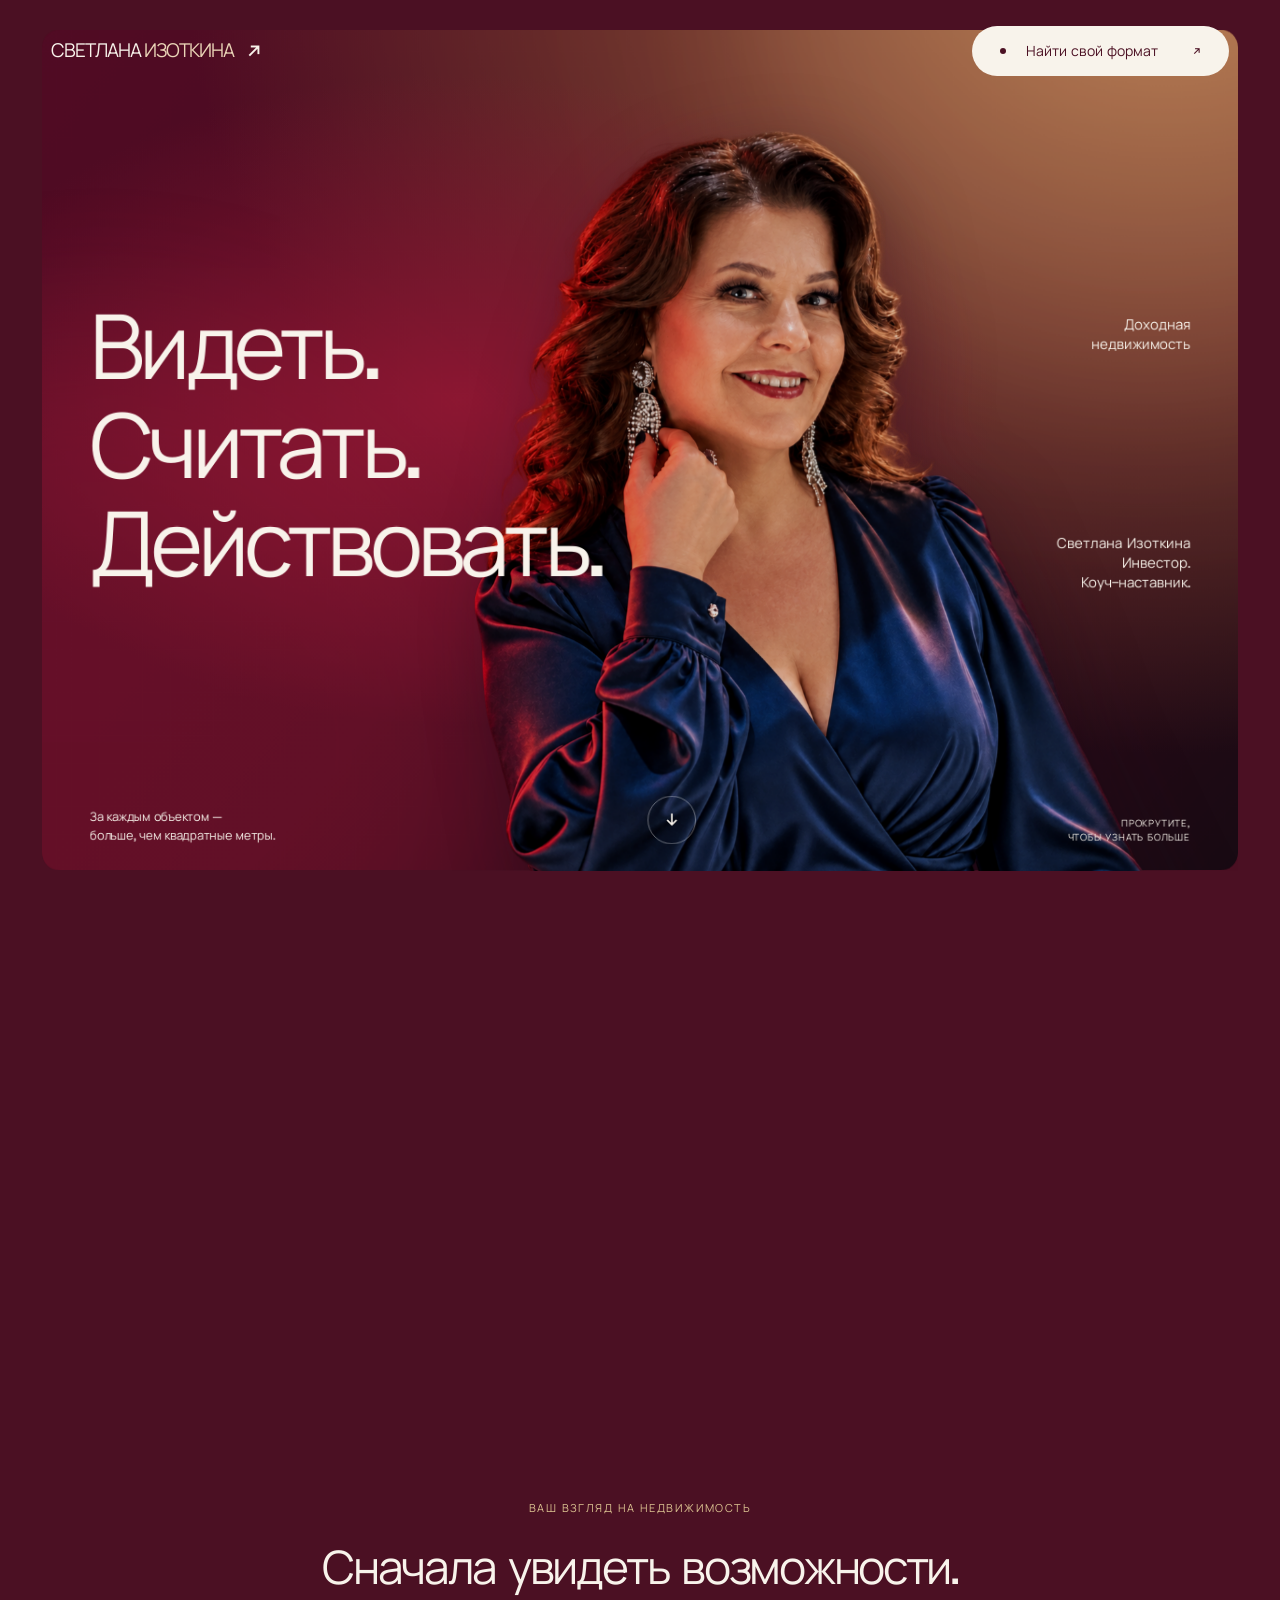
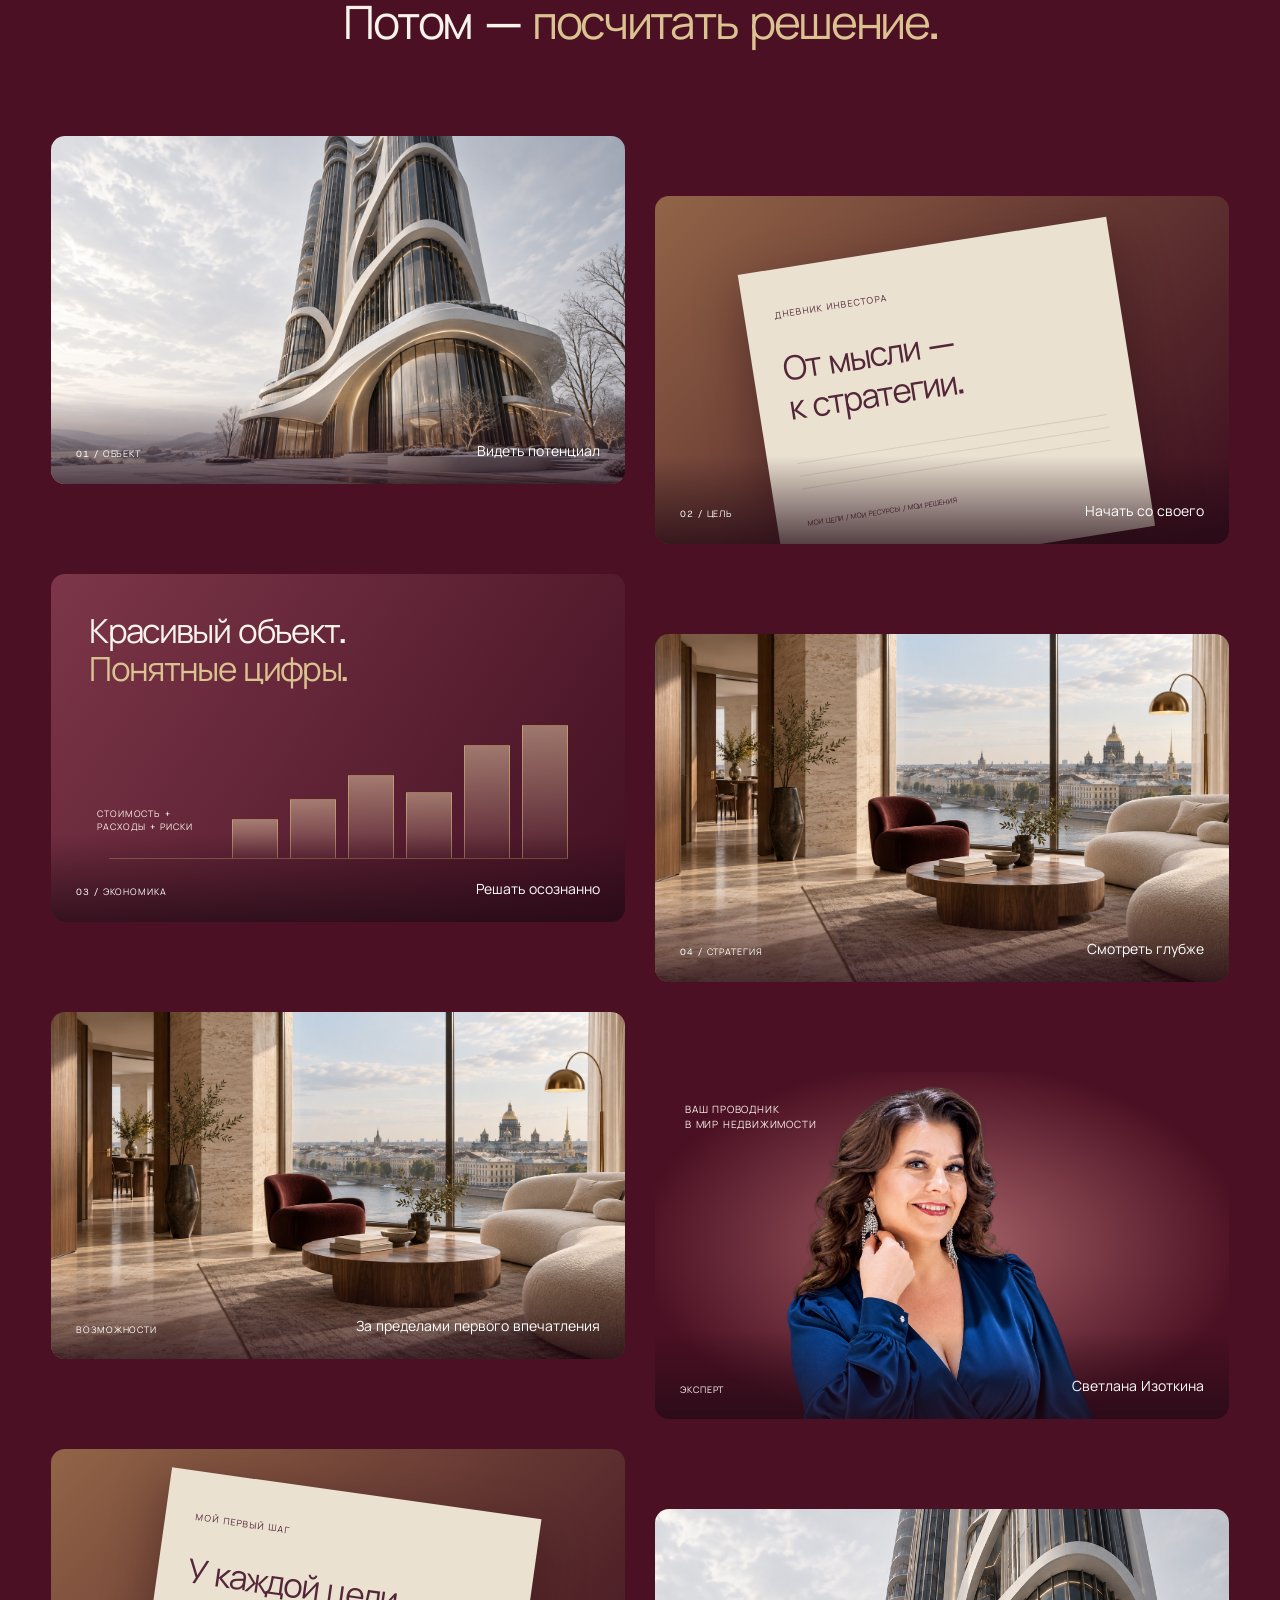
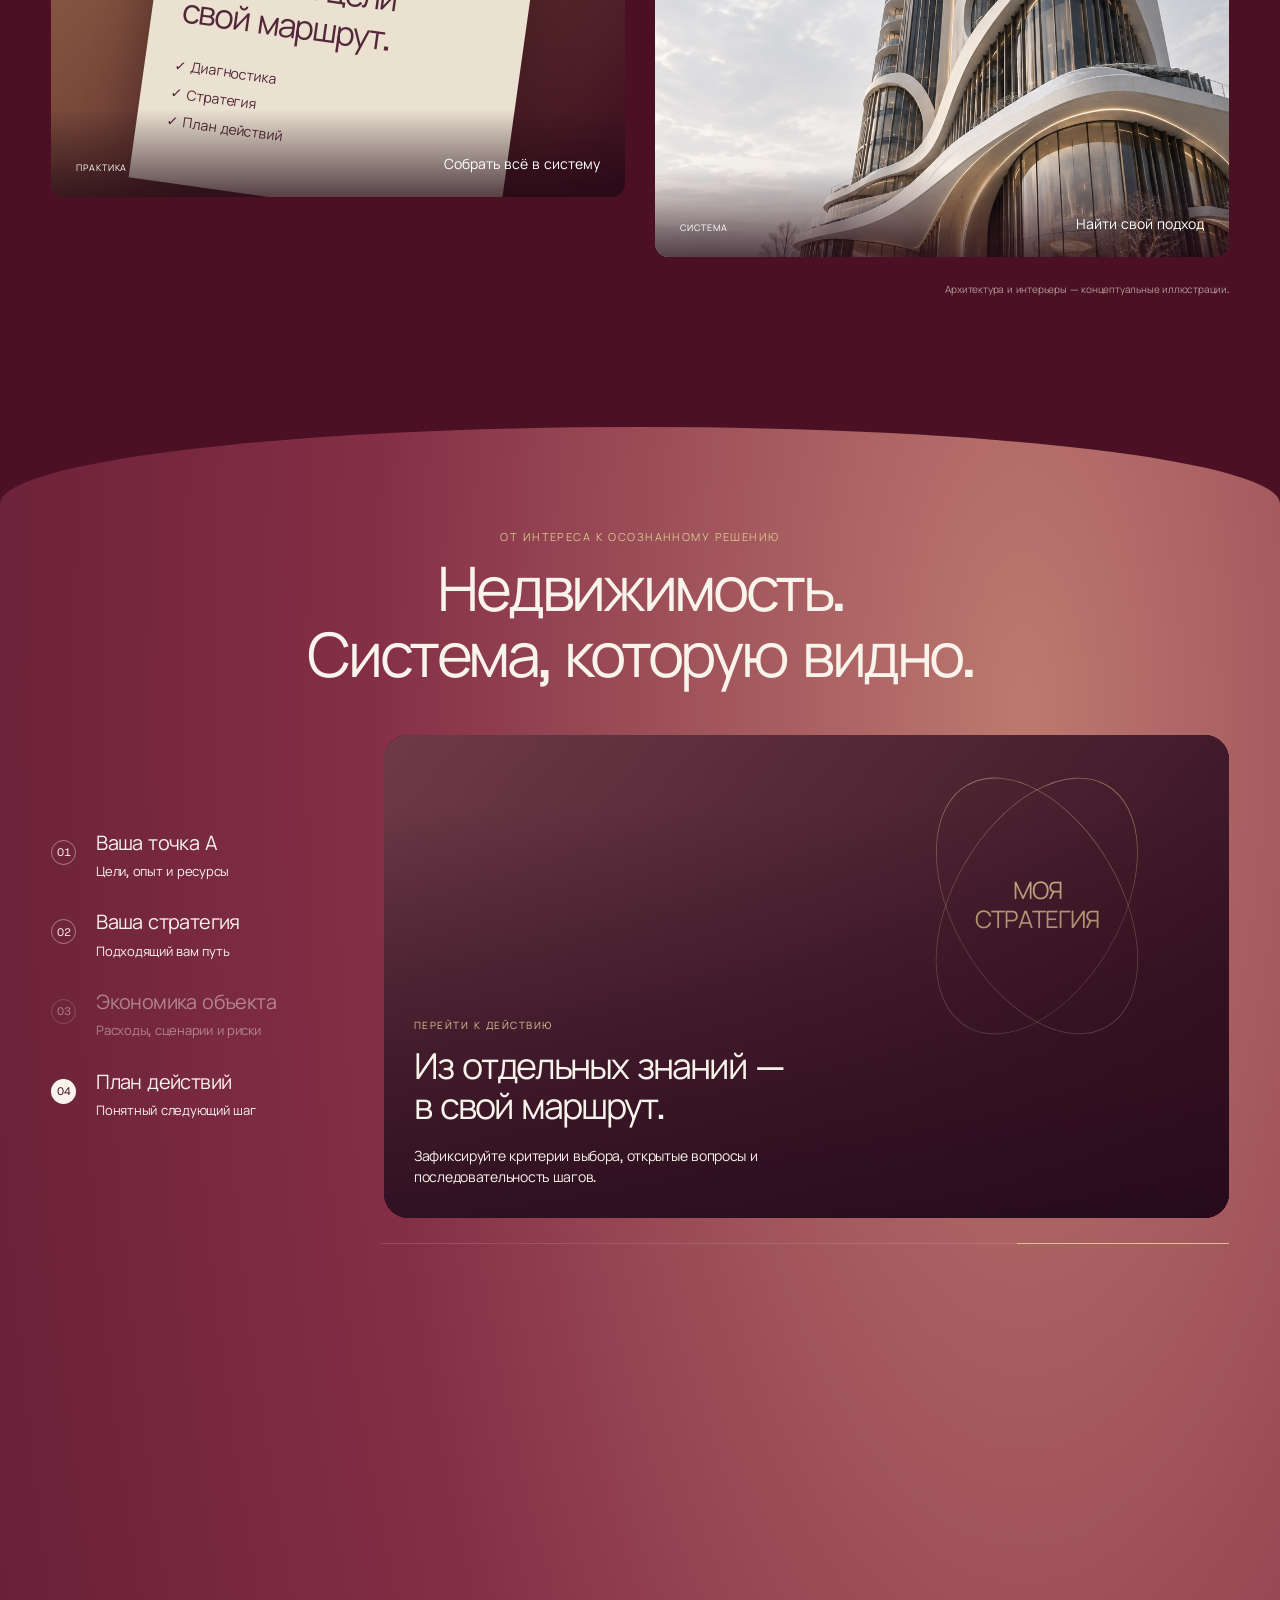
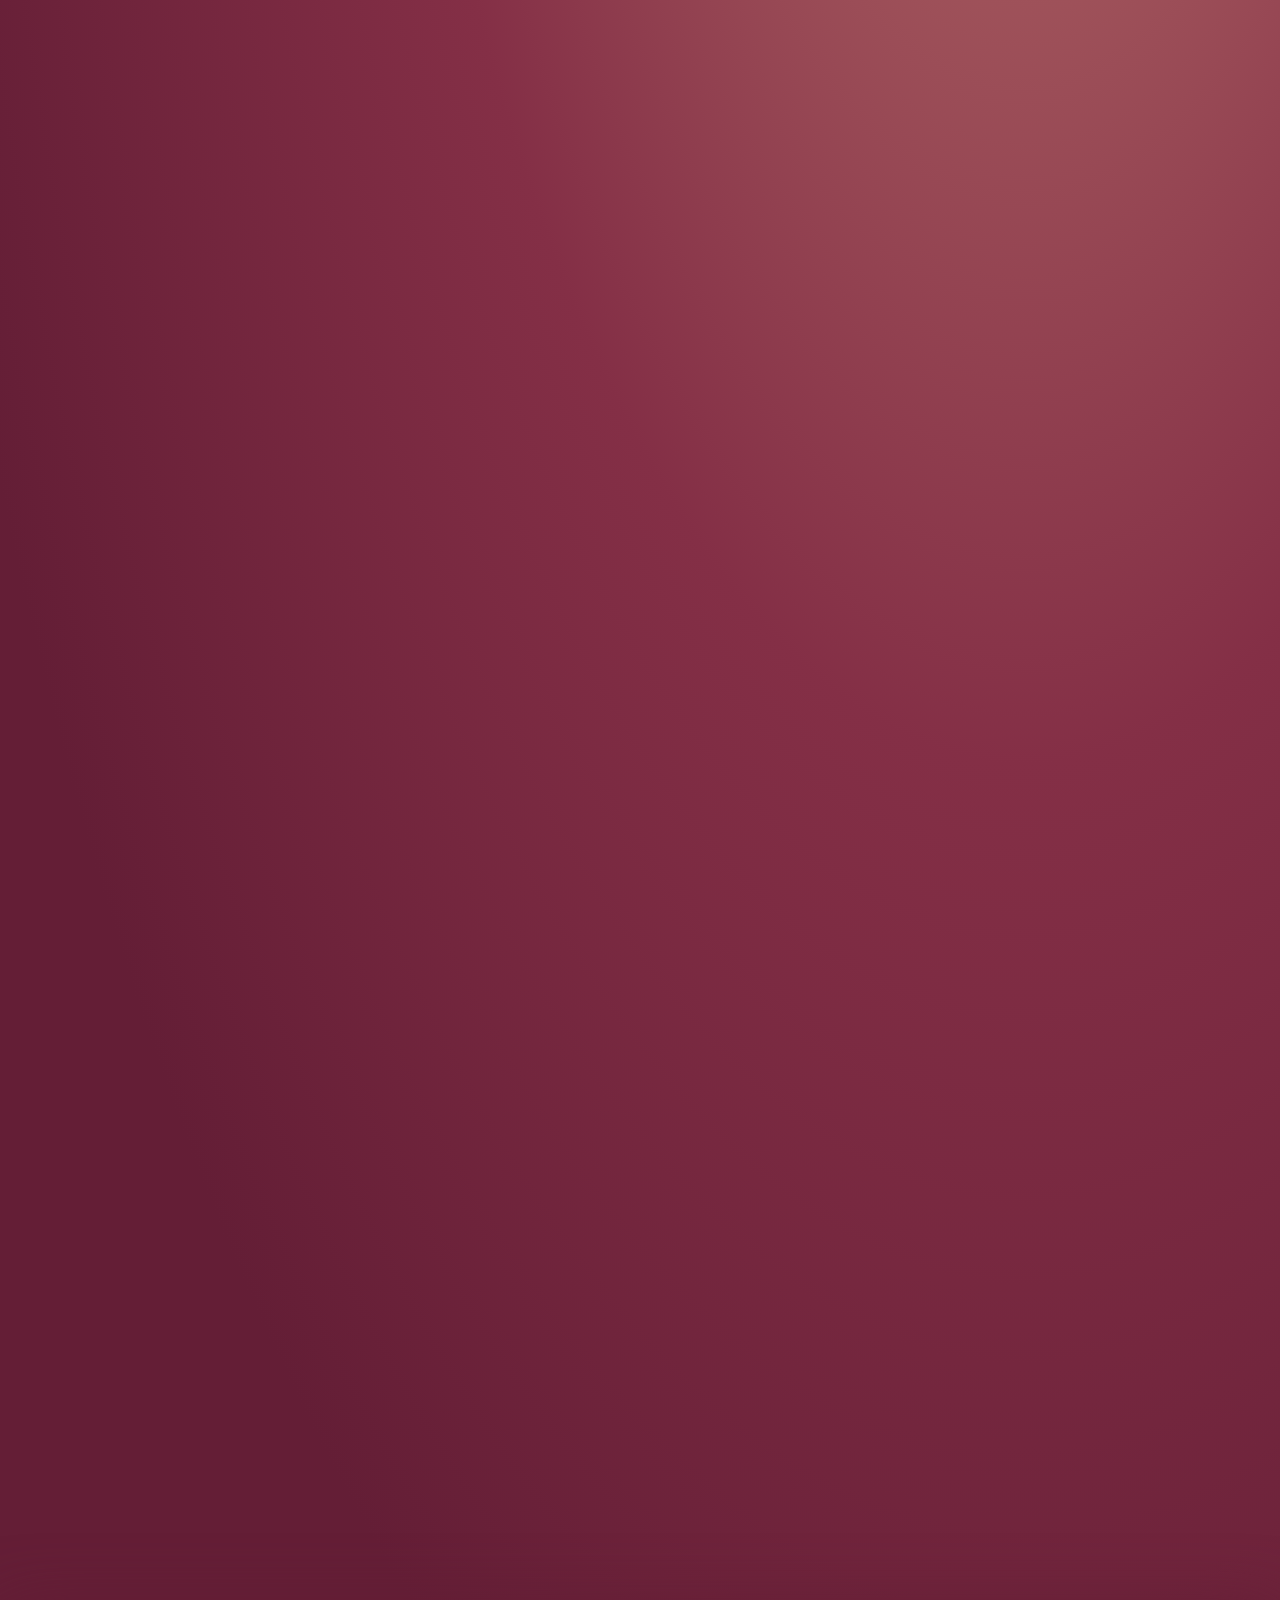
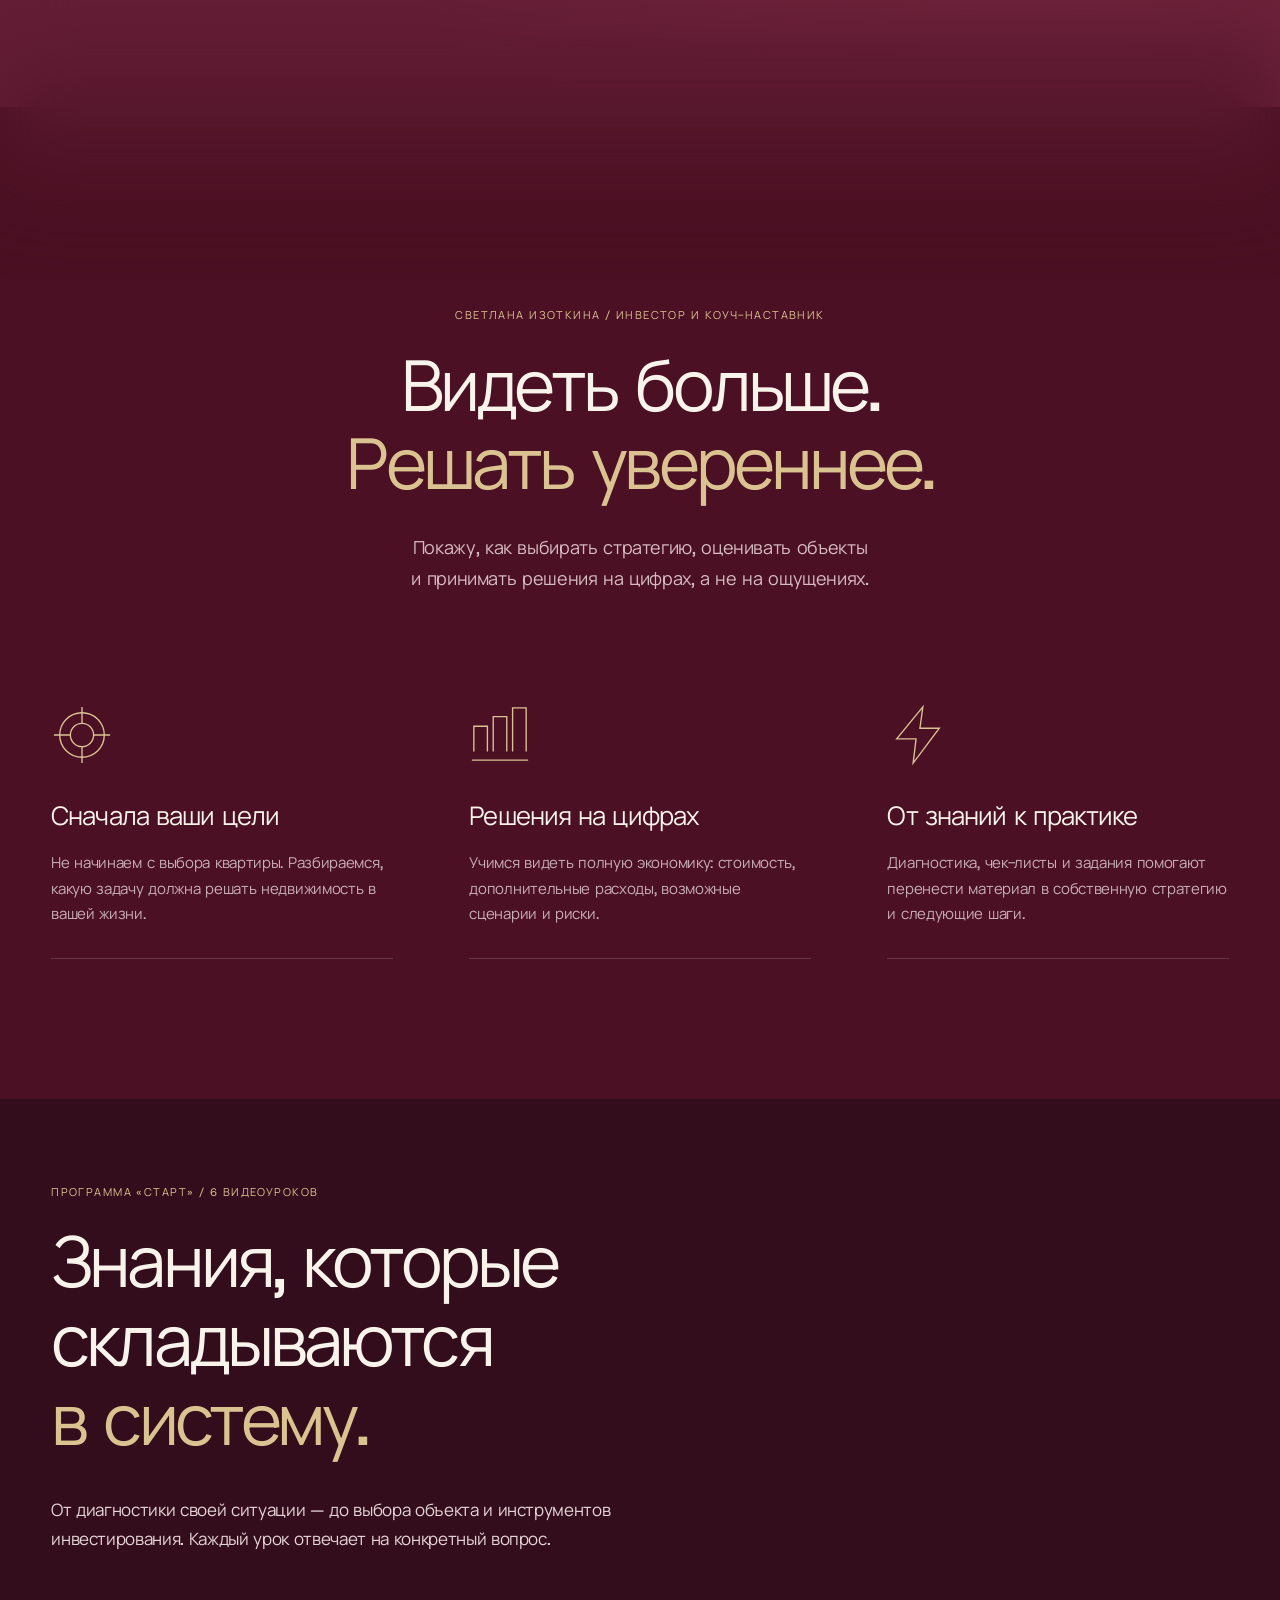
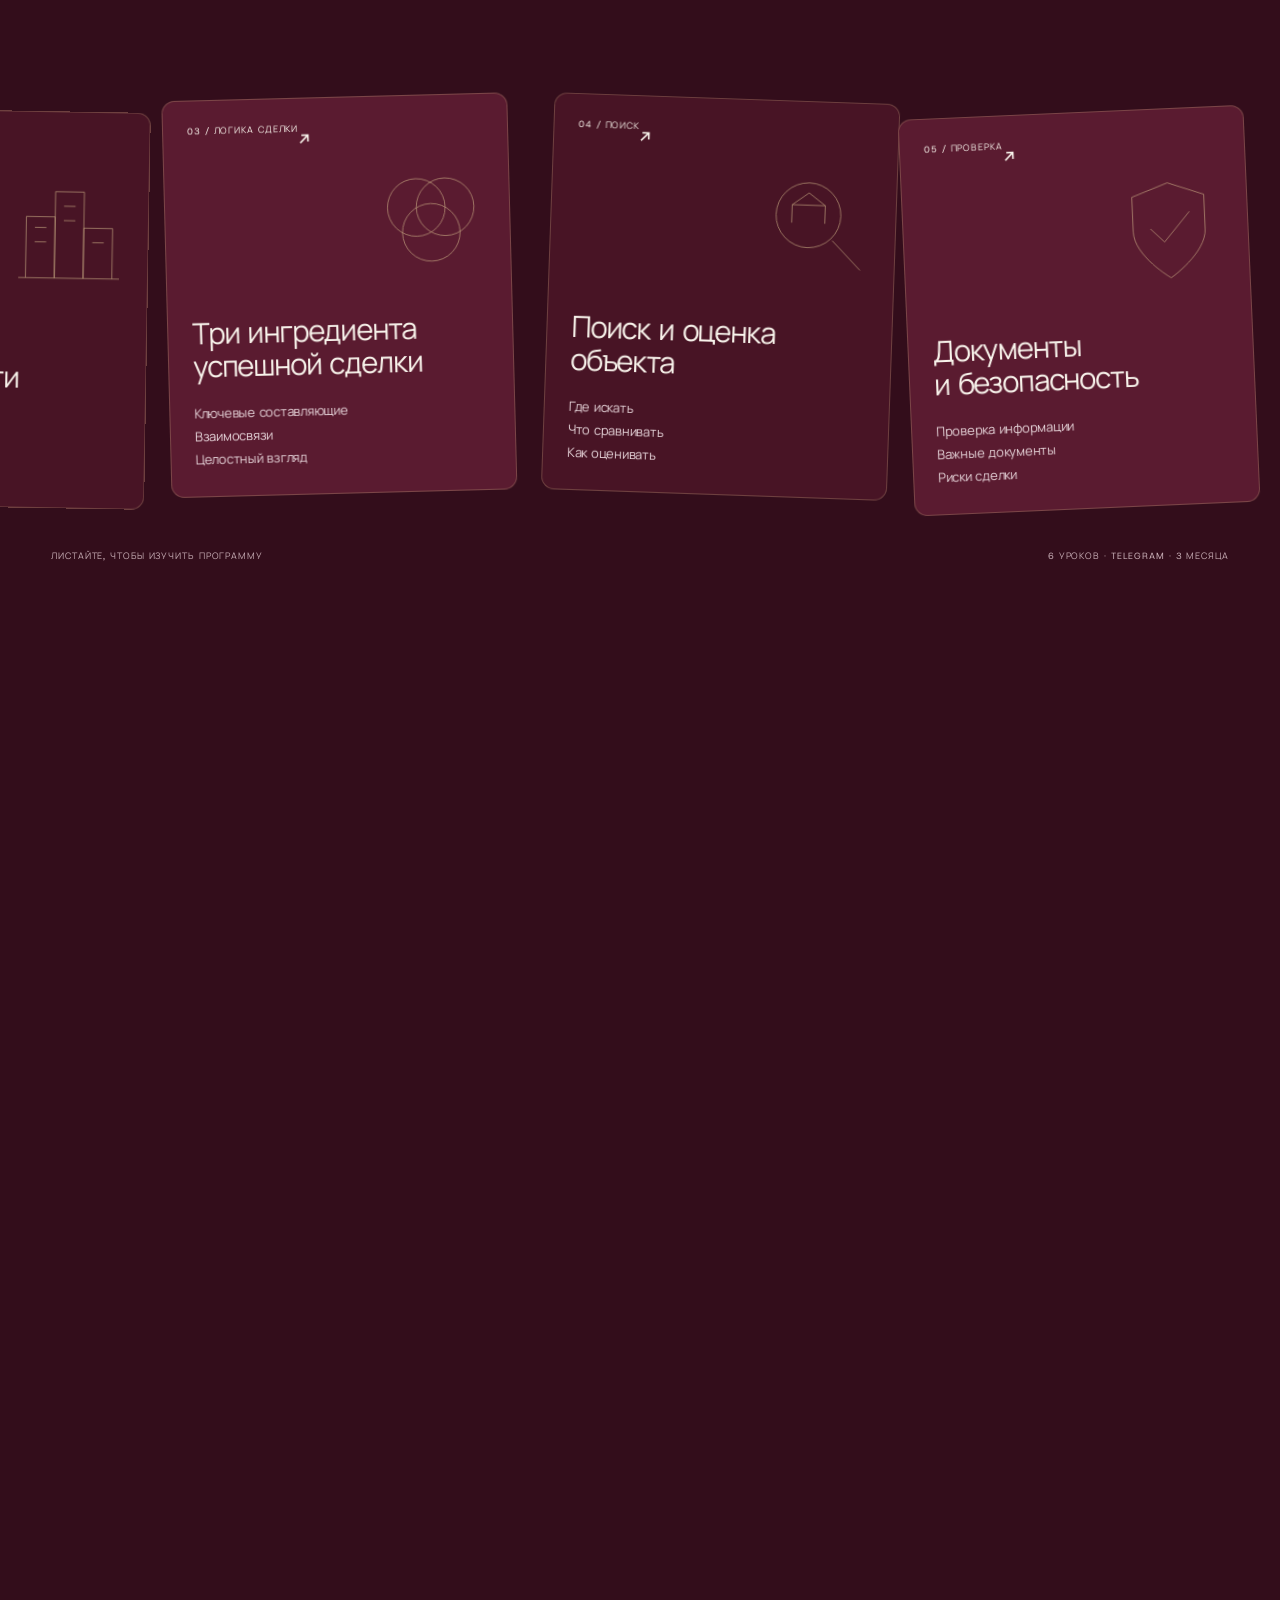
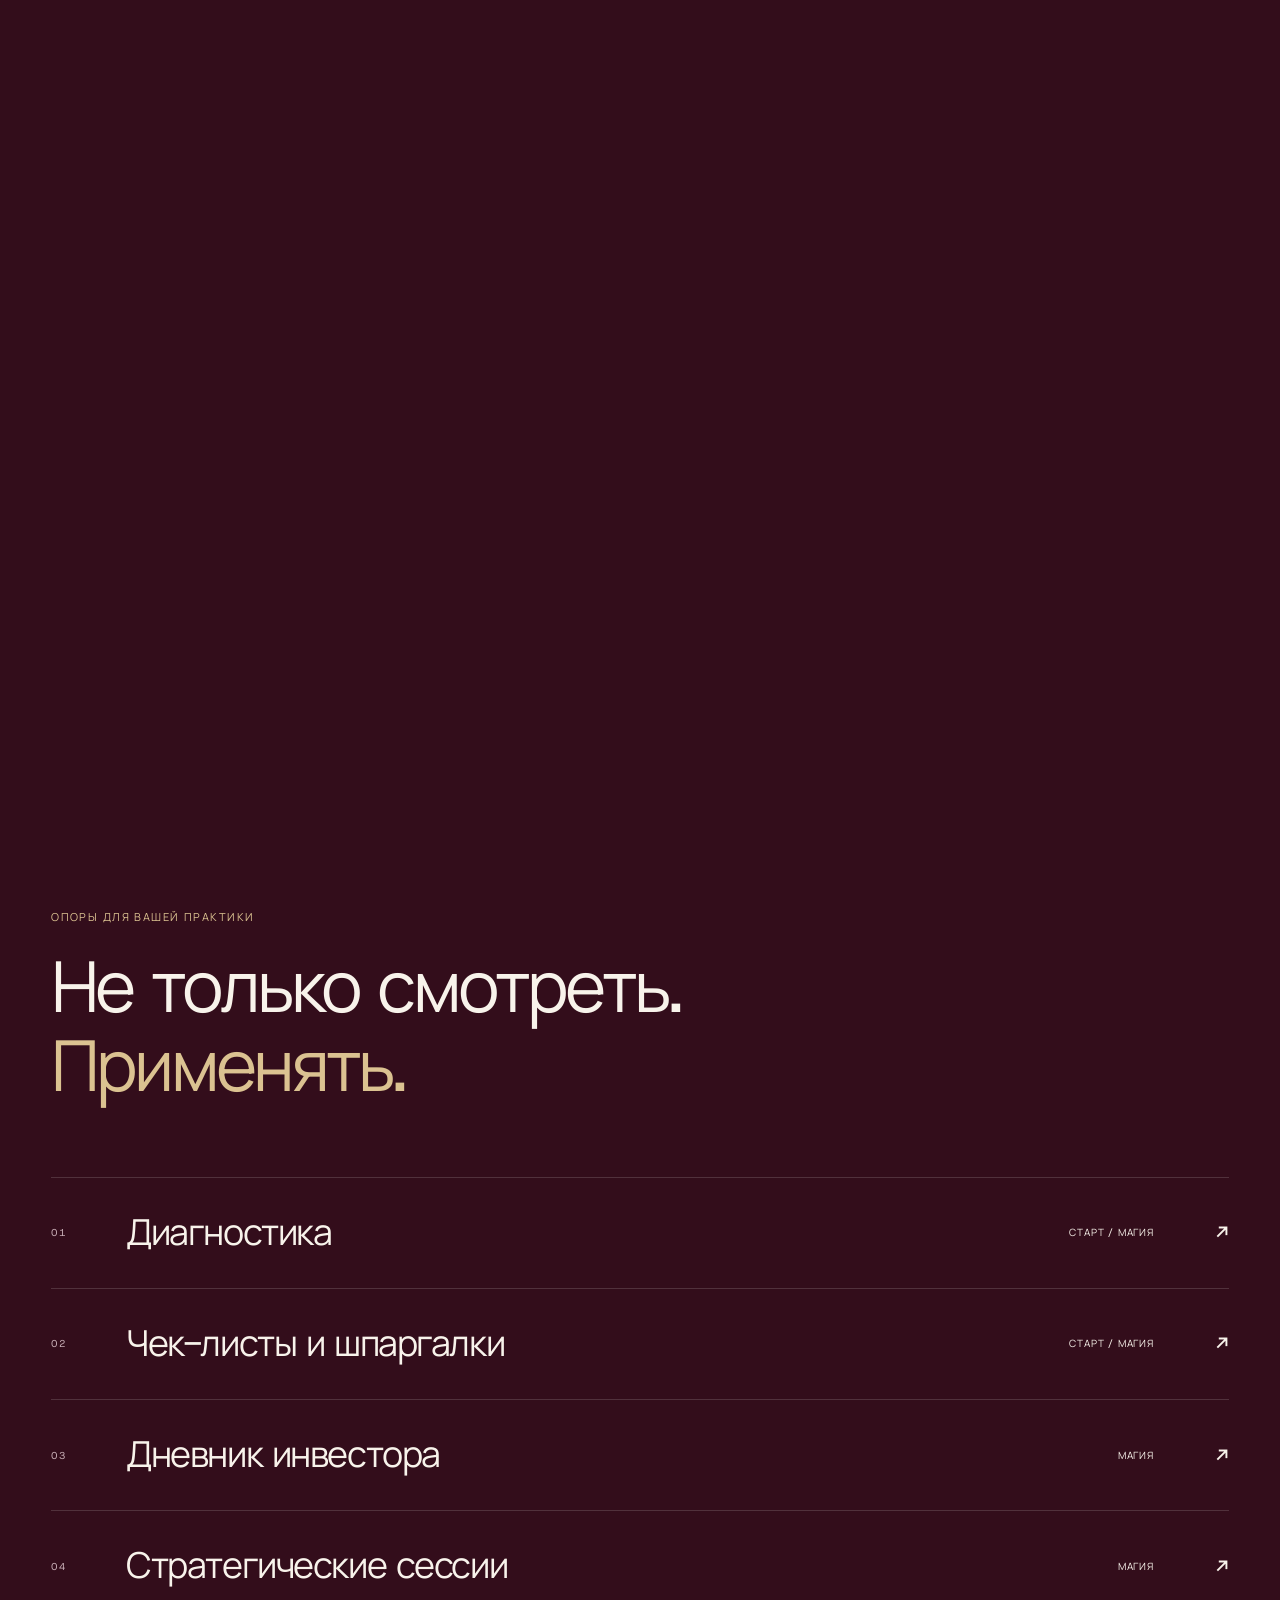
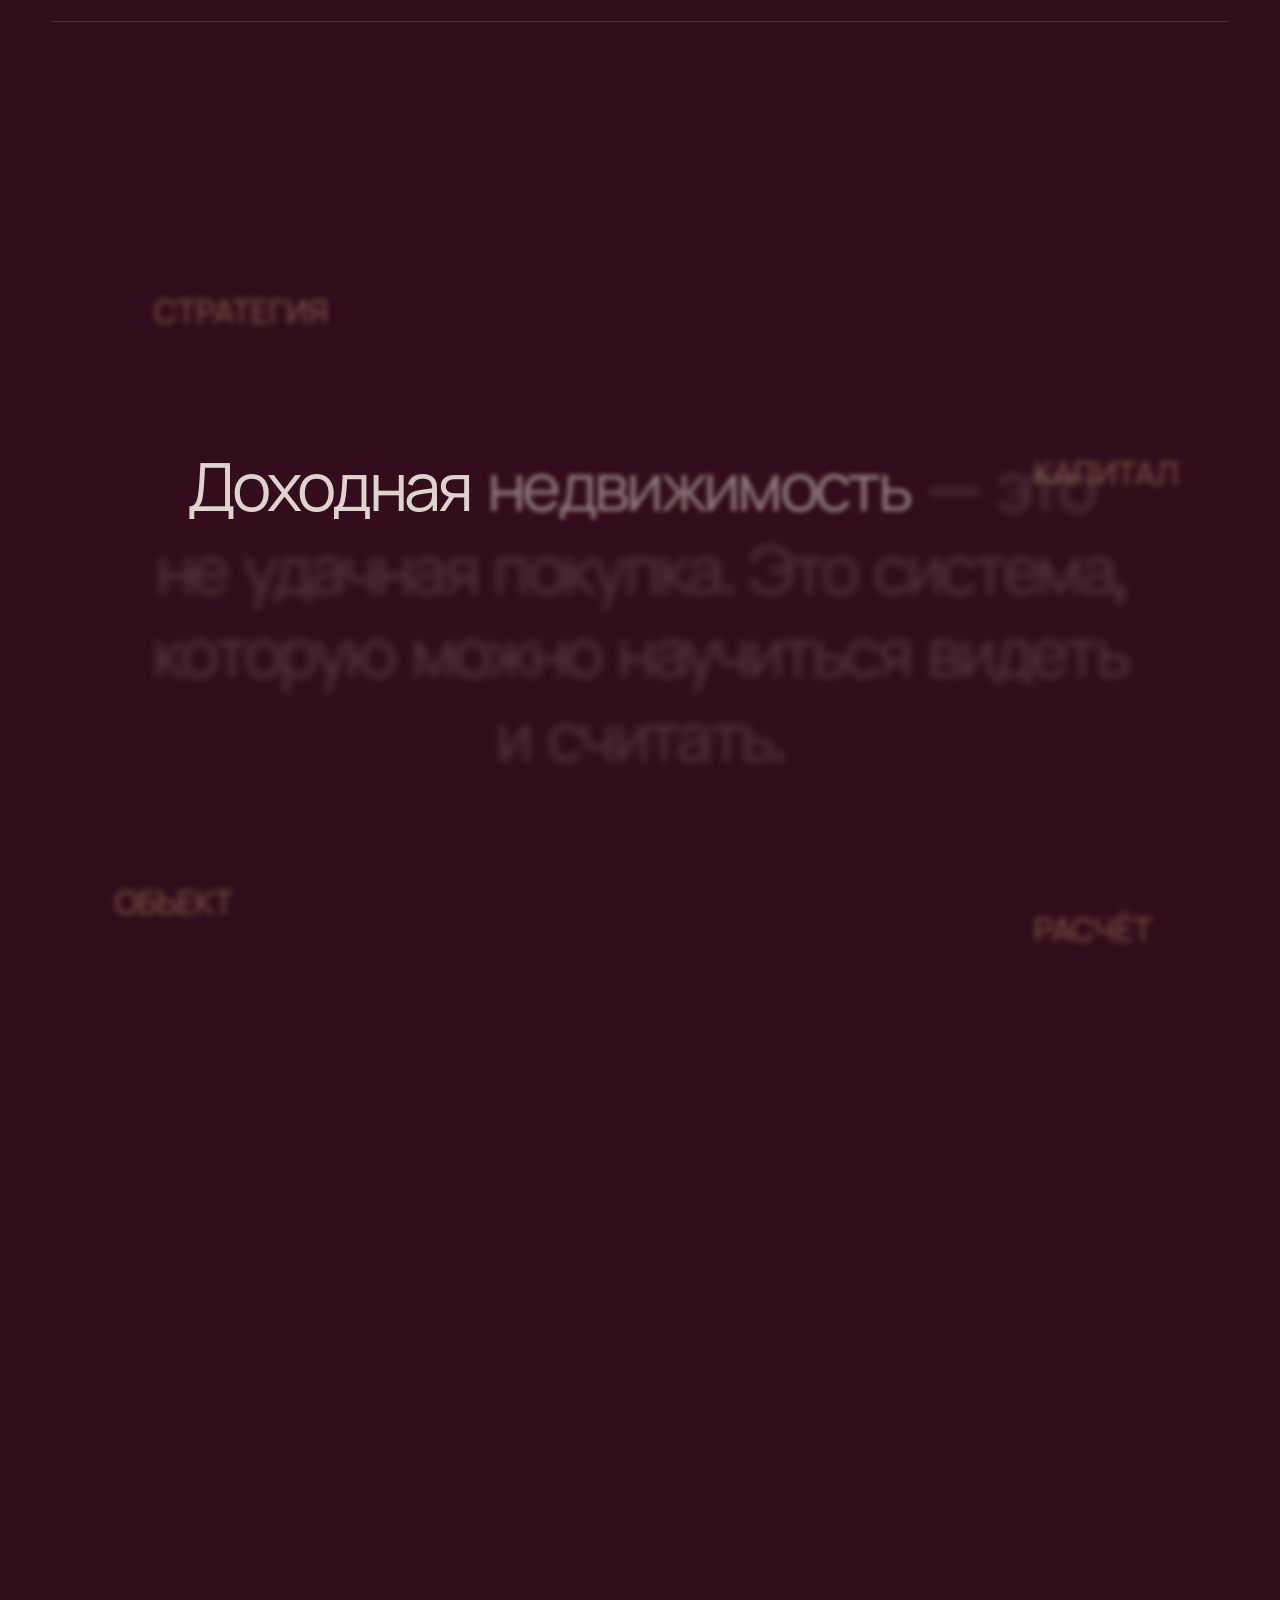
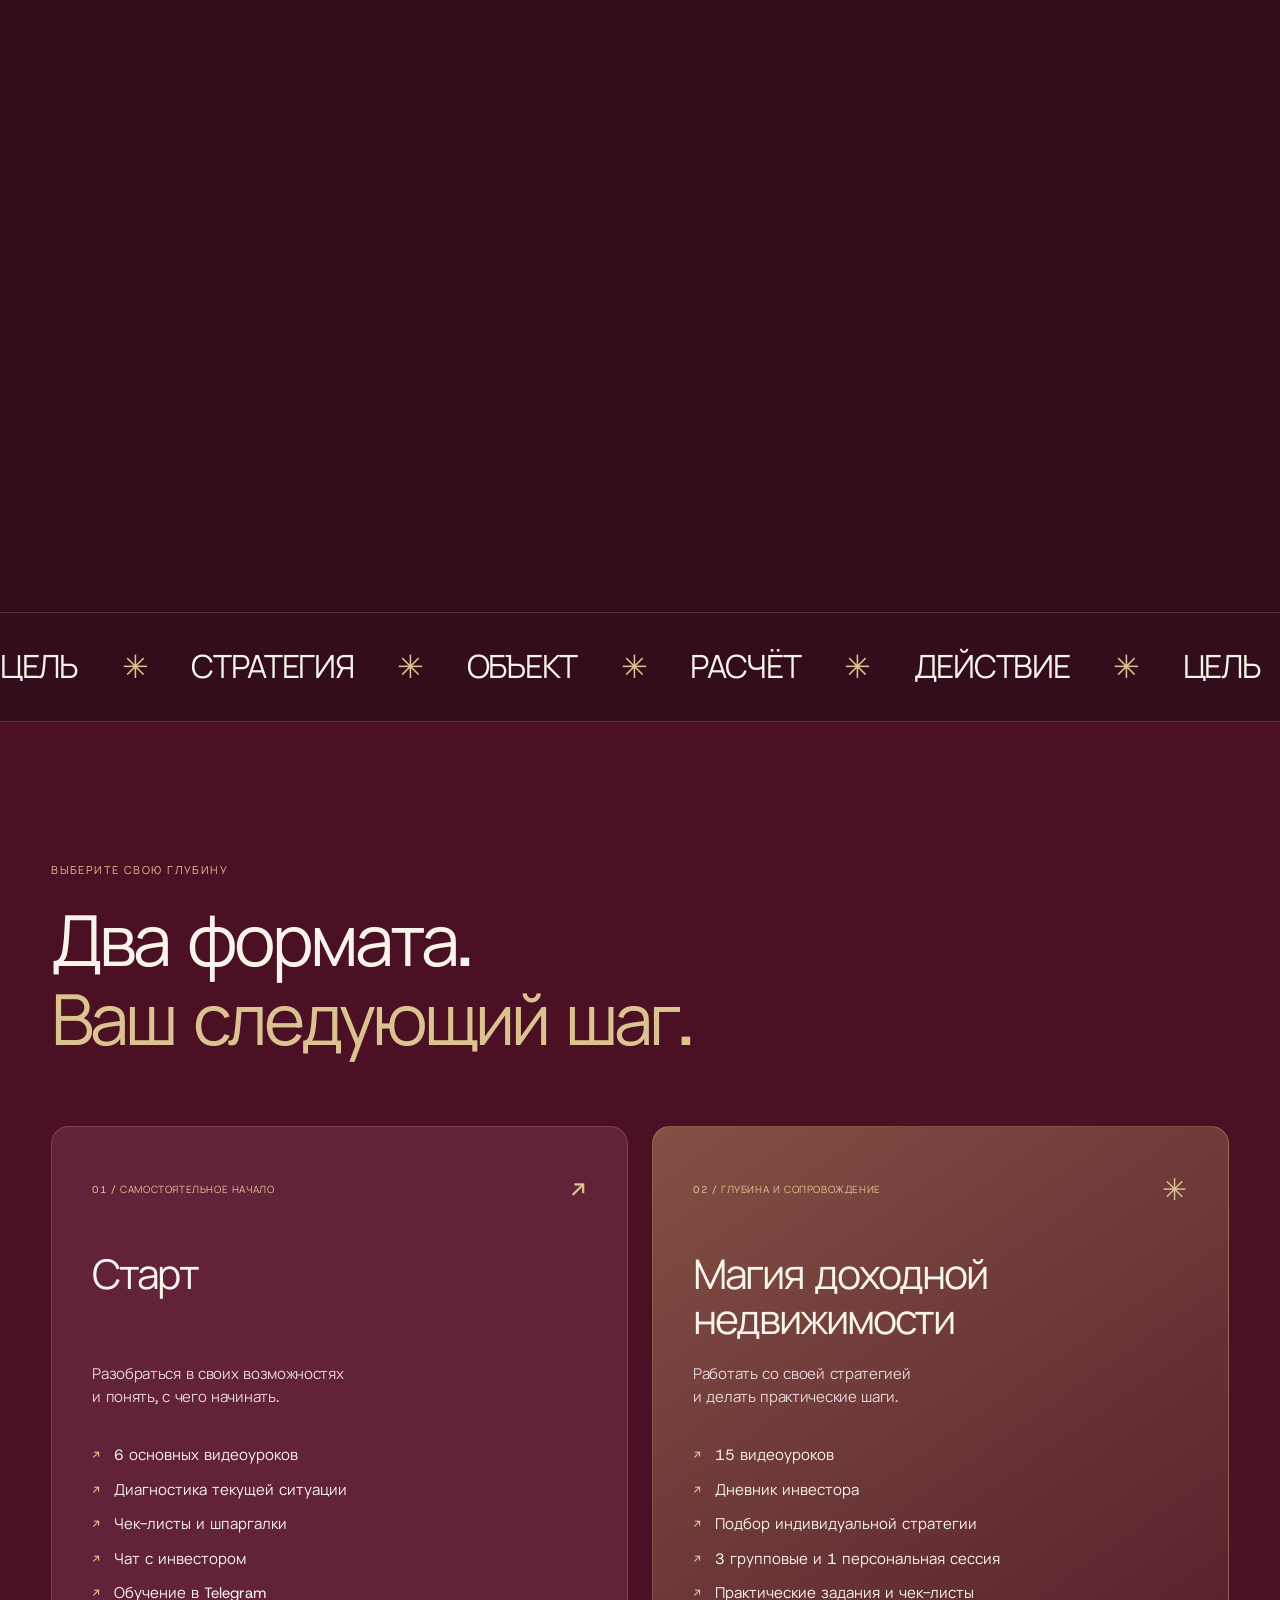
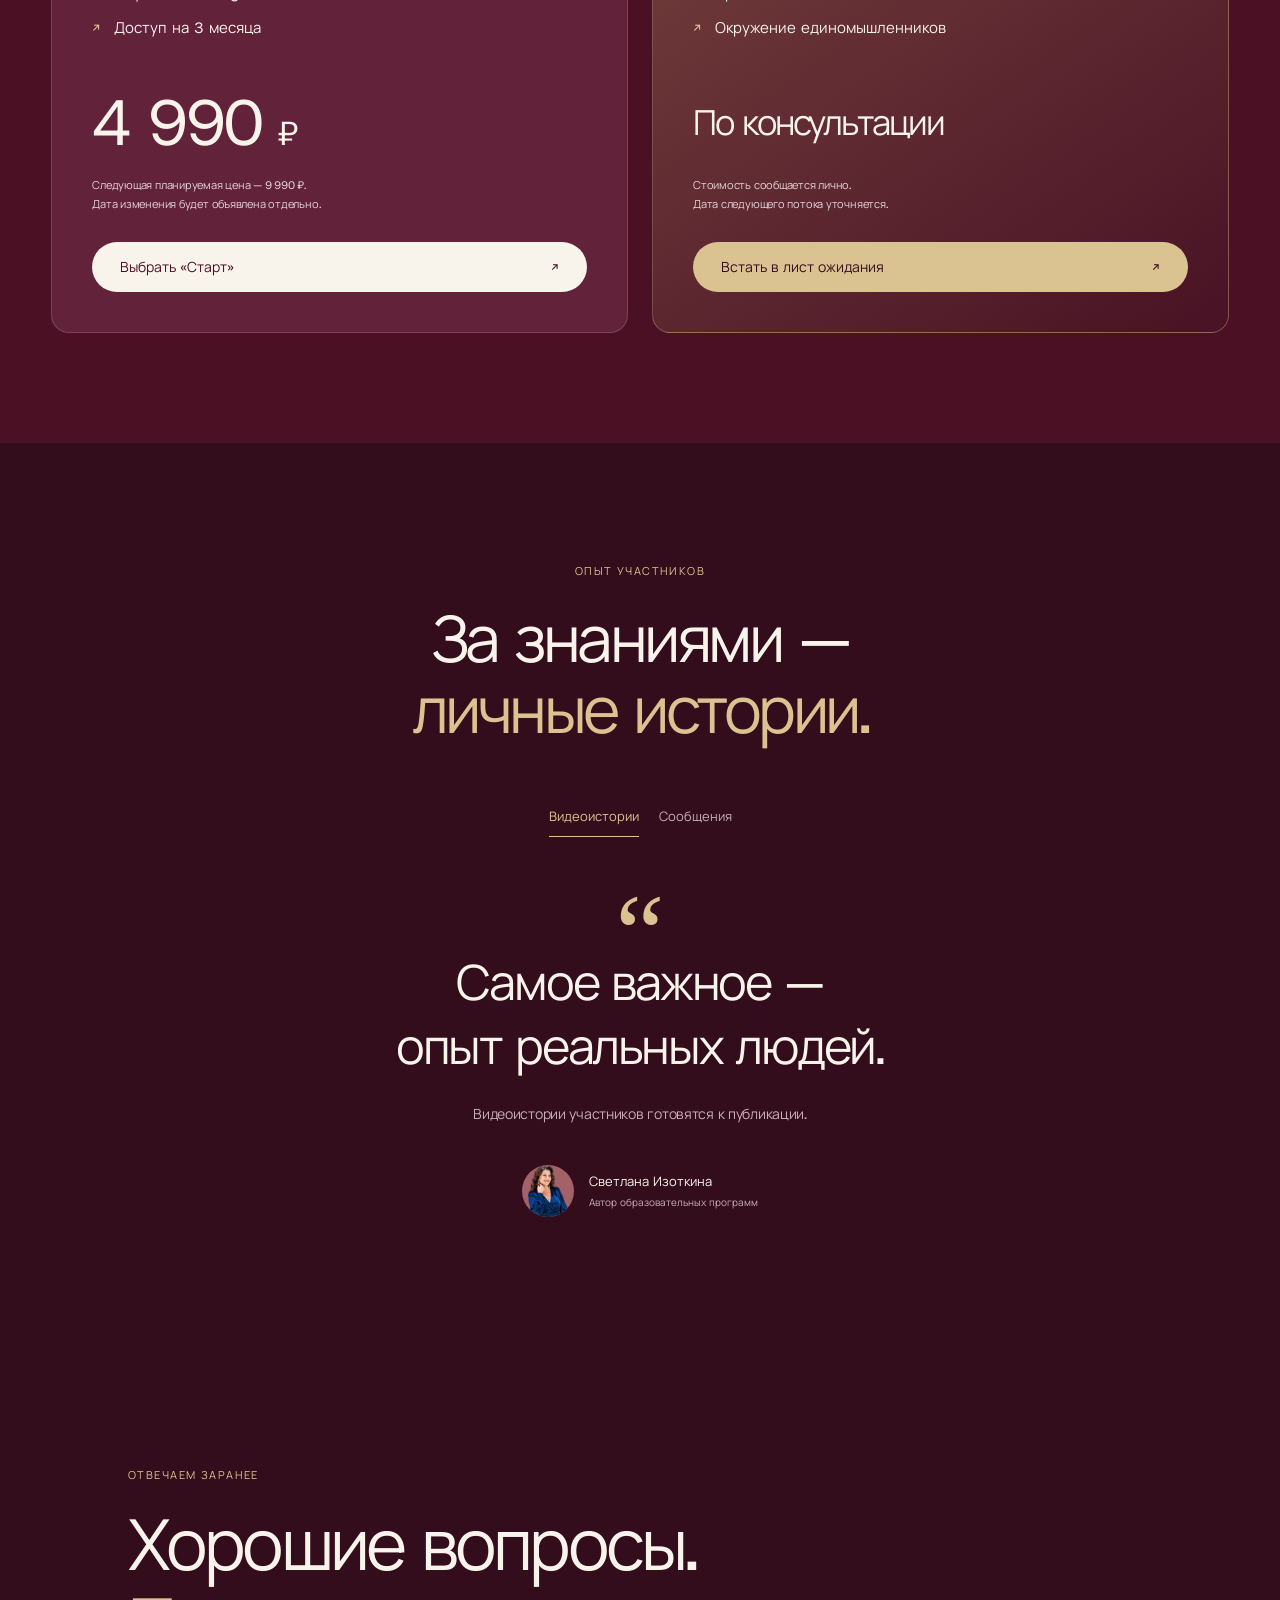
==== variant-2/index.html @ c14d1600 "Add cinematic ruby and champagne lighting to second website hero" ====
<!doctype html>
<html lang="ru"><head><meta charset="utf-8"><meta name="viewport" content="width=device-width,initial-scale=1"><meta name="theme-color" content="#4b1023"><title>Светлана Изоткина — Доходная недвижимость</title><meta name="description" content="Научитесь видеть, считать и выбирать недвижимость системно. Программы «Старт» и «Магия доходной недвижимости» со Светланой Изоткиной."><link rel="canonical" href="https://aleksei1999.github.io/svetlana-realty/variant-2/"><link rel="icon" href="data:image/svg+xml,%3Csvg xmlns='http://www.w3.org/2000/svg' viewBox='0 0 80 80'%3E%3Crect width='80' height='80' rx='40' fill='%234b1023'/%3E%3Cpath d='M23 56V30h17V18h17v38' stroke='%23dec391' stroke-width='4' fill='none'/%3E%3C/svg%3E"><link rel="preload" as="font" href="assets/manrope.ttf" type="font/ttf" crossorigin><link rel="stylesheet" href="style.css?v=studio-light-1"><script src="app.js" defer></script></head>
<body><a class="skip" href="#approach">К содержанию</a>
<header class="header"><a href="#top" class="brand" aria-label="Светлана Изоткина — на главную">СВЕТЛАНА<span>ИЗОТКИНА</span><i>↗</i></a><a class="pill light" href="#formats"><span class="dot"></span> Найти свой формат <span>↗</span></a></header>
<main id="top">
<section class="hero-track" id="hero" aria-label="Знакомство со Светланой"><div class="hero-stage"><div class="hero-art"><div class="glow glow-one"></div><div class="glow glow-two"></div><div class="hero-grid"></div><h1>Видеть.<br>Считать.<br>Действовать.</h1><img class="hero-person" src="assets/expert-studio-light.png" fetchpriority="high" alt="Светлана Изоткина, инвестор и коуч-наставник"><div class="hero-meta"><span>Доходная<br>недвижимость</span><span>Светлана Изоткина<br>Инвестор.<br>Коуч-наставник.</span></div><div class="hero-bottom"><p>За каждым объектом —<br>больше, чем квадратные метры.</p><a href="#approach" class="circle" aria-label="Перейти к подходу">↓</a><span>ПРОКРУТИТЕ,<br>ЧТОБЫ УЗНАТЬ БОЛЬШЕ</span></div></div></div></section>
<section class="gallery-section" aria-label="От пространства к стратегии"><div class="gallery-intro reveal"><p class="eyebrow">ВАШ ВЗГЛЯД НА НЕДВИЖИМОСТЬ</p><p>Сначала увидеть возможности.<br>Потом — <span>посчитать решение.</span></p></div><div class="gallery-grid">
<figure class="gallery-card image-card"><img src="assets/architecture.jpg" alt="Концепция современной архитектуры" loading="lazy"><figcaption><span>01 / ОБЪЕКТ</span><b>Видеть потенциал</b></figcaption></figure>
<figure class="gallery-card journal-card"><div class="paper"><span>ДНЕВНИК ИНВЕСТОРА</span><h3>От мысли —<br>к стратегии.</h3><div class="paper-lines"><i></i><i></i><i></i></div><span class="paper-bottom">МОИ ЦЕЛИ / МОИ РЕСУРСЫ / МОИ РЕШЕНИЯ</span></div><figcaption><span>02 / ЦЕЛЬ</span><b>Начать со своего</b></figcaption></figure>
<figure class="gallery-card math-card"><div class="math-title">Красивый объект.<br><span>Понятные цифры.</span></div><div class="math-bars"><i></i><i></i><i></i><i></i><i></i><i></i></div><span class="math-label">СТОИМОСТЬ + РАСХОДЫ + РИСКИ</span><figcaption><span>03 / ЭКОНОМИКА</span><b>Решать осознанно</b></figcaption></figure>
<figure class="gallery-card image-card"><img src="assets/interior.jpg" alt="Концепция квартиры с панорамным видом" loading="lazy"><figcaption><span>04 / СТРАТЕГИЯ</span><b>Смотреть глубже</b></figcaption></figure>
<figure class="gallery-card image-card second-row"><img src="assets/interior.jpg" alt="Свет и детали жилого пространства" loading="lazy"><figcaption><span>ВОЗМОЖНОСТИ</span><b>За пределами первого впечатления</b></figcaption></figure>
<figure class="gallery-card portrait-tile second-row"><span>ВАШ ПРОВОДНИК<br>В МИР НЕДВИЖИМОСТИ</span><img src="assets/expert-cutout.png" alt="Эксперт Светлана Изоткина" loading="lazy"><figcaption><span>ЭКСПЕРТ</span><b>Светлана Изоткина</b></figcaption></figure>
<figure class="gallery-card journal-card second-row"><div class="paper rotated"><span>МОЙ ПЕРВЫЙ ШАГ</span><h3>У каждой цели<br>свой маршрут.</h3><div class="paper-check">✓ Диагностика<br>✓ Стратегия<br>✓ План действий</div></div><figcaption><span>ПРАКТИКА</span><b>Собрать всё в систему</b></figcaption></figure>
<figure class="gallery-card image-card second-row"><img class="zoomed" src="assets/architecture.jpg" alt="Деталь концептуального фасада" loading="lazy"><figcaption><span>СИСТЕМА</span><b>Найти свой подход</b></figcaption></figure>
</div><p class="visual-note">Архитектура и интерьеры — концептуальные иллюстрации.</p></section>
<section class="approach-track" id="approach"><div class="approach-sticky"><p class="eyebrow center">ОТ ИНТЕРЕСА К ОСОЗНАННОМУ РЕШЕНИЮ</p><h2 class="center reveal">Недвижимость.<br><span>Система, которую видно.</span></h2><div class="approach-layout"><nav class="scene-nav" aria-label="Четыре основы подхода"><button class="active" data-scene="0" aria-pressed="true"><span>01</span><div><h3>Ваша точка А</h3><p>Цели, опыт и ресурсы</p></div></button><button data-scene="1" aria-pressed="false"><span>02</span><div><h3>Ваша стратегия</h3><p>Подходящий вам путь</p></div></button><button data-scene="2" aria-pressed="false"><span>03</span><div><h3>Экономика объекта</h3><p>Расходы, сценарии и риски</p></div></button><button data-scene="3" aria-pressed="false"><span>04</span><div><h3>План действий</h3><p>Понятный следующий шаг</p></div></button></nav><div class="scene-window">
<article class="scene active" data-panel="0"><img src="assets/interior.jpg" alt="Светлый интерьер современной квартиры" loading="lazy"><div class="scene-caption"><span>НАЧАТЬ С СЕБЯ</span><h3>Какая недвижимость<br>нужна именно вам?</h3><p>Разберитесь в своей цели, возможностях и опыте, прежде чем выбирать объект.</p></div></article>
<article class="scene" data-panel="1" inert><img src="assets/architecture.jpg" alt="Архитектура современного комплекса" loading="lazy"><div class="scene-caption"><span>УВИДЕТЬ ВАРИАНТЫ</span><h3>Объект — это форма.<br>Стратегия — содержание.</h3><p>Учитесь сопоставлять тип недвижимости со своей задачей.</p></div></article>
<article class="scene scene-math" data-panel="2" inert><div class="formula" aria-hidden="true"><span>СТОИМОСТЬ ОБЪЕКТА</span><b>+</b><span>РАСХОДЫ И РИСКИ</span><b>=</b><strong>Полная картина</strong></div><div class="scene-caption"><span>ПОСЧИТАТЬ ДО РЕШЕНИЯ</span><h3>Цифры, которые<br>меняют взгляд.</h3><p>Проверяйте предположения и рассматривайте несколько сценариев.</p></div></article>
<article class="scene scene-plan" data-panel="3" inert><div class="plan-orbit" aria-hidden="true"><i></i><i></i><span>МОЯ<br>СТРАТЕГИЯ</span></div><div class="scene-caption"><span>ПЕРЕЙТИ К ДЕЙСТВИЮ</span><h3>Из отдельных знаний —<br>в свой маршрут.</h3><p>Зафиксируйте критерии выбора, открытые вопросы и последовательность шагов.</p></div></article>
</div></div><div class="scene-progress"><i></i></div></div></section>
<section class="why-section section-pad" id="author"><div class="why-heading reveal"><p class="eyebrow">СВЕТЛАНА ИЗОТКИНА / ИНВЕСТОР И КОУЧ-НАСТАВНИК</p><h2>Видеть больше.<br><span>Решать увереннее.</span></h2><p>Покажу, как выбирать стратегию, оценивать объекты<br>и принимать решения на цифрах, а не на ощущениях.</p></div><div class="benefits"><article class="reveal"><svg viewBox="0 0 64 64" aria-hidden="true"><circle cx="32" cy="32" r="23"/><circle cx="32" cy="32" r="12"/><path d="M32 3v17M32 44v17M3 32h17M44 32h17"/></svg><h3>Сначала ваши цели</h3><p>Не начинаем с выбора квартиры. Разбираемся, какую задачу должна решать недвижимость в вашей жизни.</p></article><article class="reveal"><svg viewBox="0 0 64 64" aria-hidden="true"><path d="M5 49V23h14v26M25 49V13h14v36M45 49V4h14v45M3 58h58"/></svg><h3>Решения на цифрах</h3><p>Учимся видеть полную экономику: стоимость, дополнительные расходы, возможные сценарии и риски.</p></article><article class="reveal"><svg viewBox="0 0 64 64" aria-hidden="true"><path d="M37 3 10 36h20l-3 25 27-36H34Z"/></svg><h3>От знаний к практике</h3><p>Диагностика, чек-листы и задания помогают перенести материал в собственную стратегию и следующие шаги.</p></article></div></section>
<section class="services-track" id="program"><div class="services-heading section-pad"><p class="eyebrow">ПРОГРАММА «СТАРТ» / 6 ВИДЕОУРОКОВ</p><h2 class="reveal">Знания, которые<br>складываются<br><span>в систему.</span></h2><p class="lead">От диагностики своей ситуации — до выбора объекта и инструментов инвестирования. Каждый урок отвечает на конкретный вопрос.</p></div><div class="cards-sticky"><div class="cards-track">
<button class="lesson-card" data-lesson="0"><span class="card-top">01 / ОСНОВА <b>↗</b></span><svg viewBox="0 0 160 160" aria-hidden="true"><circle cx="80" cy="80" r="58"/><circle cx="80" cy="80" r="37"/><circle cx="80" cy="80" r="15"/><path d="M80 0v160M0 80h160"/></svg><div><h3>Диагностика</h3><p>Ваши цели<br>Текущие ресурсы<br>Точка старта</p></div></button>
<button class="lesson-card" data-lesson="1"><span class="card-top">02 / ВОЗМОЖНОСТИ <b>↗</b></span><svg viewBox="0 0 160 160" aria-hidden="true"><path d="M20 140V55h40v85M60 140V20h40v120M100 140V70h40v70M10 140h140M32 70h16M32 90h16M72 40h16M72 60h16M112 90h16"/></svg><div><h3>Виды<br>недвижимости</h3><p>Разные форматы<br>Разные задачи<br>Ваши критерии</p></div></button>
<button class="lesson-card" data-lesson="2"><span class="card-top">03 / ЛОГИКА СДЕЛКИ <b>↗</b></span><svg viewBox="0 0 160 160" aria-hidden="true"><circle cx="60" cy="65" r="40"/><circle cx="100" cy="65" r="40"/><circle cx="80" cy="100" r="40"/></svg><div><h3>Три ингредиента<br>успешной сделки</h3><p>Ключевые составляющие<br>Взаимосвязи<br>Целостный взгляд</p></div></button>
<button class="lesson-card" data-lesson="3"><span class="card-top">04 / ПОИСК <b>↗</b></span><svg viewBox="0 0 160 160" aria-hidden="true"><circle cx="68" cy="67" r="45"/><path d="m102 101 40 40M45 78V53h46v25M45 53l23-17 23 17"/></svg><div><h3>Поиск и оценка<br>объекта</h3><p>Где искать<br>Что сравнивать<br>Как оценивать</p></div></button>
<button class="lesson-card" data-lesson="4"><span class="card-top">05 / ПРОВЕРКА <b>↗</b></span><svg viewBox="0 0 160 160" aria-hidden="true"><path d="M80 12 130 30v48c0 34-50 66-50 66S30 112 30 78V30ZM54 75l19 19 36-41"/></svg><div><h3>Документы<br>и безопасность</h3><p>Проверка информации<br>Важные документы<br>Риски сделки</p></div></button>
<button class="lesson-card" data-lesson="5"><span class="card-top">06 / ИНСТРУМЕНТЫ <b>↗</b></span><svg viewBox="0 0 160 160" aria-hidden="true"><path d="M20 125h120M30 125V90h25v35M68 125V65h25v60M106 125V32h25v93M25 65l40-23 26 8 41-35M105 15h27v27"/></svg><div><h3>Капитал<br>и инструменты</h3><p>Заёмные средства<br>Варианты инвестирования<br>Осознанный выбор</p></div></button>
</div><div class="cards-foot"><span>ЛИСТАЙТЕ, ЧТОБЫ ИЗУЧИТЬ ПРОГРАММУ</span><span>6 УРОКОВ · TELEGRAM · 3 МЕСЯЦА</span></div></div></section>
<section class="materials section-pad" id="materials"><p class="eyebrow">ОПОРЫ ДЛЯ ВАШЕЙ ПРАКТИКИ</p><h2 class="reveal">Не только смотреть.<br><span>Применять.</span></h2><div class="material-list"><button data-material="0"><span class="material-no">01</span><h3>Диагностика</h3><span>СТАРТ / МАГИЯ</span><b>↗</b></button><button data-material="1"><span class="material-no">02</span><h3>Чек-листы и шпаргалки</h3><span>СТАРТ / МАГИЯ</span><b>↗</b></button><button data-material="2"><span class="material-no">03</span><h3>Дневник инвестора</h3><span>МАГИЯ</span><b>↗</b></button><button data-material="3"><span class="material-no">04</span><h3>Стратегические сессии</h3><span>МАГИЯ</span><b>↗</b></button></div><div class="hover-paper" aria-hidden="true"><span>МАТЕРИАЛЫ ОБУЧЕНИЯ</span><strong>Моя<br>стратегия.</strong><i>От знаний к действию ↗</i></div></section>
<section class="manifest-track"><div class="manifest-sticky"><div class="floating-words" aria-hidden="true"><span>СТРАТЕГИЯ</span><span>КАПИТАЛ</span><span>ОБЪЕКТ</span><span>РАСЧЁТ</span></div><h2 class="manifest-text">Доходная недвижимость — это не удачная покупка. Это система, которую можно научиться видеть и считать.</h2></div><div class="marquee" aria-hidden="true"><div>ЦЕЛЬ <i>✳</i> СТРАТЕГИЯ <i>✳</i> ОБЪЕКТ <i>✳</i> РАСЧЁТ <i>✳</i> ДЕЙСТВИЕ <i>✳</i> ЦЕЛЬ <i>✳</i> СТРАТЕГИЯ <i>✳</i> ОБЪЕКТ <i>✳</i> РАСЧЁТ <i>✳</i> ДЕЙСТВИЕ <i>✳</i></div></div></section>
<section class="formats section-pad" id="formats"><p class="eyebrow">ВЫБЕРИТЕ СВОЮ ГЛУБИНУ</p><h2 class="reveal">Два формата.<br><span>Ваш следующий шаг.</span></h2><div class="price-grid"><article class="price-card"><div class="price-top"><span>01 / САМОСТОЯТЕЛЬНОЕ НАЧАЛО</span><span>↗</span></div><h3>Старт</h3><p>Разобраться в своих возможностях<br>и понять, с чего начинать.</p><ul><li>6 основных видеоуроков</li><li>Диагностика текущей ситуации</li><li>Чек-листы и шпаргалки</li><li>Чат с инвестором</li><li>Обучение в Telegram</li><li>Доступ на 3 месяца</li></ul><div class="price-value">4 990 <small>₽</small></div><p class="price-note">Следующая планируемая цена — 9 990 ₽.<br>Дата изменения будет объявлена отдельно.</p><button class="pill light" data-form="start">Выбрать «Старт» <span>↗</span></button></article><article class="price-card magic"><div class="price-top"><span>02 / ГЛУБИНА И СОПРОВОЖДЕНИЕ</span><span>✳</span></div><h3>Магия доходной<br>недвижимости</h3><p>Работать со своей стратегией<br>и делать практические шаги.</p><ul><li>15 видеоуроков</li><li>Дневник инвестора</li><li>Подбор индивидуальной стратегии</li><li>3 групповые и 1 персональная сессия</li><li>Практические задания и чек-листы</li><li>Окружение единомышленников</li></ul><div class="price-value consultation">По консультации</div><p class="price-note">Стоимость сообщается лично.<br>Дата следующего потока уточняется.</p><button class="pill gold" data-form="magic">Встать в лист ожидания <span>↗</span></button></article></div></section>
<section class="reviews section-pad" id="reviews"><p class="eyebrow">ОПЫТ УЧАСТНИКОВ</p><h2 class="reveal">За знаниями —<br><span>личные истории.</span></h2><div class="review-tabs" role="tablist" aria-label="Форматы отзывов"><button role="tab" aria-selected="true" aria-controls="reviewPanel" id="videoTab" data-review="0">Видеоистории</button><button role="tab" aria-selected="false" aria-controls="reviewPanel" id="messageTab" tabindex="-1" data-review="1">Сообщения</button></div><div class="review-body" id="reviewPanel" role="tabpanel" aria-labelledby="videoTab"><div class="review-symbol" aria-hidden="true">“</div><p class="review-quote">Самое важное —<br>опыт реальных людей.</p><p id="reviewNote">Видеоистории участников готовятся к публикации.</p><div class="review-author"><img src="assets/expert-cutout.png" alt="" loading="lazy"><div>Светлана Изоткина<span>Автор образовательных программ</span></div></div></div></section>
<section class="faq section-pad" id="faq"><p class="eyebrow">ОТВЕЧАЕМ ЗАРАНЕЕ</p><h2 class="reveal">Хорошие вопросы.<br><span>Понятные ответы.</span></h2><div id="shortFaq"></div><div id="moreFaq" hidden></div><button class="pill outline" id="moreFaqButton" aria-expanded="false" aria-controls="moreFaq">Все 20 вопросов <span>+</span></button></section>
<footer id="footer"><img class="footer-bg" src="assets/interior.jpg" alt="" loading="lazy"><div class="footer-shade"></div><div class="footer-content"><a class="brand" href="#top">СВЕТЛАНА<span>ИЗОТКИНА</span><i>↗</i></a><p class="eyebrow">ВАША СТРАТЕГИЯ НАЧИНАЕТСЯ С ПЕРВОГО ШАГА</p><h2 class="reveal">Готовы увидеть<br>недвижимость<br><span>по-новому?</span></h2><a class="pill light" href="#formats"><span class="dot"></span> Выбрать свой формат <span>↗</span></a><div class="footer-links"><a href="#author">Об эксперте</a><a href="#program">Программа</a><a href="#faq">Вопросы и ответы</a><a href="#top">Наверх ↑</a></div><div class="footer-bottom"><span>© 2026 СВЕТЛАНА ИЗОТКИНА</span><span>ОБРАЗОВАТЕЛЬНЫЙ ПРОЕКТ</span><button class="text-button" data-info="legal">Информация перед оформлением ↗</button></div></div></footer>
</main><dialog id="infoDialog"><button class="close" aria-label="Закрыть окно">×</button><p class="eyebrow" id="infoLabel">ПРОГРАММА «СТАРТ»</p><h2 id="infoTitle"></h2><p id="infoText"></p><button class="pill gold" id="infoAction">Посмотреть форматы ↗</button></dialog>
<dialog id="formDialog"><button class="close" aria-label="Закрыть анкету">×</button><p class="eyebrow" id="formLabel">ВАШ СЛЕДУЮЩИЙ ШАГ</p><h2 id="formTitle">Начать со «Старта»</h2><p class="form-notice">Предпросмотр анкеты. Приём заявок и оплата пока не открыты. Введённые данные никуда не отправляются.</p><form id="leadForm"><label>Имя<input name="name" autocomplete="name" required placeholder="Как к вам обращаться"></label><label>Телефон<input name="phone" autocomplete="tel" type="tel" required pattern="[+0-9() \-]{7,25}" placeholder="+7 …"></label><label>Telegram<input name="telegram" required pattern="@?[A-Za-z0-9_]{5,32}" placeholder="@username"></label><div id="extraFields"></div><button class="pill gold" type="submit">Проверить заполнение <span>↗</span></button><p id="formResult" role="status"></p></form></dialog>
</body></html>
---- variant-2/style.css ----
@font-face{font-family:Host;src:url('assets/host-grotesk.ttf') format('truetype');font-weight:400;font-display:swap}@font-face{font-family:Manrope;src:url('assets/manrope.ttf') format('truetype');font-weight:400;font-display:swap}
:root{--wine:#4b1023;--deep:#330d1b;--card:#5a1b30;--gold:#dbc291;--cream:#f8f3eb;--muted:#c8aeb6;--line:#ffffff26;--pad:4vw;--font:Host,Manrope,Arial,sans-serif}*{box-sizing:border-box}html{scroll-behavior:smooth;scroll-padding-top:100px}body{margin:0;background:var(--wine);color:var(--cream);font-family:var(--font);font-size:18px;line-height:1.5;overflow-x:clip}button,input,select,textarea{font:inherit}button,a{-webkit-tap-highlight-color:transparent}button{cursor:pointer}a{color:inherit;text-decoration:none}button{color:inherit}img{max-width:100%;display:block}h1,h2,h3,p{margin:0}h1,h2,h3{font-weight:400;line-height:1.12;letter-spacing:-.055em}h2{font-size:5.5vw}h2 span{color:var(--gold)}p{letter-spacing:-.02em}button:focus-visible,a:focus-visible,summary:focus-visible{outline:2px solid var(--gold);outline-offset:6px}::selection{background:var(--gold);color:var(--wine)}.skip{position:fixed;top:-100px;z-index:100;background:white;color:var(--wine);padding:12px}.skip:focus{top:10px}.header{position:absolute;top:0;left:0;width:100%;z-index:10;display:flex;align-items:center;justify-content:space-between;padding:26px var(--pad)}.brand{display:flex;align-items:center;font-size:19px;letter-spacing:-.055em;white-space:nowrap}.brand span{color:#ead5b7; margin-left:3px}.brand i{font-style:normal;font-size:26px;margin-left:14px}.pill{display:inline-flex;justify-content:center;align-items:center;gap:20px;min-height:50px;padding:15px 28px;border-radius:100px;border:0;font-size:14px;line-height:1.2;transition:background .3s,transform .4s;white-space:nowrap}.pill:hover{transform:translateY(-3px)}.pill span:last-child{margin-left:15px}.pill .dot{margin:0!important;width:6px;height:6px;border-radius:50%;background:currentColor}.light{background:var(--cream);color:var(--wine)}.gold{background:var(--gold);color:var(--deep)}.outline{border:1px solid var(--line);background:transparent}.eyebrow{font-size:11px;letter-spacing:.13em;line-height:1.5;color:var(--gold);margin-bottom:24px}.center{text-align:center}.section-pad{padding:110px var(--pad)}.lead{max-width:600px;margin-top:35px;line-height:1.7;color:#e5d4d7}.hero-track{height:160svh;position:relative}.hero-stage{height:100svh;position:sticky;top:0;padding:0;overflow:hidden}.hero-art{position:relative;width:100%;height:100%;overflow:hidden;transform-origin:center;background:radial-gradient(ellipse at 35% 44%,#8b1732 0%,transparent 49%),radial-gradient(ellipse at 94% -12%,#b8794d 0%,#73392d 29%,transparent 62%),linear-gradient(130deg,#510b24 0%,#470c20 48%,#180a13 100%);will-change:transform,border-radius}.glow{position:absolute;width:70vw;height:70vw;border-radius:50%;filter:blur(80px);opacity:.3;pointer-events:none;animation:glowDrift 13s ease-in-out infinite alternate}.glow-one{background:#d29b62;left:57%;top:-56%;mix-blend-mode:screen;opacity:.17}.glow-two{background:#c42042;left:-30%;bottom:-35%;opacity:.22;animation-delay:-6s}.hero-grid{position:absolute;inset:0;background:linear-gradient(90deg,transparent 49.9%,#ffffff05 50%,transparent 50.1%);background-size:16.66% 100%}.hero-art h1{position:absolute;left:var(--pad);top:32%;z-index:3;font-size:7.5vw;line-height:1.1;letter-spacing:-.06em}.hero-person{position:absolute;z-index:2;height:108%;max-width:none;width:68%;object-fit:contain;object-position:center bottom;bottom:-8%;left:29%;filter:brightness(.88) saturate(.94) drop-shadow(18px 18px 38px #18061255);will-change:transform}.hero-meta{position:absolute;z-index:3;right:var(--pad);top:34%;bottom:33%;display:flex;flex-direction:column;justify-content:space-between;text-align:right;font-size:15px;line-height:1.4}.hero-bottom{position:absolute;bottom:28px;left:var(--pad);right:var(--pad);display:flex;align-items:flex-end;justify-content:space-between;z-index:4;font-size:13px}.hero-bottom>span{font-size:10px;letter-spacing:.08em;text-align:right}.circle{display:grid;place-items:center;width:52px;height:52px;border:1px solid #ffffff66;border-radius:50%;font-size:24px;transition:background .3s}.circle:hover{background:#ffffff22}.gallery-section{padding:60px var(--pad) 130px;position:relative;z-index:3;background:var(--wine)}.gallery-intro{text-align:center;margin-bottom:85px}.gallery-intro>p:last-child{font-size:3.6vw;line-height:1.2;letter-spacing:-.05em}.gallery-intro>p:last-child span{color:var(--gold)}.gallery-grid{display:grid;grid-template-columns:1fr 1fr;gap:30px;align-items:start}.gallery-card{margin:0;aspect-ratio:1.65;position:relative;border-radius:14px;overflow:hidden;background:var(--deep);isolation:isolate;transform:translateY(0);transition:transform .8s cubic-bezier(.2,.7,.1,1)}.gallery-card:nth-child(even){margin-top:60px}.gallery-card img{width:100%;height:100%;object-fit:cover;transition:transform 1.2s cubic-bezier(.2,.7,.1,1)}.gallery-card:hover img{transform:scale(1.035)}.gallery-card .zoomed{object-position:center 60%;transform:scale(1.5)}.gallery-card:hover .zoomed{transform:scale(1.6)}.gallery-card figcaption{position:absolute;bottom:0;left:0;width:100%;padding:45px 25px 22px;background:linear-gradient(transparent,#220914bd);color:white;z-index:3;display:flex;justify-content:space-between;align-items:end;gap:15px}.gallery-card figcaption span{font-size:9px;letter-spacing:.1em}.gallery-card figcaption b{font-size:14px;font-weight:400}.journal-card{display:grid;place-items:center;background:linear-gradient(135deg,#926447,#3b0d1f)}.paper{height:90%;width:65%;background:#eae1d1;box-shadow:0 18px 50px #21071066;transform:rotate(-9deg) translateY(10%);color:#542639;padding:30px 30px;position:relative}.paper>span:first-child{font-size:9px;letter-spacing:.12em}.paper h3{font-size:2.6vw;margin-top:24px;line-height:1.2}.paper-lines{margin-top:22px}.paper-lines i{display:block;height:13px;border-bottom:1px solid #a6938344}.paper-bottom{font-size:7px;position:absolute;bottom:16%;left:30px}.paper-check{font-size:14px;line-height:2;margin-top:20px}.rotated{transform:rotate(8deg) translateY(8%)}.math-card{padding:38px;background:linear-gradient(125deg,#7d3649,#421022)}.math-title{font-size:2.6vw;letter-spacing:-.05em;line-height:1.15}.math-title span{color:var(--gold)}.math-bars{height:40%;display:flex;align-items:end;justify-content:flex-end;gap:12px;position:absolute;left:10%;right:10%;bottom:18%;border-bottom:1px solid #ddbc7d66}.math-bars i{width:10%;height:28%;background:linear-gradient(#e1c8a488,#e1c8a410);border:1px solid #ddbc7d88;border-bottom:0}.math-bars i:nth-child(2){height:43%}.math-bars i:nth-child(3){height:60%}.math-bars i:nth-child(4){height:48%}.math-bars i:nth-child(5){height:82%}.math-bars i:nth-child(6){height:96%}.math-label{font-size:9px;position:absolute;bottom:25%;left:8%;max-width:100px;letter-spacing:.1em}.portrait-tile{background:radial-gradient(ellipse at 50% 50%,#a96569,#4b1023 75%)}.portrait-tile>span{position:absolute;top:30px;left:30px;font-size:10px;letter-spacing:.08em;z-index:2}.portrait-tile img{object-fit:contain;object-position:bottom;height:120%;position:absolute;bottom:-20%;left:15%;width:70%}.visual-note{font-size:10px;opacity:.6;margin-top:25px;text-align:right}.approach-track{height:320svh;position:relative;background:radial-gradient(ellipse at 80% 10%,#bd7970,#842f46 45%,#641e36 80%);border-radius:50% 50% 0 0 / 6vw 6vw 0 0}.approach-sticky{position:sticky;top:0;min-height:100svh;padding:8vh var(--pad) 6vh;display:flex;flex-direction:column;justify-content:center}.approach-sticky>.eyebrow{margin-bottom:12px}.approach-sticky h2{font-size:4.8vw;line-height:1.08;margin-bottom:5vh}.approach-sticky h2 span{color:var(--cream)}.approach-layout{display:grid;grid-template-columns:25% 1fr;gap:3vw;align-items:center}.scene-nav{display:flex;flex-direction:column;gap:30px}.scene-nav button{border:0;display:flex;align-items:start;gap:20px;background:transparent;text-align:left;opacity:.45;transition:opacity .4s;padding:0}.scene-nav button.active,.scene-nav button:hover{opacity:1}.scene-nav button>span{font-size:11px;margin-top:8px;border:1px solid #ffffff66;width:25px;height:25px;display:grid;place-items:center;border-radius:50%;transition:background .4s}.scene-nav button.active>span{background:var(--cream);color:var(--wine)}.scene-nav h3{font-size:1.55vw;letter-spacing:-.03em;margin-bottom:8px}.scene-nav p{font-size:13px}.scene-window{aspect-ratio:1.75;position:relative;border-radius:24px;overflow:hidden;background:var(--wine)}.scene{position:absolute;inset:0;opacity:0;transform:scale(1.07);transition:opacity .7s,transform 1.2s cubic-bezier(.2,.7,.1,1);pointer-events:none}.scene.active{opacity:1;transform:scale(1);pointer-events:auto;z-index:1}.scene>img{width:100%;height:100%;object-fit:cover}.scene-caption{position:absolute;inset:0;display:flex;flex-direction:column;justify-content:flex-end;padding:30px;background:linear-gradient(transparent 15%,#2d0d1e9c 70%,#260b1bcc)}.scene-caption>span{font-size:10px;letter-spacing:.15em;margin-bottom:14px;color:var(--gold)}.scene-caption h3{font-size:2.8vw;line-height:1.13}.scene-caption p{font-size:14px;max-width:460px;margin-top:18px}.scene-math{background:linear-gradient(130deg,#291b23,#834758)}.formula{position:absolute;top:10%;right:7%;display:grid;grid-template-columns:1fr;justify-items:center;font-size:10px;letter-spacing:.13em;gap:4px}.formula>b{font-size:25px;color:var(--gold)}.formula>strong{font-weight:400;font-size:28px;letter-spacing:-.04em}.scene-plan{background:linear-gradient(130deg,#6e3a49,#2d0c1b)}.plan-orbit{width:26vw;height:26vw;position:absolute;right:3%;top:1%;display:grid;place-items:center}.plan-orbit i{position:absolute;inset:8%;border:1px solid #d6be9277;border-radius:50%;transform:rotate(-30deg) scaleX(.6)}.plan-orbit i:nth-child(2){transform:rotate(30deg) scaleX(.6)}.plan-orbit>span{text-align:center;font-size:24px;line-height:1.2;letter-spacing:-.04em;color:var(--gold)}.scene-progress{height:1px;background:#ffffff20;margin-top:25px;margin-left:28%;overflow:hidden}.scene-progress i{display:block;background:var(--gold);width:25%;height:100%;transition:transform .7s}.why-section{position:relative;padding-top:200px;padding-bottom:140px;background:var(--wine)}.why-section:before{content:'';position:absolute;top:-90px;left:0;right:0;height:180px;background:linear-gradient(#641e36,var(--wine));filter:blur(35px);pointer-events:none}.why-heading{text-align:center;position:relative}.why-heading h2{margin-bottom:28px}.why-heading>p:last-child{color:#d6bbc3;line-height:1.7}.benefits{display:grid;grid-template-columns:repeat(3,1fr);gap:6vw;margin-top:110px}.benefits svg{width:62px;height:62px;stroke:var(--gold);stroke-width:1.4;fill:none;margin-bottom:28px}.benefits h3{font-size:2vw;margin-bottom:20px;letter-spacing:-.035em}.benefits p{font-size:15px;line-height:1.7;color:var(--muted);padding-bottom:30px;border-bottom:1px solid var(--line)}.services-track{position:relative;height:320svh;background:var(--deep)}.services-heading{padding-top:85px;padding-bottom:0}.services-heading h2{font-size:5.5vw}.services-heading .lead{font-size:17px;max-width:590px}.cards-sticky{position:sticky;top:5vh;height:85svh;overflow:hidden;display:flex;flex-direction:column;justify-content:center;perspective:1400px}.cards-track{display:flex;gap:2vw;padding-left:var(--pad);width:max-content;align-items:center;will-change:transform}.lesson-card{width:27vw;height:31vw;flex:none;background:var(--card);border:1px solid #d7b78844;border-radius:13px;padding:24px;text-align:left;display:flex;flex-direction:column;justify-content:space-between;position:relative;overflow:hidden;transition:background .5s,border-color .5s;transform-origin:50% 90%;will-change:transform}.lesson-card:first-child{background:#a66665;color:var(--cream)}.lesson-card:nth-child(even){background:#481425}.lesson-card:hover{background:#956052;border-color:var(--gold)}.card-top{display:flex;justify-content:space-between;font-size:9px;letter-spacing:.1em}.card-top b{font-size:22px;font-weight:400}.lesson-card svg{width:9vw;height:9vw;fill:none;stroke:var(--gold);stroke-width:1;position:absolute;right:20px;top:65px;opacity:.75;transition:transform .7s}.lesson-card:hover svg{transform:rotate(12deg)}.lesson-card h3{font-size:2.3vw;margin-bottom:18px;letter-spacing:-.04em}.lesson-card p{font-size:13px;line-height:1.8;color:#e6d4d9}.cards-foot{display:flex;justify-content:space-between;font-size:9px;letter-spacing:.1em;padding:45px var(--pad) 0;color:var(--muted)}.materials{position:relative;overflow:hidden;padding-top:130px;padding-bottom:140px;background:var(--deep)}.materials h2{margin-bottom:70px}.material-list button{position:relative;z-index:2;display:grid;grid-template-columns:60px 1fr auto 60px;gap:15px;align-items:center;border:0;border-top:1px solid var(--line);width:100%;padding:35px 0;background:transparent;text-align:left;transition:color .3s}.material-list button:last-child{border-bottom:1px solid var(--line)}.material-list h3{font-size:2.8vw;letter-spacing:-.04em}.material-list button>span{font-size:10px;letter-spacing:.08em}.material-no{color:var(--muted)}.material-list button>b{text-align:right;font-size:26px;font-weight:400}.material-list button:hover{color:var(--gold)}.hover-paper{position:absolute;z-index:1;top:40%;right:15%;width:240px;height:300px;background:var(--gold);color:var(--wine);display:flex;flex-direction:column;justify-content:space-between;padding:30px;transform:translateY(20px) rotate(8deg);opacity:0;transition:opacity .3s,transform .6s;pointer-events:none;box-shadow:0 30px 80px #1b041e88}.hover-paper>span,.hover-paper>i{font-size:8px;letter-spacing:.1em;font-style:normal}.hover-paper strong{font-size:40px;line-height:1.1;font-weight:400}.material-list:has(button:hover)+.hover-paper{opacity:1;transform:translateY(0) rotate(-8deg)}.manifest-track{height:240svh;position:relative;background:var(--deep)}.manifest-sticky{position:sticky;top:0;height:100svh;display:grid;place-items:center;overflow:hidden}.manifest-text{position:relative;z-index:2;text-align:center;max-width:1050px;font-size:5.2vw;line-height:1.25;padding:0 30px}.manifest-text>span{color:var(--cream);opacity:.2;filter:blur(5px);transition:opacity .2s,filter .2s}.floating-words{position:absolute;inset:0;font-size:2.5vw;color:#d0a87688;filter:blur(3px)}.floating-words span{position:absolute;animation:floatWord 10s ease-in-out infinite alternate}.floating-words span:nth-child(1){left:12%;top:14%}.floating-words span:nth-child(2){right:8%;top:32%;animation-delay:-2s}.floating-words span:nth-child(3){left:9%;bottom:15%;animation-delay:-6s}.floating-words span:nth-child(4){right:10%;bottom:12%;animation-delay:-4s}.marquee{height:110px;overflow:hidden;border-top:1px solid var(--line);border-bottom:1px solid var(--line);position:absolute;bottom:0;width:100%;display:flex;align-items:center;background:var(--deep);z-index:3}.marquee>div{white-space:nowrap;animation:marquee 36s linear infinite;font-size:32px;letter-spacing:-.04em}.marquee i{font-style:normal;color:var(--gold);margin:0 35px}.formats{padding-top:140px}.formats h2{margin-bottom:65px}.price-grid{display:grid;grid-template-columns:1fr 1fr;gap:24px}.price-card{border:1px solid var(--line);border-radius:18px;padding:40px;background:#622239;display:flex;flex-direction:column;align-items:start}.price-card.magic{background:linear-gradient(145deg,#835044,#491225);border-color:#c1a47766}.price-top{display:flex;justify-content:space-between;width:100%;font-size:10px;letter-spacing:.06em;align-items:center;margin-bottom:40px;color:var(--gold)}.price-top>span:last-child{font-size:30px}.price-card h3{font-size:3.2vw;margin-bottom:20px;min-height:2.24em}.price-card>p{font-size:15px;color:#e5d4d9}.price-card ul{padding:0;margin:30px 0 40px;list-style:none;font-size:15px;line-height:2.3}.price-card li:before{content:'↗';margin-right:14px;color:var(--gold)}.price-value{font-size:5vw;letter-spacing:-.06em;line-height:1.2;margin-top:auto}.price-value small{font-size:2.6vw}.price-value.consultation{font-size:2.7vw;min-height:6vw;display:flex;align-items:center}.price-note{font-size:11px!important;line-height:1.7;margin-top:14px;margin-bottom:28px;min-height:38px}.price-card>.pill{width:100%;justify-content:space-between}.reviews{padding-top:120px;text-align:center;background:var(--deep)}.reviews h2{font-size:5vw}.review-tabs{display:flex;justify-content:center;gap:20px;margin-top:50px}.review-tabs button{padding:10px 0;background:transparent;border:0;border-bottom:1px solid transparent;color:var(--muted);font-size:13px}.review-tabs button[aria-selected=true]{color:var(--gold);border-color:var(--gold)}.review-body{max-width:900px;margin:0 auto;padding:30px 0}.review-symbol{font-size:110px;color:var(--gold);height:85px;line-height:1.2;font-family:Georgia,serif}.review-quote{font-size:3.8vw;line-height:1.3;letter-spacing:-.045em}.review-body>p:nth-of-type(2){color:var(--muted);font-size:14px;margin-top:25px}.review-author{display:flex;align-items:center;justify-content:center;gap:15px;margin-top:40px;font-size:13px;text-align:left}.review-author img{width:52px;height:52px;border-radius:50%;background:#a36168;object-fit:cover;object-position:center 23%}.review-author span{display:block;color:var(--muted);font-size:10px;margin-top:4px}.faq{padding-left:10vw;padding-right:10vw;padding-bottom:130px;background:var(--deep)}.faq h2{margin-bottom:70px}.faq-item{border-bottom:1px solid var(--line)}.faq-item summary{cursor:pointer;list-style:none;padding:27px 55px 27px 0;font-size:21px;letter-spacing:-.03em;position:relative}.faq-item summary::-webkit-details-marker{display:none}.faq-item summary:after{content:'+';position:absolute;right:0;top:26px;font-size:26px;font-weight:400}.faq-item[open] summary:after{content:'−'}.faq-item p{max-width:750px;font-size:15px;line-height:1.8;color:var(--muted);padding-bottom:30px;animation:answerIn .3s}.faq>.pill{margin-top:35px}footer{position:relative;min-height:100svh;isolation:isolate;overflow:hidden}.footer-bg{position:absolute;inset:0;width:100%;height:100%;object-fit:cover;z-index:-2}.footer-shade{position:absolute;inset:0;background:linear-gradient(100deg,#410c20ee,#55152bbe 60%,#410c20aa);z-index:-1}.footer-content{padding:55px var(--pad) 20px;position:relative;min-height:100svh;display:flex;flex-direction:column;align-items:flex-start}.footer-content>.eyebrow{margin-top:75px}.footer-content h2{font-size:6.6vw;margin-bottom:35px;line-height:1.1}.footer-links{display:flex;gap:35px;flex-wrap:wrap;margin-top:80px;margin-bottom:40px;font-size:13px;width:100%}.footer-links>a:last-child{margin-left:auto}.footer-links a:hover{color:var(--gold)}.footer-bottom{width:100%;display:flex;justify-content:space-between;gap:20px;border-top:1px solid var(--line);padding-top:25px;font-size:9px;letter-spacing:.07em;margin-top:auto;color:#d6c0c6}.text-button{background:none;border:0;font-size:inherit;color:inherit;padding:0}.text-button:hover{text-decoration:underline}dialog{border:1px solid #d6bd9166;background:var(--cream);color:var(--wine);border-radius:22px;max-width:590px;width:calc(100% - 32px);padding:50px;max-height:90svh;box-shadow:0 25px 100px #19030d77}dialog::backdrop{background:#210611b8;backdrop-filter:blur(10px)}dialog h2{font-size:40px;margin-bottom:24px}dialog>.eyebrow{color:#7b3446;padding-right:25px}dialog>p:not(.eyebrow){font-size:16px;line-height:1.7}dialog>.pill{margin-top:30px}.close{position:absolute;right:20px;top:15px;width:35px;height:35px;background:none;border:0;font-size:30px;color:var(--wine)}.form-notice{background:#e8dccf;padding:14px;border-radius:8px;font-size:12px!important}form{margin-top:25px}label{display:block;font-size:12px;margin:15px 0}input,select,textarea{display:block;width:100%;background:transparent;border:0;border-bottom:1px solid #5b1c3455;padding:12px 0;color:var(--wine);font-size:16px;border-radius:0}input:focus,select:focus,textarea:focus{outline:none;border-bottom:2px solid var(--wine)}textarea{min-height:80px;resize:vertical}form .pill{width:100%;margin-top:15px}#formResult{font-size:12px;margin-top:15px}.reveal{opacity:1}.motion-ready .reveal{opacity:0;transform:translateY(30px);transition:opacity 1s,transform 1s cubic-bezier(.2,.7,.1,1)}.motion-ready .reveal.visible{opacity:1;transform:translateY(0)}
@keyframes glowDrift{from{transform:translate(-5%,0) scale(.9)}to{transform:translate(10%,15%) scale(1.1)}}@keyframes floatWord{to{transform:translate(25px,-30px)}}@keyframes marquee{to{transform:translateX(-50%)}}@keyframes answerIn{from{opacity:0;transform:translateY(-8px)}to{opacity:1;transform:translateY(0)}}
@media(min-width:1600px){.hero-art h1{font-size:115px}.hero-person{left:37%;width:54%}.scene-window{max-height:62vh;aspect-ratio:auto}.approach-layout{min-height:55vh}.scene-window{height:55vh}}
@media(max-width:1000px){h2{font-size:7vw}.header{padding:20px 5vw}.brand{font-size:14px}.header .pill{font-size:12px;padding:14px 20px;gap:5px}.hero-art h1{font-size:9vw;top:27%}.hero-person{height:82%;width:75%;left:27%;bottom:-5%}.hero-meta{top:18%;bottom:auto;right:5%;font-size:12px;gap:18px}.hero-bottom{bottom:30px}.section-pad{padding:90px 5vw}.gallery-card figcaption{padding:45px 16px 18px}.gallery-card figcaption b{font-size:11px}.gallery-card figcaption span{font-size:8px}.gallery-grid{gap:20px}.gallery-card:nth-child(even){margin-top:35px}.paper{padding:20px}.paper h3{font-size:3vw}.paper-lines{margin-top:15px}.math-card{padding:25px}.math-title{font-size:3vw}.approach-sticky h2{font-size:6vw}.approach-layout{grid-template-columns:26% 1fr;gap:20px}.scene-nav{gap:24px}.scene-nav button{gap:10px}.scene-nav h3{font-size:17px}.scene-nav p{font-size:11px}.scene-caption{padding:22px}.scene-caption h3{font-size:3.2vw}.scene-caption p{font-size:12px}.benefits{gap:30px;margin-top:70px}.benefits h3{font-size:23px}.benefits p{font-size:13px}.services-heading h2{font-size:7vw}.lesson-card{width:42vw;height:48vw}.lesson-card h3{font-size:3vw}.lesson-card svg{width:15vw;height:15vw}.material-list h3{font-size:3.5vw}.manifest-text{font-size:6.8vw}.price-card{padding:28px}.price-card h3{font-size:3.8vw}.price-card ul{font-size:13px}.reviews h2{font-size:6vw}.footer-content h2{font-size:8vw}.footer-content{padding:40px 5vw 20px}}
@media(max-width:700px){:root{--pad:6vw}body{font-size:16px}html{scroll-padding-top:30px}.header{padding:20px 6vw}.brand{font-size:11px}.brand i{font-size:20px;margin-left:7px}.header .pill{min-height:40px;padding:12px 14px;font-size:10px;gap:8px}.header .pill>span:last-child{display:none}.hero-track{height:120svh}.hero-stage{height:100svh;max-height:950px;min-height:650px}.hero-art h1{top:16%;font-size:13vw;z-index:3;line-height:1.07;text-shadow:0 1px 15px #4b102322}.hero-person{height:85%;width:140%;left:-5%;bottom:-4%;object-position:center bottom}.hero-meta{top:auto;bottom:29%;left:6%;right:auto;text-align:left;font-size:10px;max-width:100px;z-index:3;gap:28px}.hero-meta>span:first-child{display:none}.hero-bottom{bottom:22px;font-size:10px;align-items:center}.hero-bottom>span{display:none}.hero-bottom>p{max-width:160px}.circle{width:40px;height:40px;font-size:21px}.gallery-section{padding:50px 6vw 70px}.gallery-intro{margin-bottom:40px}.eyebrow{font-size:9px;letter-spacing:.1em;margin-bottom:18px}.gallery-intro>p:last-child{font-size:7vw}.gallery-grid{gap:12px}.gallery-card{aspect-ratio:.85;border-radius:8px}.gallery-card:nth-child(even){margin-top:30px}.gallery-card.second-row{display:none}.gallery-card figcaption{padding:35px 12px 14px;display:block}.gallery-card figcaption span{font-size:7px;display:block;margin-bottom:3px}.gallery-card figcaption b{font-size:10px;line-height:1.2;display:block}.paper{width:90%;height:85%;padding:14px}.paper>span:first-child{font-size:6px}.paper h3{font-size:4.5vw;margin-top:20px}.paper-bottom{font-size:4px;left:14px;bottom:25%}.paper-lines i{height:15px}.math-card{padding:18px 12px}.math-title{font-size:4.5vw}.math-label{font-size:6px;bottom:35%;max-width:55px}.math-bars{gap:5px;bottom:25%;height:30%}.visual-note{font-size:8px;text-align:left}.approach-track{height:auto;border-radius:10vw 10vw 0 0}.approach-sticky{position:relative;padding:70px 6vw;min-height:0;display:block}.approach-sticky h2{font-size:8.5vw;margin-bottom:35px}.approach-layout{display:flex;flex-direction:column-reverse;gap:25px}.scene-window{width:100%;aspect-ratio:.95;border-radius:15px}.scene-caption{padding:24px}.scene-caption h3{font-size:7vw}.scene-caption p{font-size:13px}.scene-caption>span{font-size:8px}.scene-nav{display:grid;grid-template-columns:1fr 1fr;width:100%;gap:23px 14px}.scene-nav button{gap:10px}.scene-nav h3{font-size:14px;line-height:1.3;margin:0 0 5px}.scene-nav p{font-size:9px}.scene-nav button>span{width:21px;height:21px;font-size:8px;margin-top:0;flex-shrink:0}.scene-progress{margin:25px 0 0}.formula{top:12%;right:10%;font-size:8px}.formula>strong{font-size:22px}.plan-orbit{width:65vw;height:65vw;right:-3%;top:-6%}.plan-orbit>span{font-size:21px}.section-pad{padding:75px 6vw}h2{font-size:9vw;line-height:1.16}.why-section:before{display:none}.why-heading>.eyebrow{max-width:230px;margin-left:auto;margin-right:auto}.why-heading>p:last-child{font-size:14px;line-height:1.6}.why-heading br{display:none}.why-heading h2 br{display:block}.benefits{grid-template-columns:1fr;gap:40px;margin-top:55px}.benefits article{position:relative;padding-left:70px}.benefits svg{width:43px;height:43px;position:absolute;left:0;top:0}.benefits h3{font-size:23px;margin-bottom:15px}.benefits p{font-size:13px;padding-bottom:25px}.services-track{height:auto;overflow:hidden}.services-heading{padding-bottom:35px}.services-heading h2{font-size:9vw}.services-heading .lead{font-size:14px;margin-top:24px}.cards-sticky{position:relative;top:0;height:auto;display:block;overflow:visible;padding-bottom:25px}.cards-track{width:100%;overflow-x:auto;scroll-snap-type:x mandatory;gap:15px;padding:15px 6vw 25px;transform:none!important;scrollbar-width:thin;scrollbar-color:var(--gold) var(--deep)}.lesson-card{scroll-snap-align:center;width:78vw;height:95vw;max-height:450px;min-height:340px;padding:24px;transform:none!important}.lesson-card svg{width:33vw;height:33vw;max-height:150px;top:55px;right:20px}.lesson-card h3{font-size:7vw;margin-bottom:17px}.lesson-card p{font-size:12px;line-height:1.8}.cards-foot{padding:22px 6vw 0;font-size:8px;line-height:1.5;gap:25px}.cards-foot>span:last-child{text-align:right}.materials h2{margin-bottom:40px}.material-list button{grid-template-columns:25px 1fr 25px;gap:10px;padding:26px 0}.material-list h3{font-size:5vw;line-height:1.25}.material-list button>span:not(.material-no){grid-column:2;grid-row:2;font-size:8px}.material-list button>b{grid-column:3;grid-row:1/3;font-size:23px}.material-list .material-no{font-size:8px}.hover-paper{display:none}.manifest-track{height:170svh}.manifest-text{font-size:9vw;padding:0 7vw;line-height:1.4}.floating-words{font-size:6vw}.floating-words span:nth-child(2){top:26%}.marquee{height:75px}.marquee>div{font-size:23px}.marquee i{margin:0 20px}.formats h2{margin-bottom:40px}.price-grid{grid-template-columns:1fr;gap:20px}.price-card{padding:27px}.price-top{margin-bottom:20px;font-size:8px}.price-card h3{font-size:9vw;min-height:0;margin-bottom:20px}.price-card>p{font-size:13px}.price-card ul{font-size:13px;margin:25px 0}.price-value{font-size:14vw}.price-value small{font-size:8vw}.price-value.consultation{font-size:7vw;min-height:16vw}.price-note{font-size:9px!important}.price-card>.pill{font-size:12px;padding:17px 20px}.reviews h2{font-size:9vw}.review-tabs{margin-top:30px}.review-quote{font-size:7vw}.review-body>p:nth-of-type(2){font-size:12px;max-width:260px;margin:20px auto 0}.faq h2{margin-bottom:35px}.faq-item summary{font-size:17px;padding:23px 30px 23px 0;line-height:1.5}.faq-item summary:after{top:20px;font-size:22px}.faq-item p{font-size:13px}.footer-content{padding:35px 6vw 20px;min-height:90svh}.footer-content>.eyebrow{margin-top:70px;max-width:240px}.footer-content h2{font-size:11vw}.footer-content>.pill{font-size:12px;gap:10px}.footer-links{margin-top:65px;margin-bottom:30px;gap:20px;font-size:11px}.footer-links>a:last-child{margin-left:0}.footer-bottom{flex-direction:column;gap:12px;font-size:8px;align-items:flex-start}.footer-bg{object-position:65% center}dialog{padding:38px 25px}dialog h2{font-size:30px}dialog>p:not(.eyebrow){font-size:14px}.form-notice{font-size:11px!important}.close{right:12px;top:12px}}
@media(prefers-reduced-motion:reduce){html{scroll-behavior:auto}*,*:before,*:after{animation:none!important;transition:none!important}.motion-ready .reveal{opacity:1;transform:none}.hero-track,.approach-track,.services-track,.manifest-track{height:auto}.hero-stage{position:relative}.hero-art,.hero-person{transform:none!important;border-radius:0!important}.approach-sticky,.cards-sticky,.manifest-sticky{position:relative}.cards-sticky{height:auto;padding:60px 0}.cards-track{transform:none!important;width:100%;overflow-x:auto;padding-right:4vw}.lesson-card{transform:none!important}.manifest-text>span{opacity:1!important;filter:none!important}.manifest-sticky{min-height:80svh;height:auto;padding:100px 0 160px}.marquee>div{animation:none}}
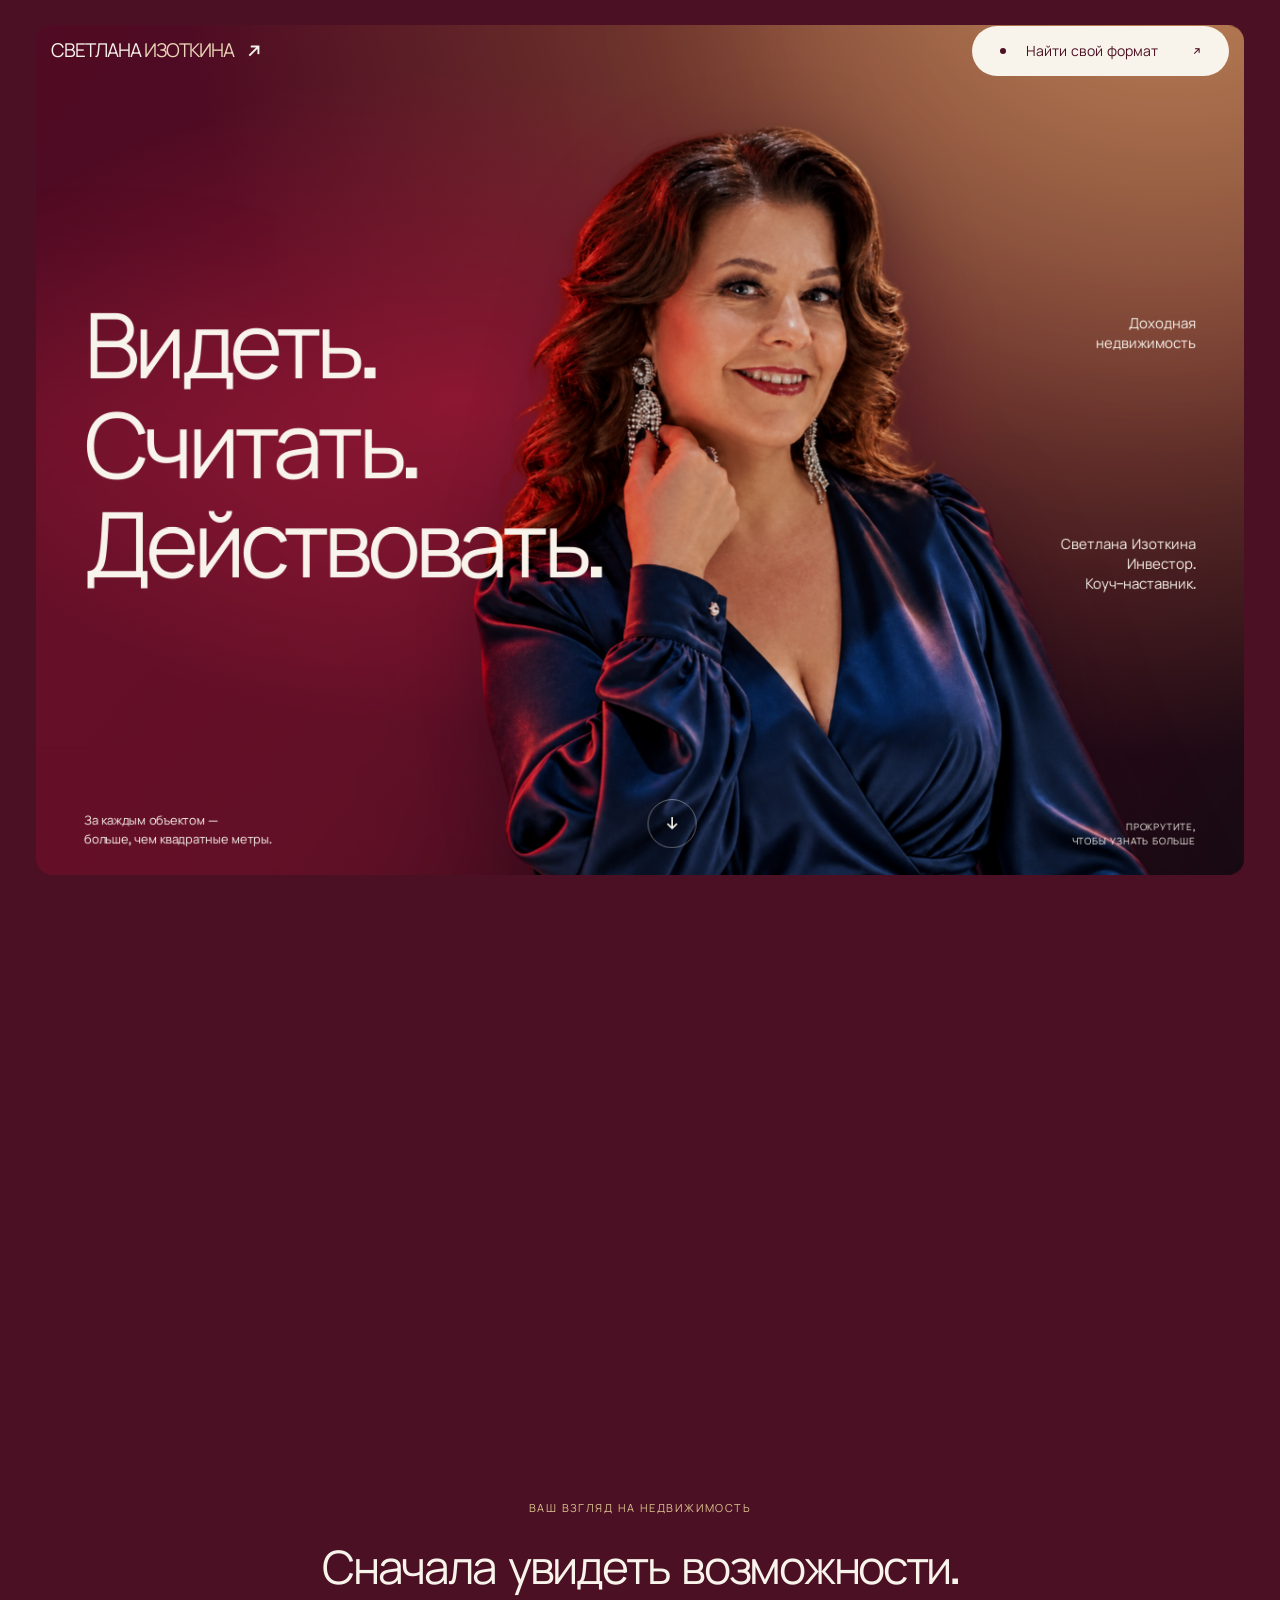
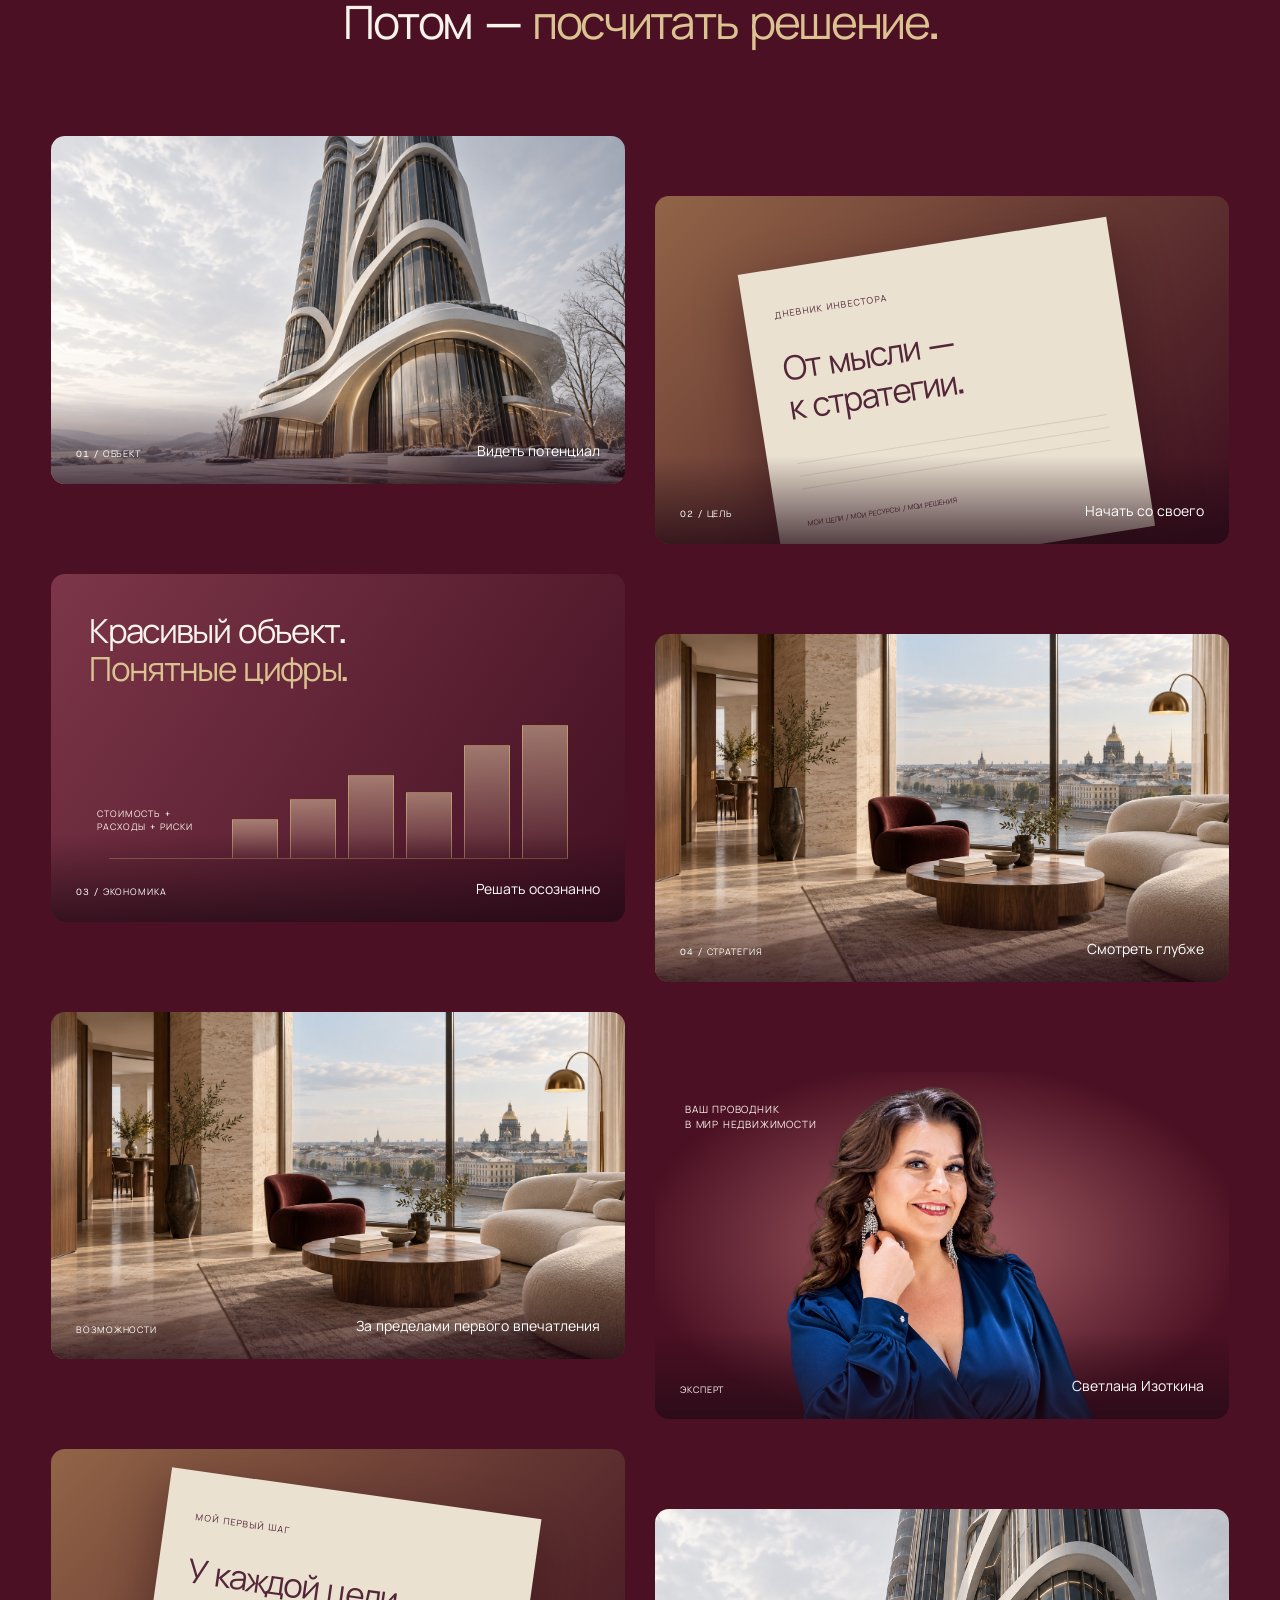
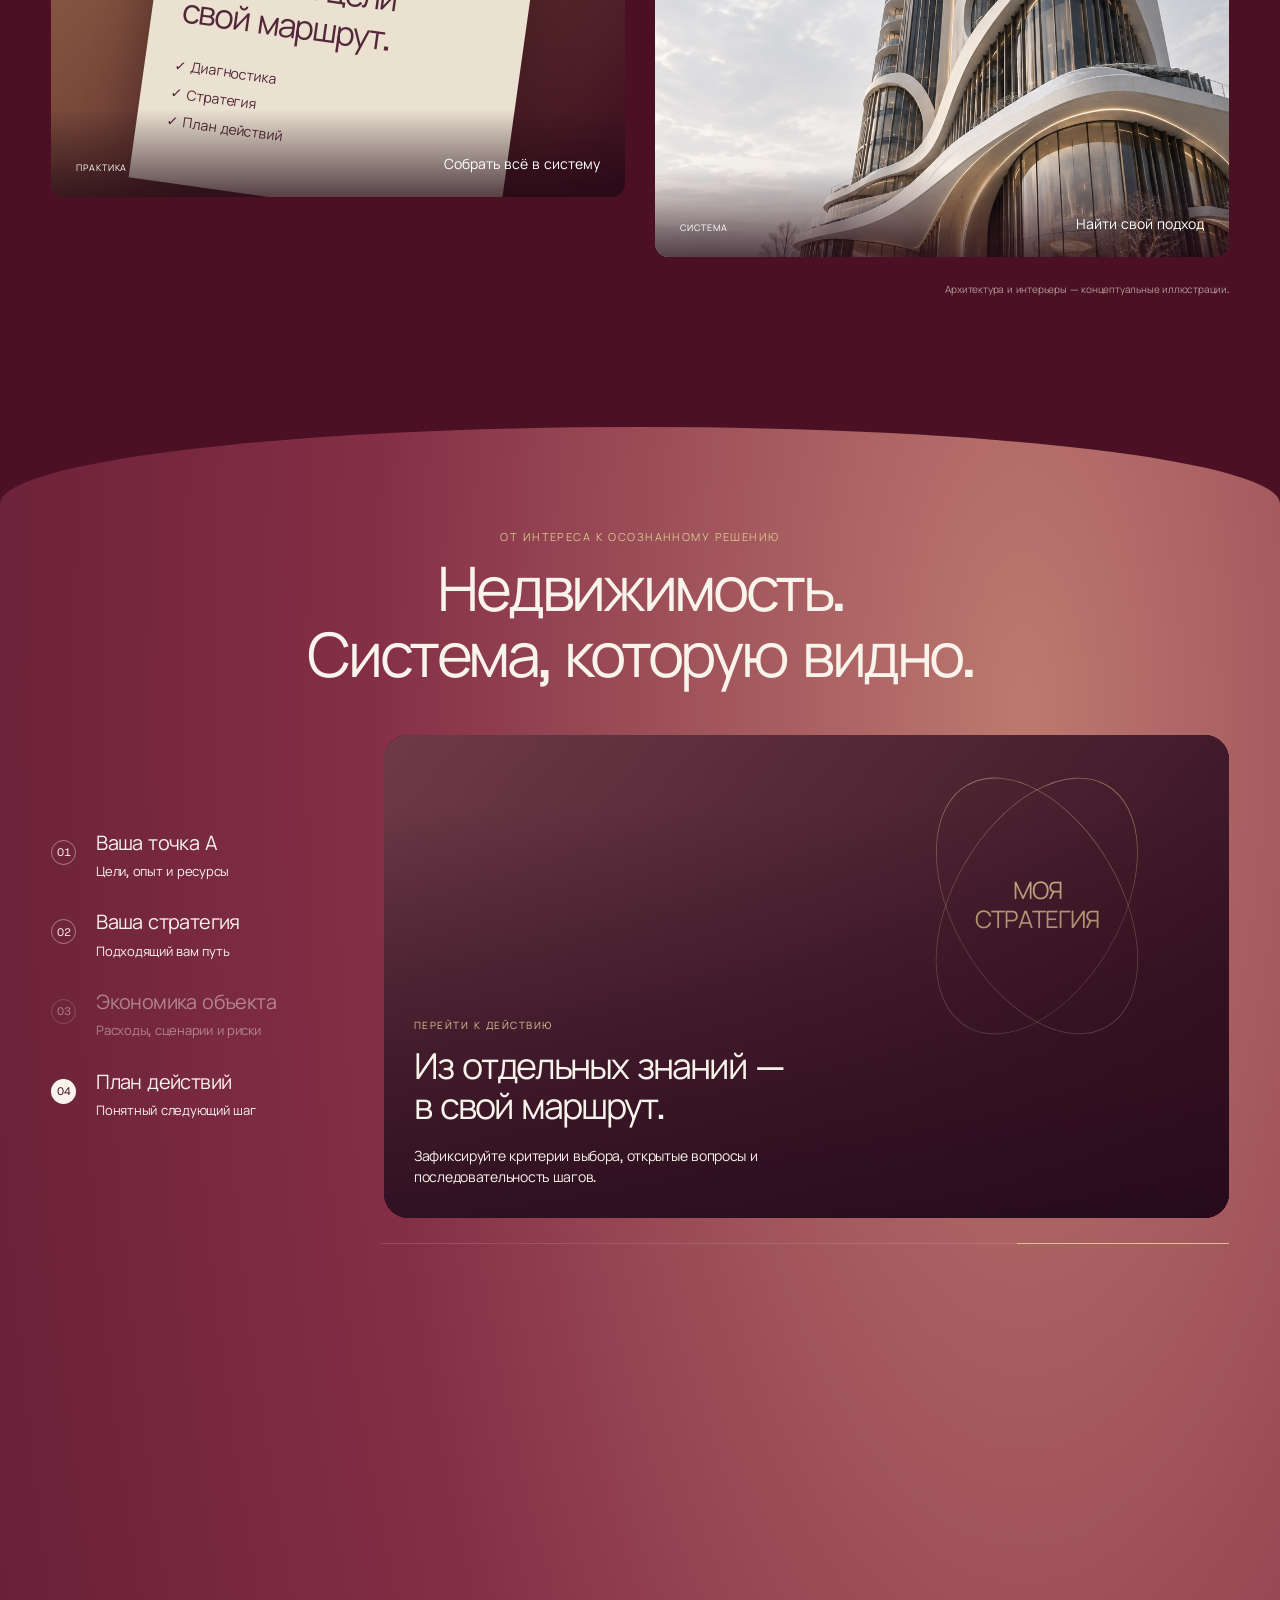
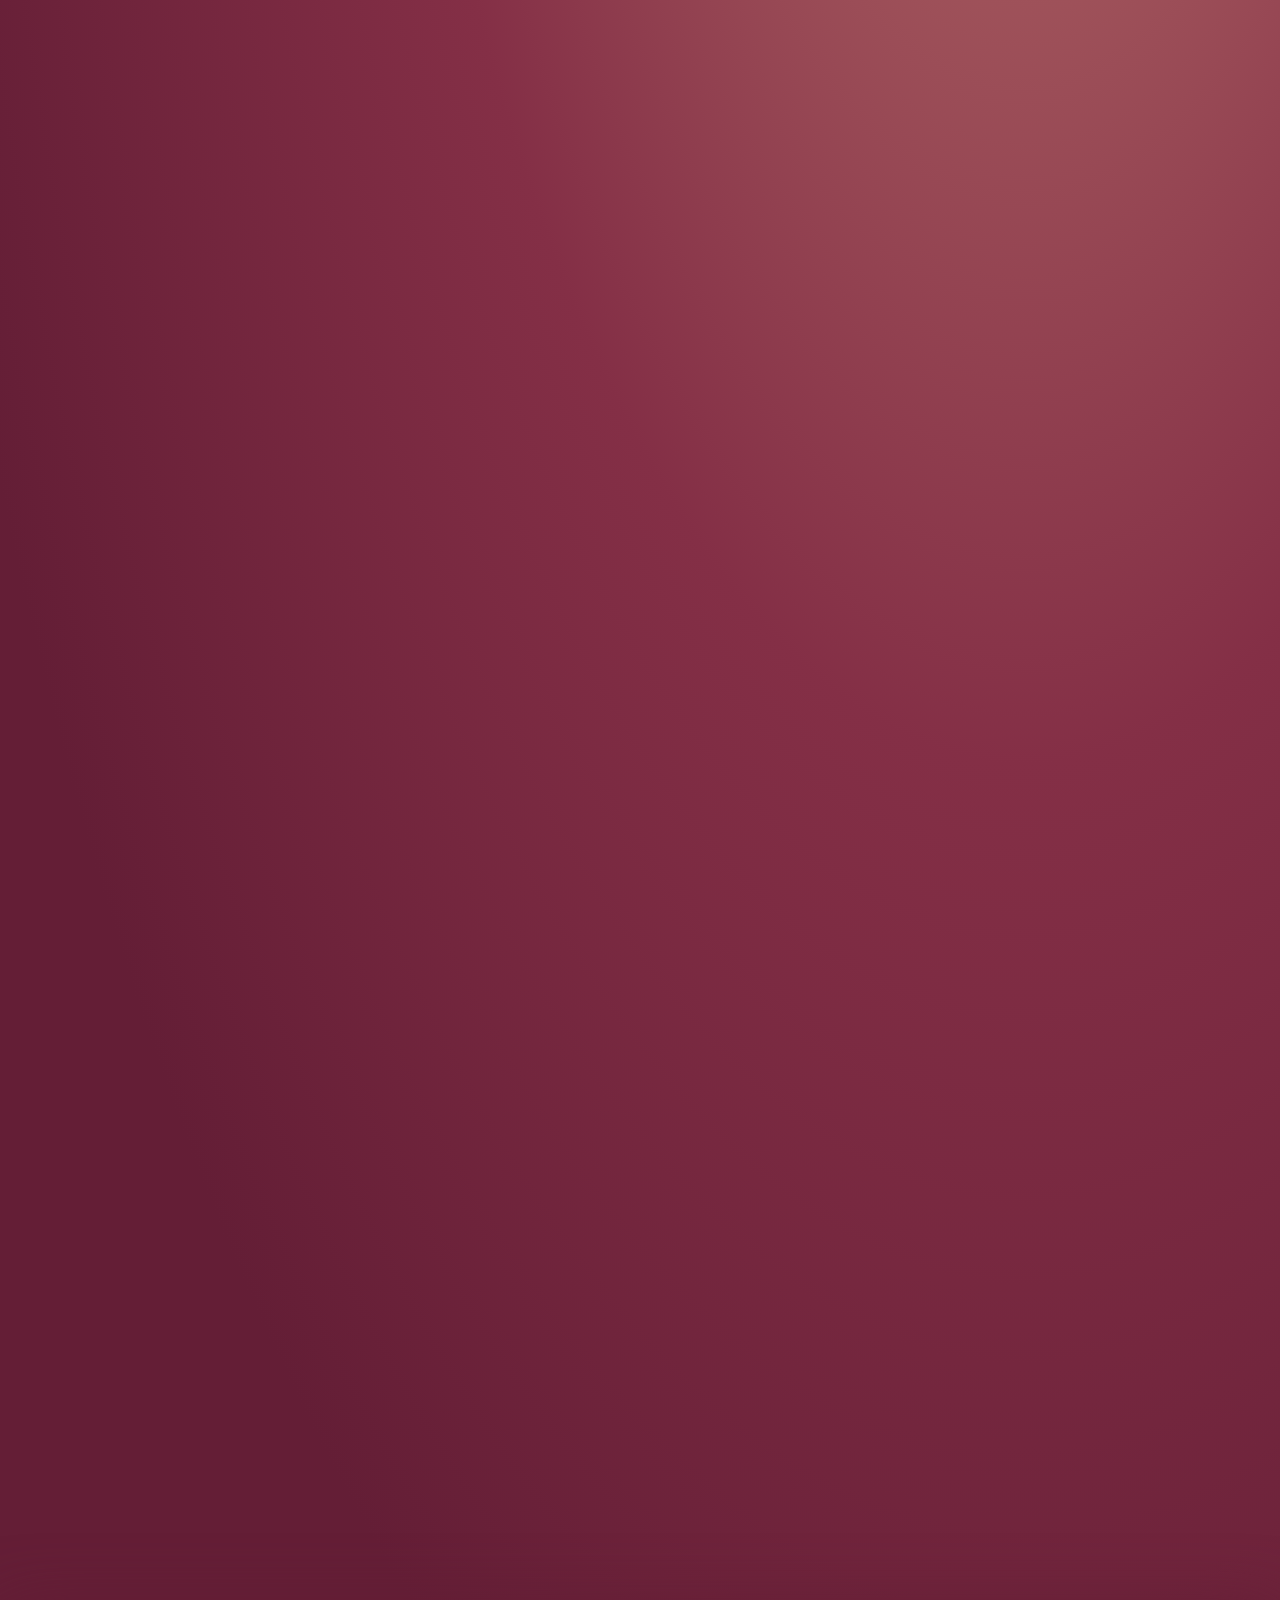
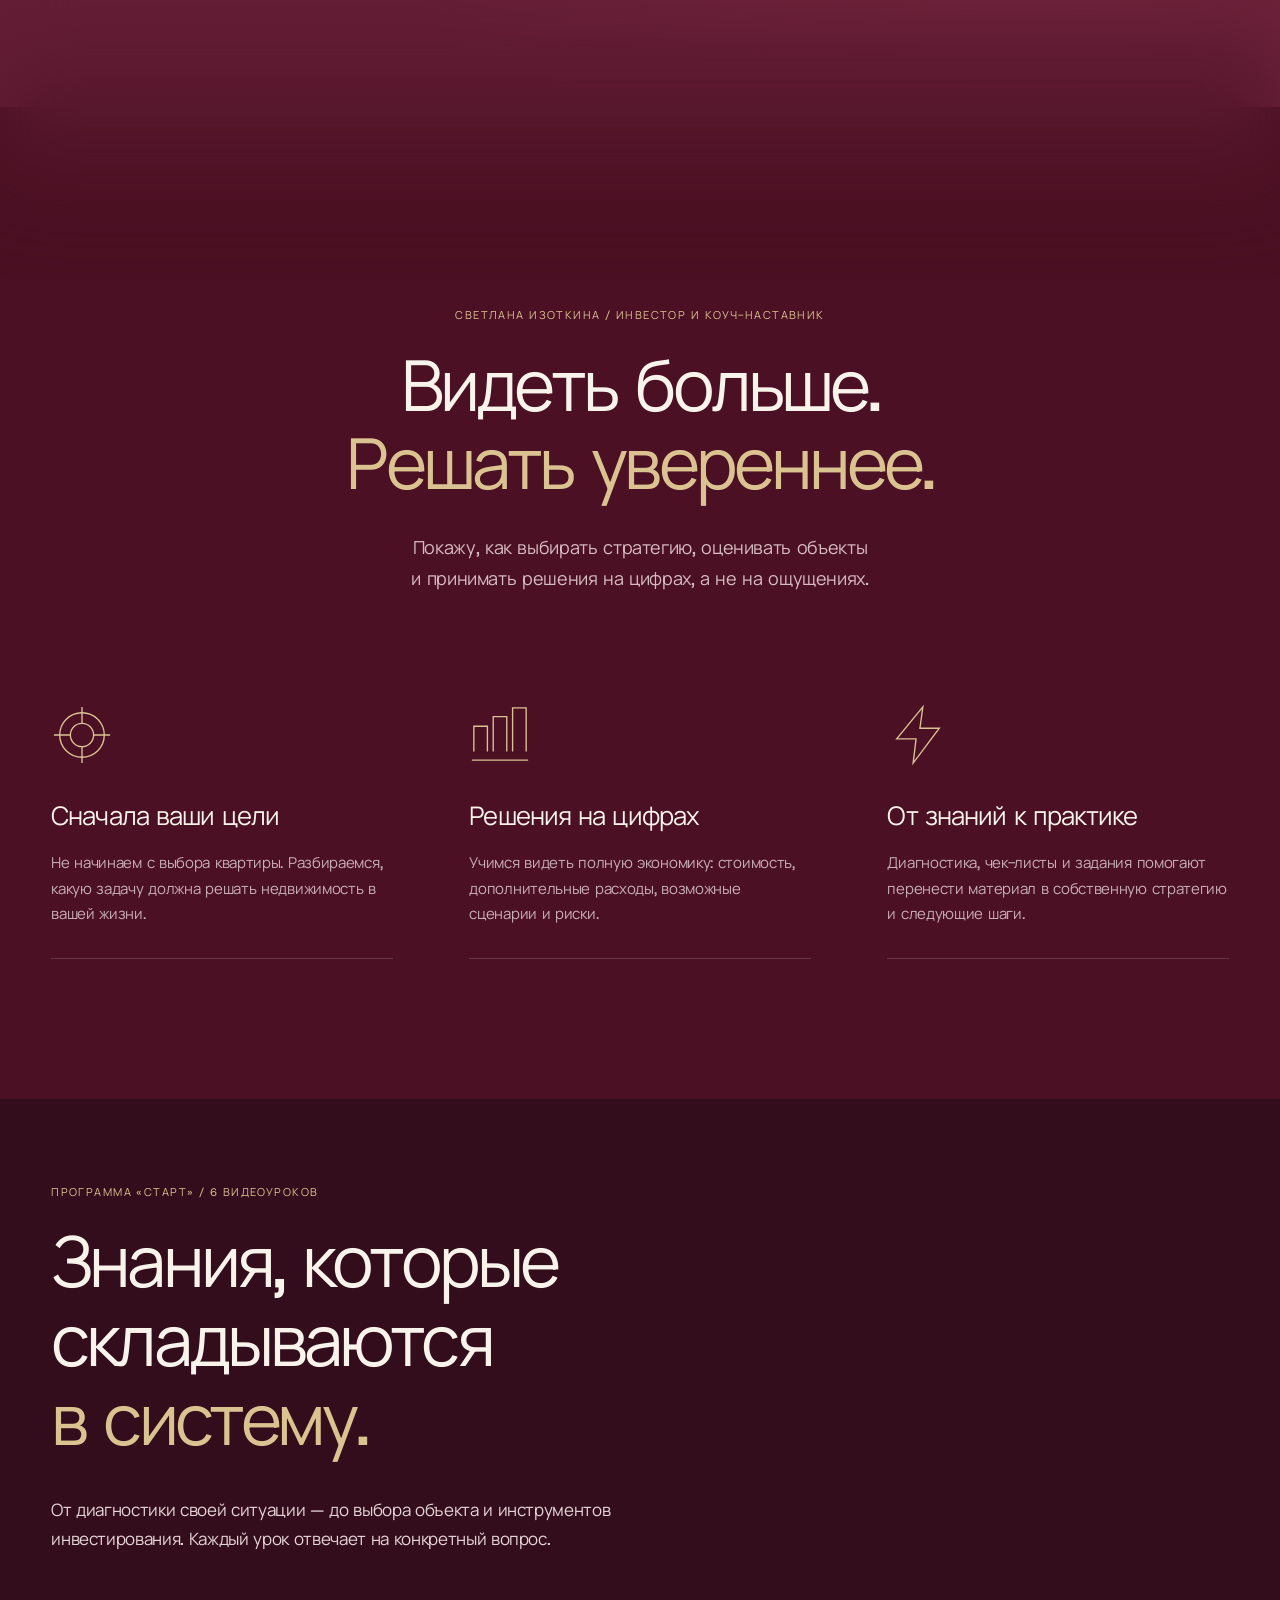
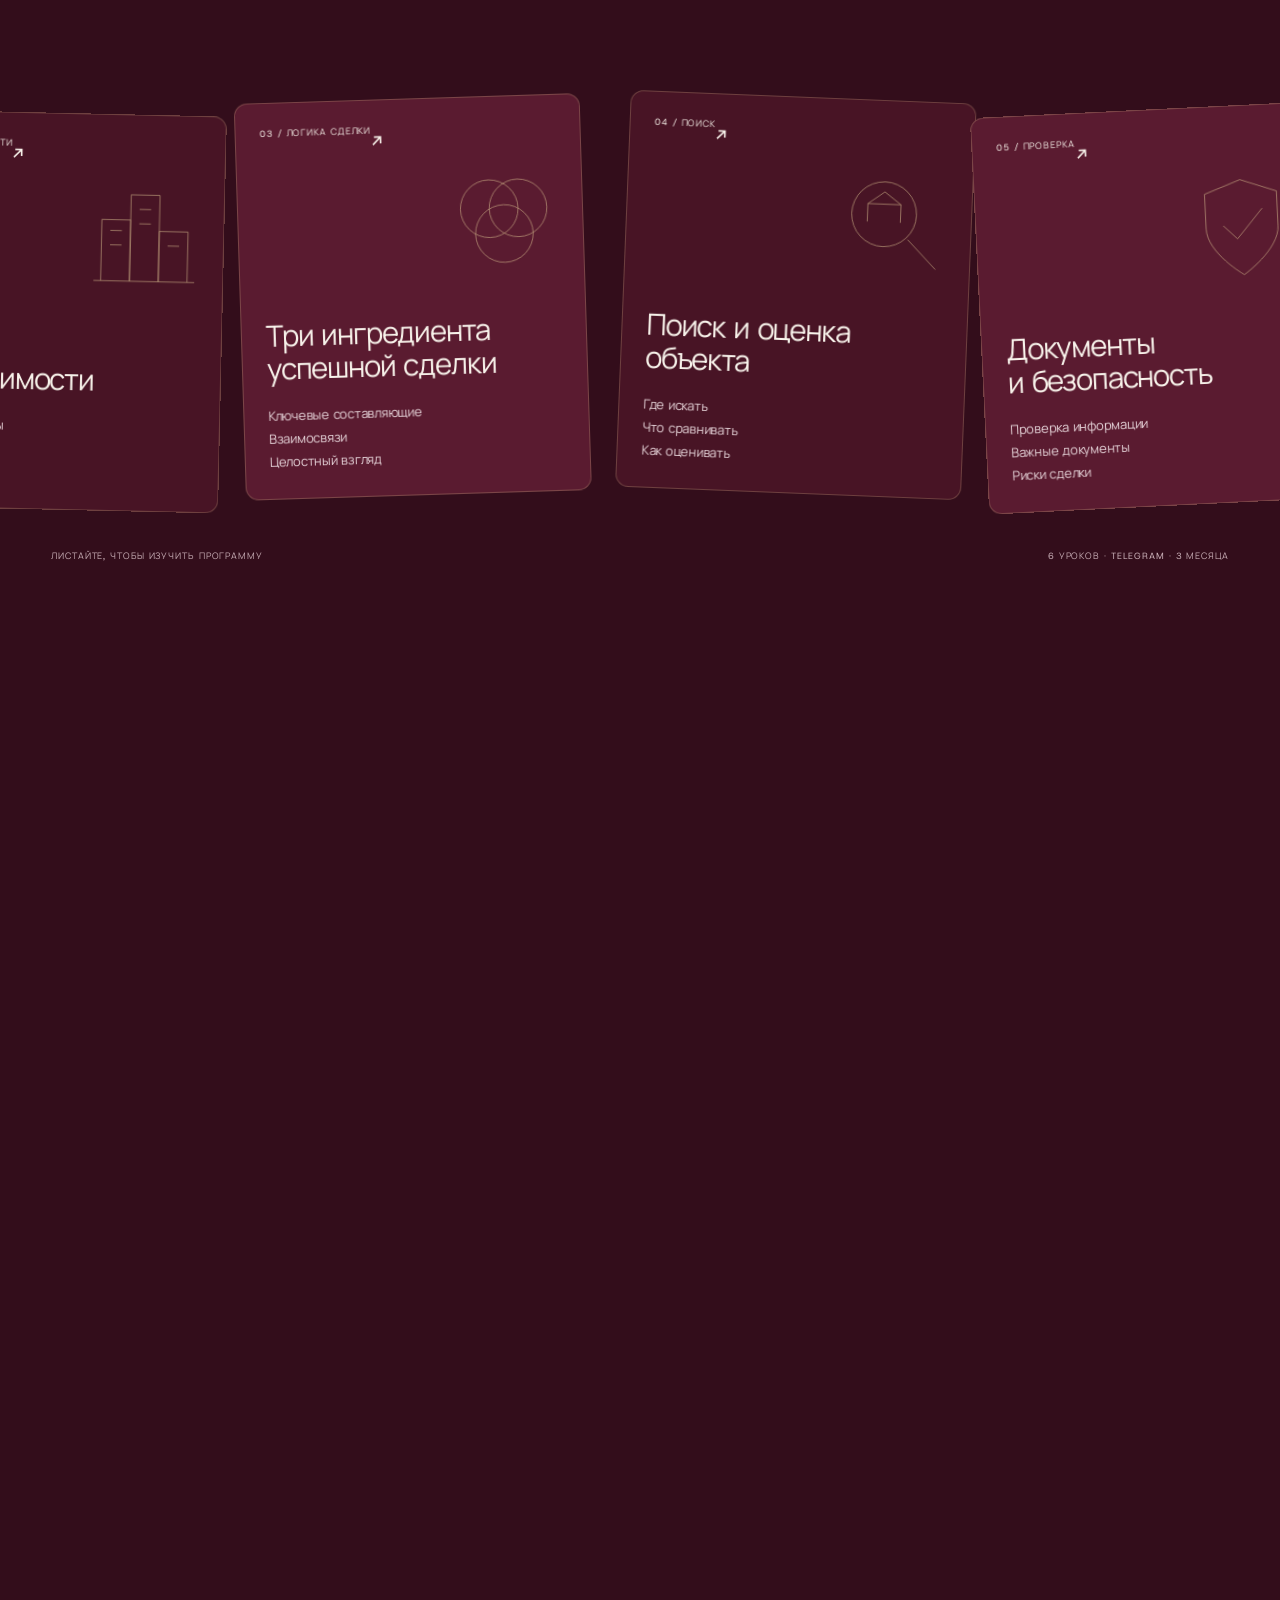
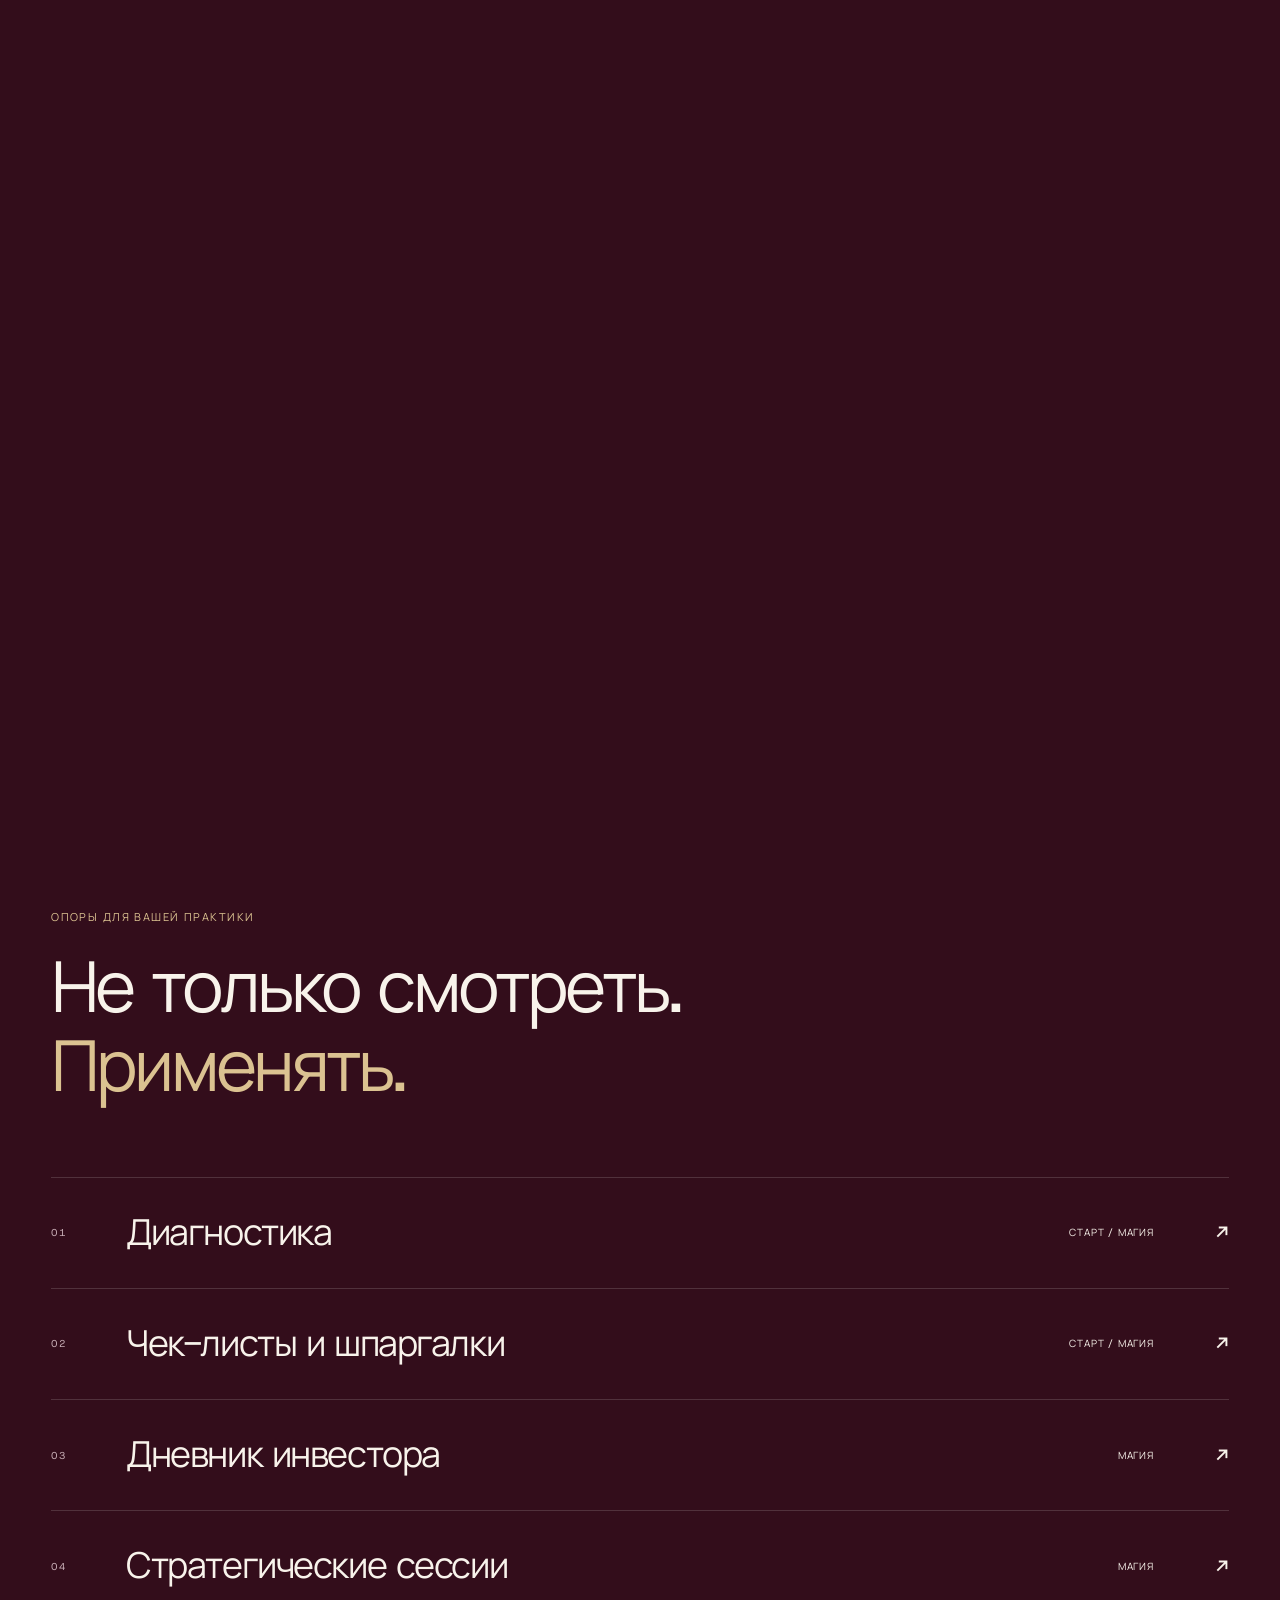
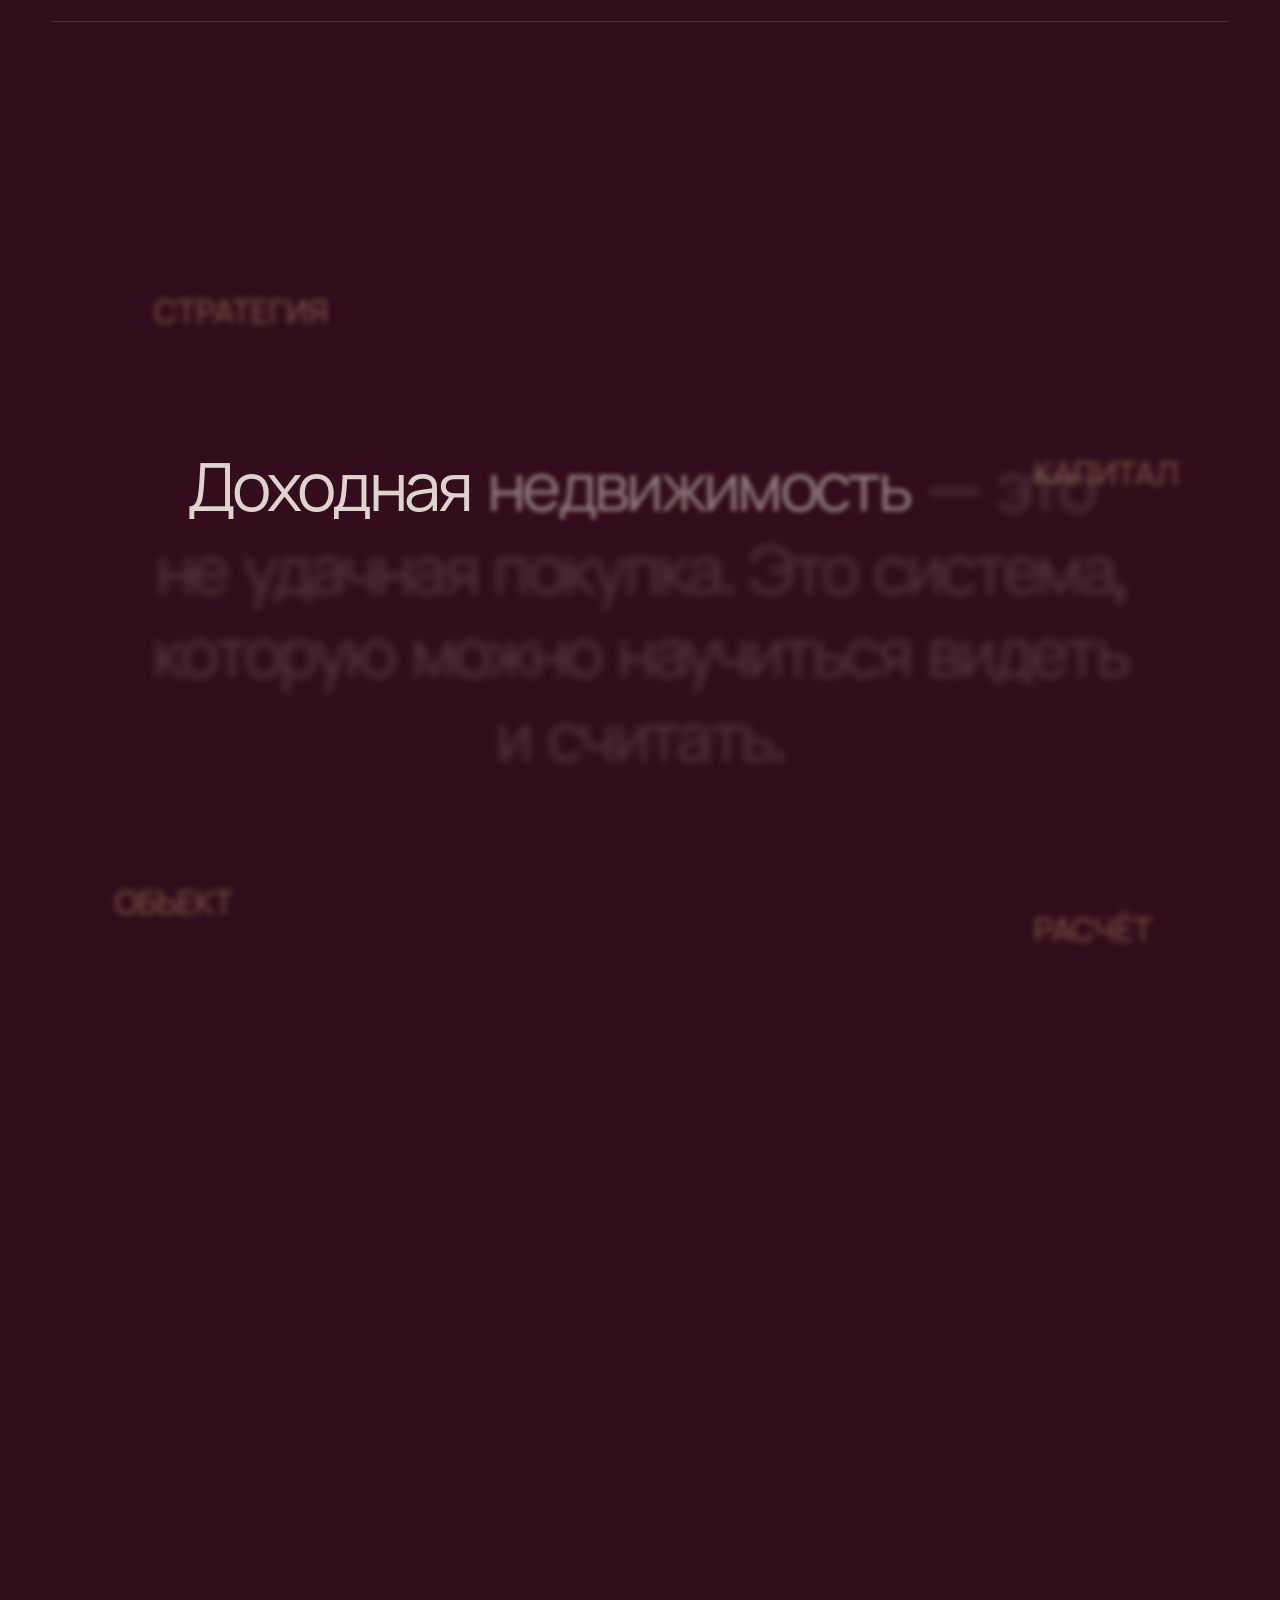
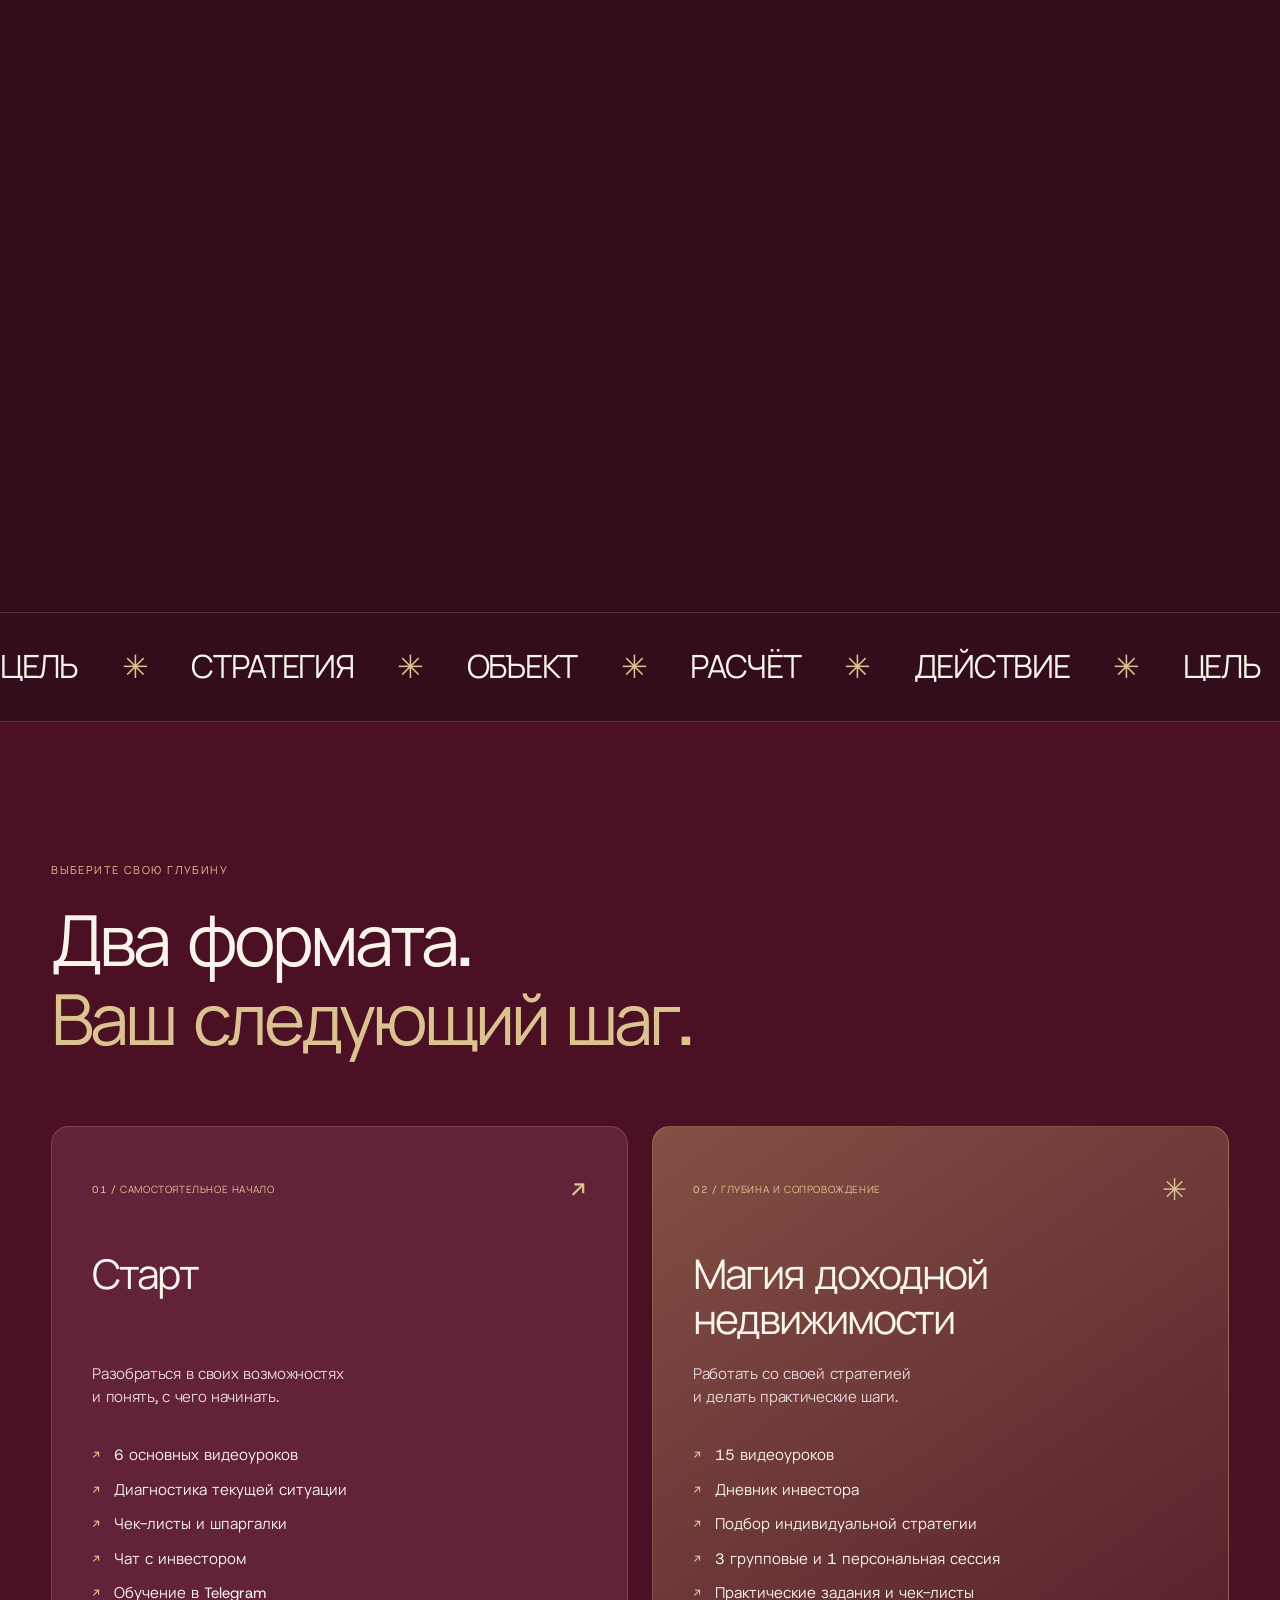
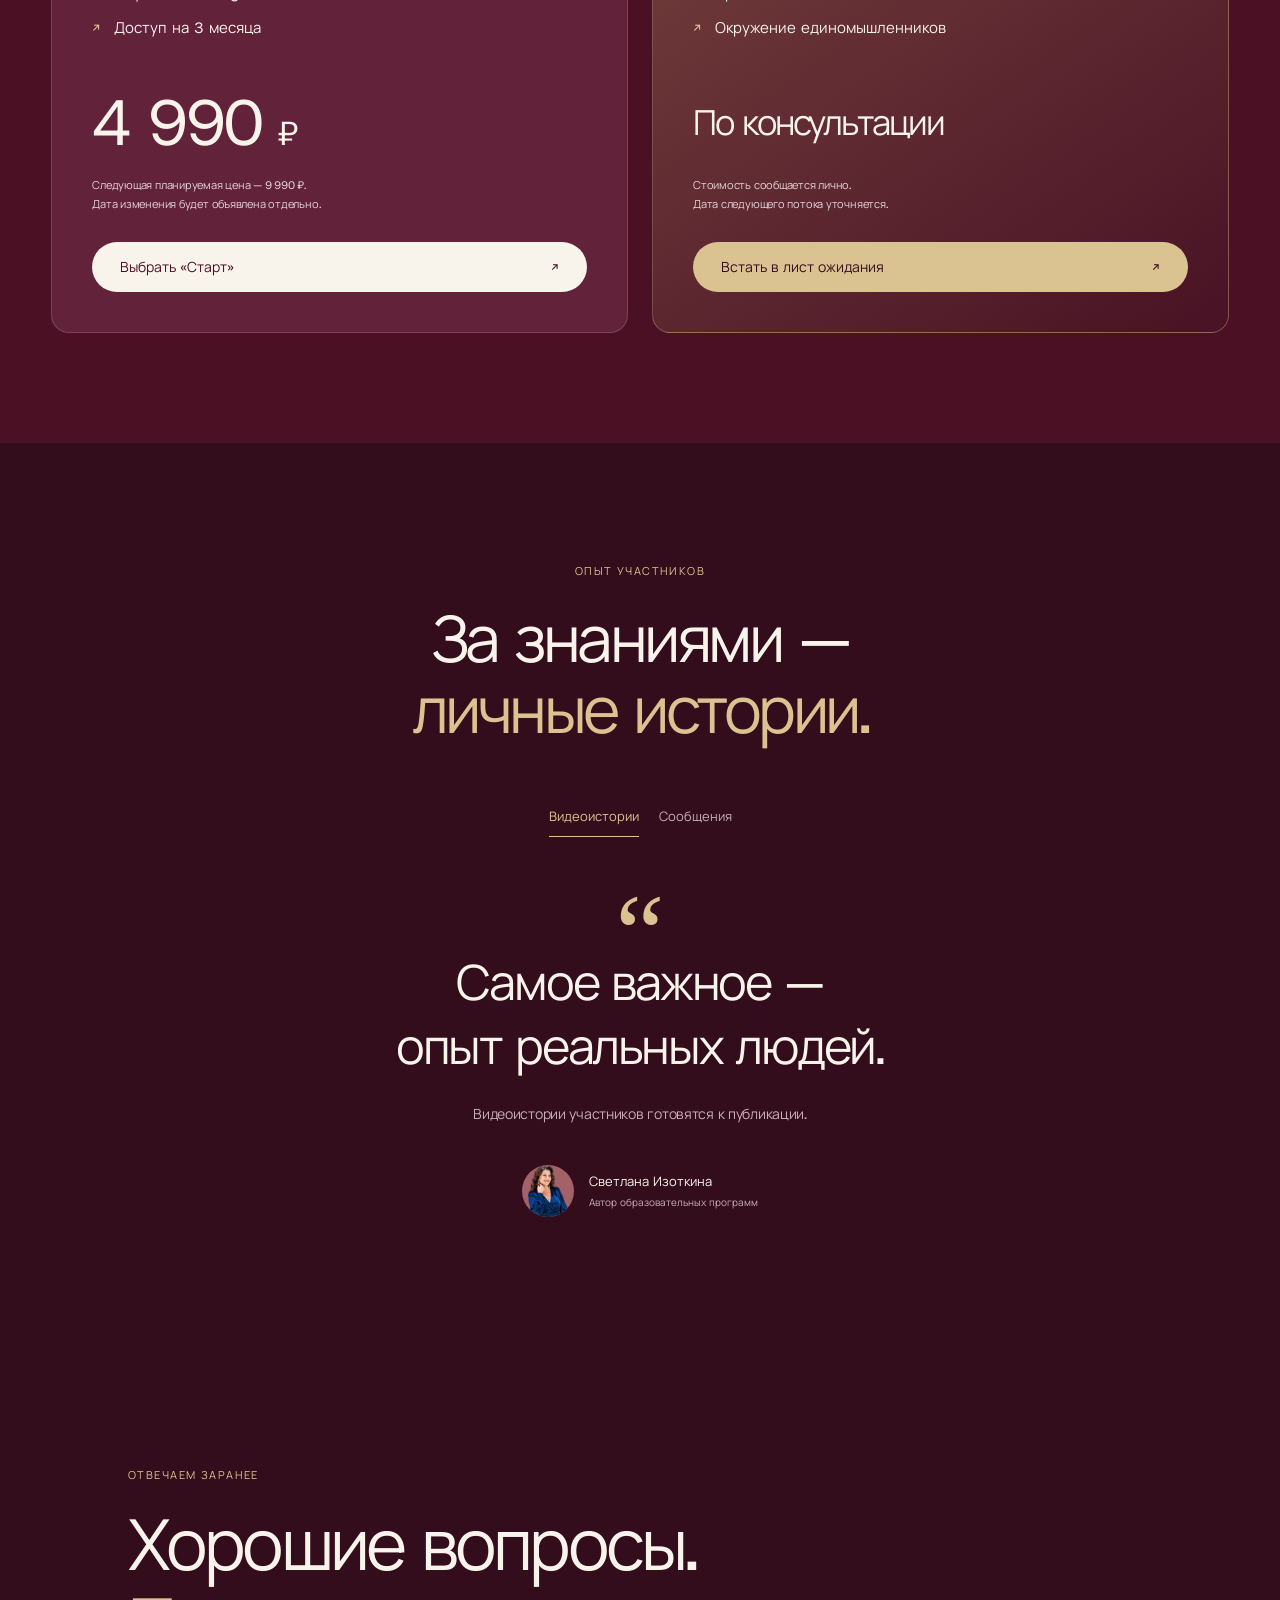
==== commit cec22588: "Add smooth pointer parallax to hero portrait, typography and light" ====
--- a/variant-2/index.html
+++ b/variant-2/index.html
@@ -1,9 +1,9 @@
 <!doctype html>
-<html lang="ru"><head><meta charset="utf-8"><meta name="viewport" content="width=device-width,initial-scale=1"><meta name="theme-color" content="#4b1023"><title>Светлана Изоткина — Доходная недвижимость</title><meta name="description" content="Научитесь видеть, считать и выбирать недвижимость системно. Программы «Старт» и «Магия доходной недвижимости» со Светланой Изоткиной."><link rel="canonical" href="https://aleksei1999.github.io/svetlana-realty/variant-2/"><link rel="icon" href="data:image/svg+xml,%3Csvg xmlns='http://www.w3.org/2000/svg' viewBox='0 0 80 80'%3E%3Crect width='80' height='80' rx='40' fill='%234b1023'/%3E%3Cpath d='M23 56V30h17V18h17v38' stroke='%23dec391' stroke-width='4' fill='none'/%3E%3C/svg%3E"><link rel="preload" as="font" href="assets/manrope.ttf" type="font/ttf" crossorigin><link rel="stylesheet" href="style.css?v=studio-light-1"><script src="app.js" defer></script></head>
+<html lang="ru"><head><meta charset="utf-8"><meta name="viewport" content="width=device-width,initial-scale=1"><meta name="theme-color" content="#4b1023"><title>Светлана Изоткина — Доходная недвижимость</title><meta name="description" content="Научитесь видеть, считать и выбирать недвижимость системно. Программы «Старт» и «Магия доходной недвижимости» со Светланой Изоткиной."><link rel="canonical" href="https://aleksei1999.github.io/svetlana-realty/variant-2/"><link rel="icon" href="data:image/svg+xml,%3Csvg xmlns='http://www.w3.org/2000/svg' viewBox='0 0 80 80'%3E%3Crect width='80' height='80' rx='40' fill='%234b1023'/%3E%3Cpath d='M23 56V30h17V18h17v38' stroke='%23dec391' stroke-width='4' fill='none'/%3E%3C/svg%3E"><link rel="preload" as="font" href="assets/manrope.ttf" type="font/ttf" crossorigin><link rel="stylesheet" href="style.css?v=pointer-depth-1"><script src="app.js?v=pointer-depth-1" defer></script></head>
 <body><a class="skip" href="#approach">К содержанию</a>
 <header class="header"><a href="#top" class="brand" aria-label="Светлана Изоткина — на главную">СВЕТЛАНА<span>ИЗОТКИНА</span><i>↗</i></a><a class="pill light" href="#formats"><span class="dot"></span> Найти свой формат <span>↗</span></a></header>
 <main id="top">
-<section class="hero-track" id="hero" aria-label="Знакомство со Светланой"><div class="hero-stage"><div class="hero-art"><div class="glow glow-one"></div><div class="glow glow-two"></div><div class="hero-grid"></div><h1>Видеть.<br>Считать.<br>Действовать.</h1><img class="hero-person" src="assets/expert-studio-light.png" fetchpriority="high" alt="Светлана Изоткина, инвестор и коуч-наставник"><div class="hero-meta"><span>Доходная<br>недвижимость</span><span>Светлана Изоткина<br>Инвестор.<br>Коуч-наставник.</span></div><div class="hero-bottom"><p>За каждым объектом —<br>больше, чем квадратные метры.</p><a href="#approach" class="circle" aria-label="Перейти к подходу">↓</a><span>ПРОКРУТИТЕ,<br>ЧТОБЫ УЗНАТЬ БОЛЬШЕ</span></div></div></div></section>
+<section class="hero-track" id="hero" aria-label="Знакомство со Светланой"><div class="hero-stage"><div class="hero-art"><div class="glow glow-one"></div><div class="glow glow-two"></div><div class="hero-grid"></div><h1>Видеть.<br>Считать.<br>Действовать.</h1><img class="hero-person" draggable="false" src="assets/expert-studio-light.png" fetchpriority="high" alt="Светлана Изоткина, инвестор и коуч-наставник"><div class="hero-meta"><span>Доходная<br>недвижимость</span><span>Светлана Изоткина<br>Инвестор.<br>Коуч-наставник.</span></div><div class="hero-bottom"><p>За каждым объектом —<br>больше, чем квадратные метры.</p><a href="#approach" class="circle" aria-label="Перейти к подходу">↓</a><span>ПРОКРУТИТЕ,<br>ЧТОБЫ УЗНАТЬ БОЛЬШЕ</span></div></div></div></section>
 <section class="gallery-section" aria-label="От пространства к стратегии"><div class="gallery-intro reveal"><p class="eyebrow">ВАШ ВЗГЛЯД НА НЕДВИЖИМОСТЬ</p><p>Сначала увидеть возможности.<br>Потом — <span>посчитать решение.</span></p></div><div class="gallery-grid">
 <figure class="gallery-card image-card"><img src="assets/architecture.jpg" alt="Концепция современной архитектуры" loading="lazy"><figcaption><span>01 / ОБЪЕКТ</span><b>Видеть потенциал</b></figcaption></figure>
 <figure class="gallery-card journal-card"><div class="paper"><span>ДНЕВНИК ИНВЕСТОРА</span><h3>От мысли —<br>к стратегии.</h3><div class="paper-lines"><i></i><i></i><i></i></div><span class="paper-bottom">МОИ ЦЕЛИ / МОИ РЕСУРСЫ / МОИ РЕШЕНИЯ</span></div><figcaption><span>02 / ЦЕЛЬ</span><b>Начать со своего</b></figcaption></figure>
--- a/variant-2/style.css
+++ b/variant-2/style.css
@@ -5,3 +5,7 @@
 @media(max-width:1000px){h2{font-size:7vw}.header{padding:20px 5vw}.brand{font-size:14px}.header .pill{font-size:12px;padding:14px 20px;gap:5px}.hero-art h1{font-size:9vw;top:27%}.hero-person{height:82%;width:75%;left:27%;bottom:-5%}.hero-meta{top:18%;bottom:auto;right:5%;font-size:12px;gap:18px}.hero-bottom{bottom:30px}.section-pad{padding:90px 5vw}.gallery-card figcaption{padding:45px 16px 18px}.gallery-card figcaption b{font-size:11px}.gallery-card figcaption span{font-size:8px}.gallery-grid{gap:20px}.gallery-card:nth-child(even){margin-top:35px}.paper{padding:20px}.paper h3{font-size:3vw}.paper-lines{margin-top:15px}.math-card{padding:25px}.math-title{font-size:3vw}.approach-sticky h2{font-size:6vw}.approach-layout{grid-template-columns:26% 1fr;gap:20px}.scene-nav{gap:24px}.scene-nav button{gap:10px}.scene-nav h3{font-size:17px}.scene-nav p{font-size:11px}.scene-caption{padding:22px}.scene-caption h3{font-size:3.2vw}.scene-caption p{font-size:12px}.benefits{gap:30px;margin-top:70px}.benefits h3{font-size:23px}.benefits p{font-size:13px}.services-heading h2{font-size:7vw}.lesson-card{width:42vw;height:48vw}.lesson-card h3{font-size:3vw}.lesson-card svg{width:15vw;height:15vw}.material-list h3{font-size:3.5vw}.manifest-text{font-size:6.8vw}.price-card{padding:28px}.price-card h3{font-size:3.8vw}.price-card ul{font-size:13px}.reviews h2{font-size:6vw}.footer-content h2{font-size:8vw}.footer-content{padding:40px 5vw 20px}}
 @media(max-width:700px){:root{--pad:6vw}body{font-size:16px}html{scroll-padding-top:30px}.header{padding:20px 6vw}.brand{font-size:11px}.brand i{font-size:20px;margin-left:7px}.header .pill{min-height:40px;padding:12px 14px;font-size:10px;gap:8px}.header .pill>span:last-child{display:none}.hero-track{height:120svh}.hero-stage{height:100svh;max-height:950px;min-height:650px}.hero-art h1{top:16%;font-size:13vw;z-index:3;line-height:1.07;text-shadow:0 1px 15px #4b102322}.hero-person{height:85%;width:140%;left:-5%;bottom:-4%;object-position:center bottom}.hero-meta{top:auto;bottom:29%;left:6%;right:auto;text-align:left;font-size:10px;max-width:100px;z-index:3;gap:28px}.hero-meta>span:first-child{display:none}.hero-bottom{bottom:22px;font-size:10px;align-items:center}.hero-bottom>span{display:none}.hero-bottom>p{max-width:160px}.circle{width:40px;height:40px;font-size:21px}.gallery-section{padding:50px 6vw 70px}.gallery-intro{margin-bottom:40px}.eyebrow{font-size:9px;letter-spacing:.1em;margin-bottom:18px}.gallery-intro>p:last-child{font-size:7vw}.gallery-grid{gap:12px}.gallery-card{aspect-ratio:.85;border-radius:8px}.gallery-card:nth-child(even){margin-top:30px}.gallery-card.second-row{display:none}.gallery-card figcaption{padding:35px 12px 14px;display:block}.gallery-card figcaption span{font-size:7px;display:block;margin-bottom:3px}.gallery-card figcaption b{font-size:10px;line-height:1.2;display:block}.paper{width:90%;height:85%;padding:14px}.paper>span:first-child{font-size:6px}.paper h3{font-size:4.5vw;margin-top:20px}.paper-bottom{font-size:4px;left:14px;bottom:25%}.paper-lines i{height:15px}.math-card{padding:18px 12px}.math-title{font-size:4.5vw}.math-label{font-size:6px;bottom:35%;max-width:55px}.math-bars{gap:5px;bottom:25%;height:30%}.visual-note{font-size:8px;text-align:left}.approach-track{height:auto;border-radius:10vw 10vw 0 0}.approach-sticky{position:relative;padding:70px 6vw;min-height:0;display:block}.approach-sticky h2{font-size:8.5vw;margin-bottom:35px}.approach-layout{display:flex;flex-direction:column-reverse;gap:25px}.scene-window{width:100%;aspect-ratio:.95;border-radius:15px}.scene-caption{padding:24px}.scene-caption h3{font-size:7vw}.scene-caption p{font-size:13px}.scene-caption>span{font-size:8px}.scene-nav{display:grid;grid-template-columns:1fr 1fr;width:100%;gap:23px 14px}.scene-nav button{gap:10px}.scene-nav h3{font-size:14px;line-height:1.3;margin:0 0 5px}.scene-nav p{font-size:9px}.scene-nav button>span{width:21px;height:21px;font-size:8px;margin-top:0;flex-shrink:0}.scene-progress{margin:25px 0 0}.formula{top:12%;right:10%;font-size:8px}.formula>strong{font-size:22px}.plan-orbit{width:65vw;height:65vw;right:-3%;top:-6%}.plan-orbit>span{font-size:21px}.section-pad{padding:75px 6vw}h2{font-size:9vw;line-height:1.16}.why-section:before{display:none}.why-heading>.eyebrow{max-width:230px;margin-left:auto;margin-right:auto}.why-heading>p:last-child{font-size:14px;line-height:1.6}.why-heading br{display:none}.why-heading h2 br{display:block}.benefits{grid-template-columns:1fr;gap:40px;margin-top:55px}.benefits article{position:relative;padding-left:70px}.benefits svg{width:43px;height:43px;position:absolute;left:0;top:0}.benefits h3{font-size:23px;margin-bottom:15px}.benefits p{font-size:13px;padding-bottom:25px}.services-track{height:auto;overflow:hidden}.services-heading{padding-bottom:35px}.services-heading h2{font-size:9vw}.services-heading .lead{font-size:14px;margin-top:24px}.cards-sticky{position:relative;top:0;height:auto;display:block;overflow:visible;padding-bottom:25px}.cards-track{width:100%;overflow-x:auto;scroll-snap-type:x mandatory;gap:15px;padding:15px 6vw 25px;transform:none!important;scrollbar-width:thin;scrollbar-color:var(--gold) var(--deep)}.lesson-card{scroll-snap-align:center;width:78vw;height:95vw;max-height:450px;min-height:340px;padding:24px;transform:none!important}.lesson-card svg{width:33vw;height:33vw;max-height:150px;top:55px;right:20px}.lesson-card h3{font-size:7vw;margin-bottom:17px}.lesson-card p{font-size:12px;line-height:1.8}.cards-foot{padding:22px 6vw 0;font-size:8px;line-height:1.5;gap:25px}.cards-foot>span:last-child{text-align:right}.materials h2{margin-bottom:40px}.material-list button{grid-template-columns:25px 1fr 25px;gap:10px;padding:26px 0}.material-list h3{font-size:5vw;line-height:1.25}.material-list button>span:not(.material-no){grid-column:2;grid-row:2;font-size:8px}.material-list button>b{grid-column:3;grid-row:1/3;font-size:23px}.material-list .material-no{font-size:8px}.hover-paper{display:none}.manifest-track{height:170svh}.manifest-text{font-size:9vw;padding:0 7vw;line-height:1.4}.floating-words{font-size:6vw}.floating-words span:nth-child(2){top:26%}.marquee{height:75px}.marquee>div{font-size:23px}.marquee i{margin:0 20px}.formats h2{margin-bottom:40px}.price-grid{grid-template-columns:1fr;gap:20px}.price-card{padding:27px}.price-top{margin-bottom:20px;font-size:8px}.price-card h3{font-size:9vw;min-height:0;margin-bottom:20px}.price-card>p{font-size:13px}.price-card ul{font-size:13px;margin:25px 0}.price-value{font-size:14vw}.price-value small{font-size:8vw}.price-value.consultation{font-size:7vw;min-height:16vw}.price-note{font-size:9px!important}.price-card>.pill{font-size:12px;padding:17px 20px}.reviews h2{font-size:9vw}.review-tabs{margin-top:30px}.review-quote{font-size:7vw}.review-body>p:nth-of-type(2){font-size:12px;max-width:260px;margin:20px auto 0}.faq h2{margin-bottom:35px}.faq-item summary{font-size:17px;padding:23px 30px 23px 0;line-height:1.5}.faq-item summary:after{top:20px;font-size:22px}.faq-item p{font-size:13px}.footer-content{padding:35px 6vw 20px;min-height:90svh}.footer-content>.eyebrow{margin-top:70px;max-width:240px}.footer-content h2{font-size:11vw}.footer-content>.pill{font-size:12px;gap:10px}.footer-links{margin-top:65px;margin-bottom:30px;gap:20px;font-size:11px}.footer-links>a:last-child{margin-left:0}.footer-bottom{flex-direction:column;gap:12px;font-size:8px;align-items:flex-start}.footer-bg{object-position:65% center}dialog{padding:38px 25px}dialog h2{font-size:30px}dialog>p:not(.eyebrow){font-size:14px}.form-notice{font-size:11px!important}.close{right:12px;top:12px}}
 @media(prefers-reduced-motion:reduce){html{scroll-behavior:auto}*,*:before,*:after{animation:none!important;transition:none!important}.motion-ready .reveal{opacity:1;transform:none}.hero-track,.approach-track,.services-track,.manifest-track{height:auto}.hero-stage{position:relative}.hero-art,.hero-person{transform:none!important;border-radius:0!important}.approach-sticky,.cards-sticky,.manifest-sticky{position:relative}.cards-sticky{height:auto;padding:60px 0}.cards-track{transform:none!important;width:100%;overflow-x:auto;padding-right:4vw}.lesson-card{transform:none!important}.manifest-text>span{opacity:1!important;filter:none!important}.manifest-sticky{min-height:80svh;height:auto;padding:100px 0 160px}.marquee>div{animation:none}}
+
+/* Cursor depth is independent from scroll motion and disabled on touch devices. */
+@media (hover:hover) and (pointer:fine) and (min-width:701px) and (prefers-reduced-motion:no-preference){.hero-art h1,.hero-meta{will-change:translate}.hero-person{will-change:transform,translate}}
+@media (prefers-reduced-motion:reduce),(hover:none),(pointer:coarse),(max-width:700px){.hero-person,.hero-art h1,.hero-meta,.glow{translate:0 0!important}}
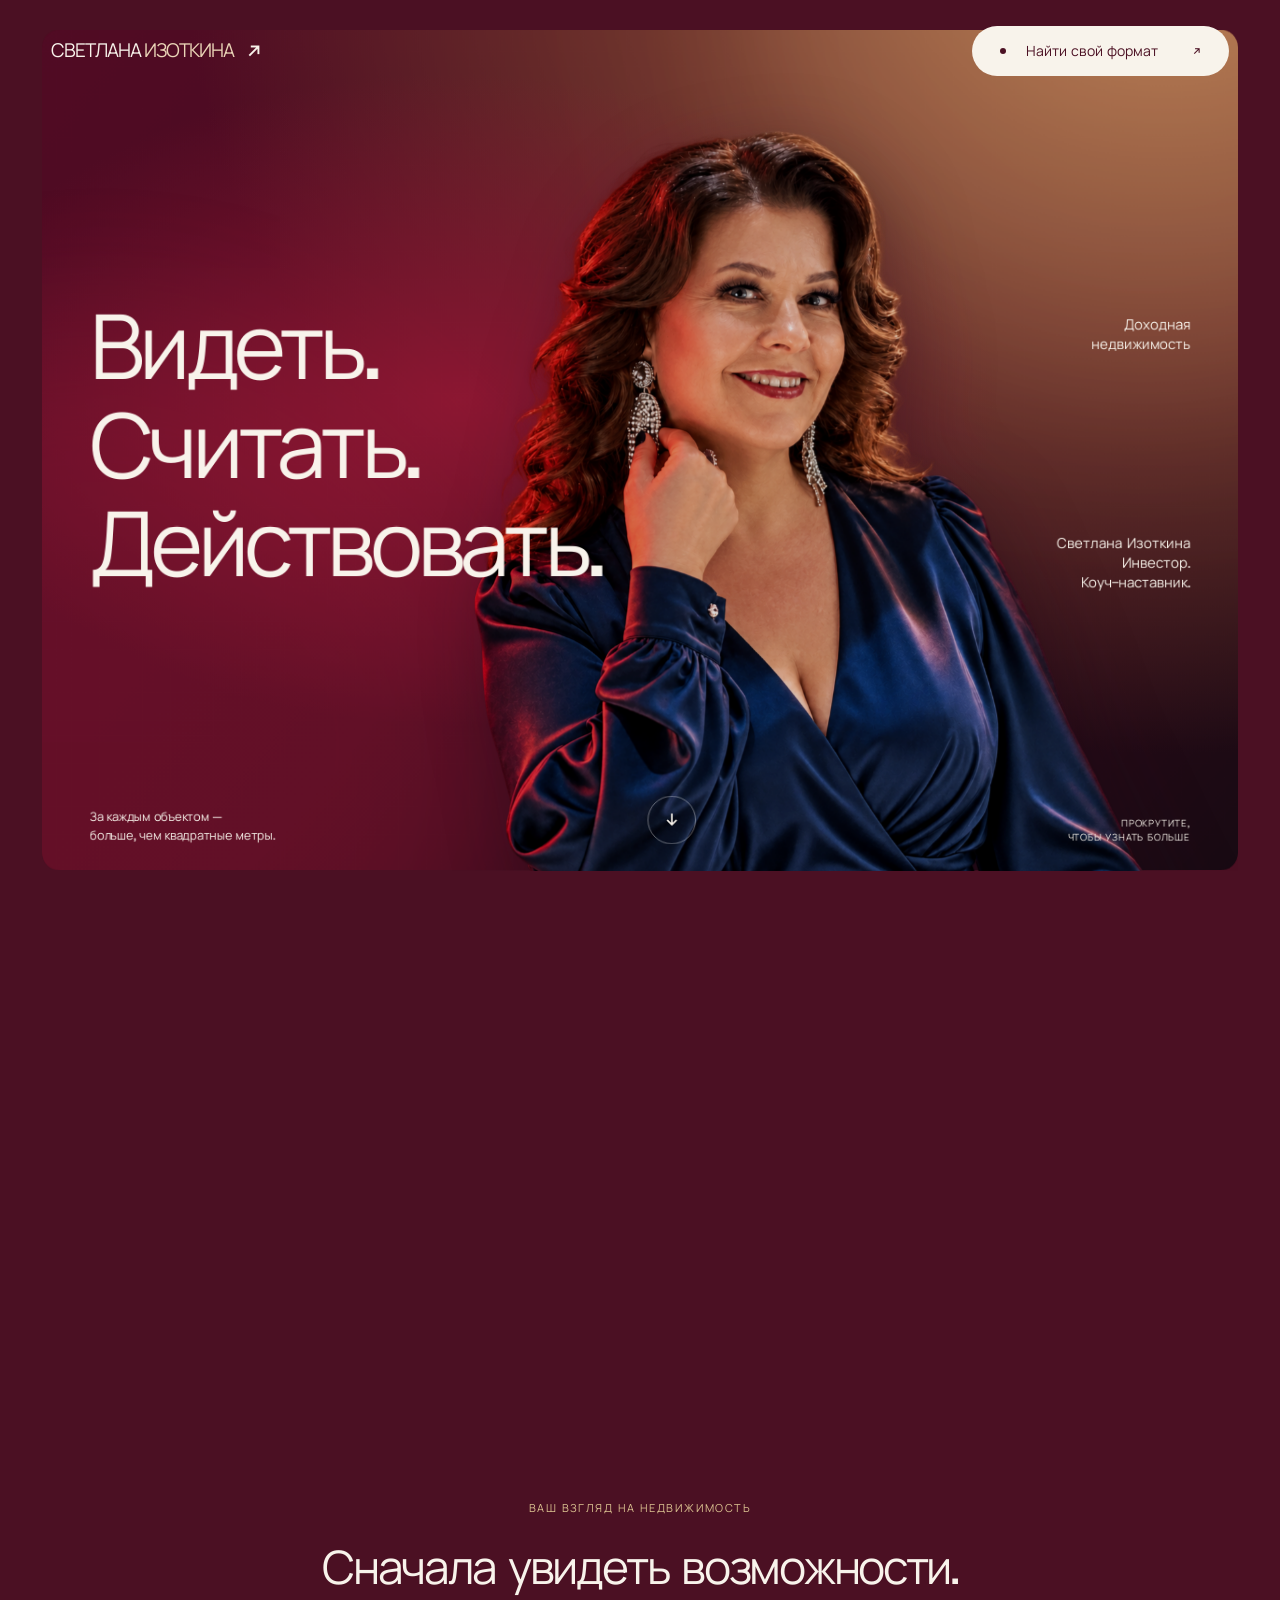
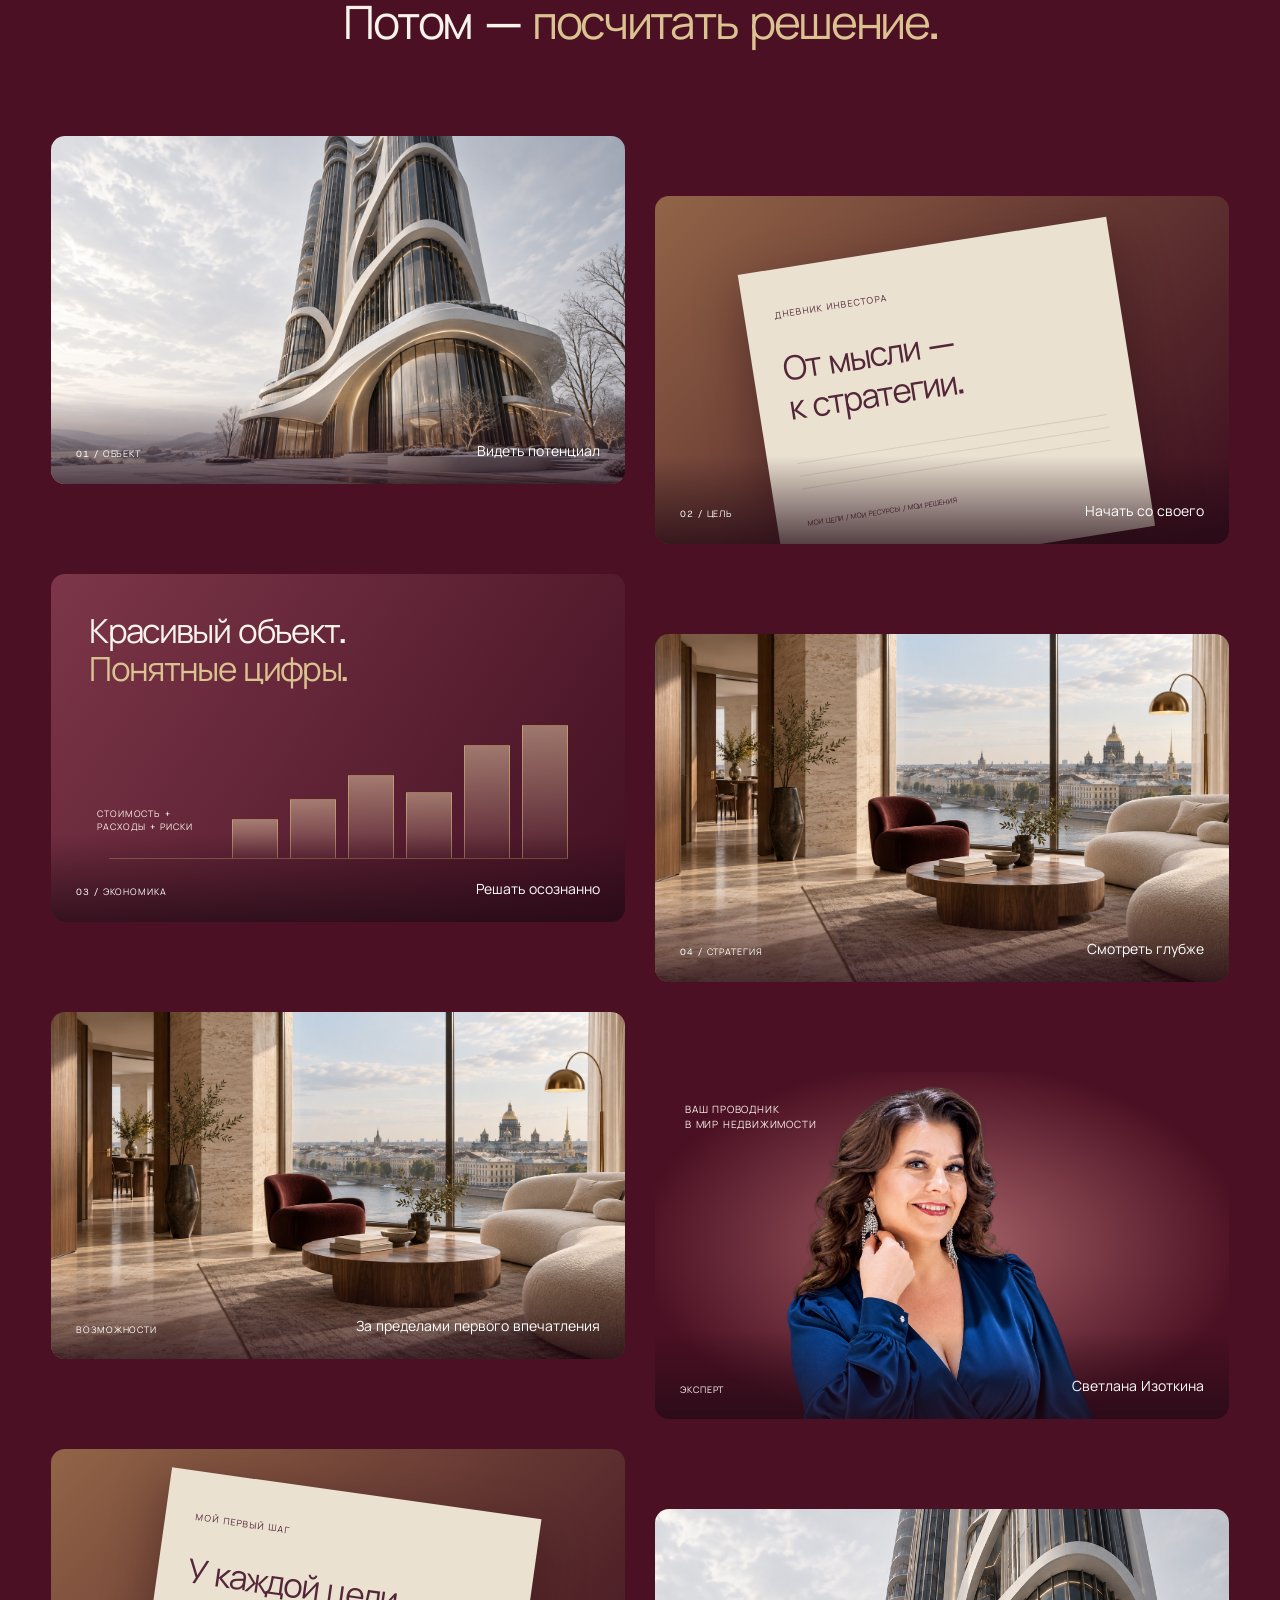
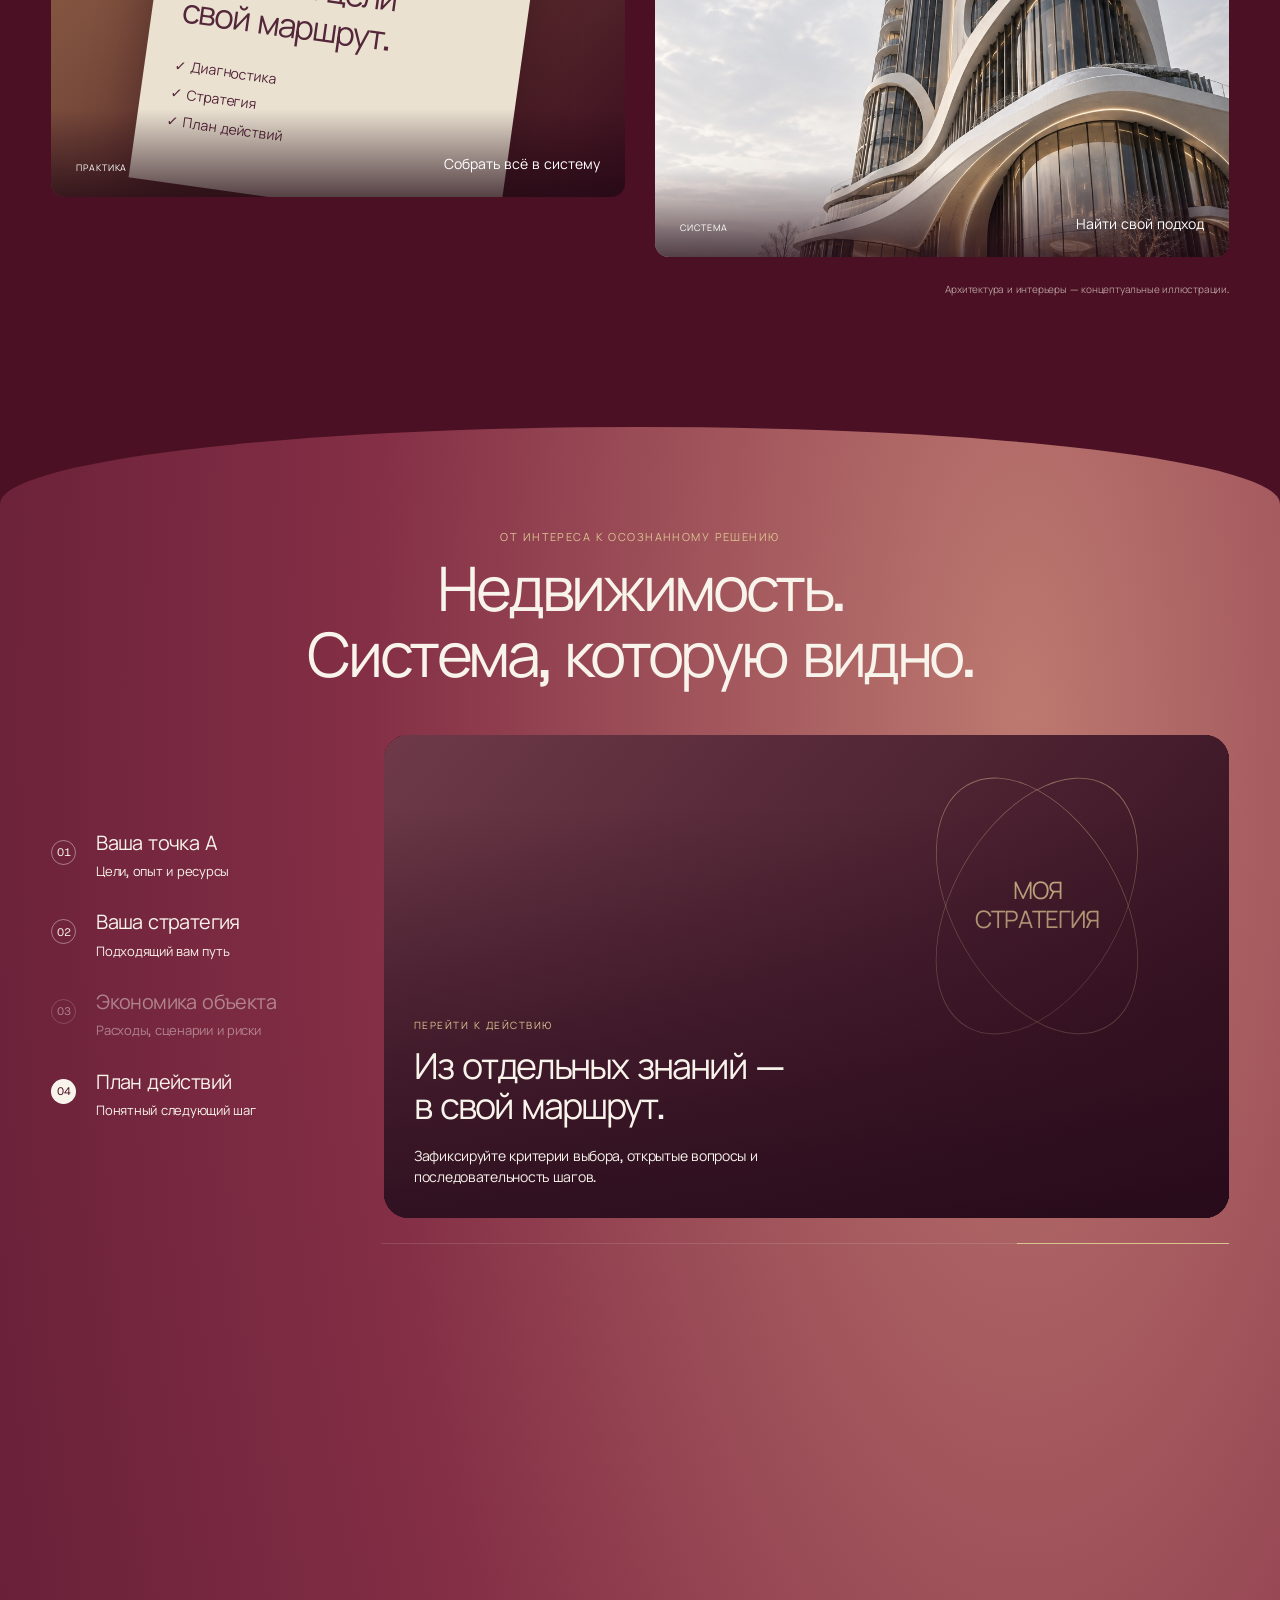
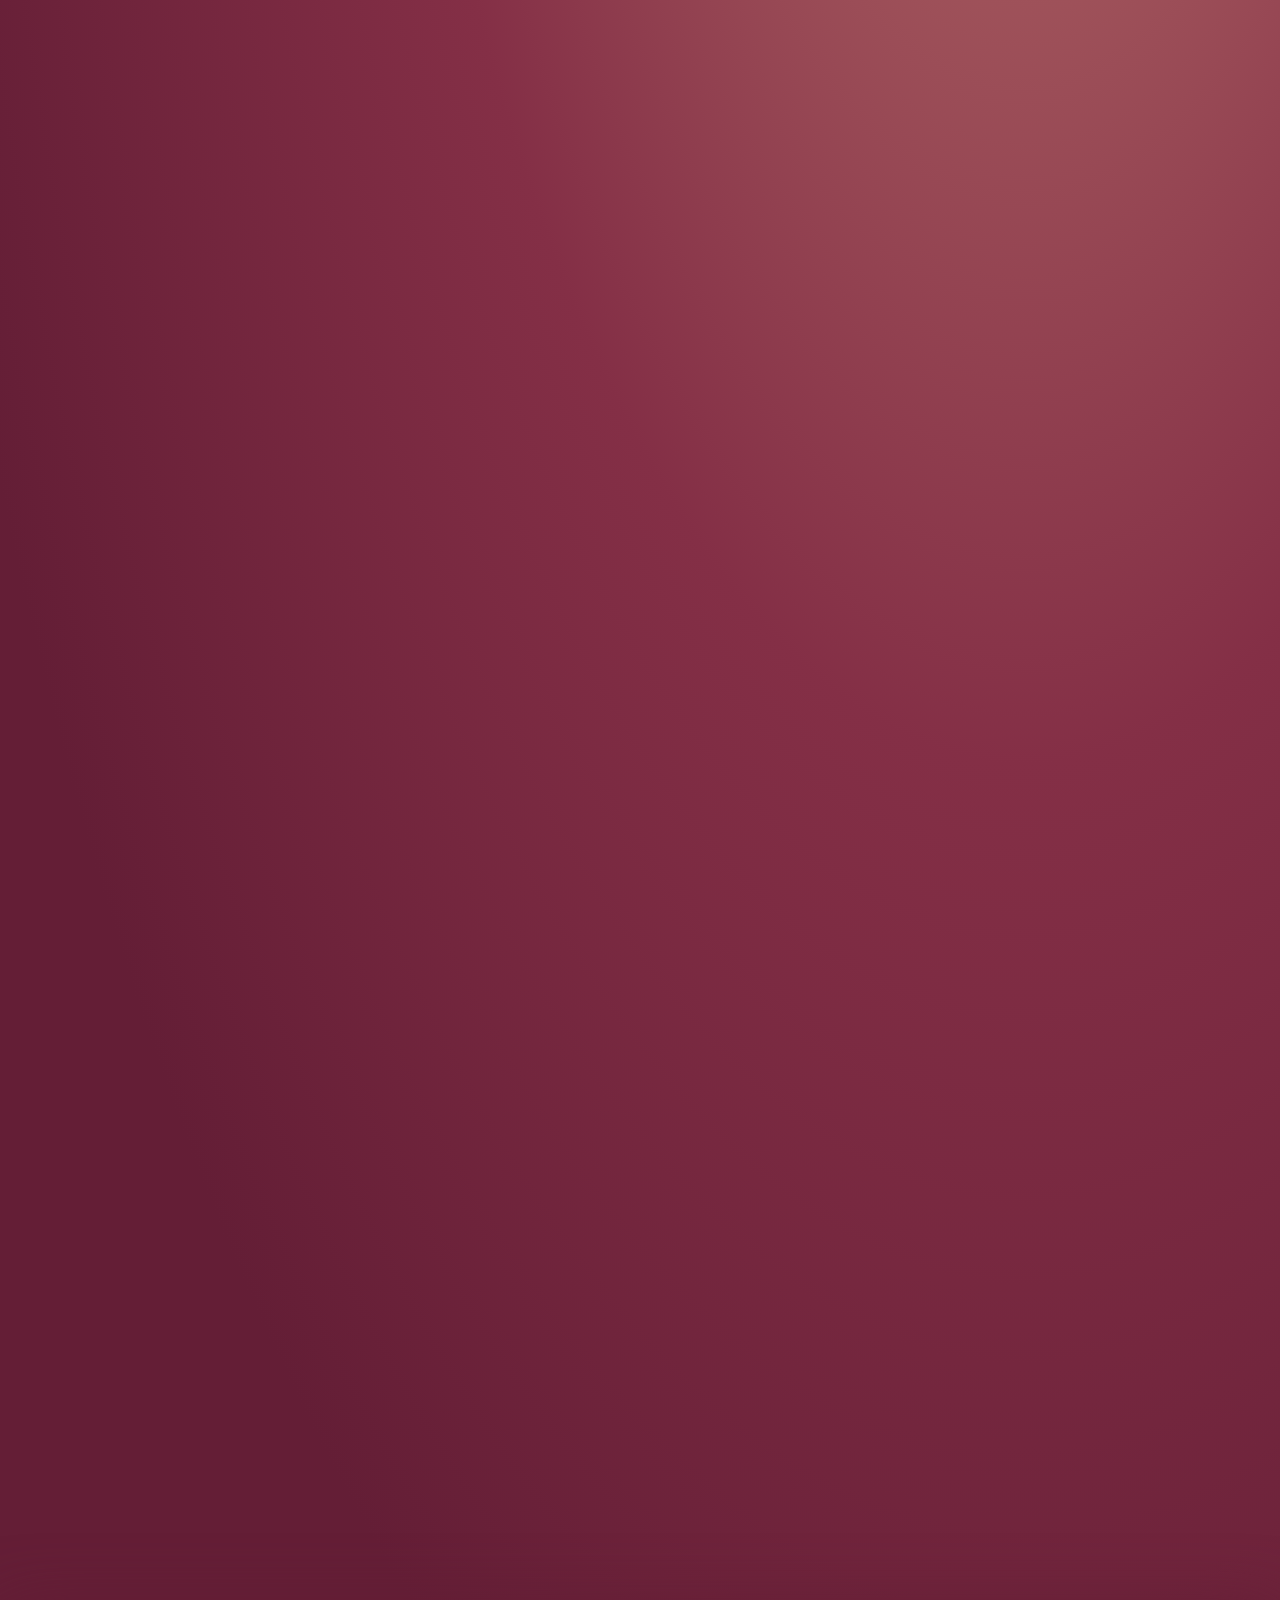
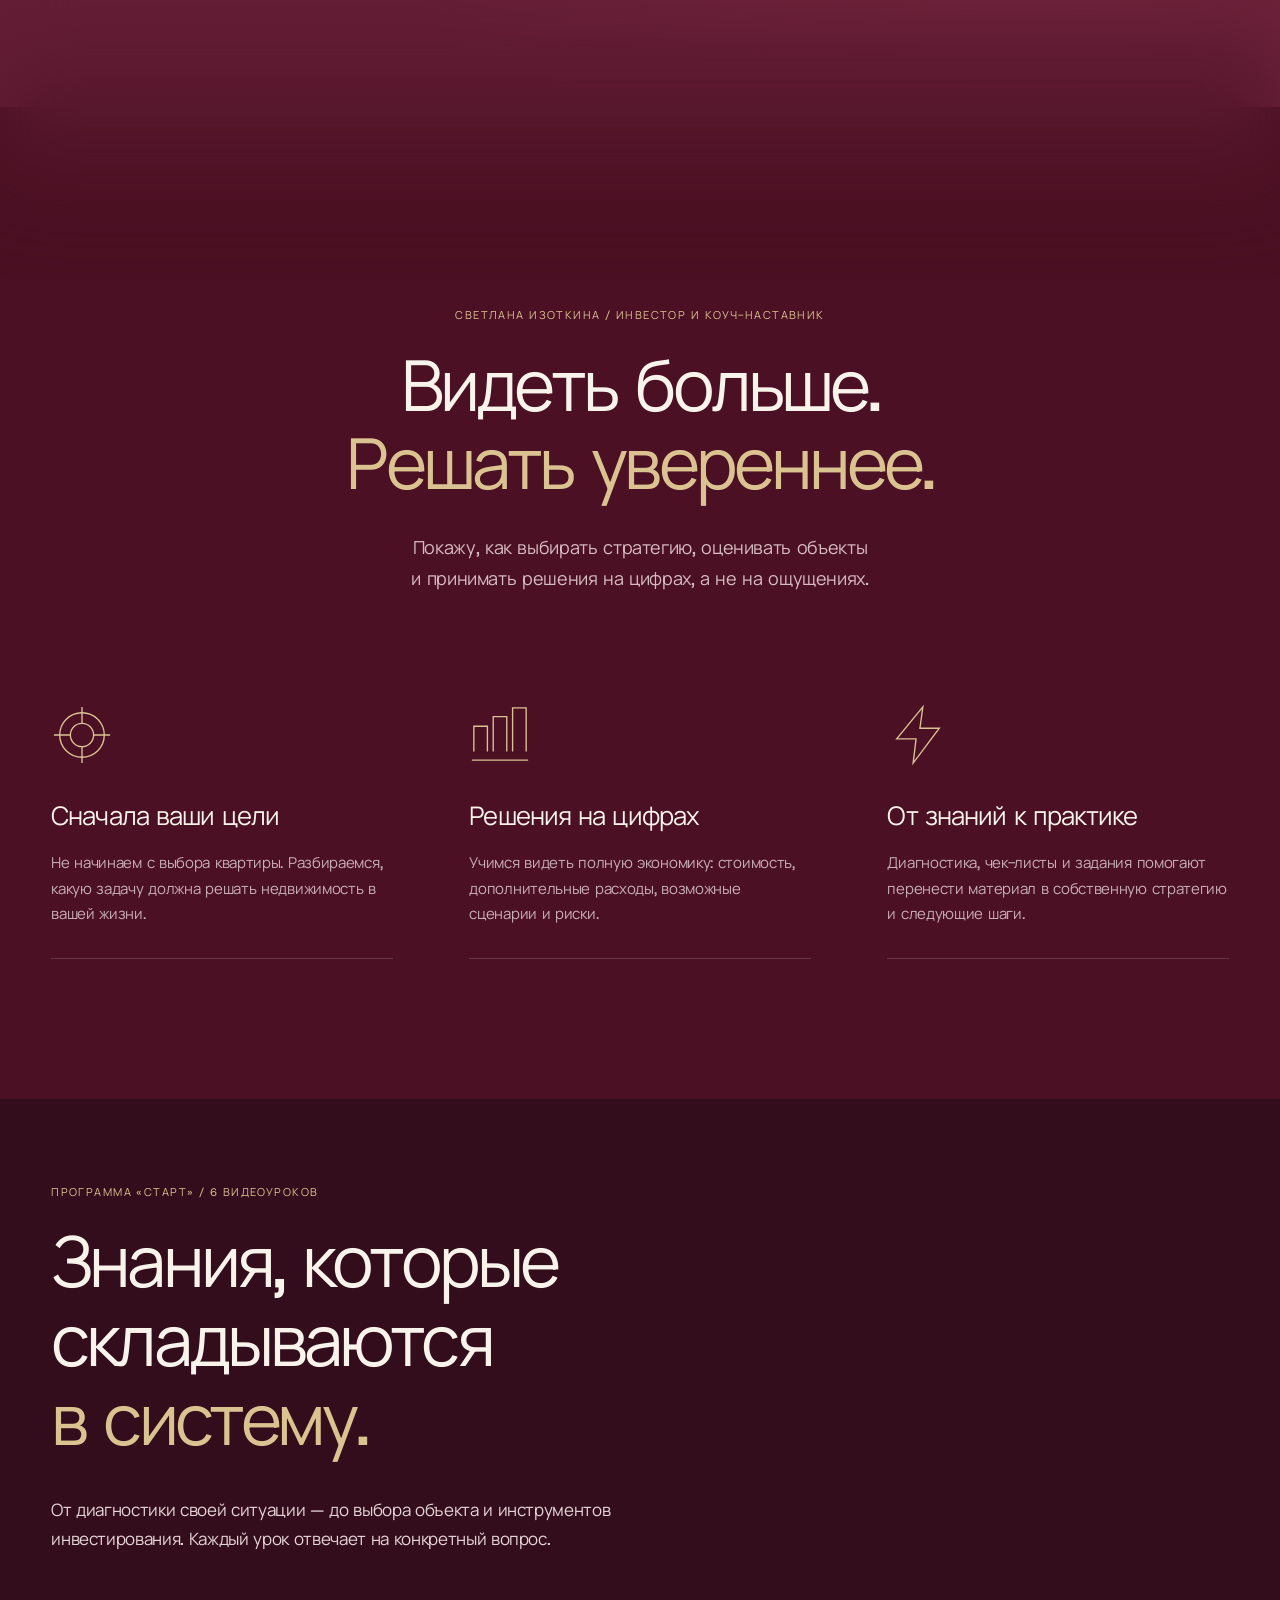
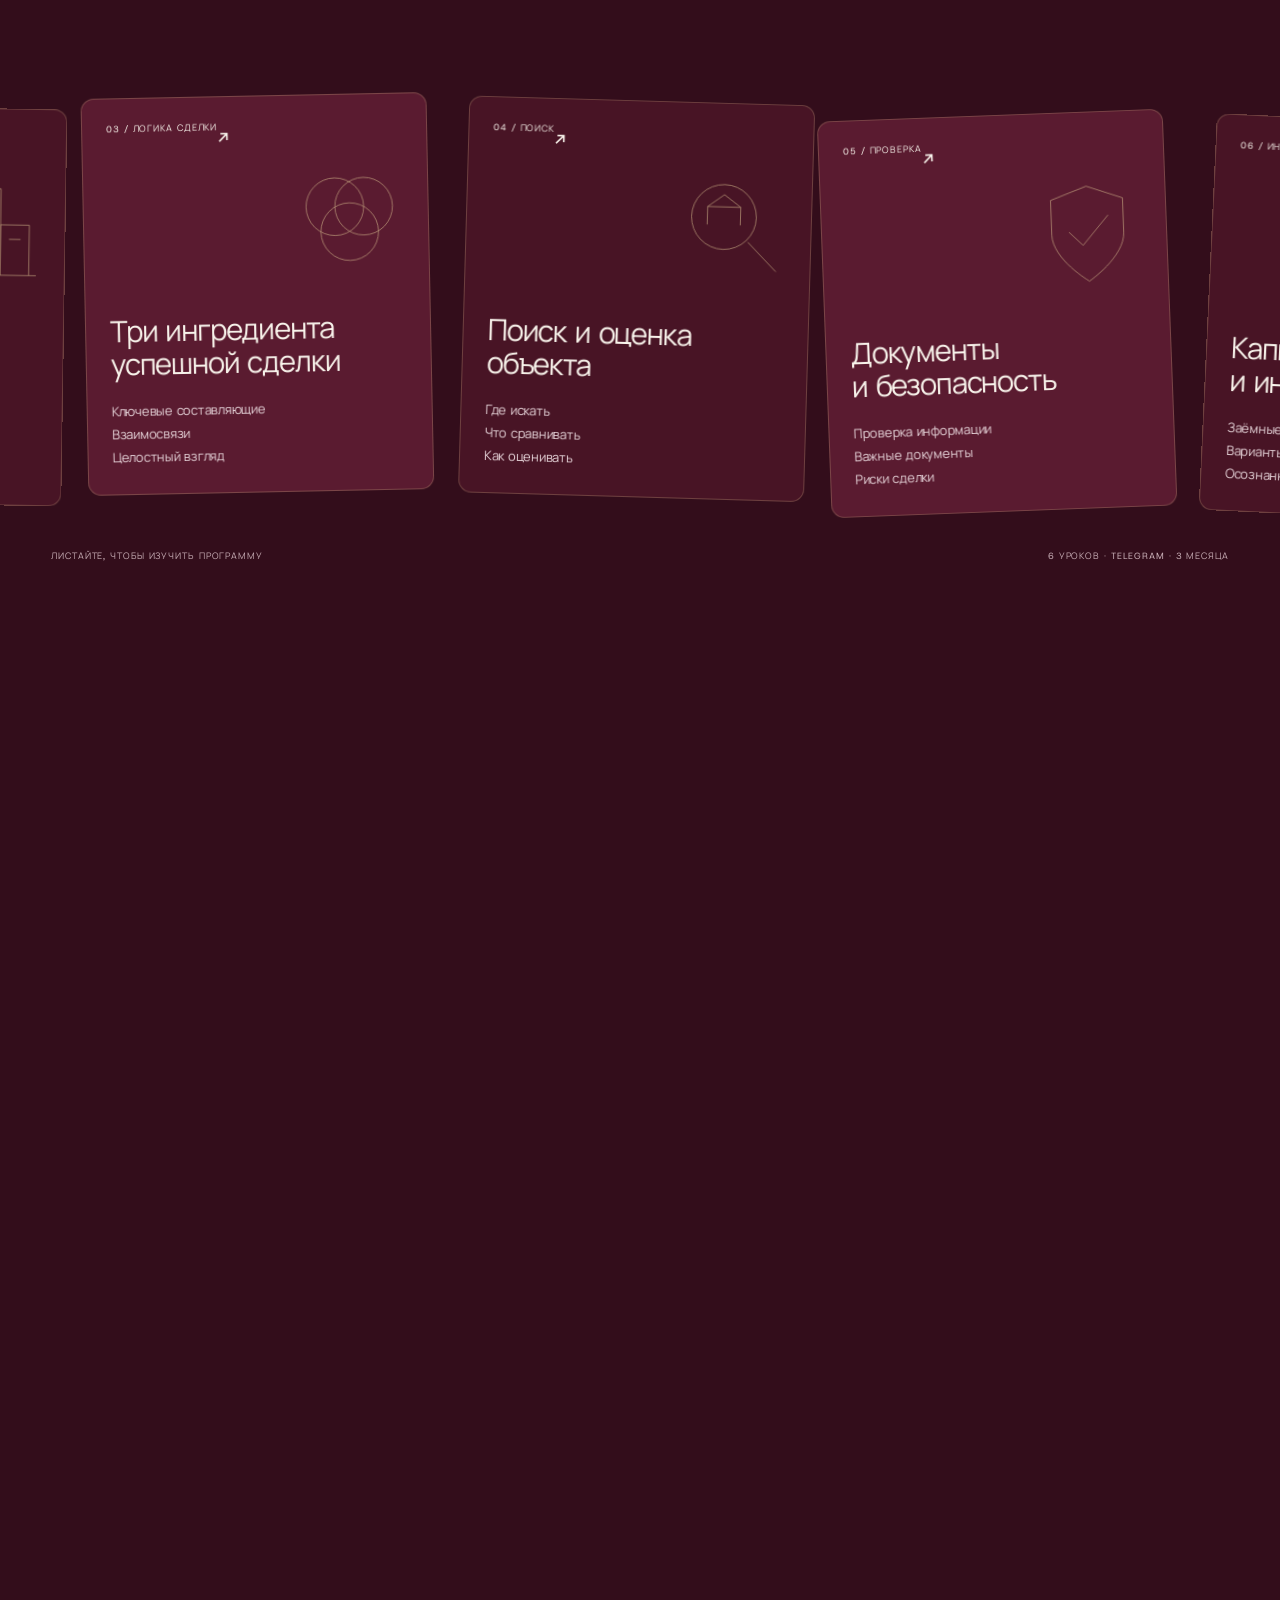
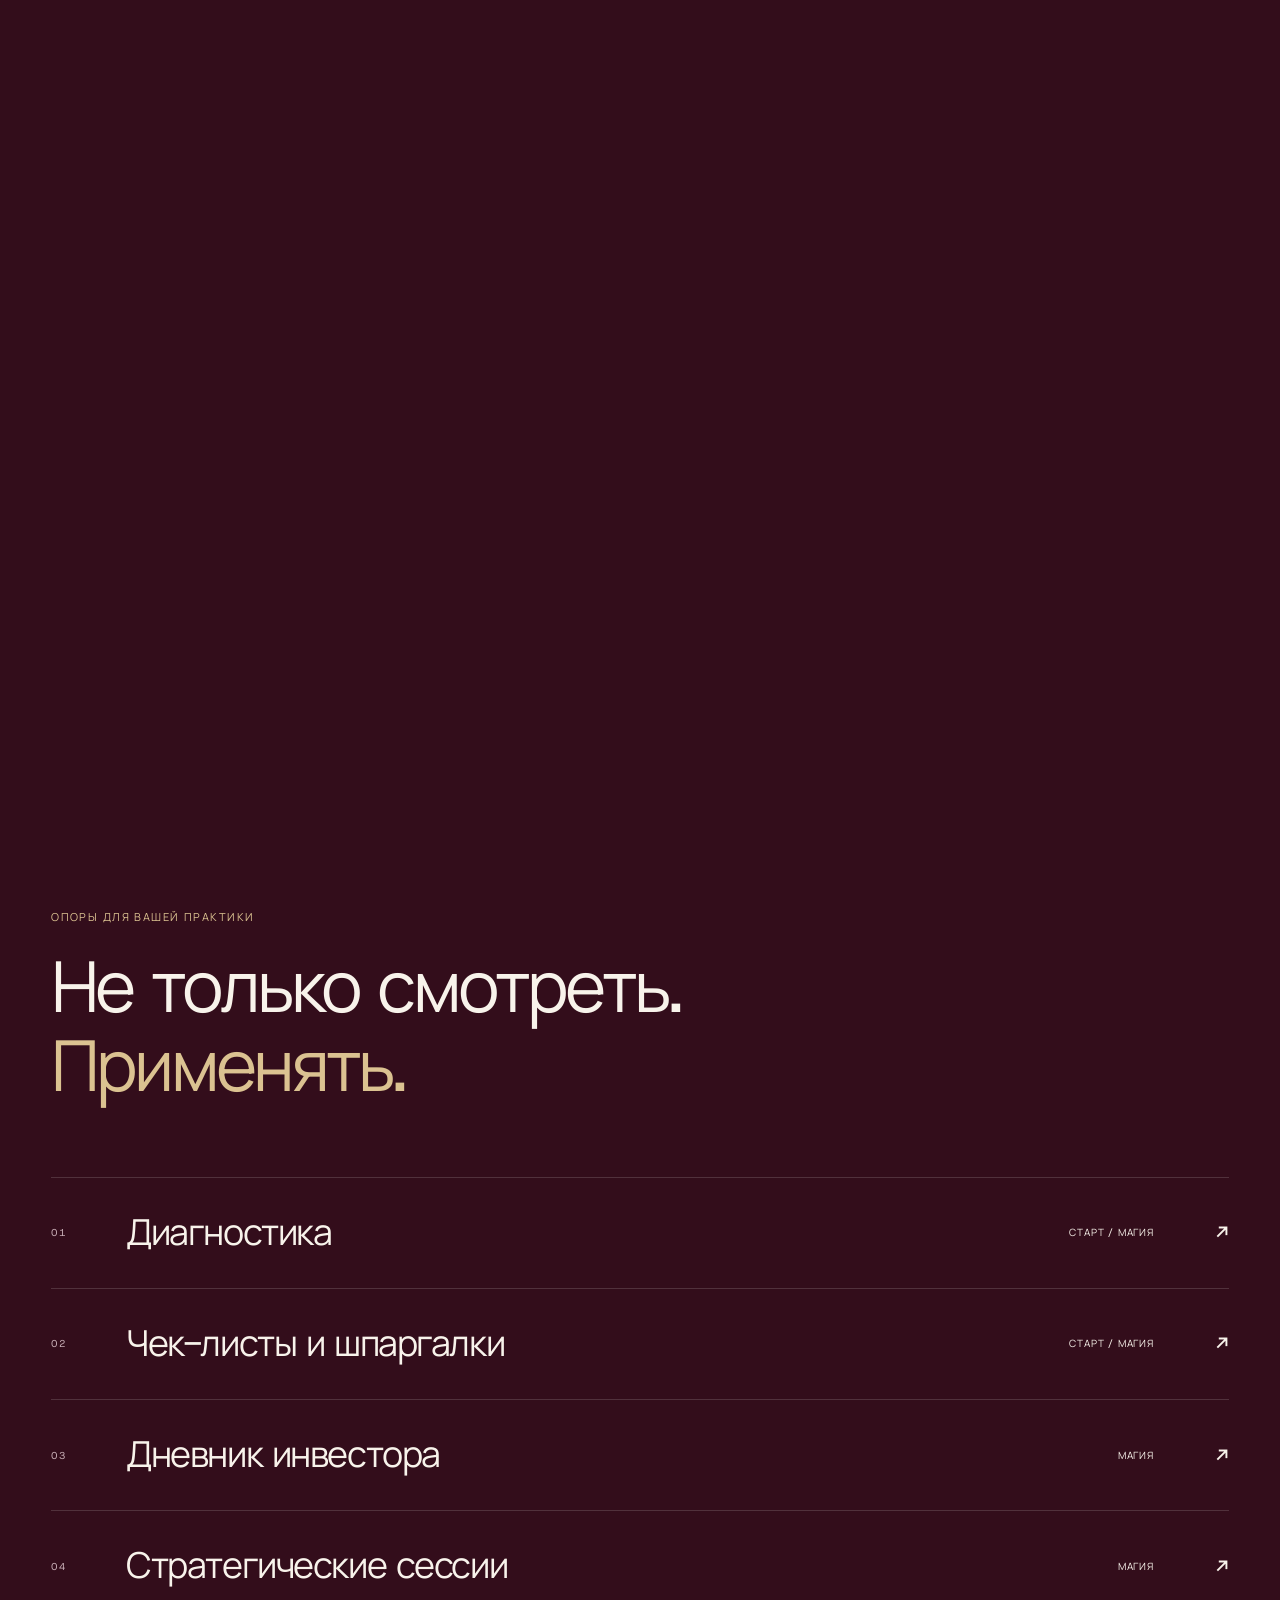
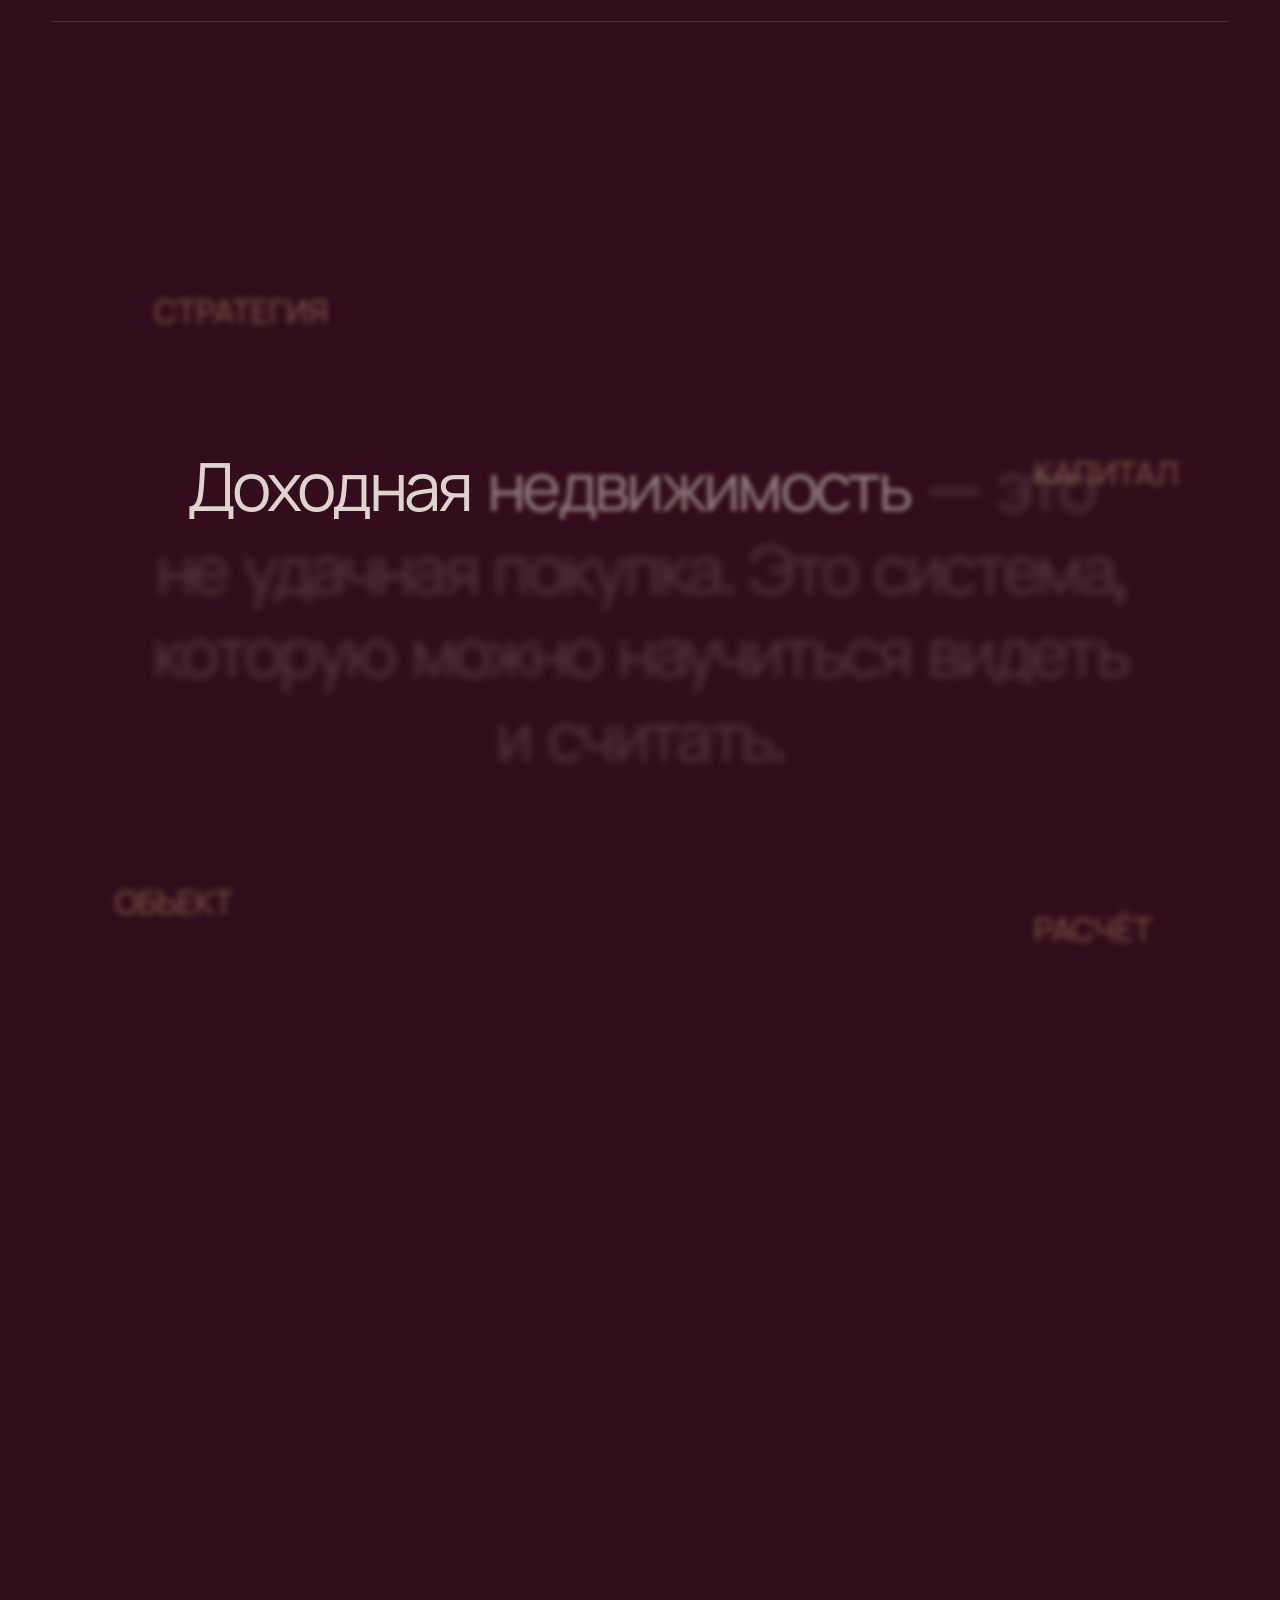
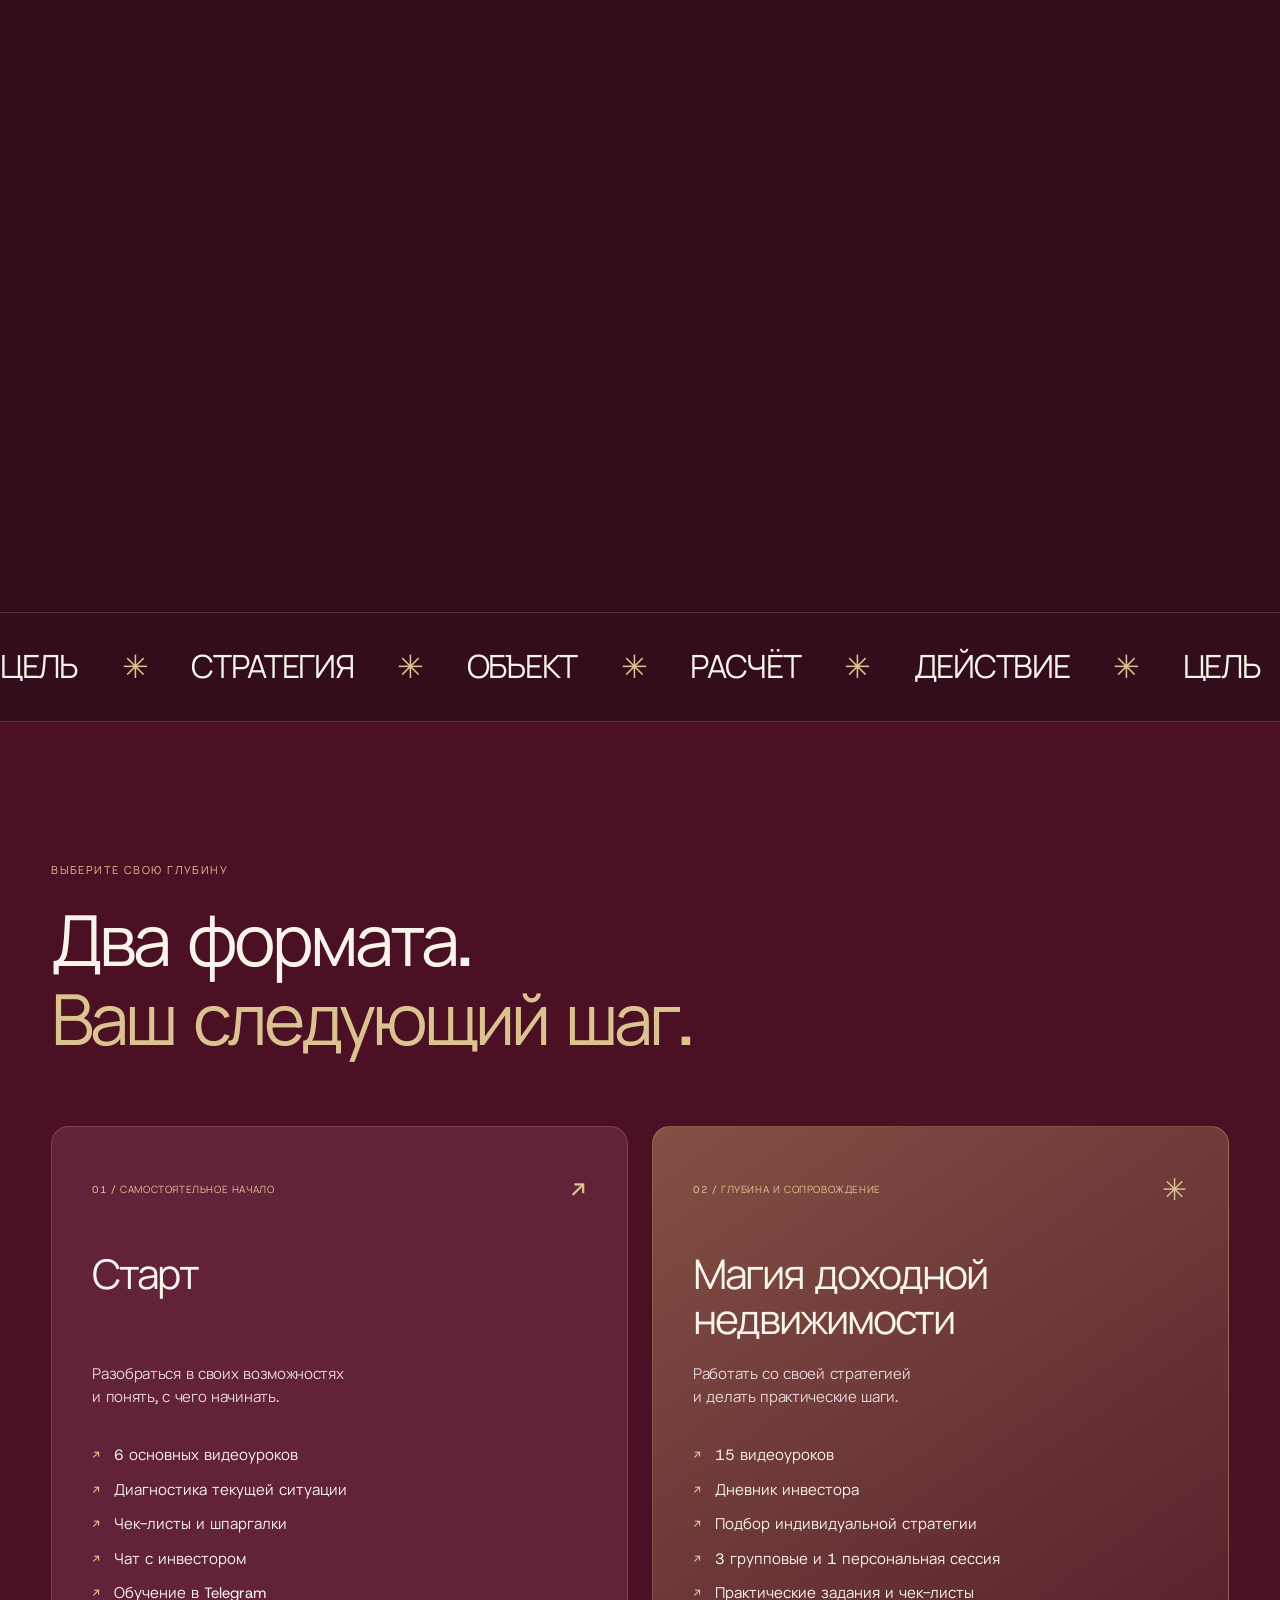
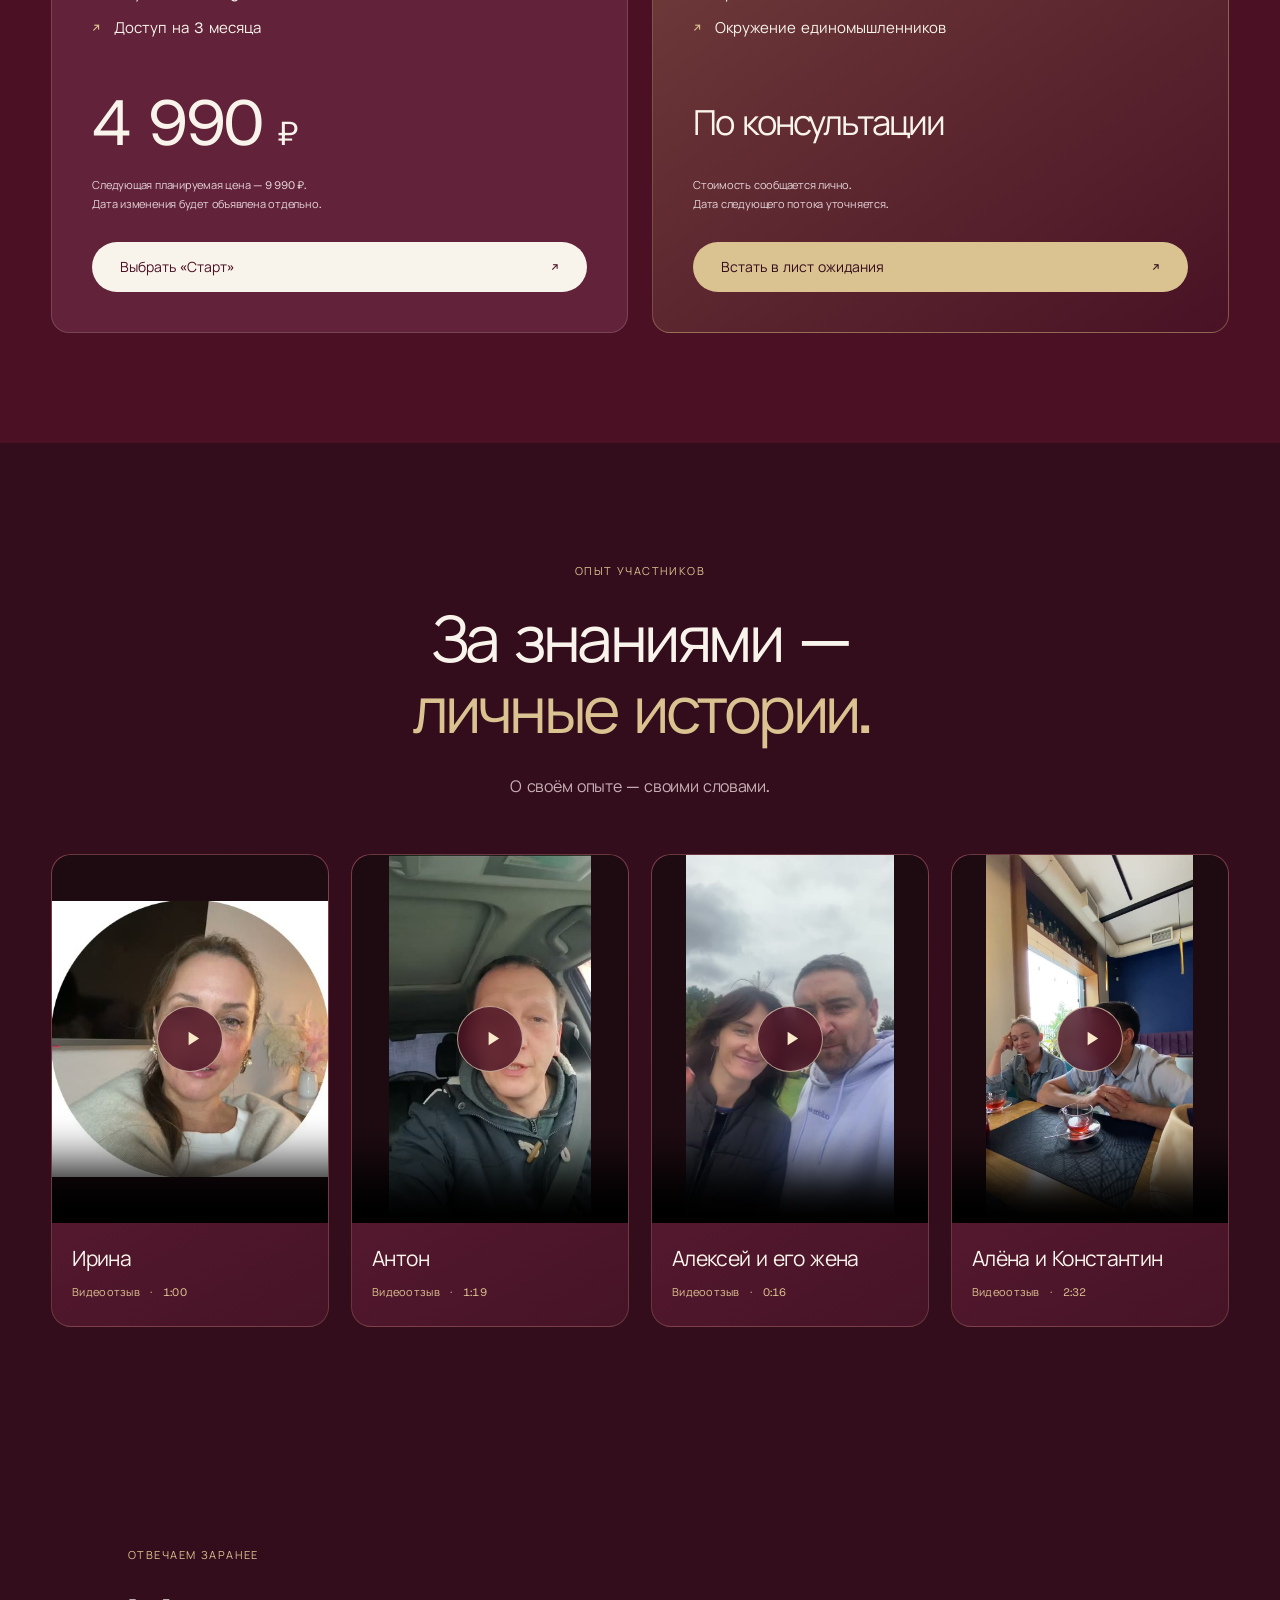
==== commit f165042d: "Add four playable video testimonials" ====
--- a/variant-2/index.html
+++ b/variant-2/index.html
@@ -1,5 +1,5 @@
 <!doctype html>
-<html lang="ru"><head><meta charset="utf-8"><meta name="viewport" content="width=device-width,initial-scale=1"><meta name="theme-color" content="#4b1023"><title>Светлана Изоткина — Доходная недвижимость</title><meta name="description" content="Научитесь видеть, считать и выбирать недвижимость системно. Программы «Старт» и «Магия доходной недвижимости» со Светланой Изоткиной."><link rel="canonical" href="https://aleksei1999.github.io/svetlana-realty/variant-2/"><link rel="icon" href="data:image/svg+xml,%3Csvg xmlns='http://www.w3.org/2000/svg' viewBox='0 0 80 80'%3E%3Crect width='80' height='80' rx='40' fill='%234b1023'/%3E%3Cpath d='M23 56V30h17V18h17v38' stroke='%23dec391' stroke-width='4' fill='none'/%3E%3C/svg%3E"><link rel="preload" as="font" href="assets/manrope.ttf" type="font/ttf" crossorigin><link rel="stylesheet" href="style.css?v=pointer-depth-1"><script src="app.js?v=pointer-depth-1" defer></script></head>
+<html lang="ru"><head><meta charset="utf-8"><meta name="viewport" content="width=device-width,initial-scale=1"><meta name="theme-color" content="#4b1023"><title>Светлана Изоткина — Доходная недвижимость</title><meta name="description" content="Научитесь видеть, считать и выбирать недвижимость системно. Программы «Старт» и «Магия доходной недвижимости» со Светланой Изоткиной."><link rel="canonical" href="https://aleksei1999.github.io/svetlana-realty/variant-2/"><link rel="icon" href="data:image/svg+xml,%3Csvg xmlns='http://www.w3.org/2000/svg' viewBox='0 0 80 80'%3E%3Crect width='80' height='80' rx='40' fill='%234b1023'/%3E%3Cpath d='M23 56V30h17V18h17v38' stroke='%23dec391' stroke-width='4' fill='none'/%3E%3C/svg%3E"><link rel="preload" as="font" href="assets/manrope.ttf" type="font/ttf" crossorigin><link rel="stylesheet" href="style.css?v=video-reviews-1"><script src="app.js?v=video-reviews-1" defer></script></head>
 <body><a class="skip" href="#approach">К содержанию</a>
 <header class="header"><a href="#top" class="brand" aria-label="Светлана Изоткина — на главную">СВЕТЛАНА<span>ИЗОТКИНА</span><i>↗</i></a><a class="pill light" href="#formats"><span class="dot"></span> Найти свой формат <span>↗</span></a></header>
 <main id="top">
@@ -32,7 +32,7 @@
 <section class="materials section-pad" id="materials"><p class="eyebrow">ОПОРЫ ДЛЯ ВАШЕЙ ПРАКТИКИ</p><h2 class="reveal">Не только смотреть.<br><span>Применять.</span></h2><div class="material-list"><button data-material="0"><span class="material-no">01</span><h3>Диагностика</h3><span>СТАРТ / МАГИЯ</span><b>↗</b></button><button data-material="1"><span class="material-no">02</span><h3>Чек-листы и шпаргалки</h3><span>СТАРТ / МАГИЯ</span><b>↗</b></button><button data-material="2"><span class="material-no">03</span><h3>Дневник инвестора</h3><span>МАГИЯ</span><b>↗</b></button><button data-material="3"><span class="material-no">04</span><h3>Стратегические сессии</h3><span>МАГИЯ</span><b>↗</b></button></div><div class="hover-paper" aria-hidden="true"><span>МАТЕРИАЛЫ ОБУЧЕНИЯ</span><strong>Моя<br>стратегия.</strong><i>От знаний к действию ↗</i></div></section>
 <section class="manifest-track"><div class="manifest-sticky"><div class="floating-words" aria-hidden="true"><span>СТРАТЕГИЯ</span><span>КАПИТАЛ</span><span>ОБЪЕКТ</span><span>РАСЧЁТ</span></div><h2 class="manifest-text">Доходная недвижимость — это не удачная покупка. Это система, которую можно научиться видеть и считать.</h2></div><div class="marquee" aria-hidden="true"><div>ЦЕЛЬ <i>✳</i> СТРАТЕГИЯ <i>✳</i> ОБЪЕКТ <i>✳</i> РАСЧЁТ <i>✳</i> ДЕЙСТВИЕ <i>✳</i> ЦЕЛЬ <i>✳</i> СТРАТЕГИЯ <i>✳</i> ОБЪЕКТ <i>✳</i> РАСЧЁТ <i>✳</i> ДЕЙСТВИЕ <i>✳</i></div></div></section>
 <section class="formats section-pad" id="formats"><p class="eyebrow">ВЫБЕРИТЕ СВОЮ ГЛУБИНУ</p><h2 class="reveal">Два формата.<br><span>Ваш следующий шаг.</span></h2><div class="price-grid"><article class="price-card"><div class="price-top"><span>01 / САМОСТОЯТЕЛЬНОЕ НАЧАЛО</span><span>↗</span></div><h3>Старт</h3><p>Разобраться в своих возможностях<br>и понять, с чего начинать.</p><ul><li>6 основных видеоуроков</li><li>Диагностика текущей ситуации</li><li>Чек-листы и шпаргалки</li><li>Чат с инвестором</li><li>Обучение в Telegram</li><li>Доступ на 3 месяца</li></ul><div class="price-value">4 990 <small>₽</small></div><p class="price-note">Следующая планируемая цена — 9 990 ₽.<br>Дата изменения будет объявлена отдельно.</p><button class="pill light" data-form="start">Выбрать «Старт» <span>↗</span></button></article><article class="price-card magic"><div class="price-top"><span>02 / ГЛУБИНА И СОПРОВОЖДЕНИЕ</span><span>✳</span></div><h3>Магия доходной<br>недвижимости</h3><p>Работать со своей стратегией<br>и делать практические шаги.</p><ul><li>15 видеоуроков</li><li>Дневник инвестора</li><li>Подбор индивидуальной стратегии</li><li>3 групповые и 1 персональная сессия</li><li>Практические задания и чек-листы</li><li>Окружение единомышленников</li></ul><div class="price-value consultation">По консультации</div><p class="price-note">Стоимость сообщается лично.<br>Дата следующего потока уточняется.</p><button class="pill gold" data-form="magic">Встать в лист ожидания <span>↗</span></button></article></div></section>
-<section class="reviews section-pad" id="reviews"><p class="eyebrow">ОПЫТ УЧАСТНИКОВ</p><h2 class="reveal">За знаниями —<br><span>личные истории.</span></h2><div class="review-tabs" role="tablist" aria-label="Форматы отзывов"><button role="tab" aria-selected="true" aria-controls="reviewPanel" id="videoTab" data-review="0">Видеоистории</button><button role="tab" aria-selected="false" aria-controls="reviewPanel" id="messageTab" tabindex="-1" data-review="1">Сообщения</button></div><div class="review-body" id="reviewPanel" role="tabpanel" aria-labelledby="videoTab"><div class="review-symbol" aria-hidden="true">“</div><p class="review-quote">Самое важное —<br>опыт реальных людей.</p><p id="reviewNote">Видеоистории участников готовятся к публикации.</p><div class="review-author"><img src="assets/expert-cutout.png" alt="" loading="lazy"><div>Светлана Изоткина<span>Автор образовательных программ</span></div></div></div></section>
+<section class="reviews section-pad" id="reviews"><p class="eyebrow">ОПЫТ УЧАСТНИКОВ</p><h2 class="reveal">За знаниями —<br><span>личные истории.</span></h2><p class="reviews-intro">О своём опыте — своими словами.</p><div class="video-reviews"><article class="video-review" data-review-video><div class="review-media"><video controls playsinline preload="none" poster="assets/reviews/review-circle.jpg" aria-label="Видеоотзыв: Ирина"><source src="assets/reviews/review-circle.mp4" type="video/mp4">Ваш браузер не поддерживает видео. <a href="assets/reviews/review-circle.mp4">Открыть ролик</a></video><button class="review-play" aria-label="Смотреть отзыв: Ирина"><svg viewBox="0 0 24 24" aria-hidden="true"><path d="m9 5 11 7-11 7Z"/></svg></button></div><div class="review-info"><h3>Ирина</h3><p>Видеоотзыв <span aria-hidden="true">·</span> <time datetime="PT1M">1:00</time></p><p class="video-status" role="status" hidden></p></div></article><article class="video-review" data-review-video><div class="review-media"><video controls playsinline preload="none" poster="assets/reviews/review-car.jpg" aria-label="Видеоотзыв: Антон"><source src="assets/reviews/review-car.mp4" type="video/mp4">Ваш браузер не поддерживает видео. <a href="assets/reviews/review-car.mp4">Открыть ролик</a></video><button class="review-play" aria-label="Смотреть отзыв: Антон"><svg viewBox="0 0 24 24" aria-hidden="true"><path d="m9 5 11 7-11 7Z"/></svg></button></div><div class="review-info"><h3>Антон</h3><p>Видеоотзыв <span aria-hidden="true">·</span> <time datetime="PT1M19S">1:19</time></p><p class="video-status" role="status" hidden></p></div></article><article class="video-review" data-review-video><div class="review-media"><video controls playsinline preload="none" poster="assets/reviews/aleksey-family.jpg" aria-label="Видеоотзыв: Алексей и его жена"><source src="assets/reviews/aleksey-family.mp4" type="video/mp4">Ваш браузер не поддерживает видео. <a href="assets/reviews/aleksey-family.mp4">Открыть ролик</a></video><button class="review-play" aria-label="Смотреть отзыв: Алексей и его жена"><svg viewBox="0 0 24 24" aria-hidden="true"><path d="m9 5 11 7-11 7Z"/></svg></button></div><div class="review-info"><h3>Алексей и его жена</h3><p>Видеоотзыв <span aria-hidden="true">·</span> <time datetime="PT16S">0:16</time></p><p class="video-status" role="status" hidden></p></div></article><article class="video-review" data-review-video><div class="review-media"><video controls playsinline preload="none" poster="assets/reviews/alyona-konstantin.jpg" aria-label="Видеоотзыв: Алёна и Константин"><source src="assets/reviews/alyona-konstantin.mp4" type="video/mp4">Ваш браузер не поддерживает видео. <a href="assets/reviews/alyona-konstantin.mp4">Открыть ролик</a></video><button class="review-play" aria-label="Смотреть отзыв: Алёна и Константин"><svg viewBox="0 0 24 24" aria-hidden="true"><path d="m9 5 11 7-11 7Z"/></svg></button></div><div class="review-info"><h3>Алёна и Константин</h3><p>Видеоотзыв <span aria-hidden="true">·</span> <time datetime="PT2M32S">2:32</time></p><p class="video-status" role="status" hidden></p></div></article></div></section>
 <section class="faq section-pad" id="faq"><p class="eyebrow">ОТВЕЧАЕМ ЗАРАНЕЕ</p><h2 class="reveal">Хорошие вопросы.<br><span>Понятные ответы.</span></h2><div id="shortFaq"></div><div id="moreFaq" hidden></div><button class="pill outline" id="moreFaqButton" aria-expanded="false" aria-controls="moreFaq">Все 20 вопросов <span>+</span></button></section>
 <footer id="footer"><img class="footer-bg" src="assets/interior.jpg" alt="" loading="lazy"><div class="footer-shade"></div><div class="footer-content"><a class="brand" href="#top">СВЕТЛАНА<span>ИЗОТКИНА</span><i>↗</i></a><p class="eyebrow">ВАША СТРАТЕГИЯ НАЧИНАЕТСЯ С ПЕРВОГО ШАГА</p><h2 class="reveal">Готовы увидеть<br>недвижимость<br><span>по-новому?</span></h2><a class="pill light" href="#formats"><span class="dot"></span> Выбрать свой формат <span>↗</span></a><div class="footer-links"><a href="#author">Об эксперте</a><a href="#program">Программа</a><a href="#faq">Вопросы и ответы</a><a href="#top">Наверх ↑</a></div><div class="footer-bottom"><span>© 2026 СВЕТЛАНА ИЗОТКИНА</span><span>ОБРАЗОВАТЕЛЬНЫЙ ПРОЕКТ</span><button class="text-button" data-info="legal">Информация перед оформлением ↗</button></div></div></footer>
 </main><dialog id="infoDialog"><button class="close" aria-label="Закрыть окно">×</button><p class="eyebrow" id="infoLabel">ПРОГРАММА «СТАРТ»</p><h2 id="infoTitle"></h2><p id="infoText"></p><button class="pill gold" id="infoAction">Посмотреть форматы ↗</button></dialog>
--- a/variant-2/style.css
+++ b/variant-2/style.css
@@ -7,5 +7,6 @@
 @media(prefers-reduced-motion:reduce){html{scroll-behavior:auto}*,*:before,*:after{animation:none!important;transition:none!important}.motion-ready .reveal{opacity:1;transform:none}.hero-track,.approach-track,.services-track,.manifest-track{height:auto}.hero-stage{position:relative}.hero-art,.hero-person{transform:none!important;border-radius:0!important}.approach-sticky,.cards-sticky,.manifest-sticky{position:relative}.cards-sticky{height:auto;padding:60px 0}.cards-track{transform:none!important;width:100%;overflow-x:auto;padding-right:4vw}.lesson-card{transform:none!important}.manifest-text>span{opacity:1!important;filter:none!important}.manifest-sticky{min-height:80svh;height:auto;padding:100px 0 160px}.marquee>div{animation:none}}
 
 /* Cursor depth is independent from scroll motion and disabled on touch devices. */
+.reviews-intro{color:var(--muted);font-size:16px;margin:28px 0 0}.video-reviews{display:grid;grid-template-columns:repeat(4,minmax(0,1fr));gap:22px;margin-top:55px;text-align:left}.video-review{min-width:0;background:linear-gradient(150deg,#682039,#461326);border:1px solid #dbc29133;border-radius:20px;overflow:hidden}.review-media{position:relative;aspect-ratio:3/4;background:#1e0b12}.review-media video{display:block;width:100%;height:100%;object-fit:contain}.review-play{position:absolute;left:50%;top:50%;transform:translate(-50%,-50%);width:66px;height:66px;border-radius:50%;border:1px solid #f5e5c5a6;background:#4b1023c7;backdrop-filter:blur(8px);color:#f7e9ca;display:grid;place-items:center;transition:background .3s,scale .3s}.review-play:hover{background:#8c374dd9;scale:1.08}.review-play svg{width:23px;height:23px;fill:currentColor;margin-left:2px}.video-review.is-playing .review-play{display:none}.review-info{padding:23px 20px 25px}.review-info h3{font-size:21px;line-height:1.25;letter-spacing:-.03em}.review-info>p:not(.video-status){margin-top:12px;font-size:11px;color:var(--gold);letter-spacing:.025em}.review-info p span{margin:0 7px}.video-status{font-size:11px;line-height:1.5;margin-top:12px;color:#f2cbd4}.video-status[hidden]{display:none}@media(max-width:1100px){.video-reviews{grid-template-columns:repeat(2,minmax(0,1fr));gap:24px}.review-media{aspect-ratio:4/5}.review-info h3{font-size:24px}}@media(max-width:540px){.video-reviews{grid-template-columns:1fr;gap:25px;margin-top:35px}.reviews-intro{font-size:13px;margin-top:20px}.review-media{aspect-ratio:4/5;max-height:470px}.review-info{padding:21px}.review-info h3{font-size:23px}}
 @media (hover:hover) and (pointer:fine) and (min-width:701px) and (prefers-reduced-motion:no-preference){.hero-art h1,.hero-meta{will-change:translate}.hero-person{will-change:transform,translate}}
 @media (prefers-reduced-motion:reduce),(hover:none),(pointer:coarse),(max-width:700px){.hero-person,.hero-art h1,.hero-meta,.glow{translate:0 0!important}}
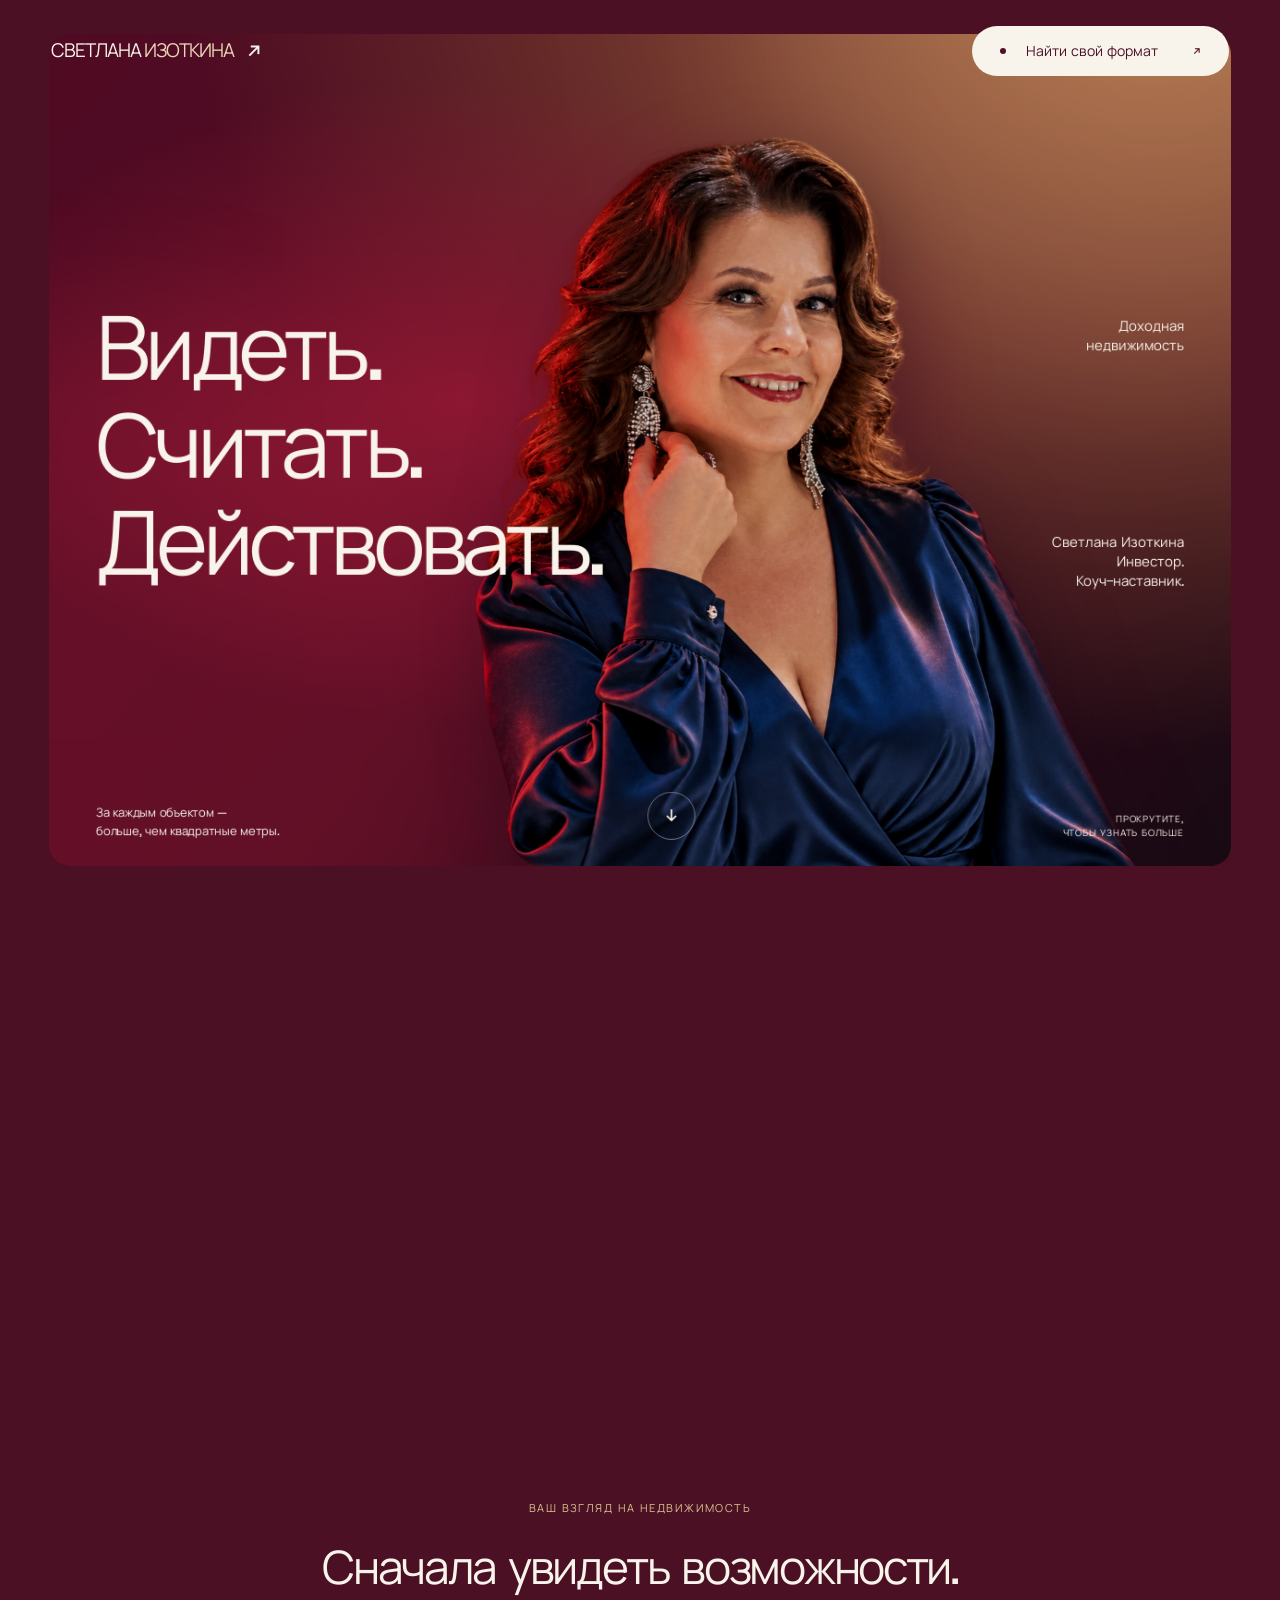
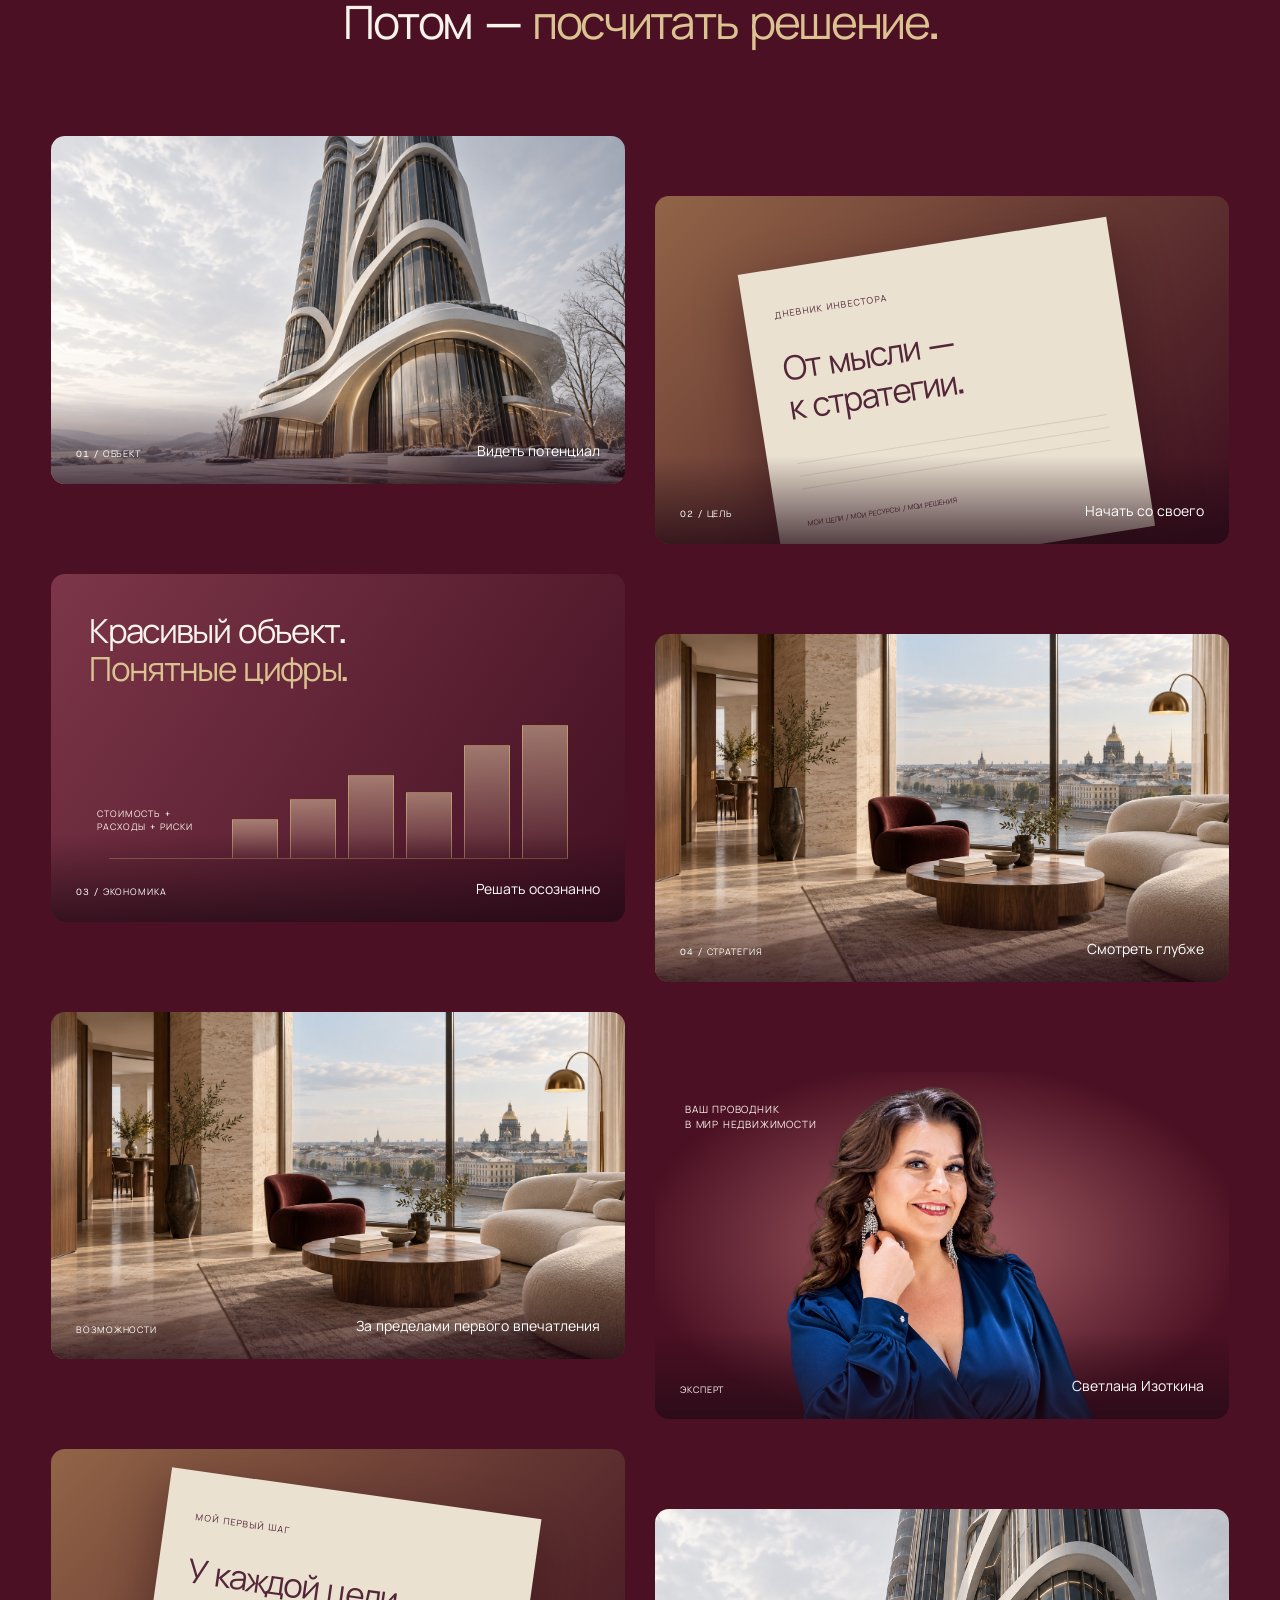
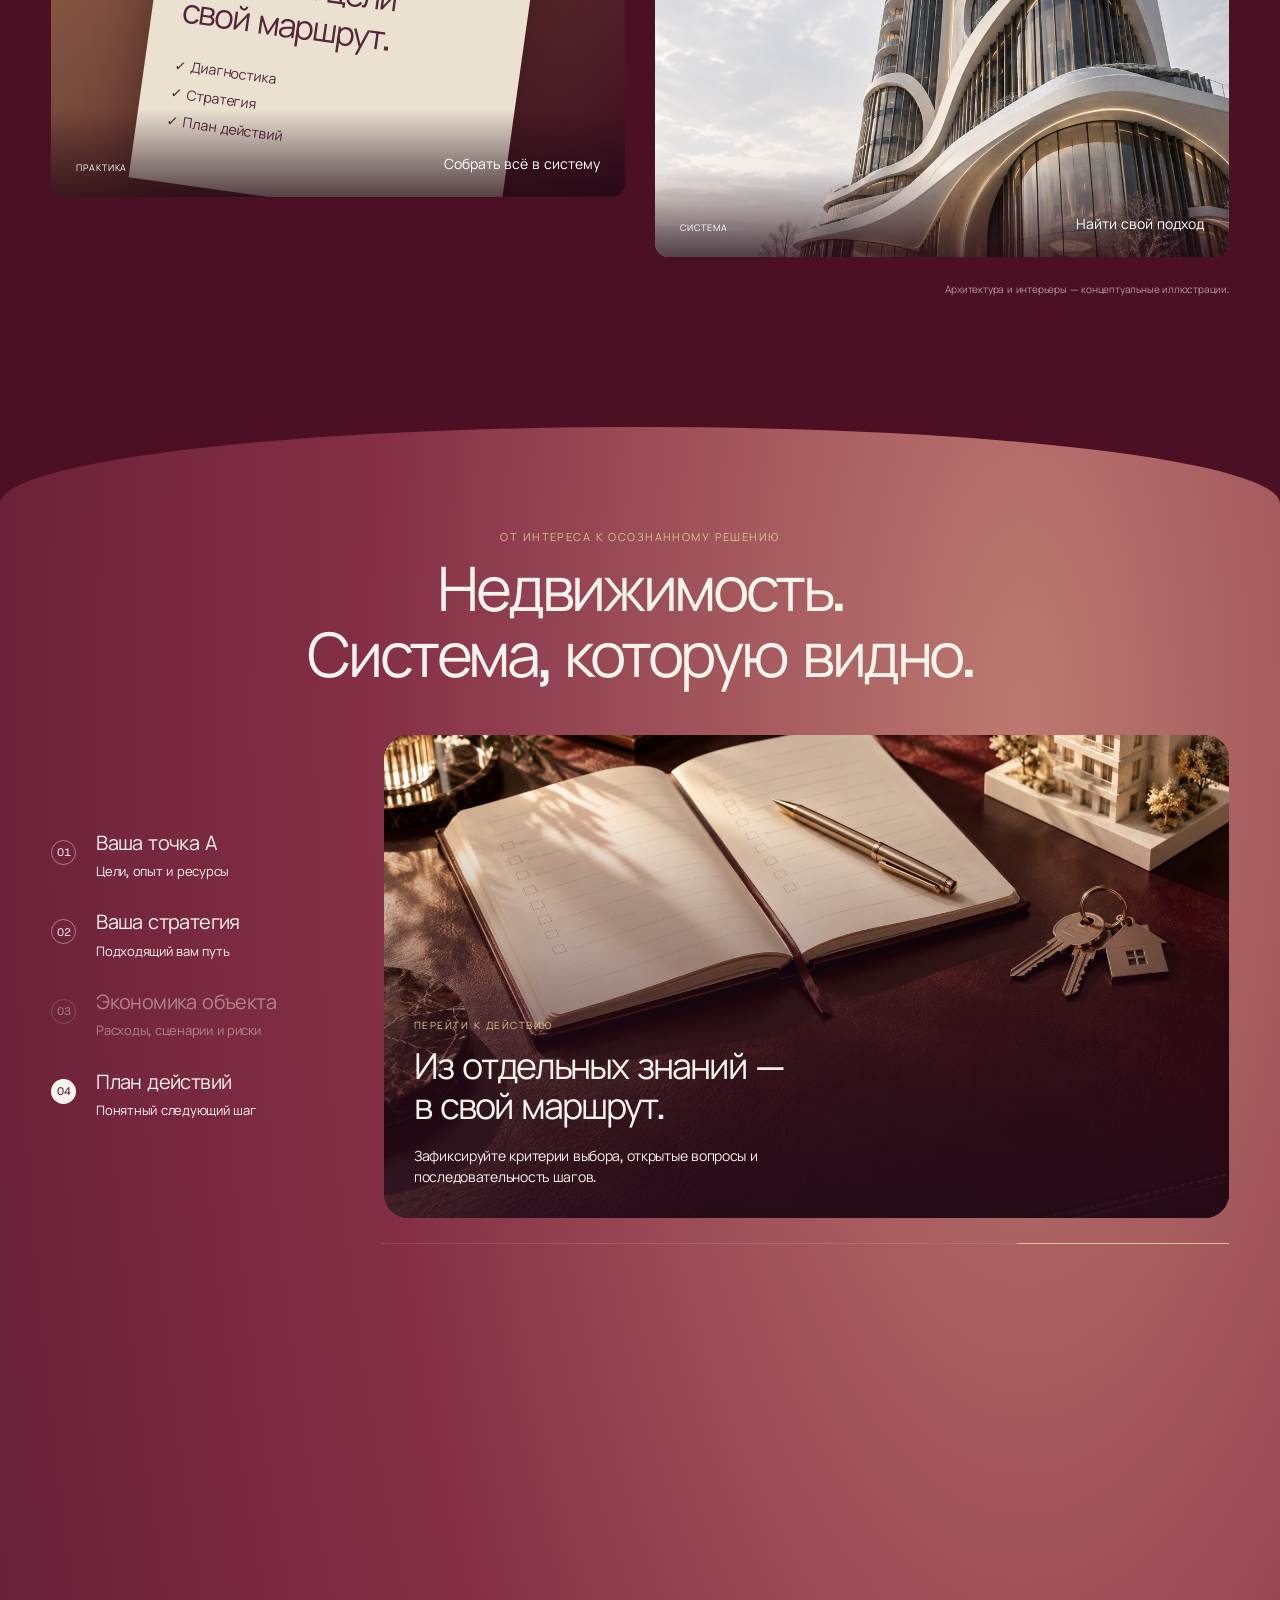
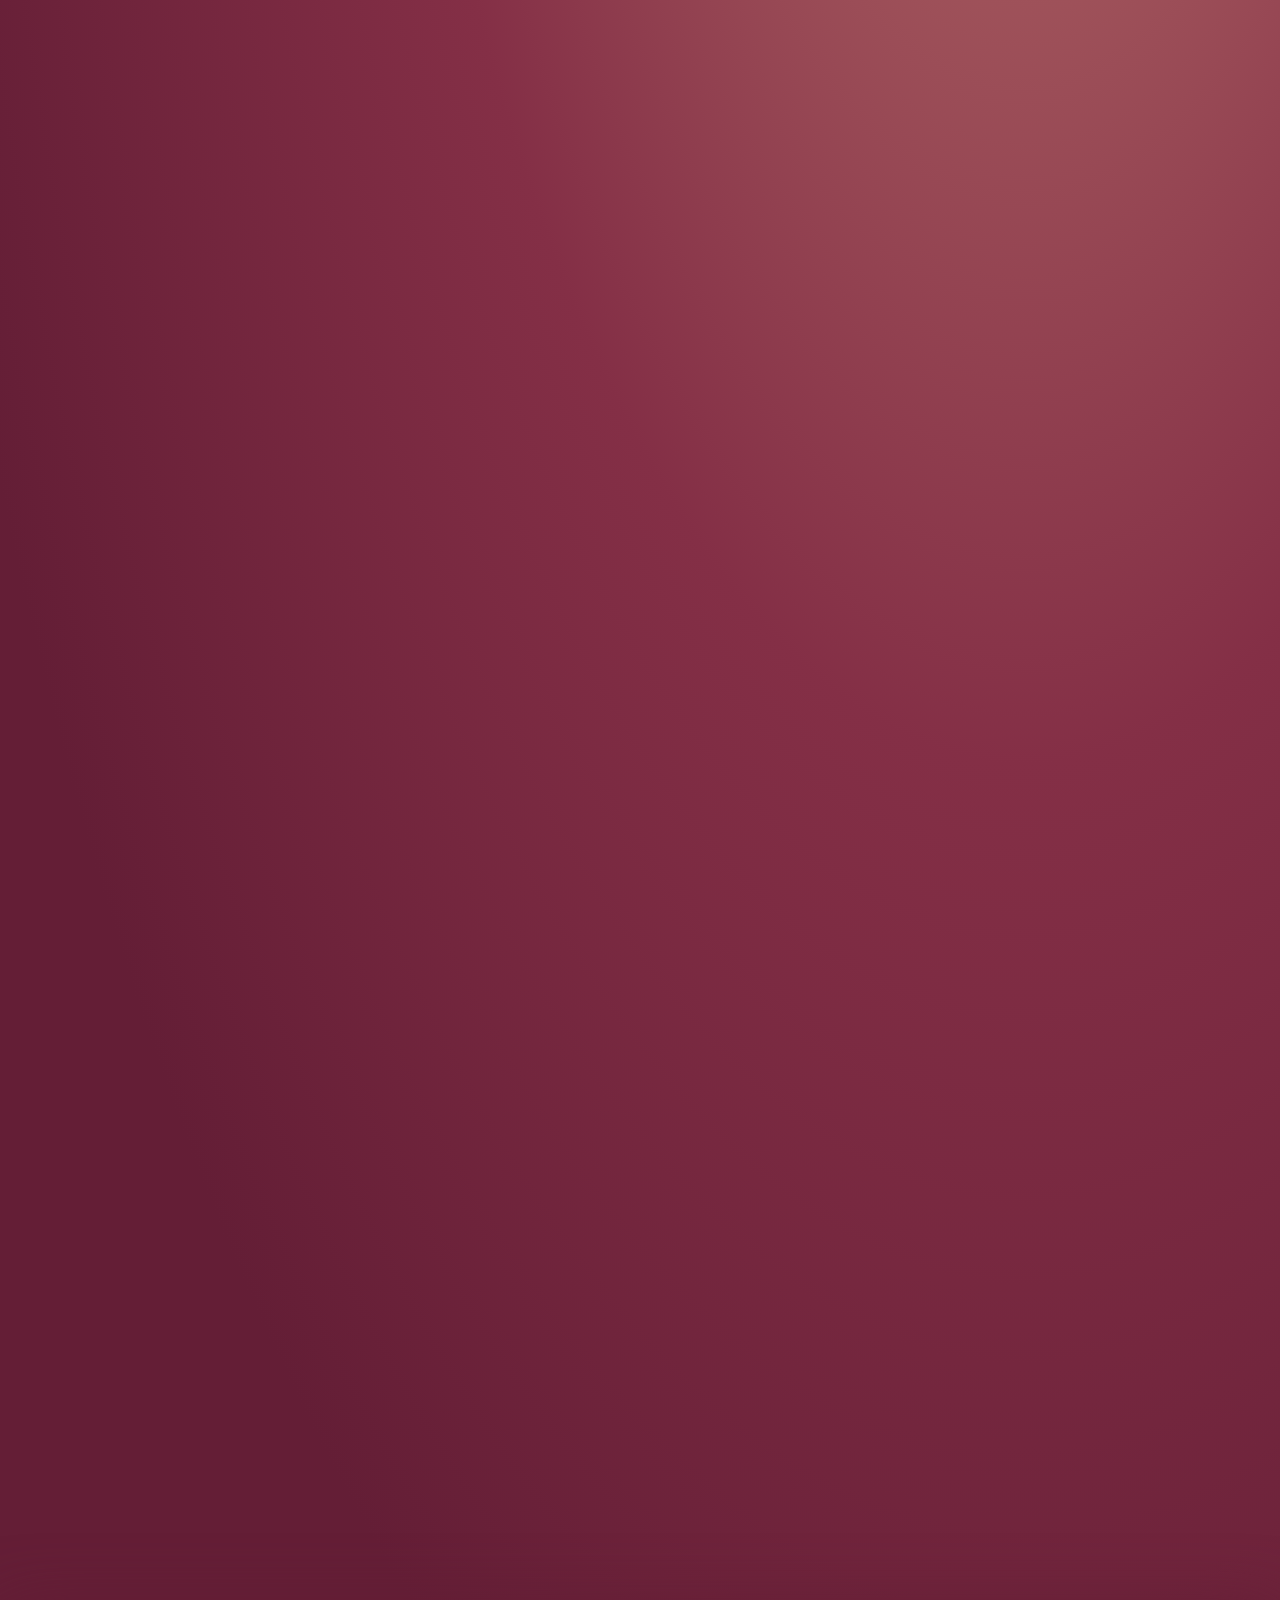
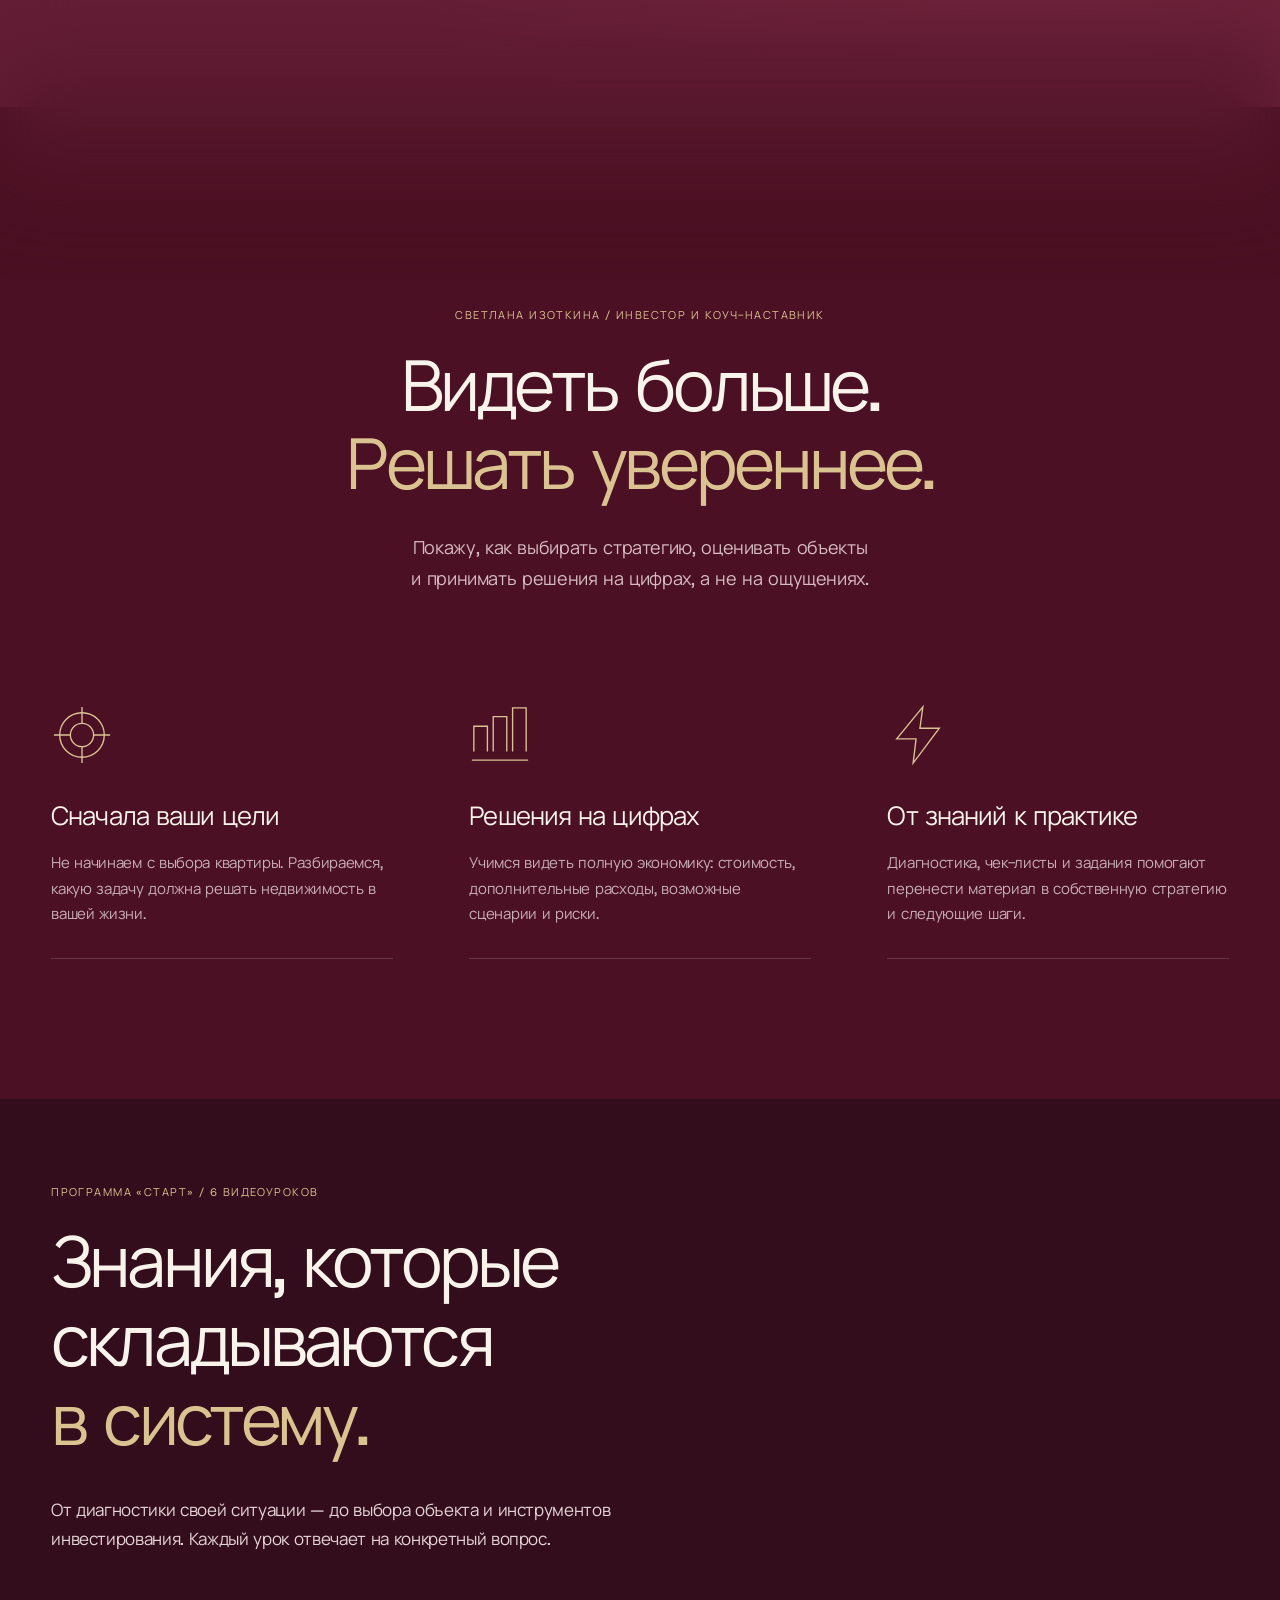
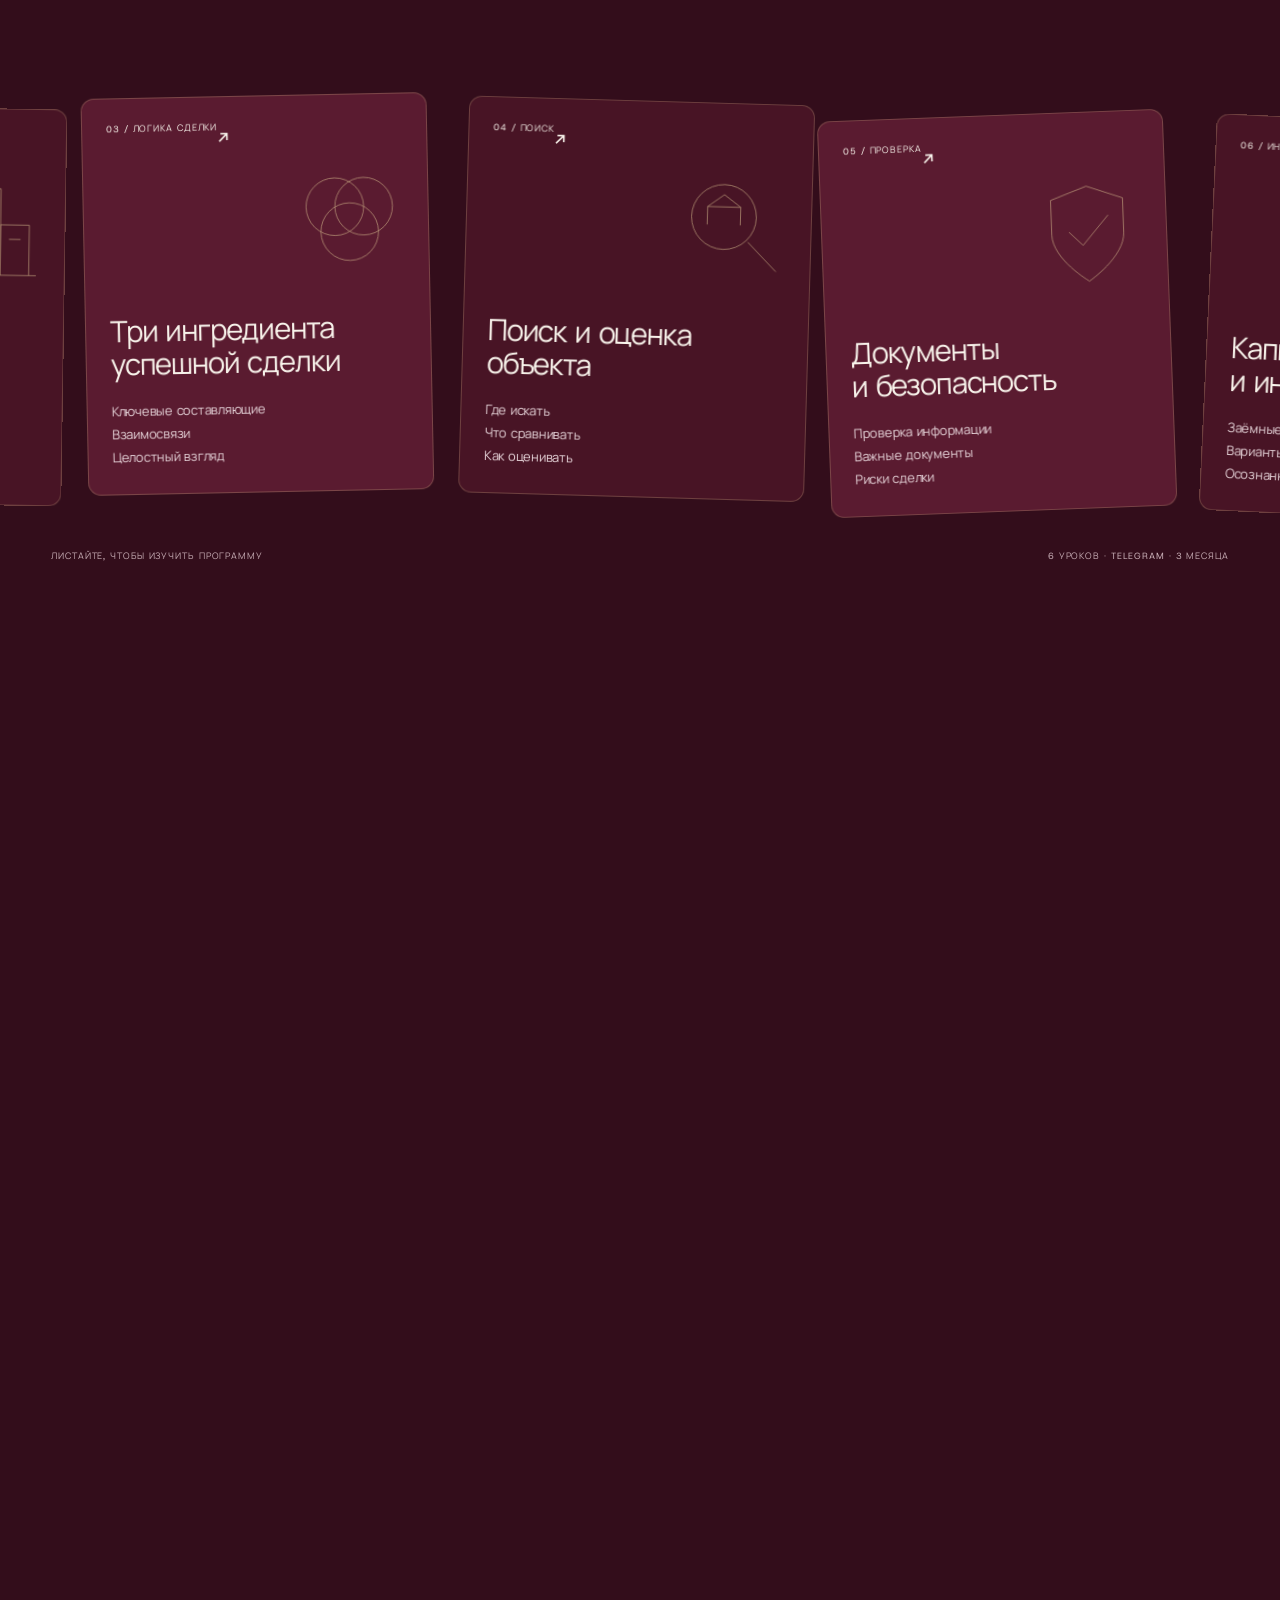
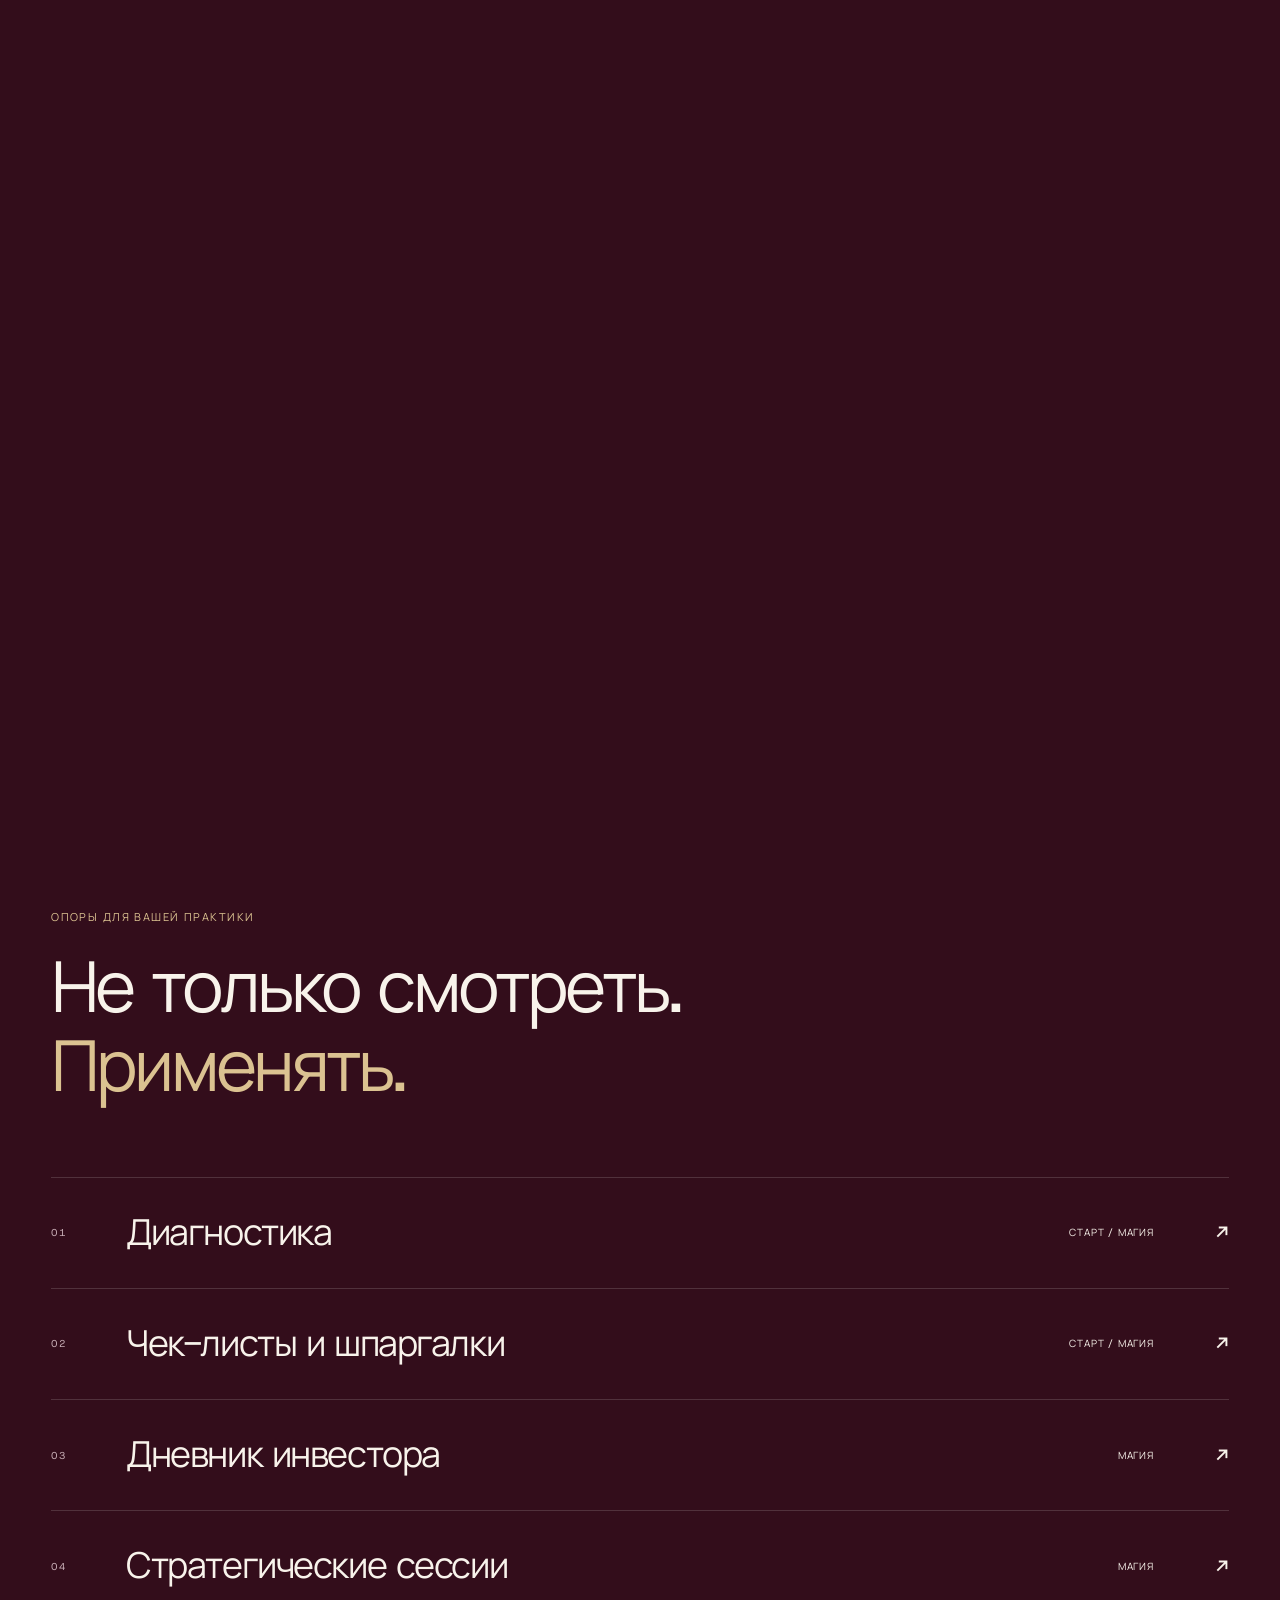
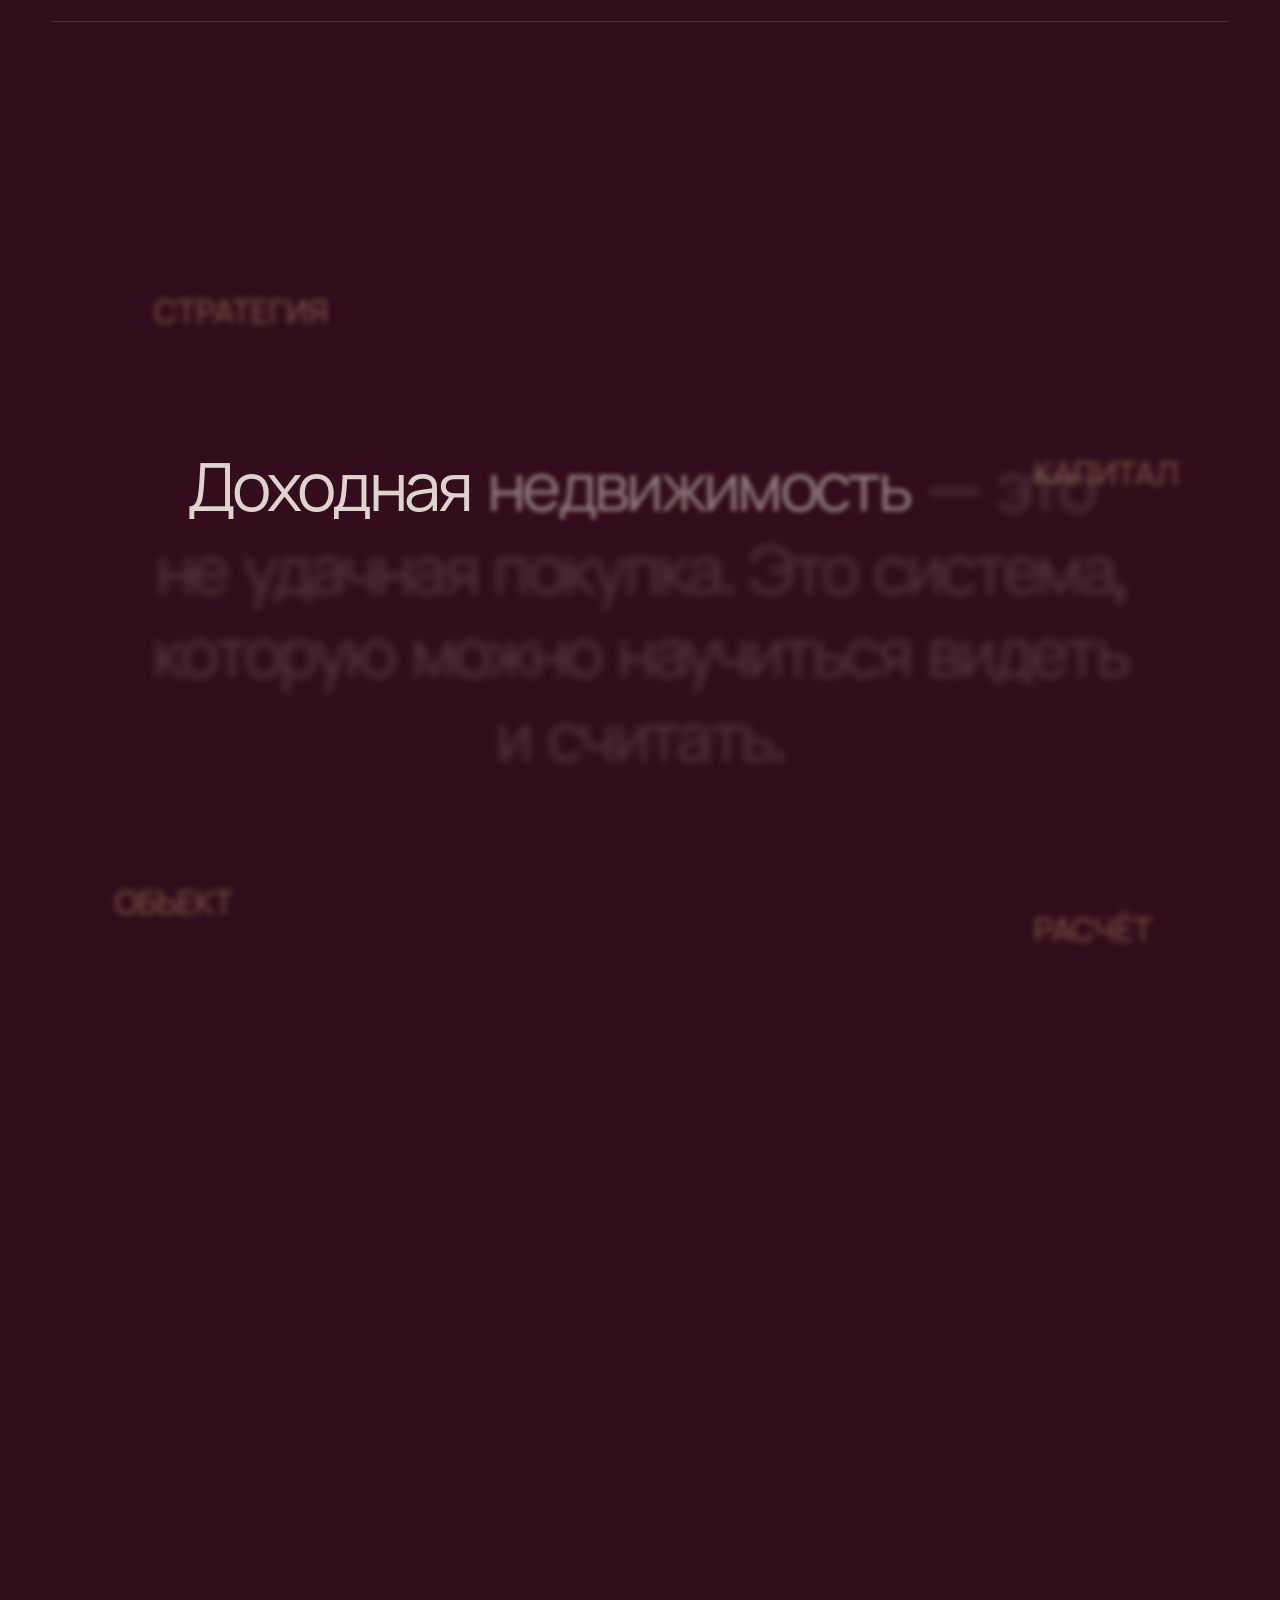
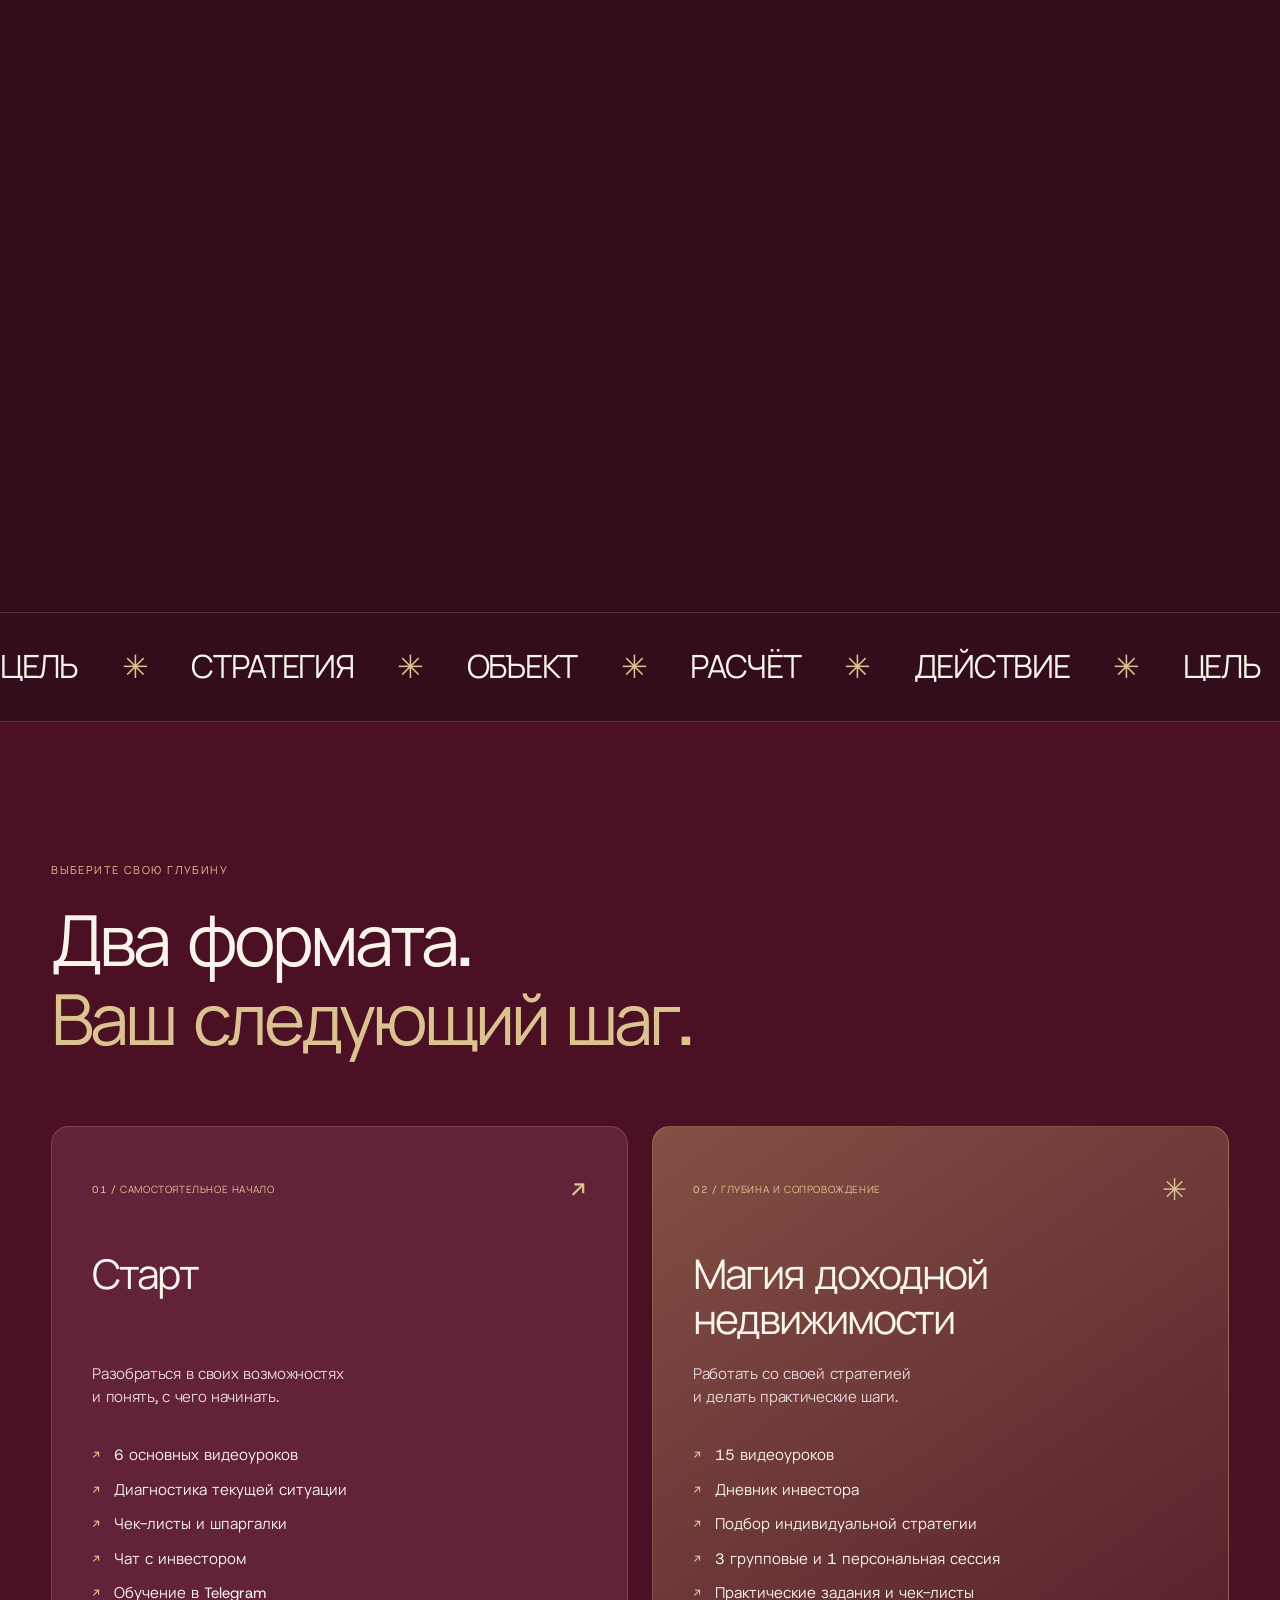
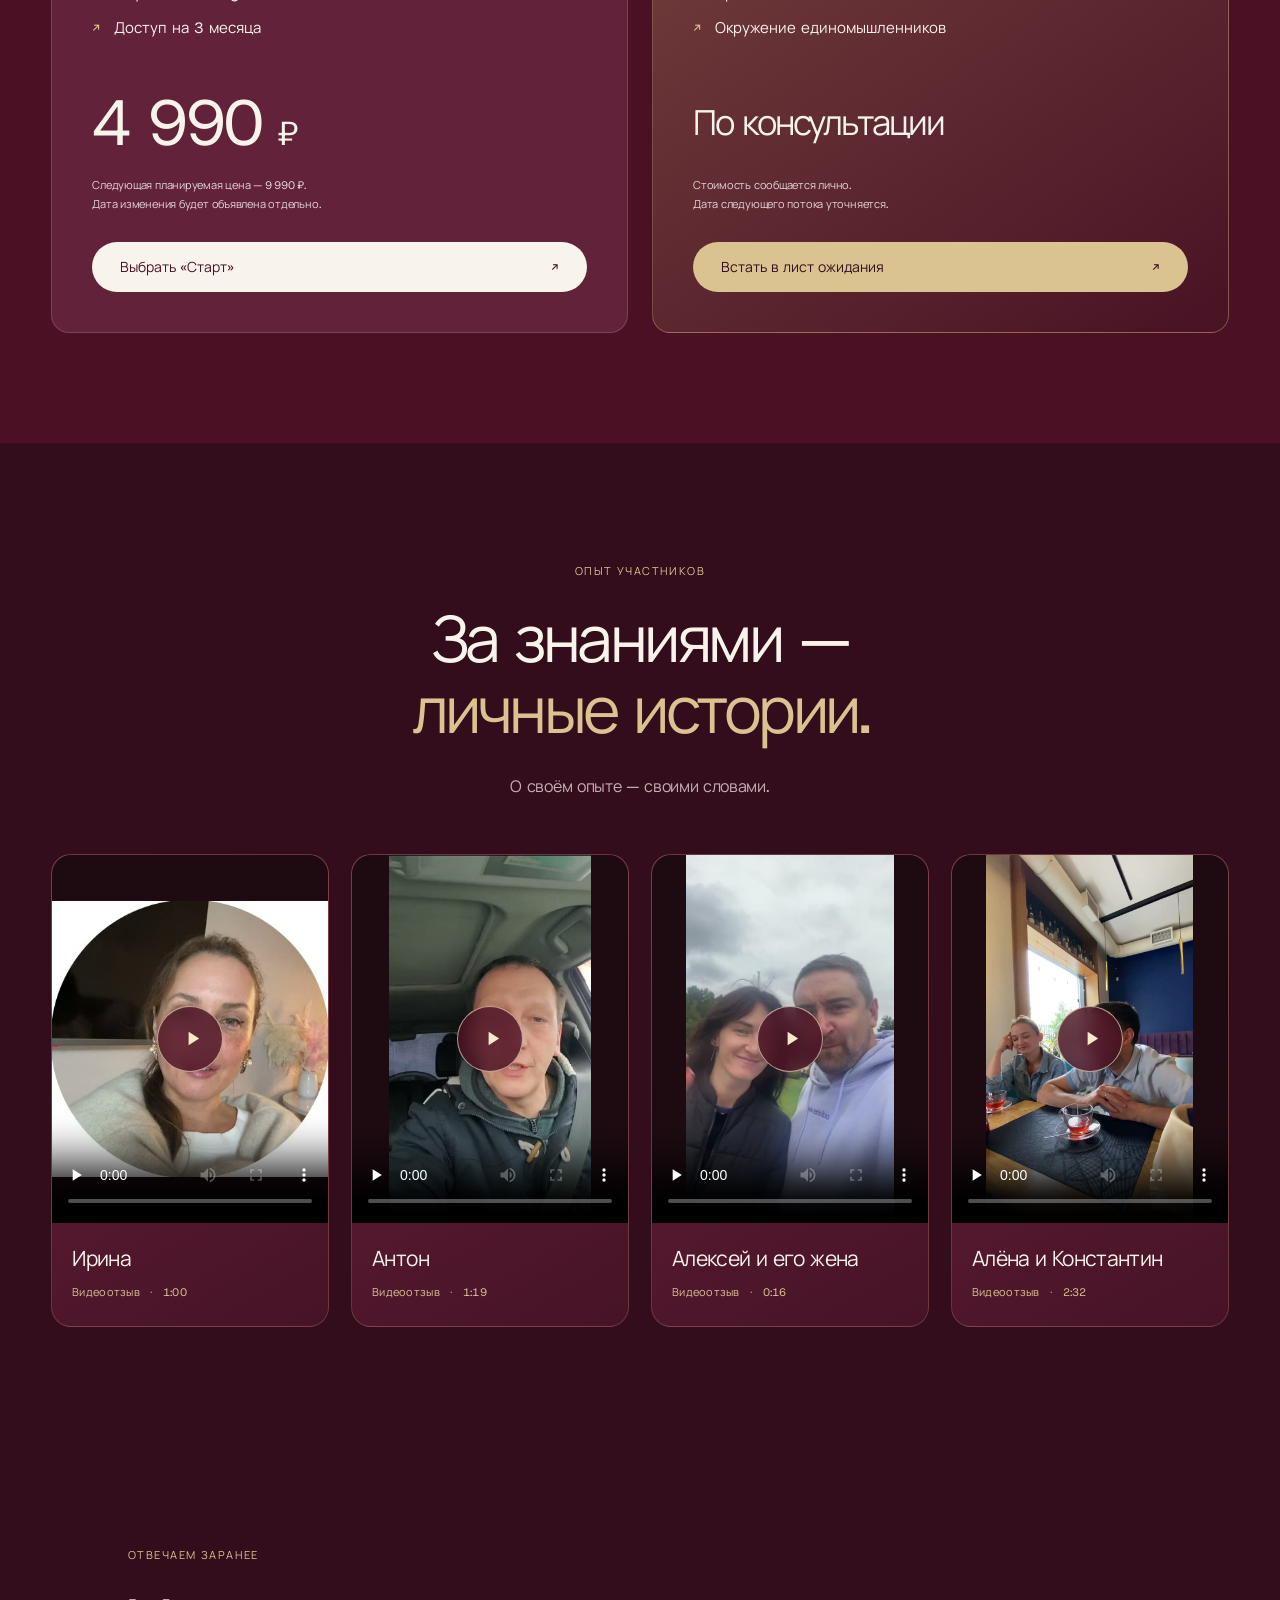
==== commit d3553b3a: "Add imagery to property economics and action plan scenes" ====
--- a/variant-2/index.html
+++ b/variant-2/index.html
@@ -1,5 +1,5 @@
 <!doctype html>
-<html lang="ru"><head><meta charset="utf-8"><meta name="viewport" content="width=device-width,initial-scale=1"><meta name="theme-color" content="#4b1023"><title>Светлана Изоткина — Доходная недвижимость</title><meta name="description" content="Научитесь видеть, считать и выбирать недвижимость системно. Программы «Старт» и «Магия доходной недвижимости» со Светланой Изоткиной."><link rel="canonical" href="https://aleksei1999.github.io/svetlana-realty/variant-2/"><link rel="icon" href="data:image/svg+xml,%3Csvg xmlns='http://www.w3.org/2000/svg' viewBox='0 0 80 80'%3E%3Crect width='80' height='80' rx='40' fill='%234b1023'/%3E%3Cpath d='M23 56V30h17V18h17v38' stroke='%23dec391' stroke-width='4' fill='none'/%3E%3C/svg%3E"><link rel="preload" as="font" href="assets/manrope.ttf" type="font/ttf" crossorigin><link rel="stylesheet" href="style.css?v=video-reviews-1"><script src="app.js?v=video-reviews-1" defer></script></head>
+<html lang="ru"><head><meta charset="utf-8"><meta name="viewport" content="width=device-width,initial-scale=1"><meta name="theme-color" content="#4b1023"><title>Светлана Изоткина — Доходная недвижимость</title><meta name="description" content="Научитесь видеть, считать и выбирать недвижимость системно. Программы «Старт» и «Магия доходной недвижимости» со Светланой Изоткиной."><link rel="canonical" href="https://aleksei1999.github.io/svetlana-realty/variant-2/"><link rel="icon" href="data:image/svg+xml,%3Csvg xmlns='http://www.w3.org/2000/svg' viewBox='0 0 80 80'%3E%3Crect width='80' height='80' rx='40' fill='%234b1023'/%3E%3Cpath d='M23 56V30h17V18h17v38' stroke='%23dec391' stroke-width='4' fill='none'/%3E%3C/svg%3E"><link rel="preload" as="font" href="assets/manrope.ttf" type="font/ttf" crossorigin><link rel="stylesheet" href="style.css?v=approach-images-1"><script src="app.js?v=approach-images-1" defer></script></head>
 <body><a class="skip" href="#approach">К содержанию</a>
 <header class="header"><a href="#top" class="brand" aria-label="Светлана Изоткина — на главную">СВЕТЛАНА<span>ИЗОТКИНА</span><i>↗</i></a><a class="pill light" href="#formats"><span class="dot"></span> Найти свой формат <span>↗</span></a></header>
 <main id="top">
@@ -17,8 +17,8 @@
 <section class="approach-track" id="approach"><div class="approach-sticky"><p class="eyebrow center">ОТ ИНТЕРЕСА К ОСОЗНАННОМУ РЕШЕНИЮ</p><h2 class="center reveal">Недвижимость.<br><span>Система, которую видно.</span></h2><div class="approach-layout"><nav class="scene-nav" aria-label="Четыре основы подхода"><button class="active" data-scene="0" aria-pressed="true"><span>01</span><div><h3>Ваша точка А</h3><p>Цели, опыт и ресурсы</p></div></button><button data-scene="1" aria-pressed="false"><span>02</span><div><h3>Ваша стратегия</h3><p>Подходящий вам путь</p></div></button><button data-scene="2" aria-pressed="false"><span>03</span><div><h3>Экономика объекта</h3><p>Расходы, сценарии и риски</p></div></button><button data-scene="3" aria-pressed="false"><span>04</span><div><h3>План действий</h3><p>Понятный следующий шаг</p></div></button></nav><div class="scene-window">
 <article class="scene active" data-panel="0"><img src="assets/interior.jpg" alt="Светлый интерьер современной квартиры" loading="lazy"><div class="scene-caption"><span>НАЧАТЬ С СЕБЯ</span><h3>Какая недвижимость<br>нужна именно вам?</h3><p>Разберитесь в своей цели, возможностях и опыте, прежде чем выбирать объект.</p></div></article>
 <article class="scene" data-panel="1" inert><img src="assets/architecture.jpg" alt="Архитектура современного комплекса" loading="lazy"><div class="scene-caption"><span>УВИДЕТЬ ВАРИАНТЫ</span><h3>Объект — это форма.<br>Стратегия — содержание.</h3><p>Учитесь сопоставлять тип недвижимости со своей задачей.</p></div></article>
-<article class="scene scene-math" data-panel="2" inert><div class="formula" aria-hidden="true"><span>СТОИМОСТЬ ОБЪЕКТА</span><b>+</b><span>РАСХОДЫ И РИСКИ</span><b>=</b><strong>Полная картина</strong></div><div class="scene-caption"><span>ПОСЧИТАТЬ ДО РЕШЕНИЯ</span><h3>Цифры, которые<br>меняют взгляд.</h3><p>Проверяйте предположения и рассматривайте несколько сценариев.</p></div></article>
-<article class="scene scene-plan" data-panel="3" inert><div class="plan-orbit" aria-hidden="true"><i></i><i></i><span>МОЯ<br>СТРАТЕГИЯ</span></div><div class="scene-caption"><span>ПЕРЕЙТИ К ДЕЙСТВИЮ</span><h3>Из отдельных знаний —<br>в свой маршрут.</h3><p>Зафиксируйте критерии выбора, открытые вопросы и последовательность шагов.</p></div></article>
+<article class="scene scene-math" data-panel="2" inert><img src="assets/property-economics.jpg" alt="Макет жилого дома, планировка и калькулятор для расчёта экономики объекта" loading="lazy" width="1536" height="1024"><div class="scene-caption"><span>ПОСЧИТАТЬ ДО РЕШЕНИЯ</span><h3>Цифры, которые<br>меняют взгляд.</h3><p>Проверяйте предположения и рассматривайте несколько сценариев.</p></div></article>
+<article class="scene scene-plan" data-panel="3" inert><img src="assets/action-plan.jpg" alt="План действий в ежедневнике, ручка и ключи от недвижимости" loading="lazy" width="1536" height="1024"><div class="scene-caption"><span>ПЕРЕЙТИ К ДЕЙСТВИЮ</span><h3>Из отдельных знаний —<br>в свой маршрут.</h3><p>Зафиксируйте критерии выбора, открытые вопросы и последовательность шагов.</p></div></article>
 </div></div><div class="scene-progress"><i></i></div></div></section>
 <section class="why-section section-pad" id="author"><div class="why-heading reveal"><p class="eyebrow">СВЕТЛАНА ИЗОТКИНА / ИНВЕСТОР И КОУЧ-НАСТАВНИК</p><h2>Видеть больше.<br><span>Решать увереннее.</span></h2><p>Покажу, как выбирать стратегию, оценивать объекты<br>и принимать решения на цифрах, а не на ощущениях.</p></div><div class="benefits"><article class="reveal"><svg viewBox="0 0 64 64" aria-hidden="true"><circle cx="32" cy="32" r="23"/><circle cx="32" cy="32" r="12"/><path d="M32 3v17M32 44v17M3 32h17M44 32h17"/></svg><h3>Сначала ваши цели</h3><p>Не начинаем с выбора квартиры. Разбираемся, какую задачу должна решать недвижимость в вашей жизни.</p></article><article class="reveal"><svg viewBox="0 0 64 64" aria-hidden="true"><path d="M5 49V23h14v26M25 49V13h14v36M45 49V4h14v45M3 58h58"/></svg><h3>Решения на цифрах</h3><p>Учимся видеть полную экономику: стоимость, дополнительные расходы, возможные сценарии и риски.</p></article><article class="reveal"><svg viewBox="0 0 64 64" aria-hidden="true"><path d="M37 3 10 36h20l-3 25 27-36H34Z"/></svg><h3>От знаний к практике</h3><p>Диагностика, чек-листы и задания помогают перенести материал в собственную стратегию и следующие шаги.</p></article></div></section>
 <section class="services-track" id="program"><div class="services-heading section-pad"><p class="eyebrow">ПРОГРАММА «СТАРТ» / 6 ВИДЕОУРОКОВ</p><h2 class="reveal">Знания, которые<br>складываются<br><span>в систему.</span></h2><p class="lead">От диагностики своей ситуации — до выбора объекта и инструментов инвестирования. Каждый урок отвечает на конкретный вопрос.</p></div><div class="cards-sticky"><div class="cards-track">
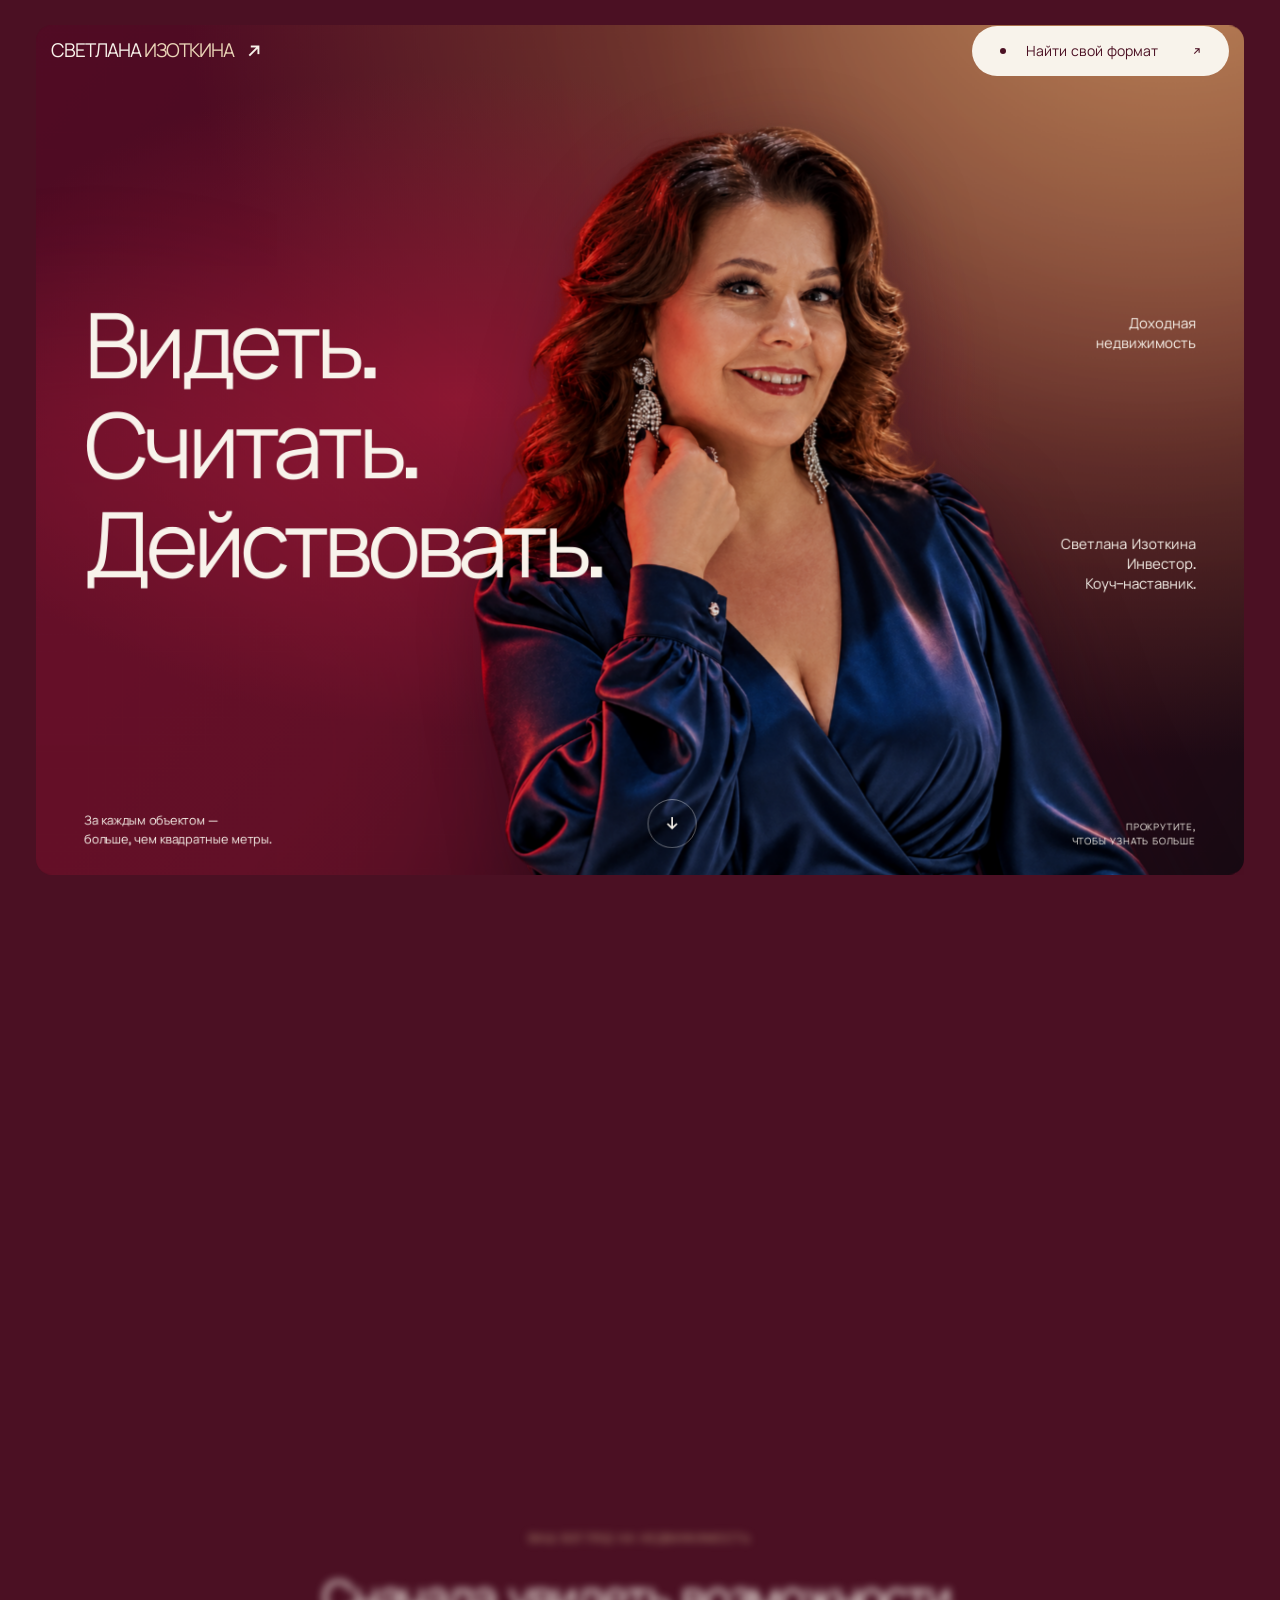
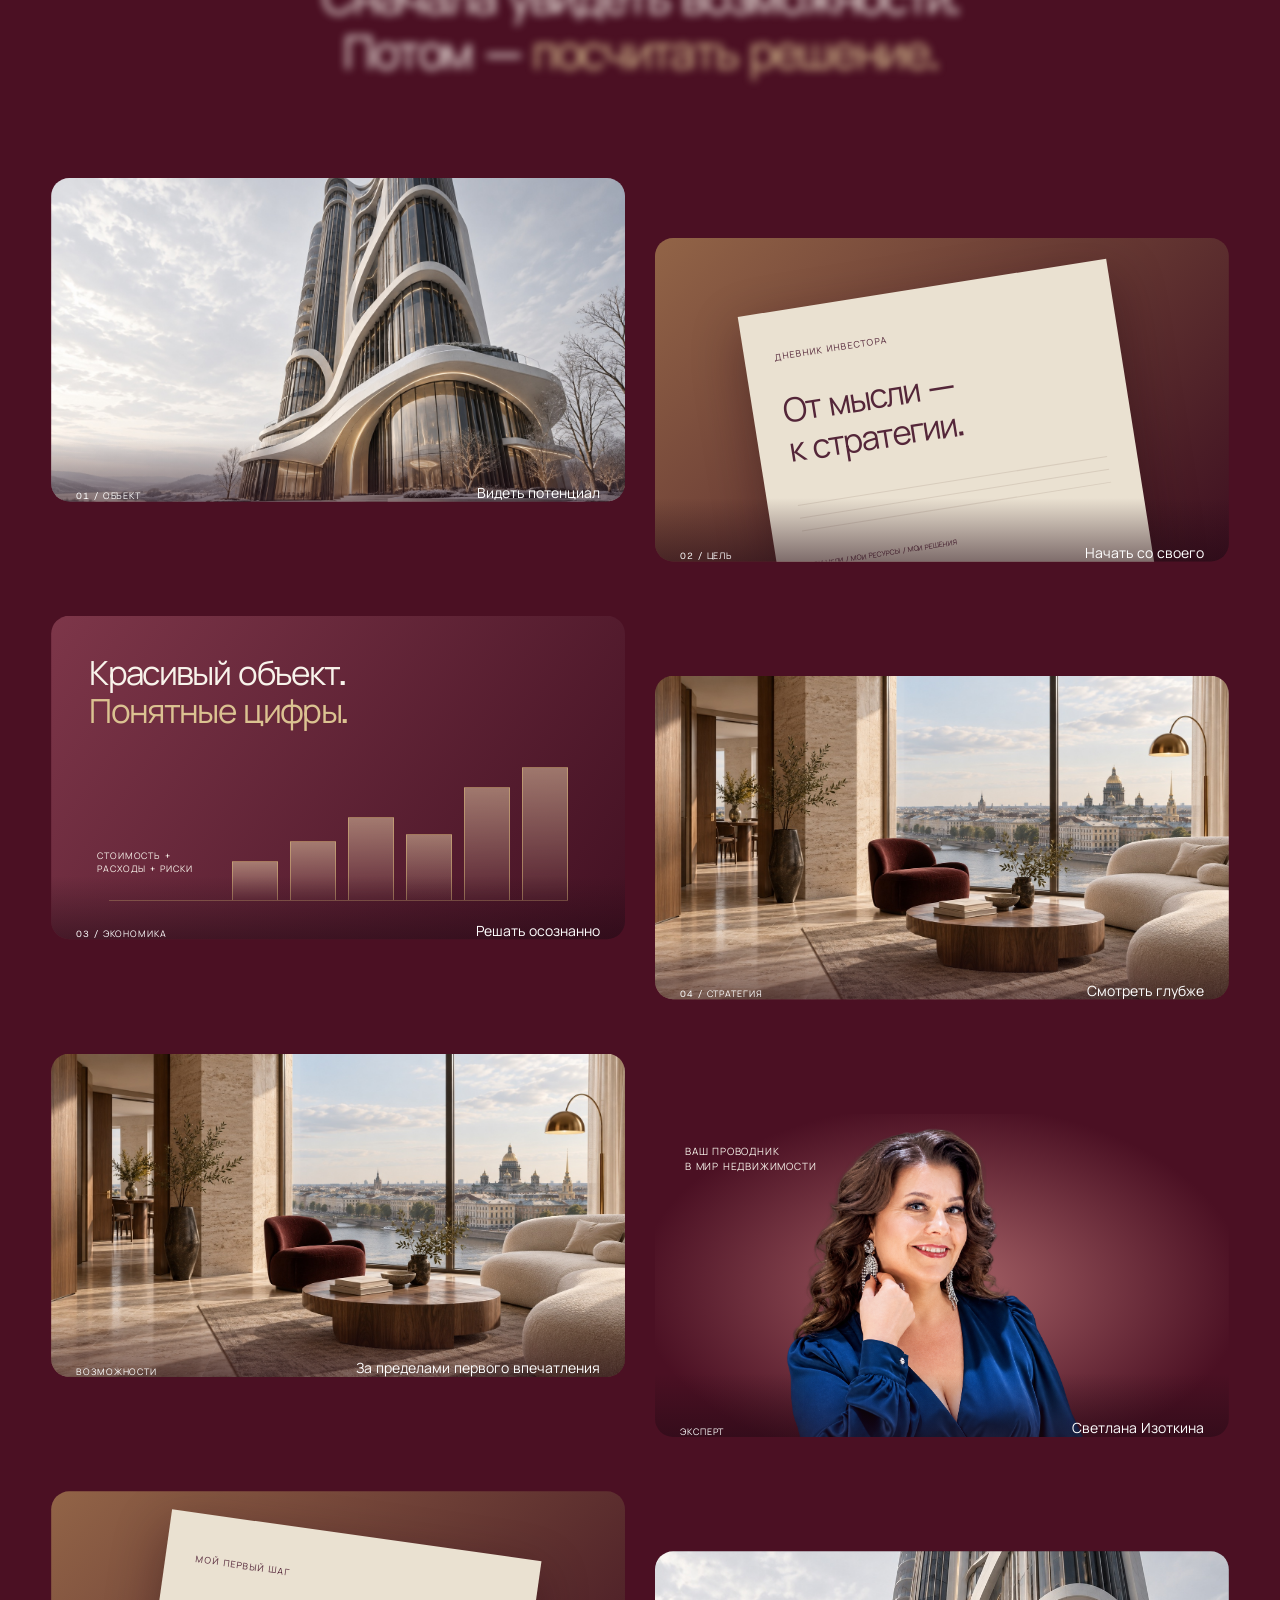
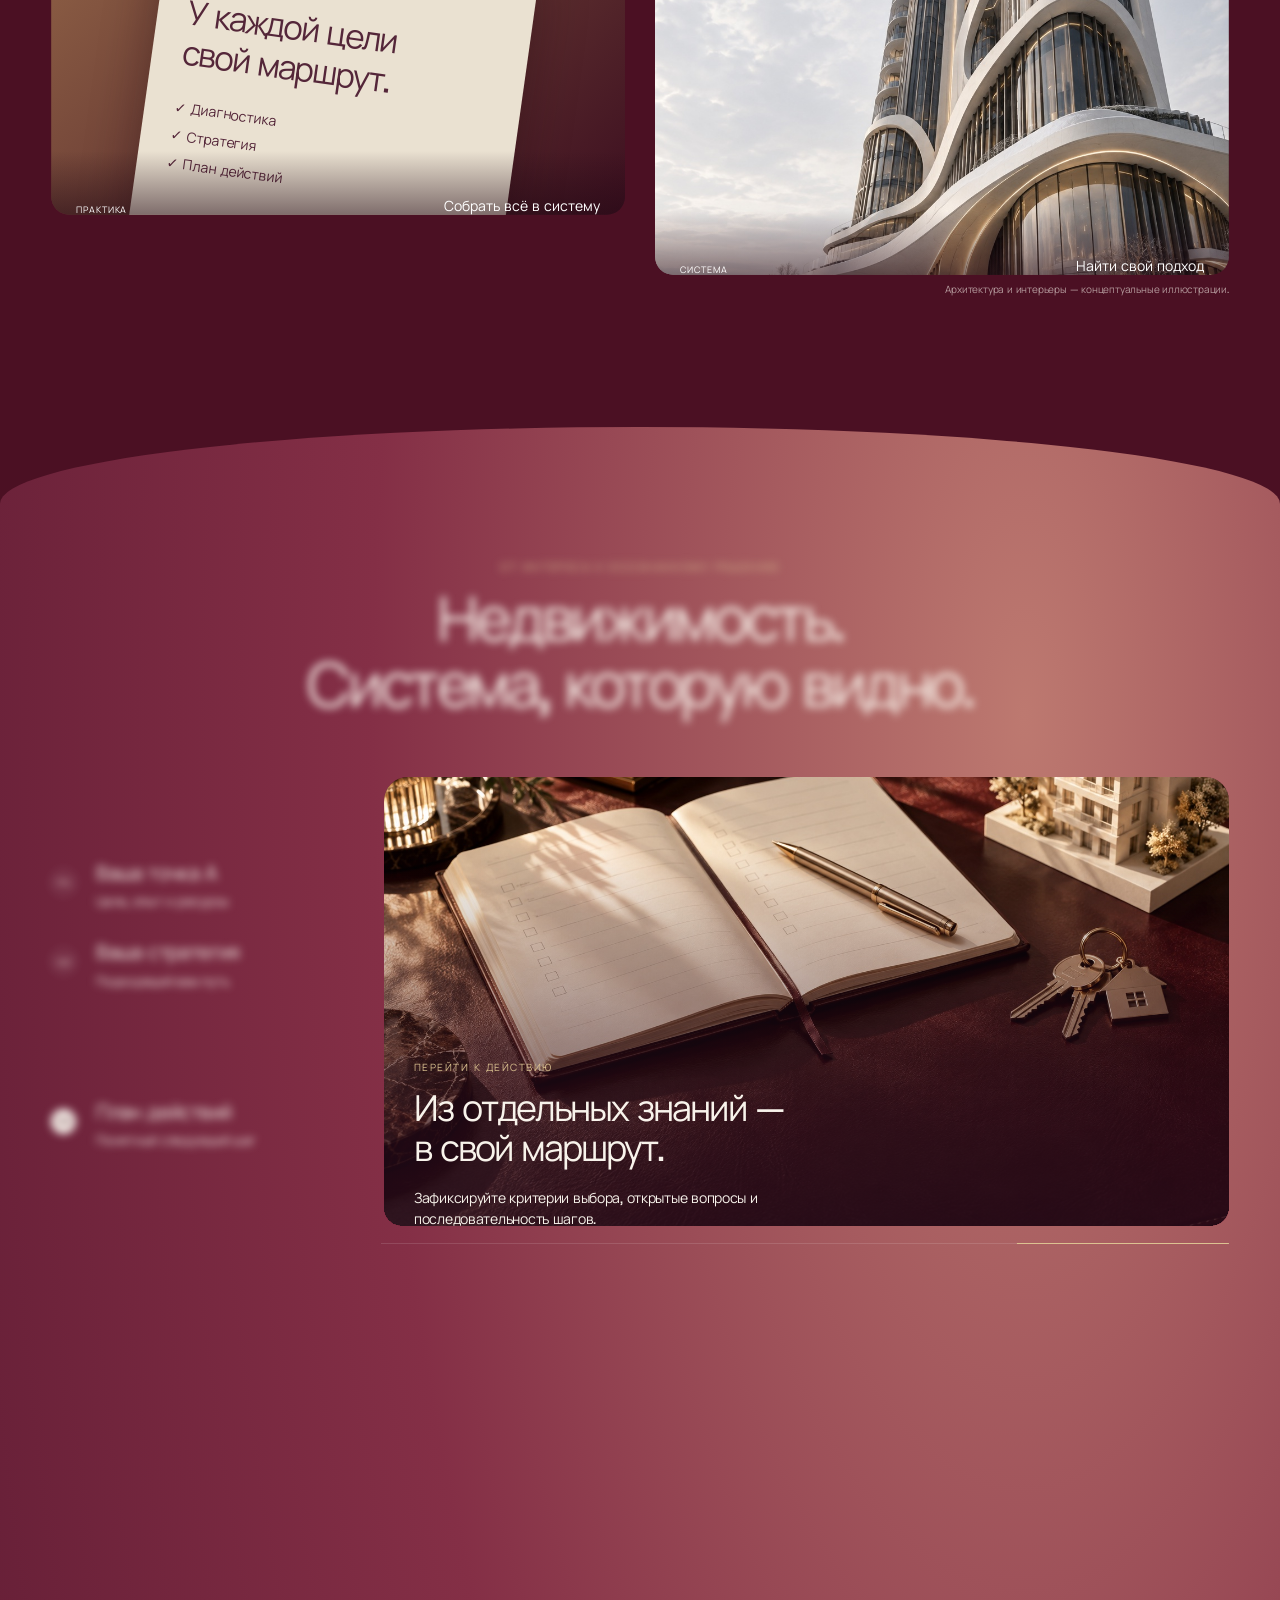
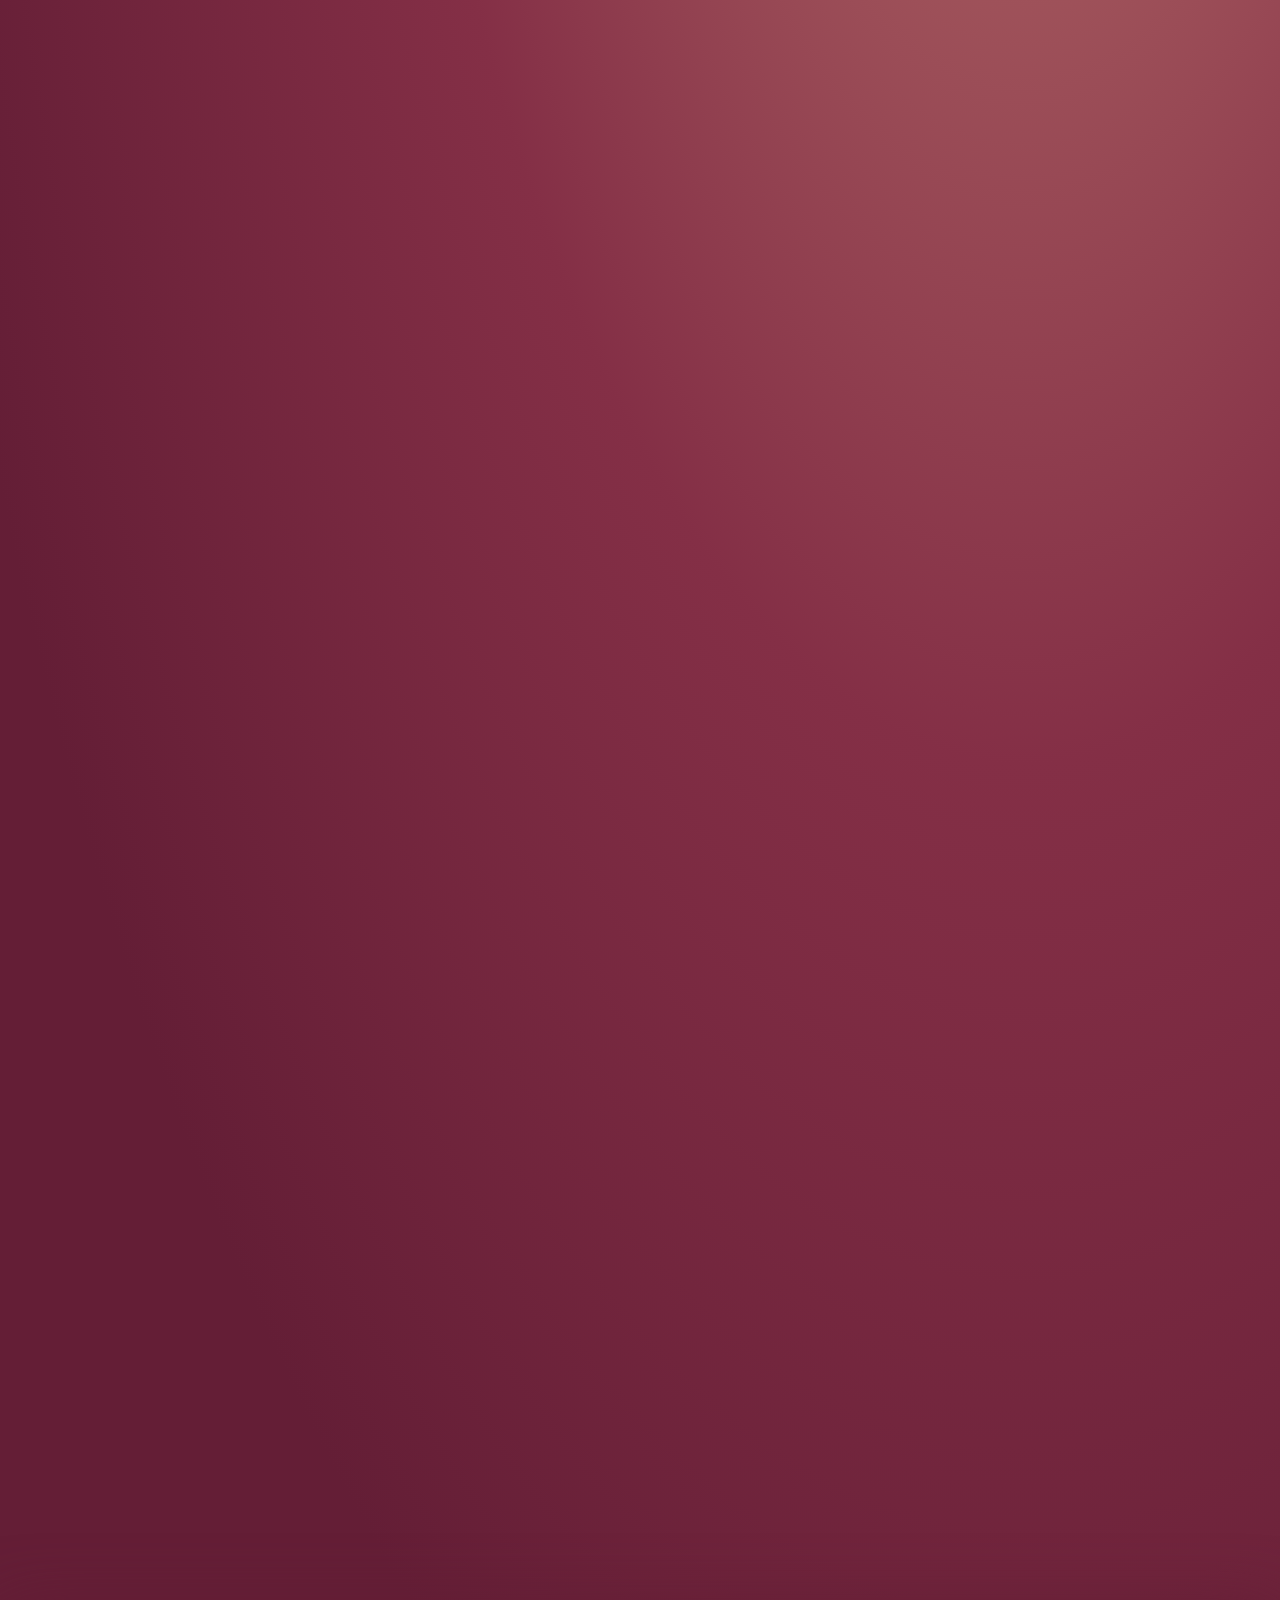
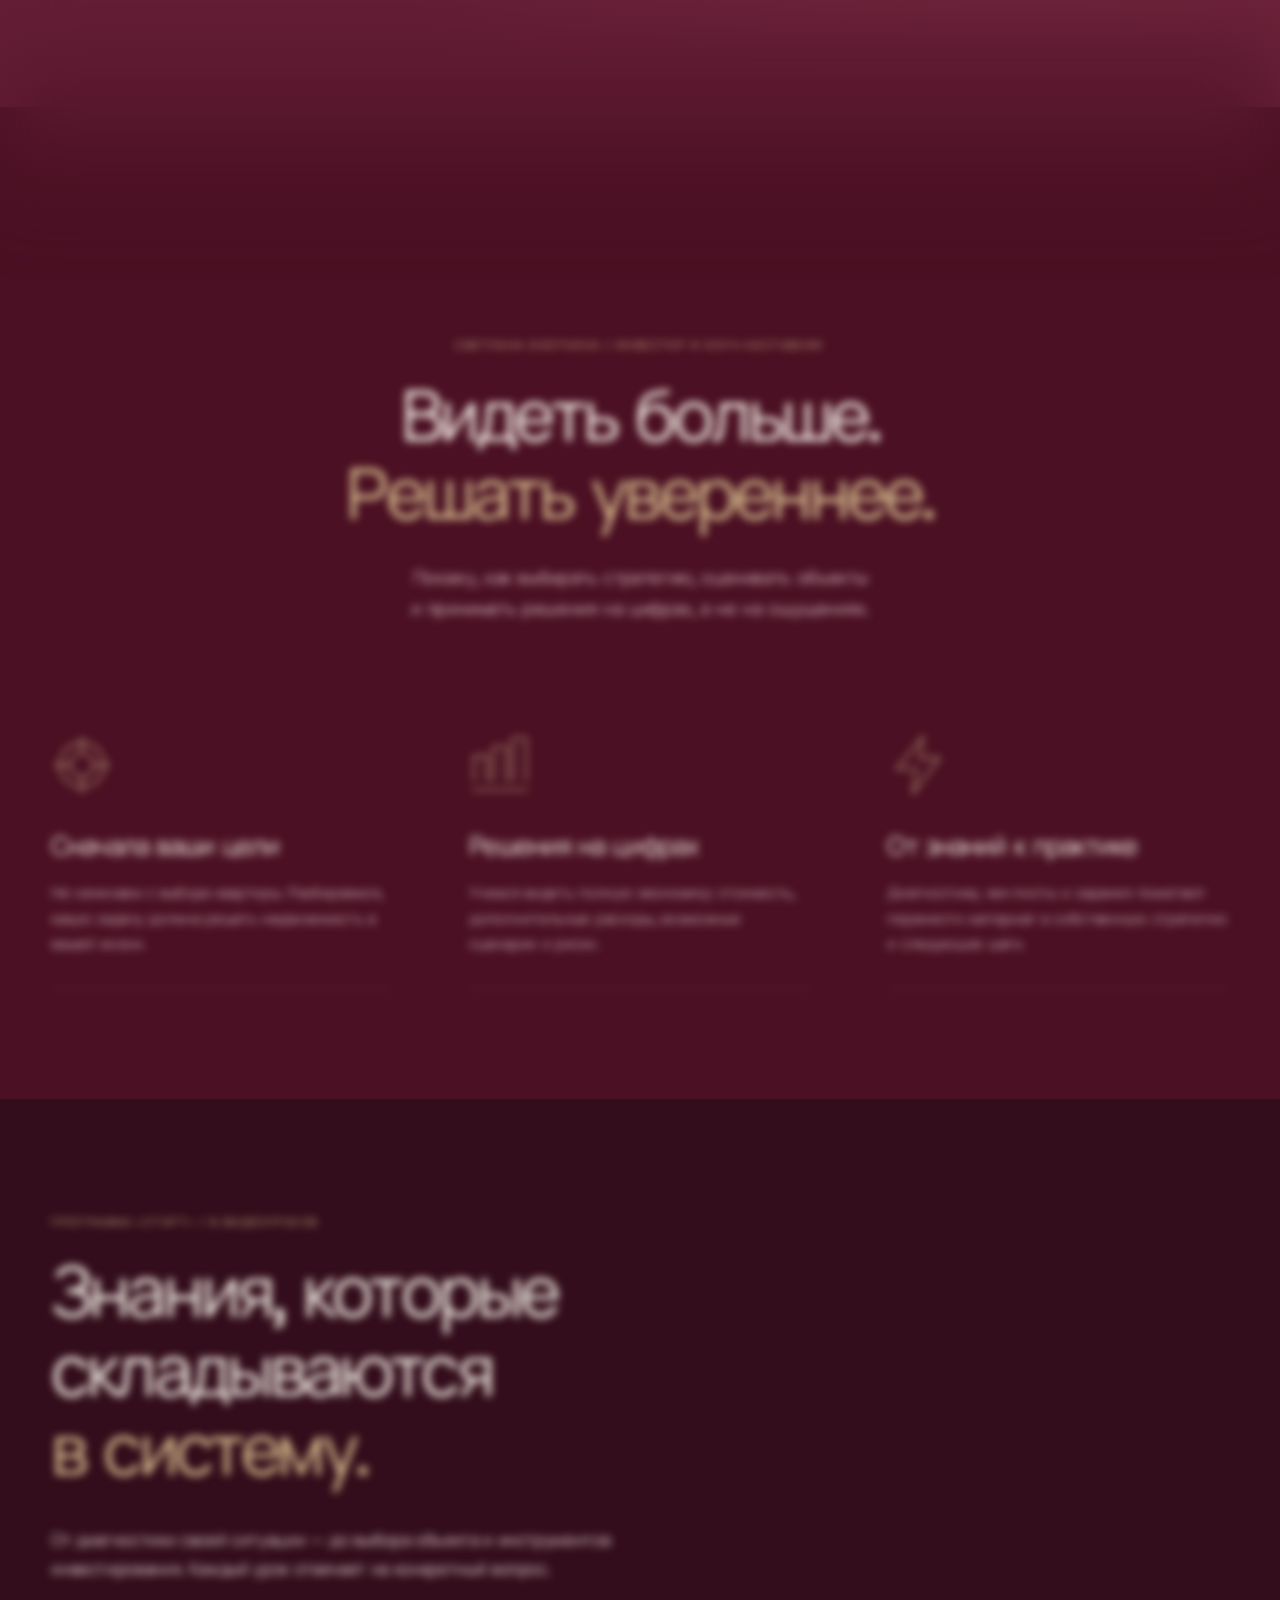
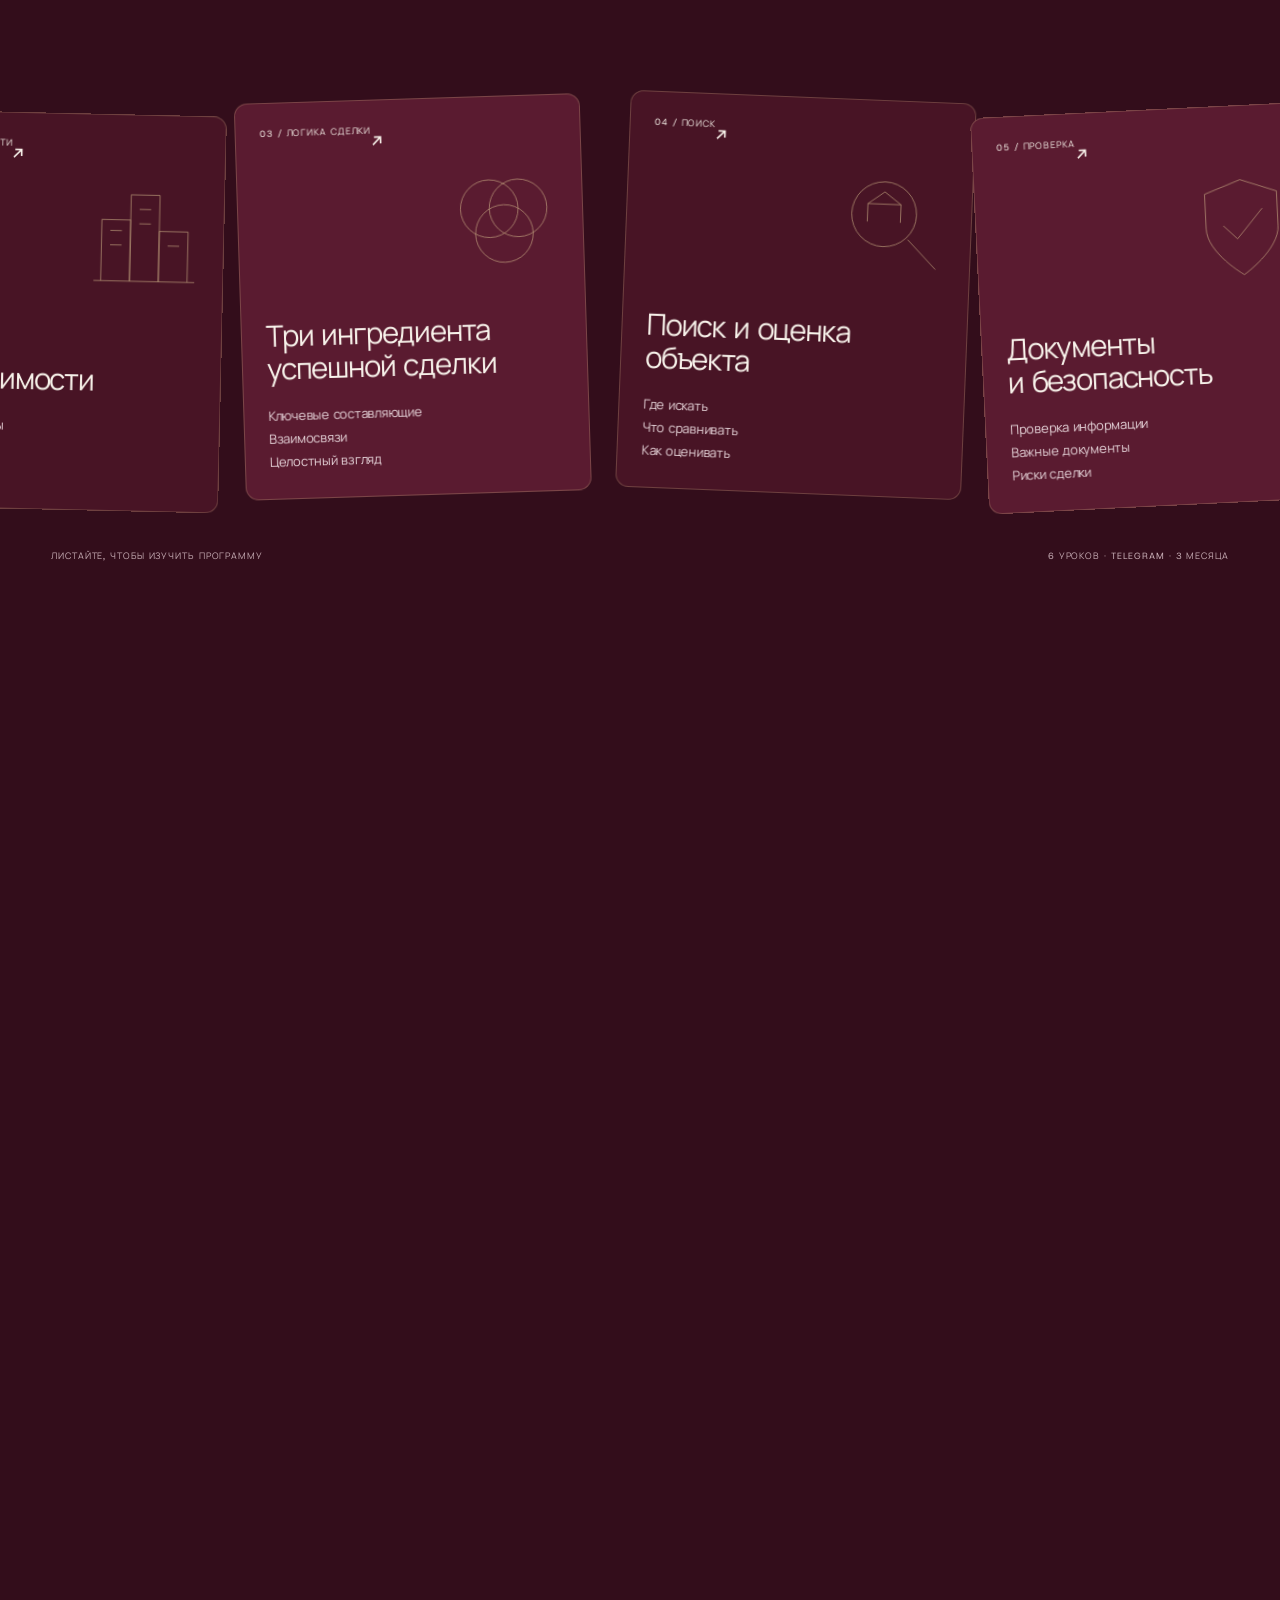
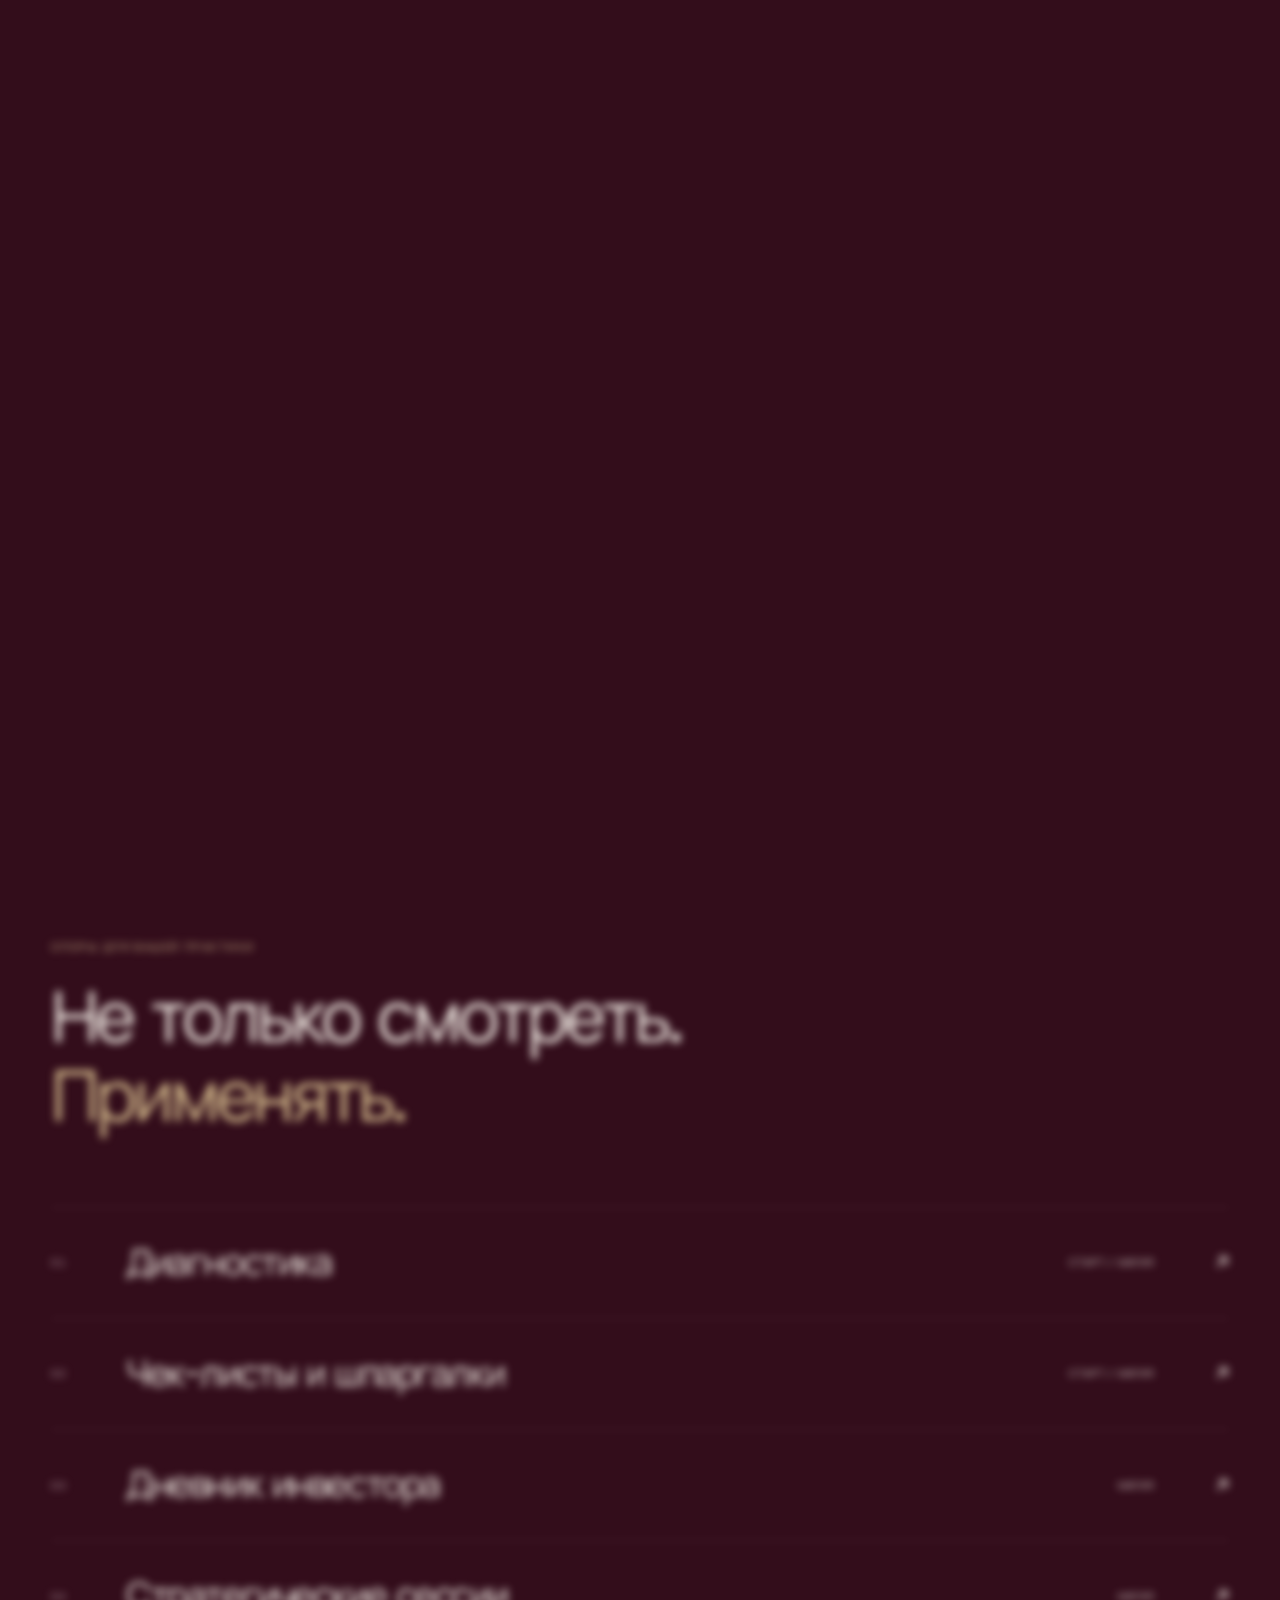
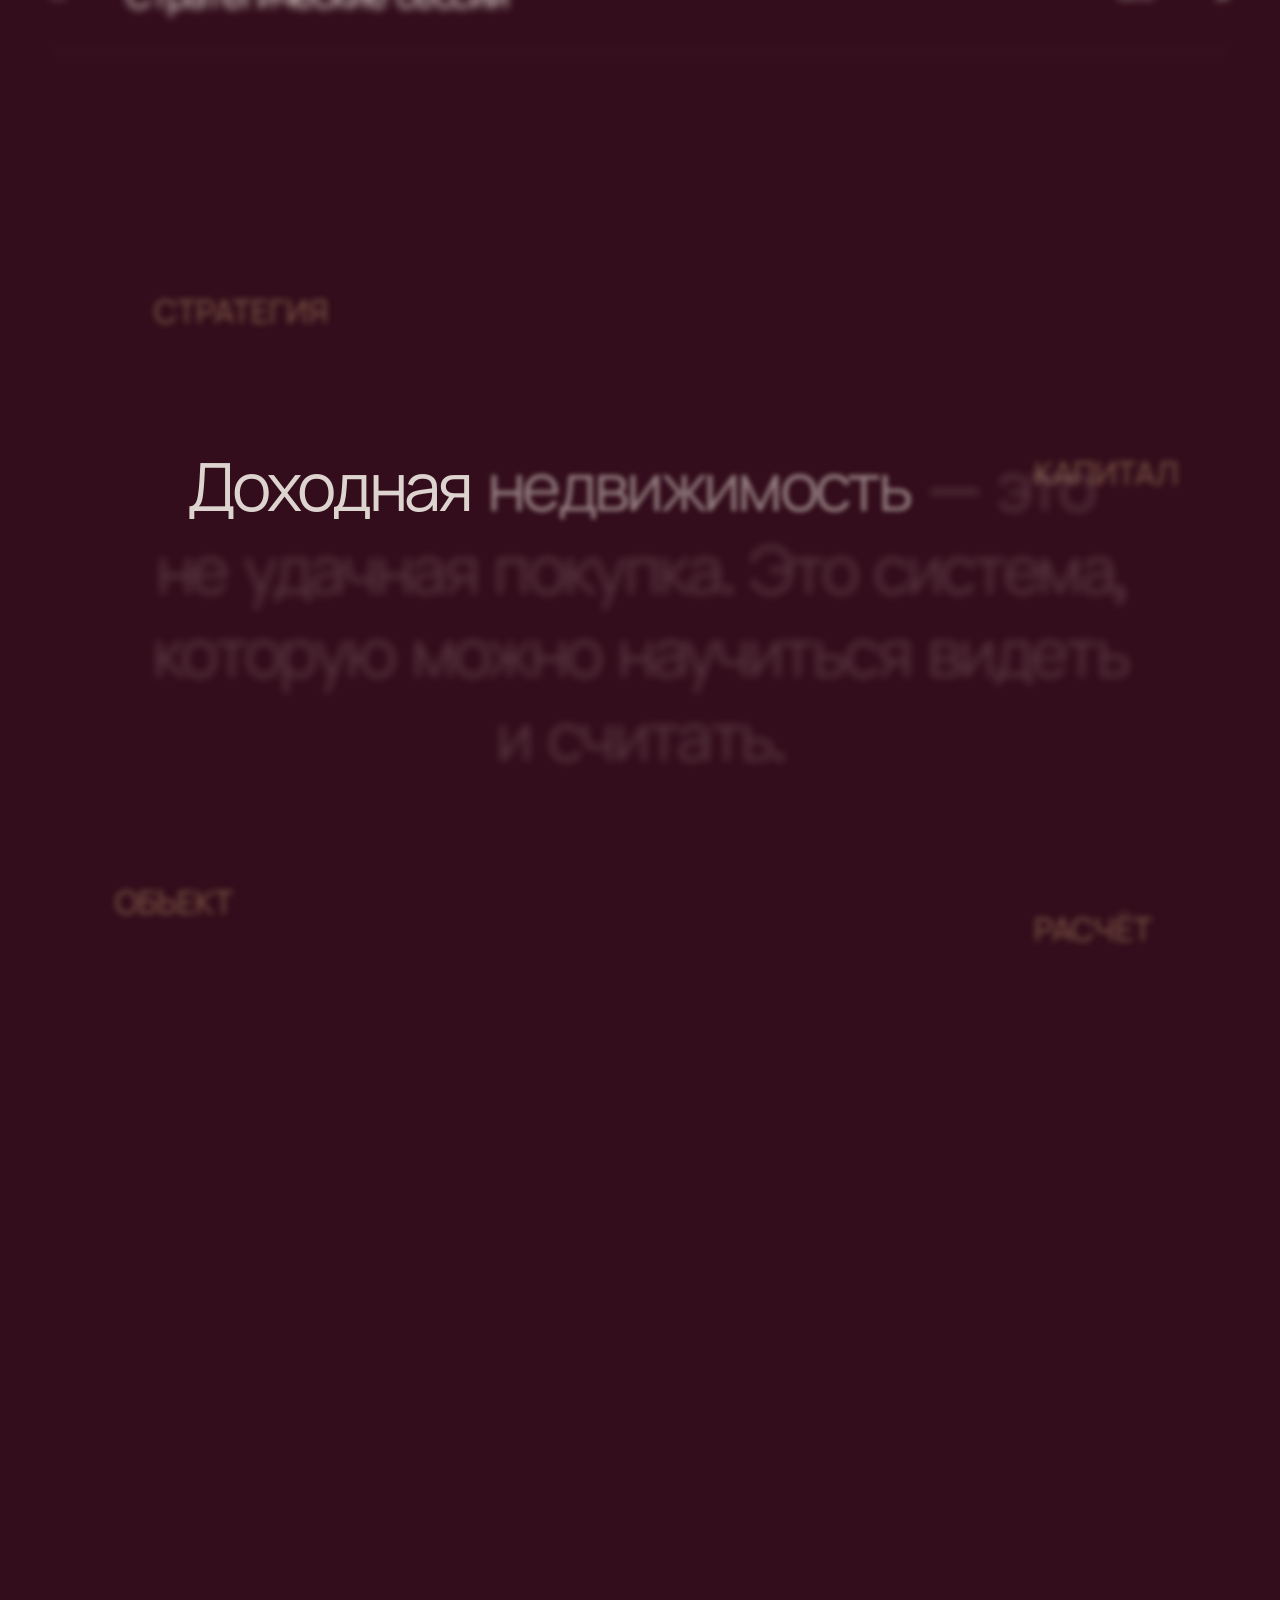
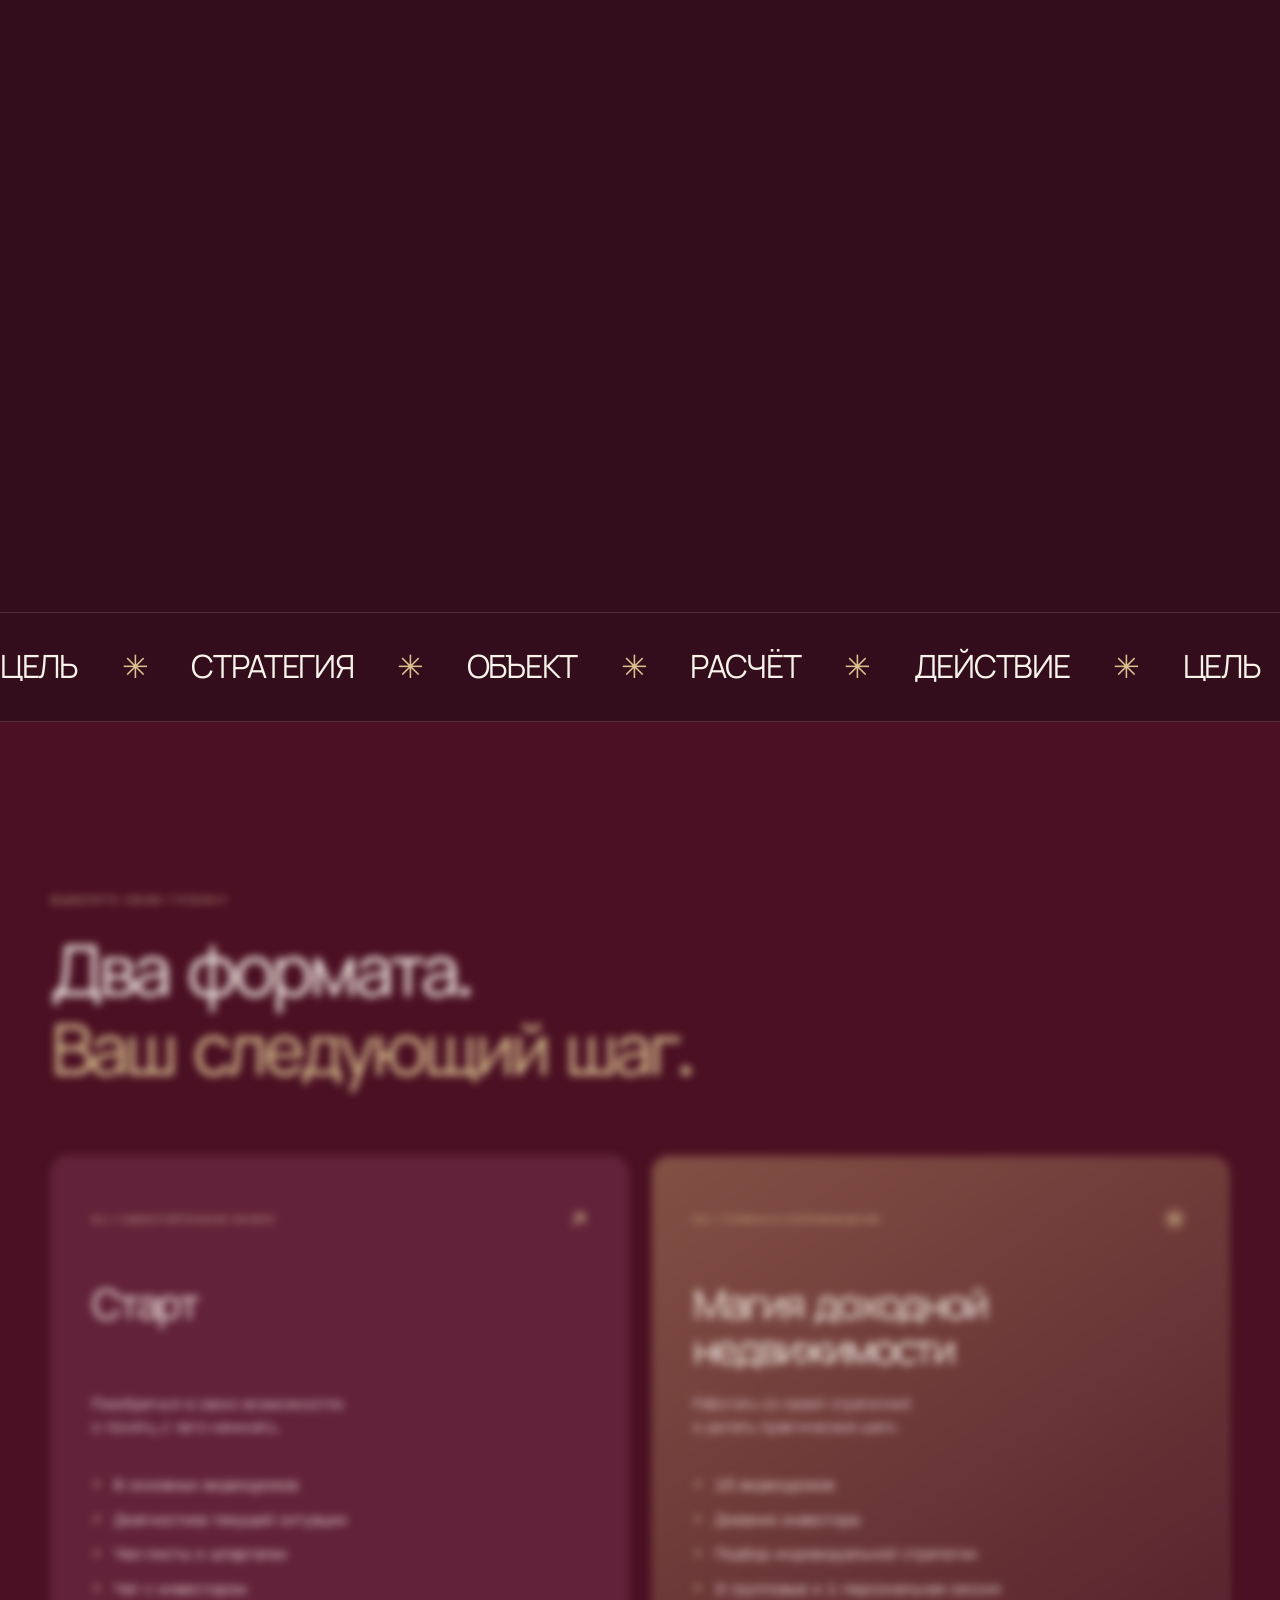
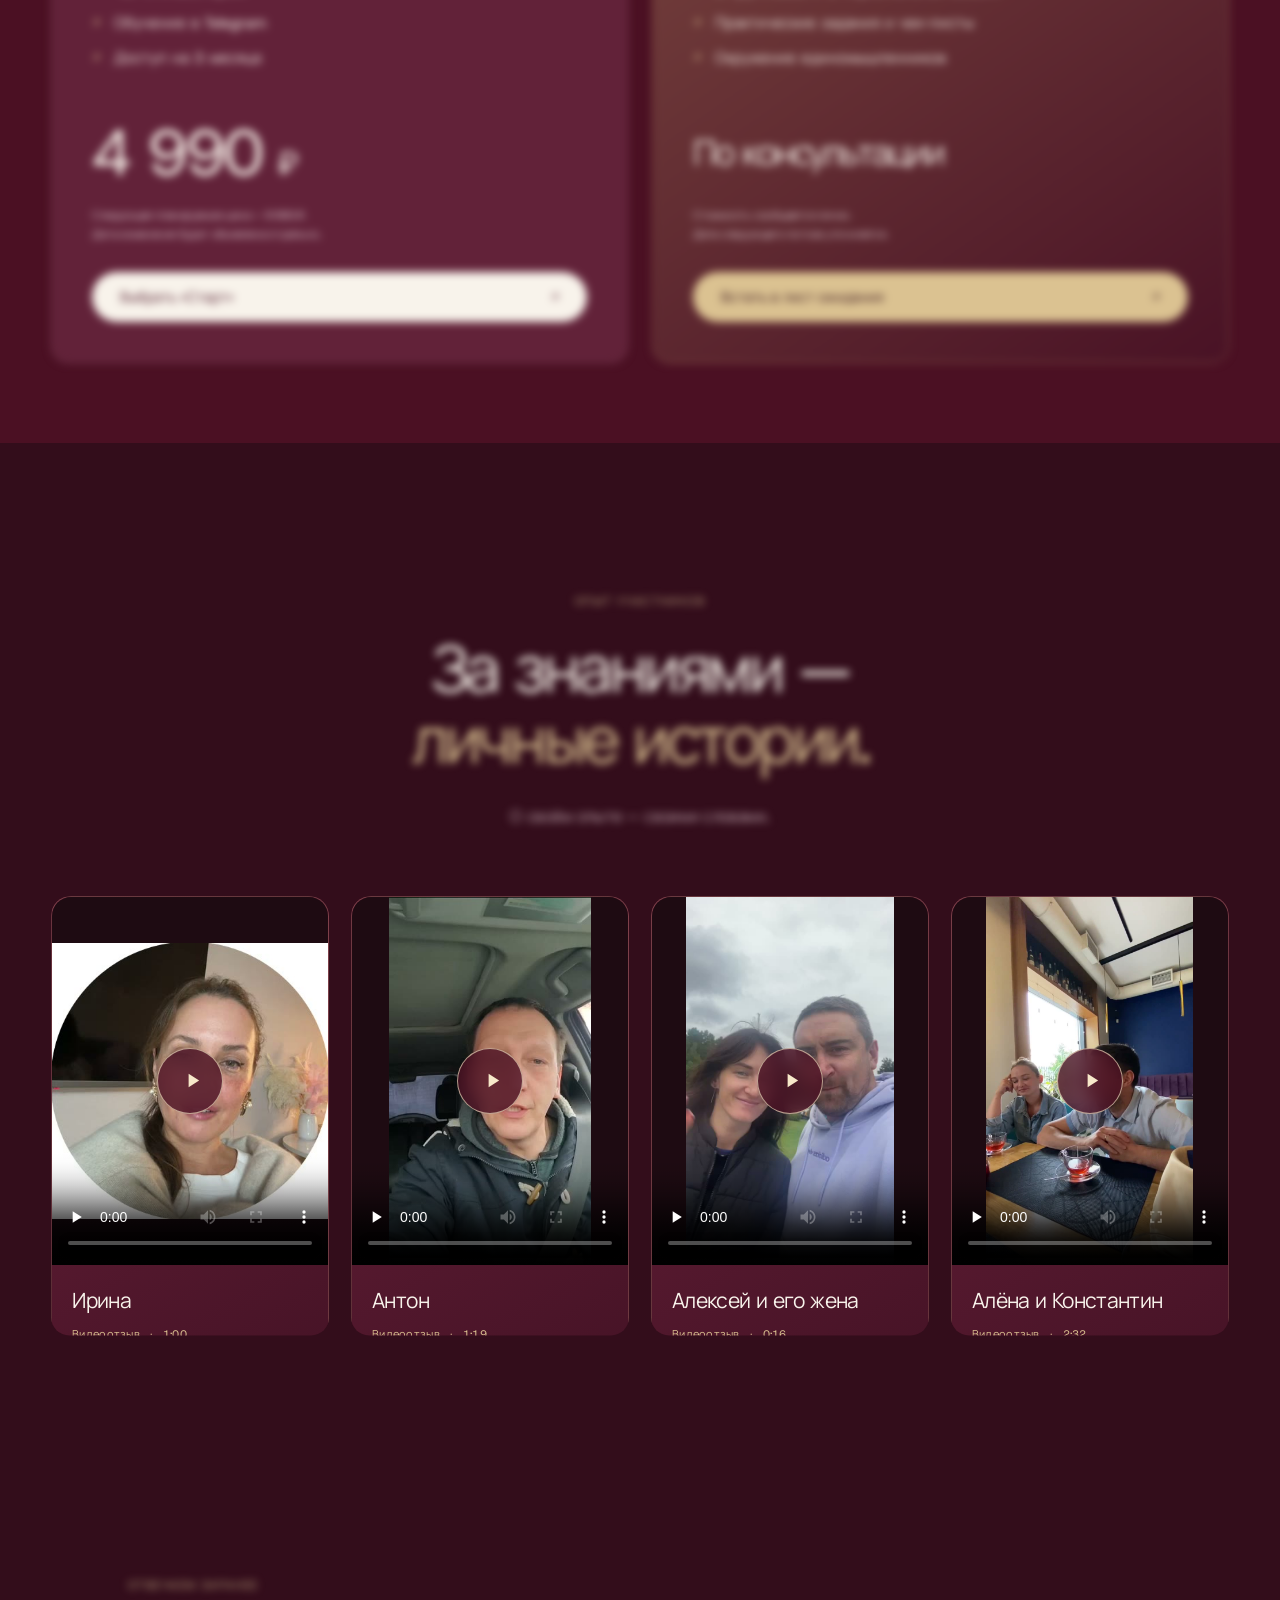
==== commit e55fc6f7: "Add replayable entrances and scroll-aware glass header" ====
--- a/variant-2/index.html
+++ b/variant-2/index.html
@@ -1,5 +1,5 @@
 <!doctype html>
-<html lang="ru"><head><meta charset="utf-8"><meta name="viewport" content="width=device-width,initial-scale=1"><meta name="theme-color" content="#4b1023"><title>Светлана Изоткина — Доходная недвижимость</title><meta name="description" content="Научитесь видеть, считать и выбирать недвижимость системно. Программы «Старт» и «Магия доходной недвижимости» со Светланой Изоткиной."><link rel="canonical" href="https://aleksei1999.github.io/svetlana-realty/variant-2/"><link rel="icon" href="data:image/svg+xml,%3Csvg xmlns='http://www.w3.org/2000/svg' viewBox='0 0 80 80'%3E%3Crect width='80' height='80' rx='40' fill='%234b1023'/%3E%3Cpath d='M23 56V30h17V18h17v38' stroke='%23dec391' stroke-width='4' fill='none'/%3E%3C/svg%3E"><link rel="preload" as="font" href="assets/manrope.ttf" type="font/ttf" crossorigin><link rel="stylesheet" href="style.css?v=approach-images-1"><script src="app.js?v=approach-images-1" defer></script></head>
+<html lang="ru"><head><meta charset="utf-8"><meta name="viewport" content="width=device-width,initial-scale=1"><meta name="theme-color" content="#4b1023"><title>Светлана Изоткина — Доходная недвижимость</title><meta name="description" content="Научитесь видеть, считать и выбирать недвижимость системно. Программы «Старт» и «Магия доходной недвижимости» со Светланой Изоткиной."><link rel="canonical" href="https://aleksei1999.github.io/svetlana-realty/variant-2/"><link rel="icon" href="data:image/svg+xml,%3Csvg xmlns='http://www.w3.org/2000/svg' viewBox='0 0 80 80'%3E%3Crect width='80' height='80' rx='40' fill='%234b1023'/%3E%3Cpath d='M23 56V30h17V18h17v38' stroke='%23dec391' stroke-width='4' fill='none'/%3E%3C/svg%3E"><link rel="preload" as="font" href="assets/manrope.ttf" type="font/ttf" crossorigin><link rel="stylesheet" href="style.css?v=reveal-glass-1"><script src="app.js?v=reveal-glass-1" defer></script></head>
 <body><a class="skip" href="#approach">К содержанию</a>
 <header class="header"><a href="#top" class="brand" aria-label="Светлана Изоткина — на главную">СВЕТЛАНА<span>ИЗОТКИНА</span><i>↗</i></a><a class="pill light" href="#formats"><span class="dot"></span> Найти свой формат <span>↗</span></a></header>
 <main id="top">
--- a/variant-2/style.css
+++ b/variant-2/style.css
@@ -10,3 +10,22 @@
 .reviews-intro{color:var(--muted);font-size:16px;margin:28px 0 0}.video-reviews{display:grid;grid-template-columns:repeat(4,minmax(0,1fr));gap:22px;margin-top:55px;text-align:left}.video-review{min-width:0;background:linear-gradient(150deg,#682039,#461326);border:1px solid #dbc29133;border-radius:20px;overflow:hidden}.review-media{position:relative;aspect-ratio:3/4;background:#1e0b12}.review-media video{display:block;width:100%;height:100%;object-fit:contain}.review-play{position:absolute;left:50%;top:50%;transform:translate(-50%,-50%);width:66px;height:66px;border-radius:50%;border:1px solid #f5e5c5a6;background:#4b1023c7;backdrop-filter:blur(8px);color:#f7e9ca;display:grid;place-items:center;transition:background .3s,scale .3s}.review-play:hover{background:#8c374dd9;scale:1.08}.review-play svg{width:23px;height:23px;fill:currentColor;margin-left:2px}.video-review.is-playing .review-play{display:none}.review-info{padding:23px 20px 25px}.review-info h3{font-size:21px;line-height:1.25;letter-spacing:-.03em}.review-info>p:not(.video-status){margin-top:12px;font-size:11px;color:var(--gold);letter-spacing:.025em}.review-info p span{margin:0 7px}.video-status{font-size:11px;line-height:1.5;margin-top:12px;color:#f2cbd4}.video-status[hidden]{display:none}@media(max-width:1100px){.video-reviews{grid-template-columns:repeat(2,minmax(0,1fr));gap:24px}.review-media{aspect-ratio:4/5}.review-info h3{font-size:24px}}@media(max-width:540px){.video-reviews{grid-template-columns:1fr;gap:25px;margin-top:35px}.reviews-intro{font-size:13px;margin-top:20px}.review-media{aspect-ratio:4/5;max-height:470px}.review-info{padding:21px}.review-info h3{font-size:23px}}
 @media (hover:hover) and (pointer:fine) and (min-width:701px) and (prefers-reduced-motion:no-preference){.hero-art h1,.hero-meta{will-change:translate}.hero-person{will-change:transform,translate}}
 @media (prefers-reduced-motion:reduce),(hover:none),(pointer:coarse),(max-width:700px){.hero-person,.hero-art h1,.hero-meta,.glow{translate:0 0!important}}
+
+/* Layered entrances compose with the existing gallery and scroll animations. */
+.motion-ready .reveal{opacity:0;transform:none;translate:0 30px;filter:blur(4px);transition:opacity .8s ease,translate 1s cubic-bezier(.16,1,.3,1),filter .9s ease;transition-delay:0s}
+.motion-ready .reveal.visible,.motion-ready .reveal:focus-within{opacity:1;transform:none;translate:0 0;filter:blur(0);transition-delay:var(--reveal-delay,0ms)}
+.motion-ready .gallery-card.reveal,.motion-ready .scene-window.reveal,.motion-ready .video-review.reveal{translate:0 42px;filter:none;clip-path:inset(0 0 7% 0 round 18px);transition:opacity .9s ease,translate 1.15s cubic-bezier(.16,1,.3,1),clip-path 1.15s cubic-bezier(.16,1,.3,1)}
+.motion-ready .gallery-card.reveal.visible,.motion-ready .scene-window.reveal.visible,.motion-ready .video-review.reveal.visible,.motion-ready .video-review.reveal:focus-within{translate:0 0;clip-path:inset(0 0 0 0 round 18px)}
+.scene-caption>*{opacity:0;translate:0 18px;transition:opacity .6s ease,translate .85s cubic-bezier(.16,1,.3,1)}
+.scene.active .scene-caption>*{opacity:1;translate:0 0;transition-delay:.12s}
+.scene.active .scene-caption>h3{transition-delay:.2s}.scene.active .scene-caption>p{transition-delay:.28s}
+.header{position:fixed;z-index:50;border-bottom:1px solid transparent;translate:0 0;transition:translate .45s cubic-bezier(.16,1,.3,1),background .35s,border-color .35s,box-shadow .35s,visibility .45s;isolation:isolate}
+.header.is-glass{background:linear-gradient(115deg,rgba(73,16,36,.76),rgba(99,38,58,.59));backdrop-filter:blur(22px) saturate(135%);-webkit-backdrop-filter:blur(22px) saturate(135%);border-bottom-color:#e4cda52b;box-shadow:0 8px 32px #21071024}
+.header.is-hidden:not(:focus-within){translate:0 -110%;visibility:hidden;pointer-events:none}
+@supports not ((backdrop-filter:blur(1px)) or (-webkit-backdrop-filter:blur(1px))){.header.is-glass{background:#4b1023f2}}
+@media(max-width:700px){html{scroll-padding-top:90px}.motion-ready .reveal{translate:0 22px;filter:blur(2px)}.motion-ready .reveal.visible,.motion-ready .reveal:focus-within{translate:0 0}.motion-ready .gallery-card.reveal,.motion-ready .scene-window.reveal,.motion-ready .video-review.reveal{translate:0 28px}.motion-ready .gallery-card.reveal.visible,.motion-ready .scene-window.reveal.visible,.motion-ready .video-review.reveal.visible{translate:0 0}}
+@media(prefers-reduced-motion:reduce){.motion-ready .reveal,.motion-ready .gallery-card.reveal,.motion-ready .scene-window.reveal,.motion-ready .video-review.reveal,.scene-caption>*{opacity:1;translate:0 0;filter:none;clip-path:none;transition:none}.header{transition:none}}
+
+.motion-ready .scene-nav button.reveal.visible:not(.active){opacity:.45}.motion-ready .scene-nav button.reveal.visible:hover,.motion-ready .scene-nav button.reveal:focus-within{opacity:1}
+
+.motion-ready .gallery-card.reveal.visible,.motion-ready .scene-window.reveal.visible,.motion-ready .video-review.reveal.visible{transition-delay:var(--reveal-delay,0ms)}
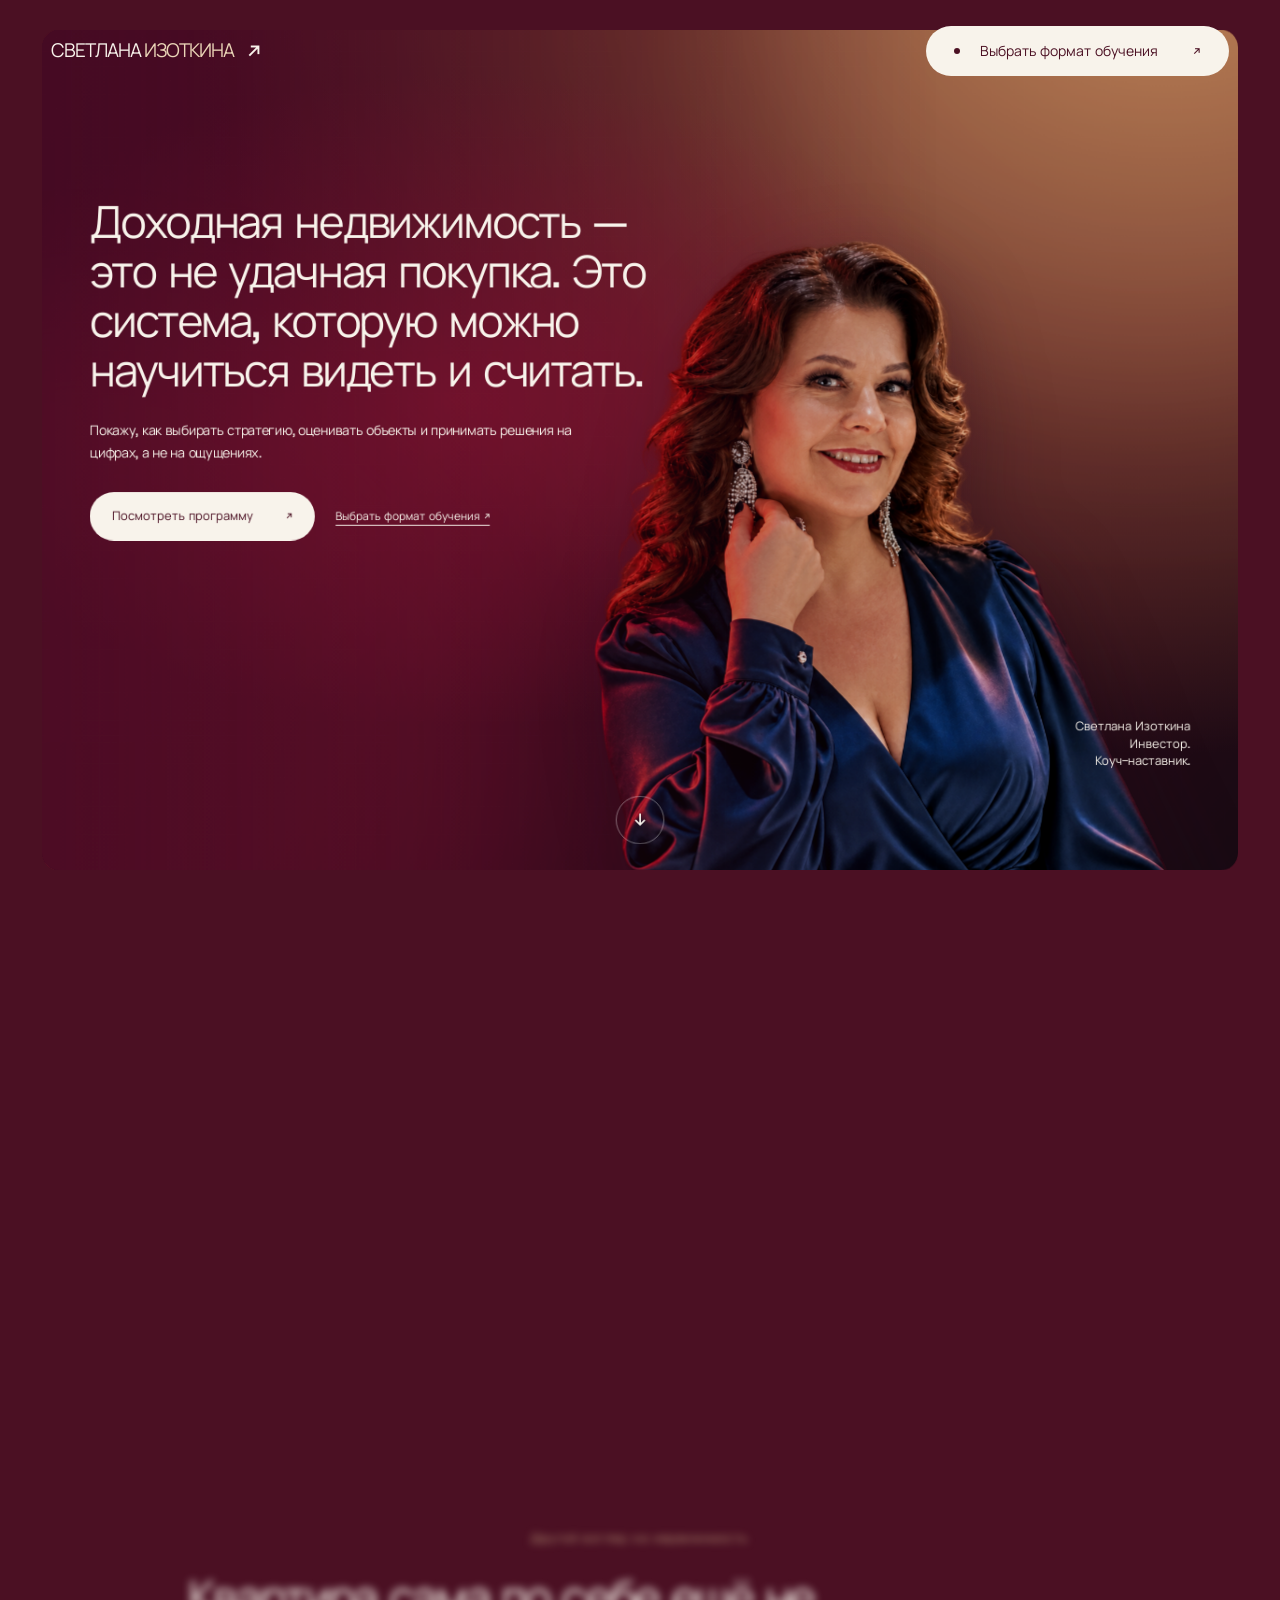
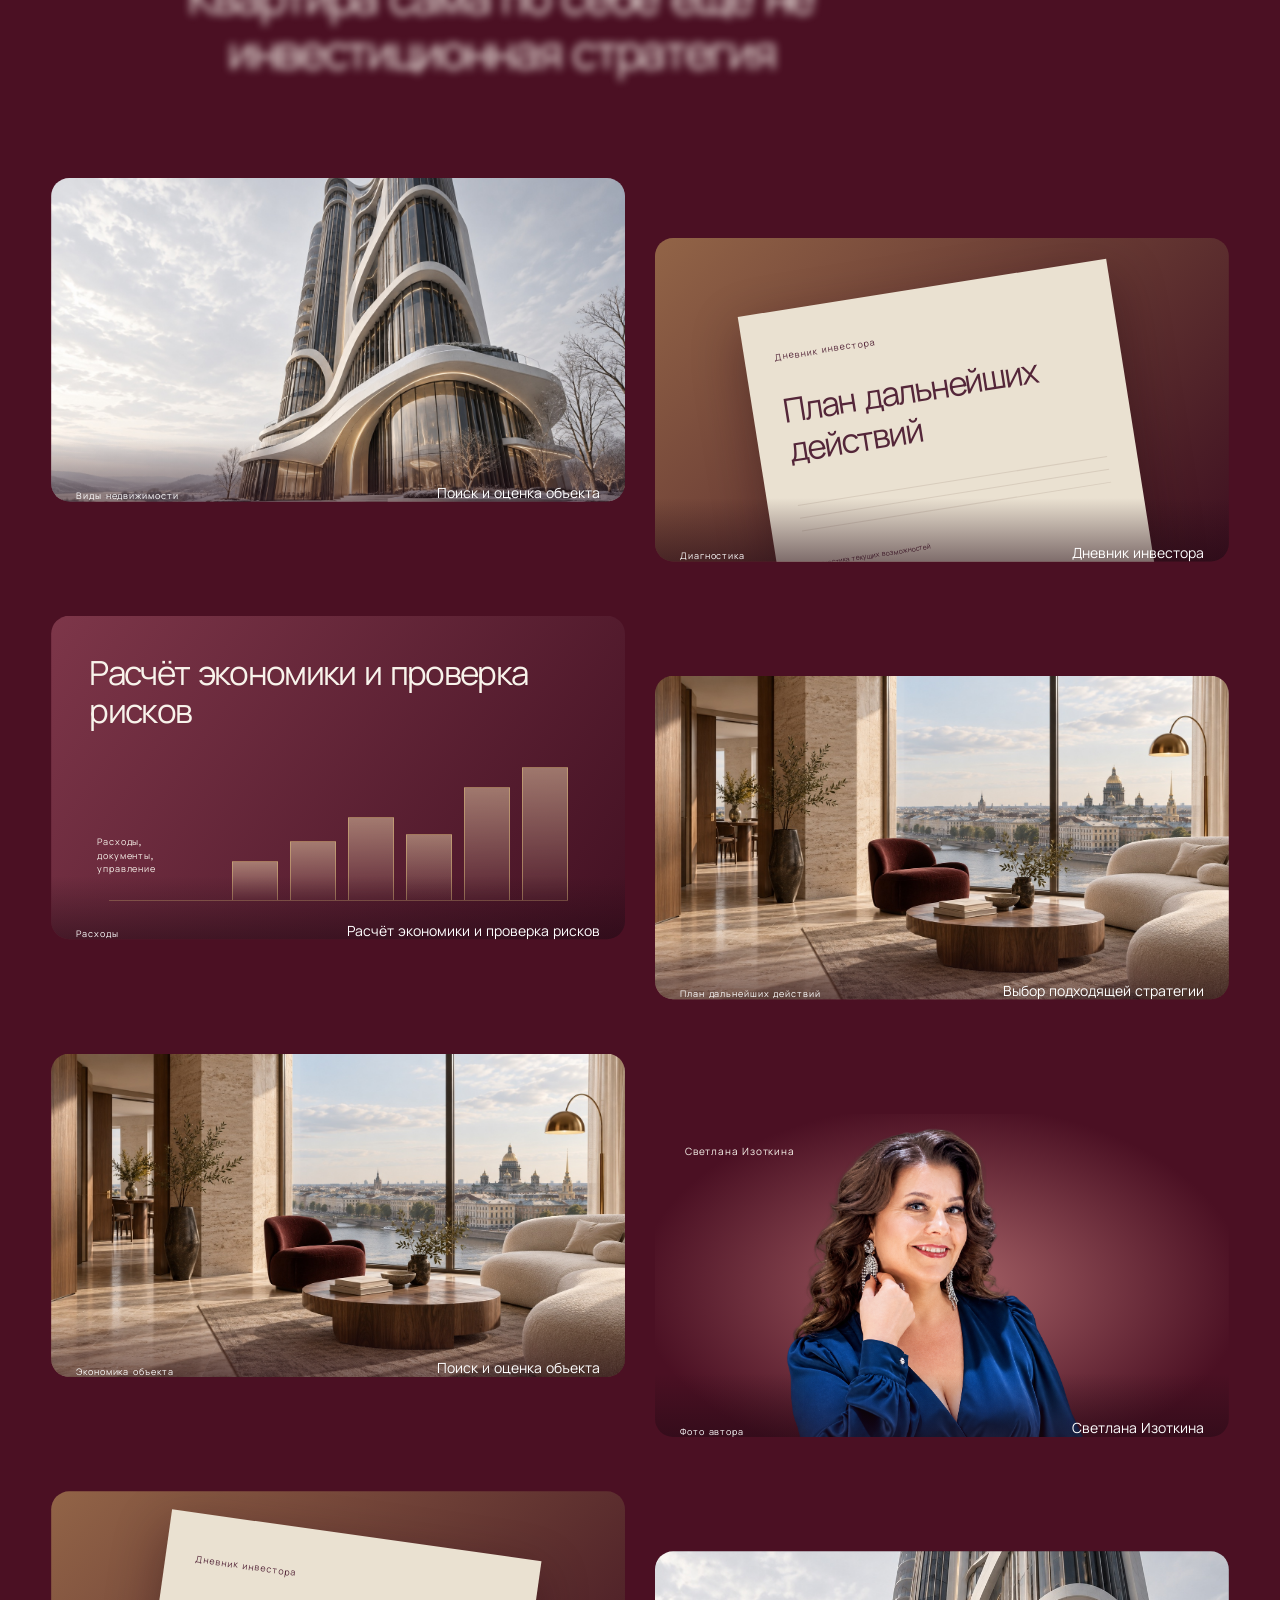
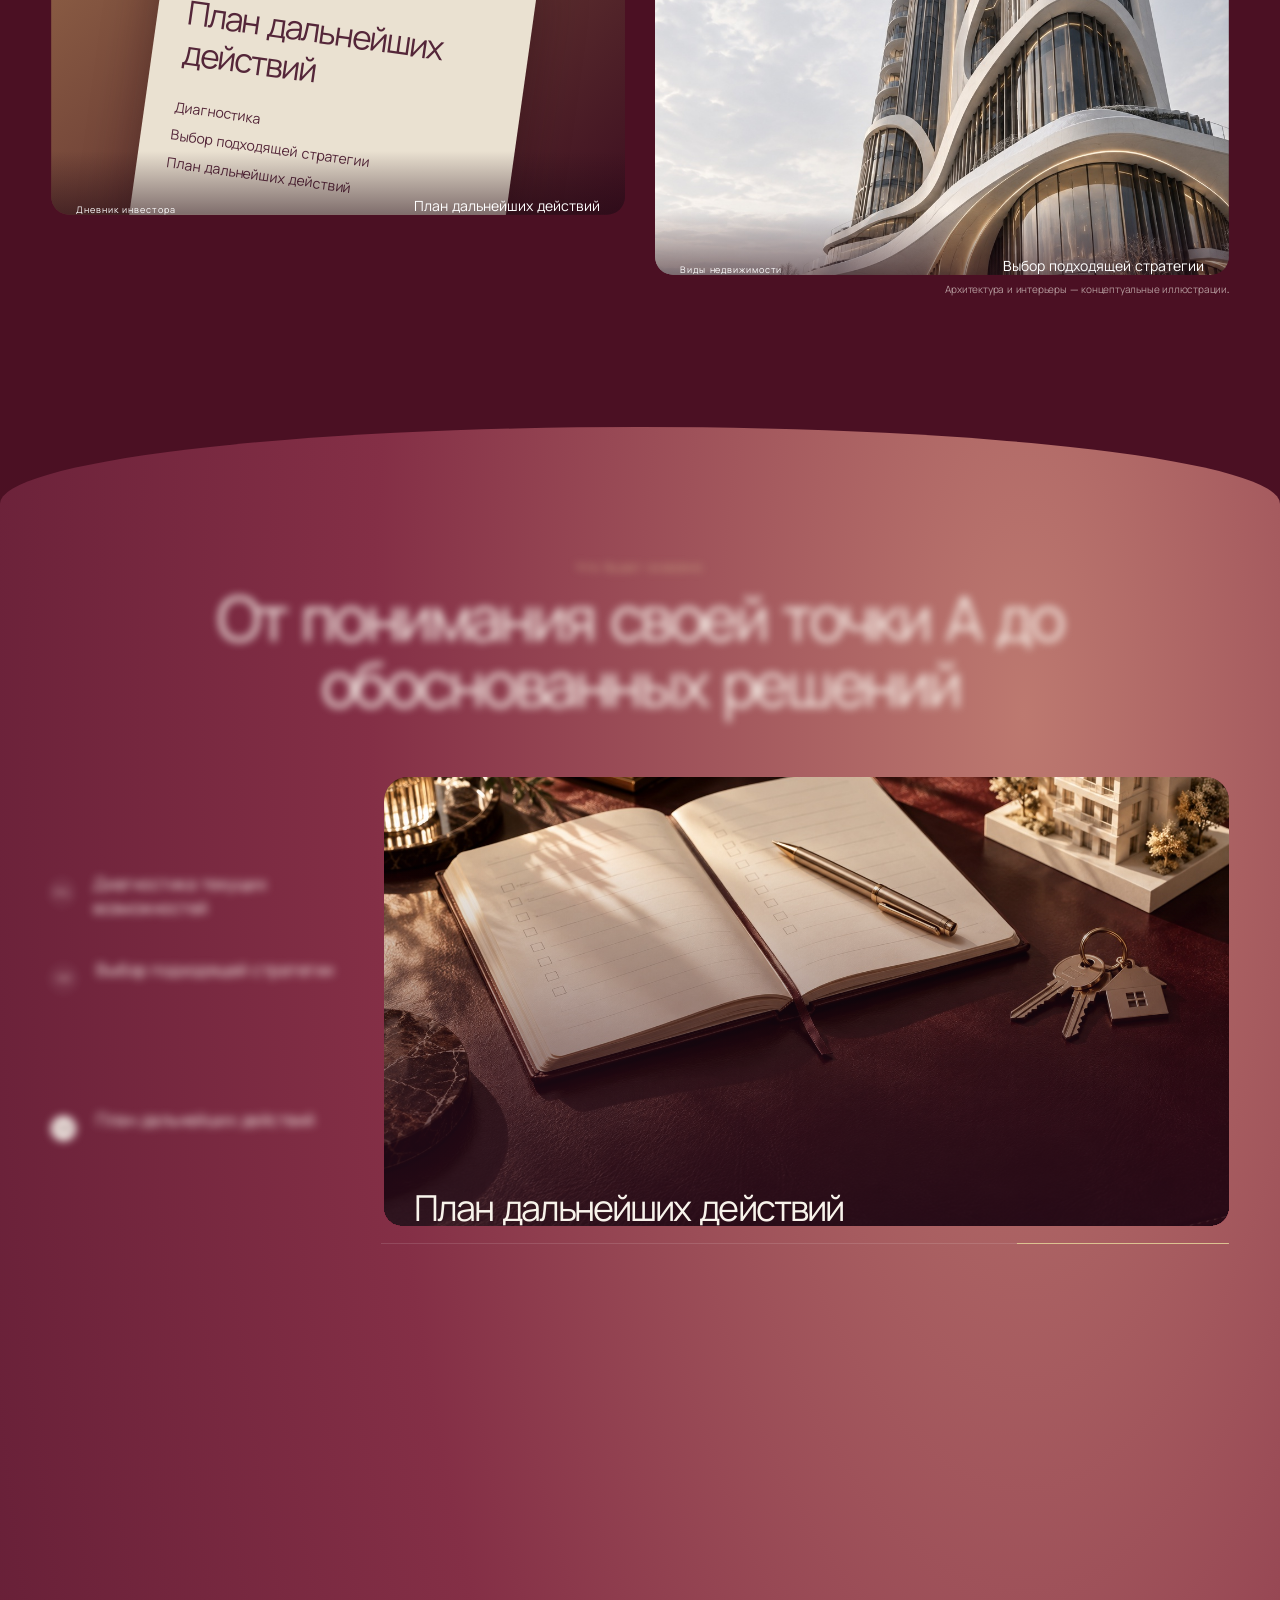
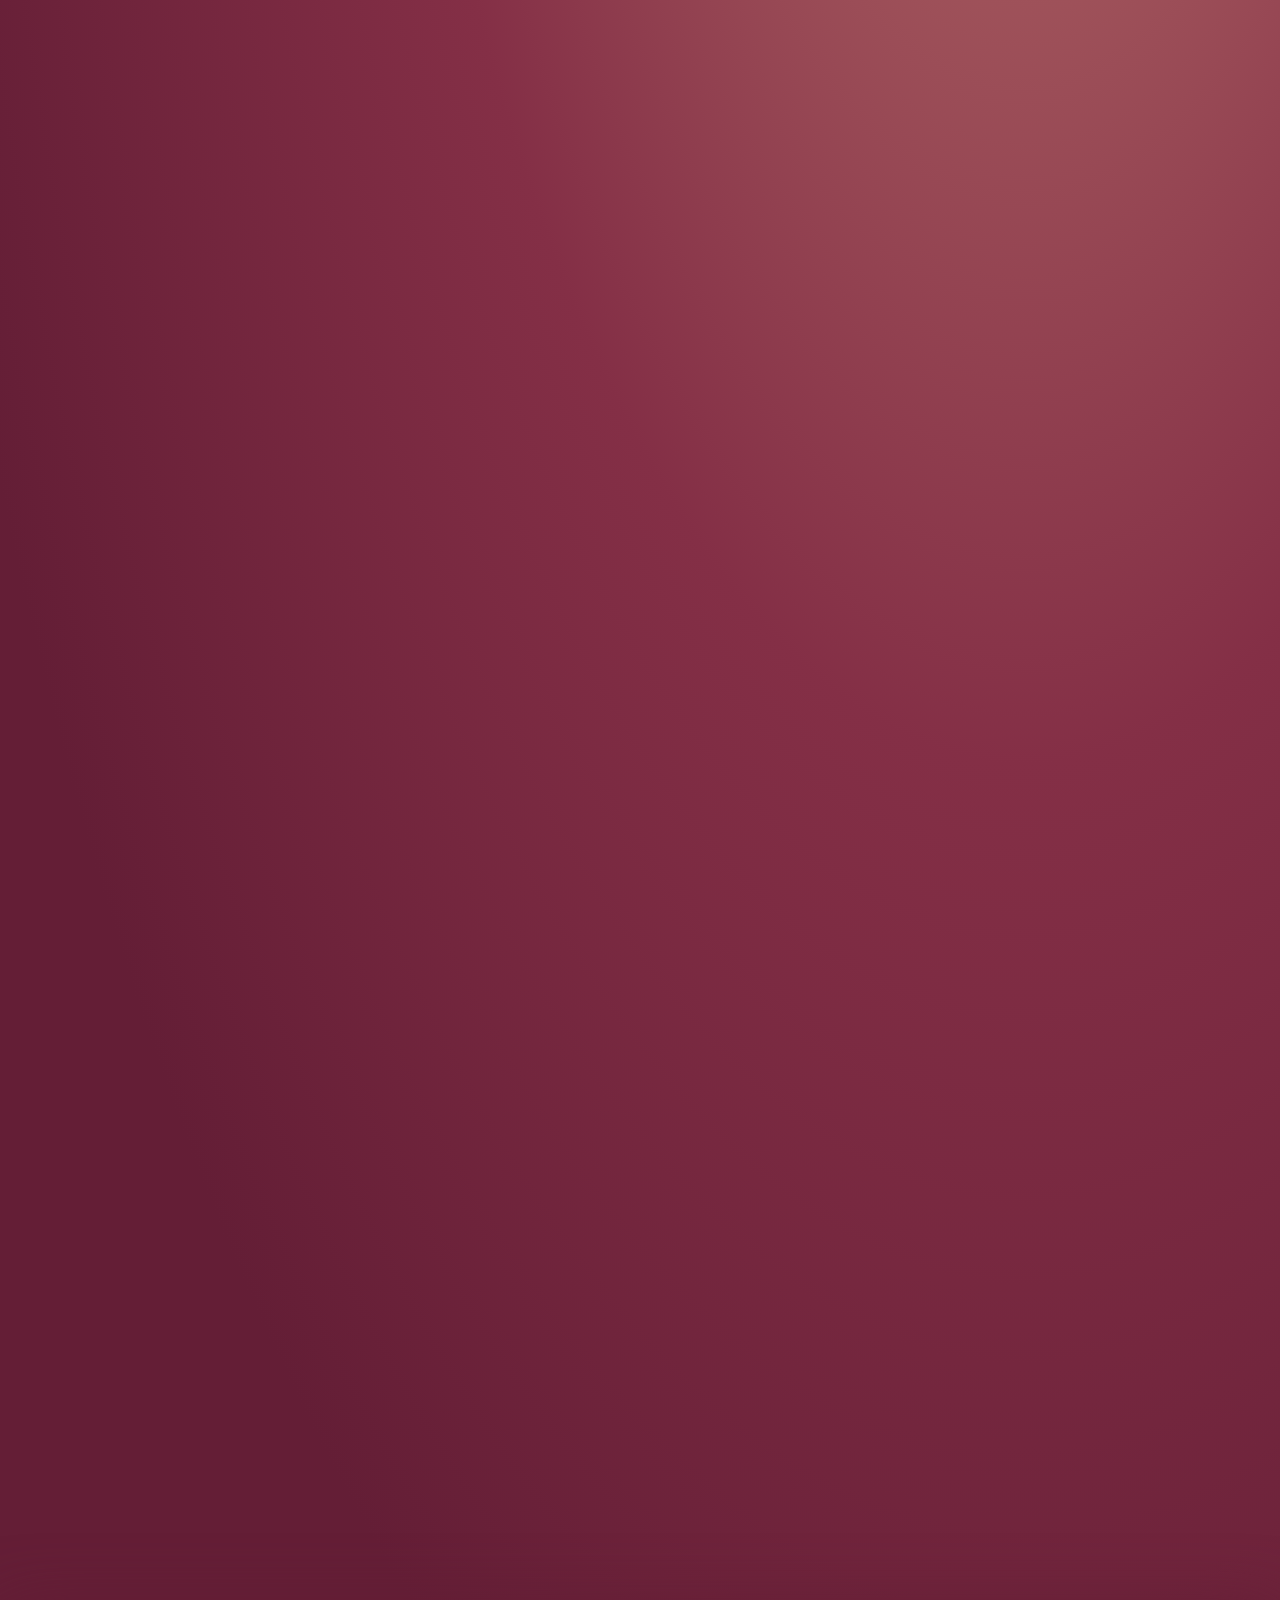
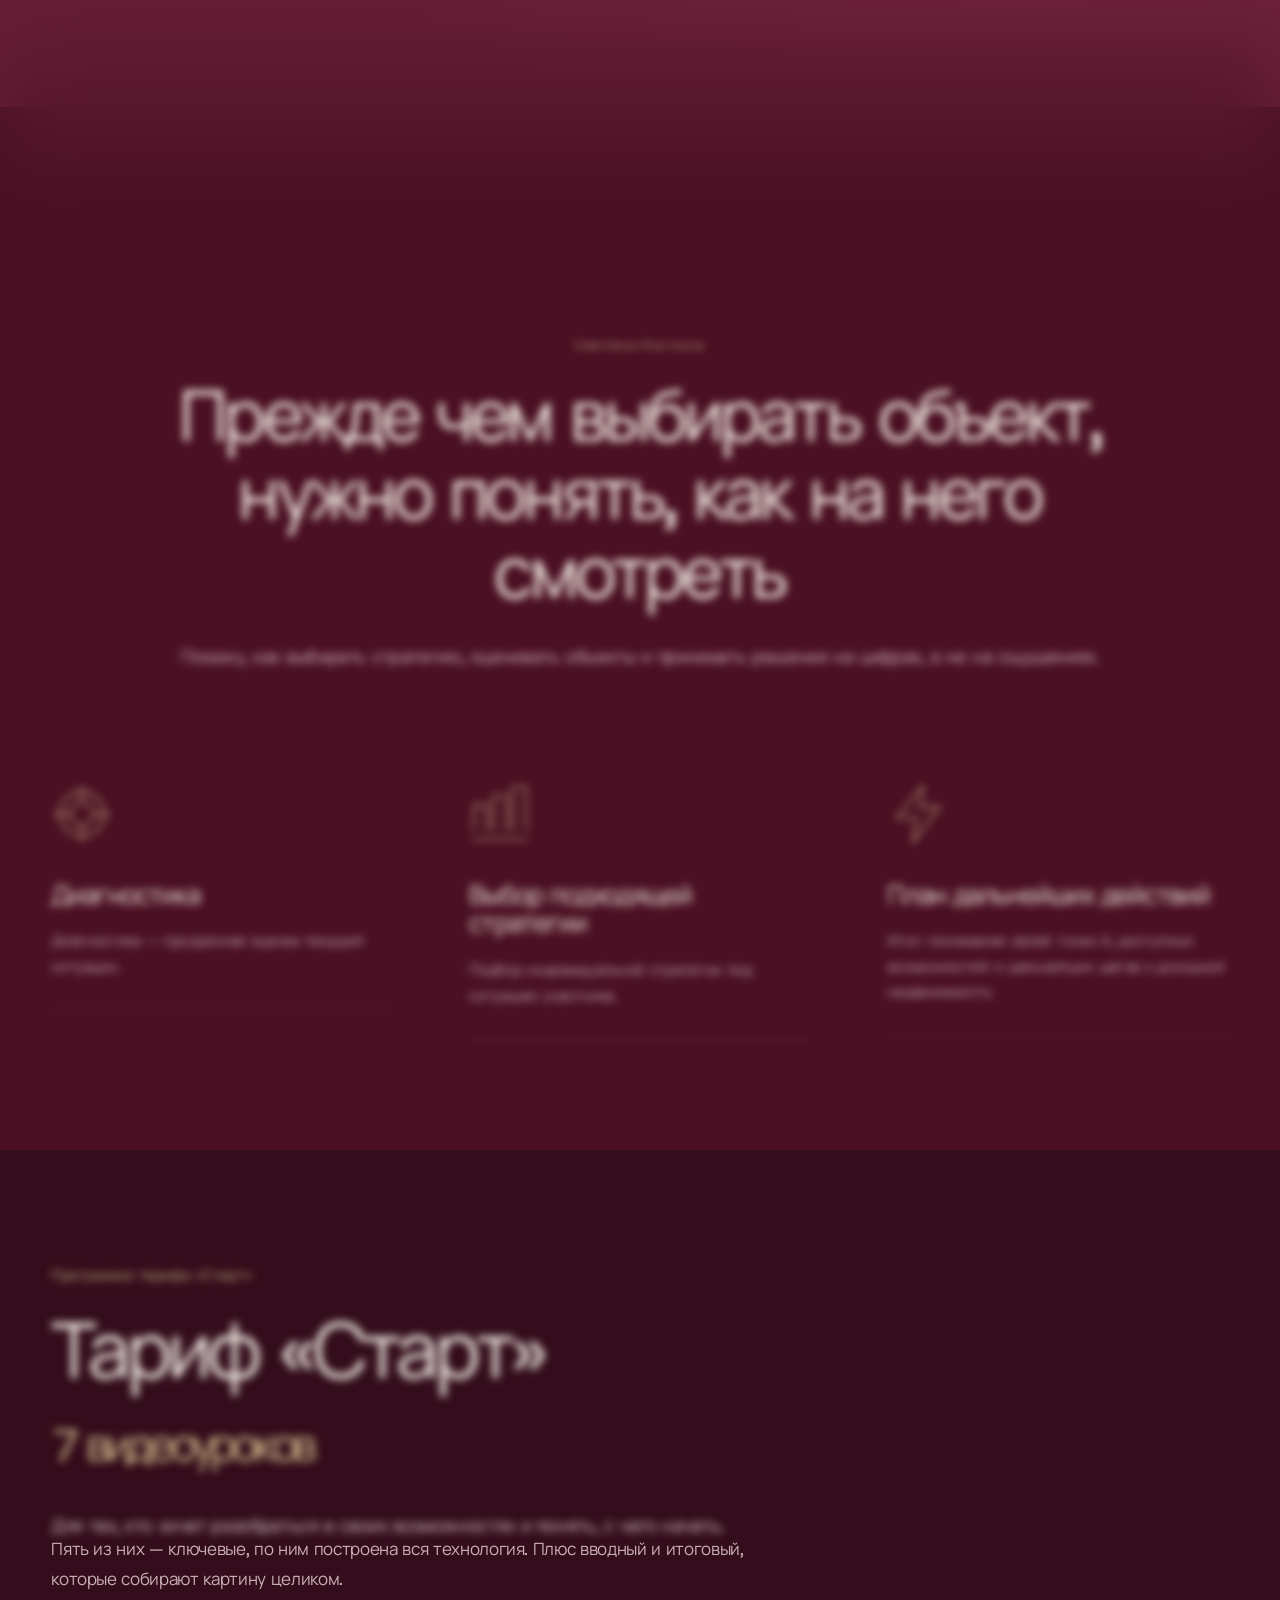
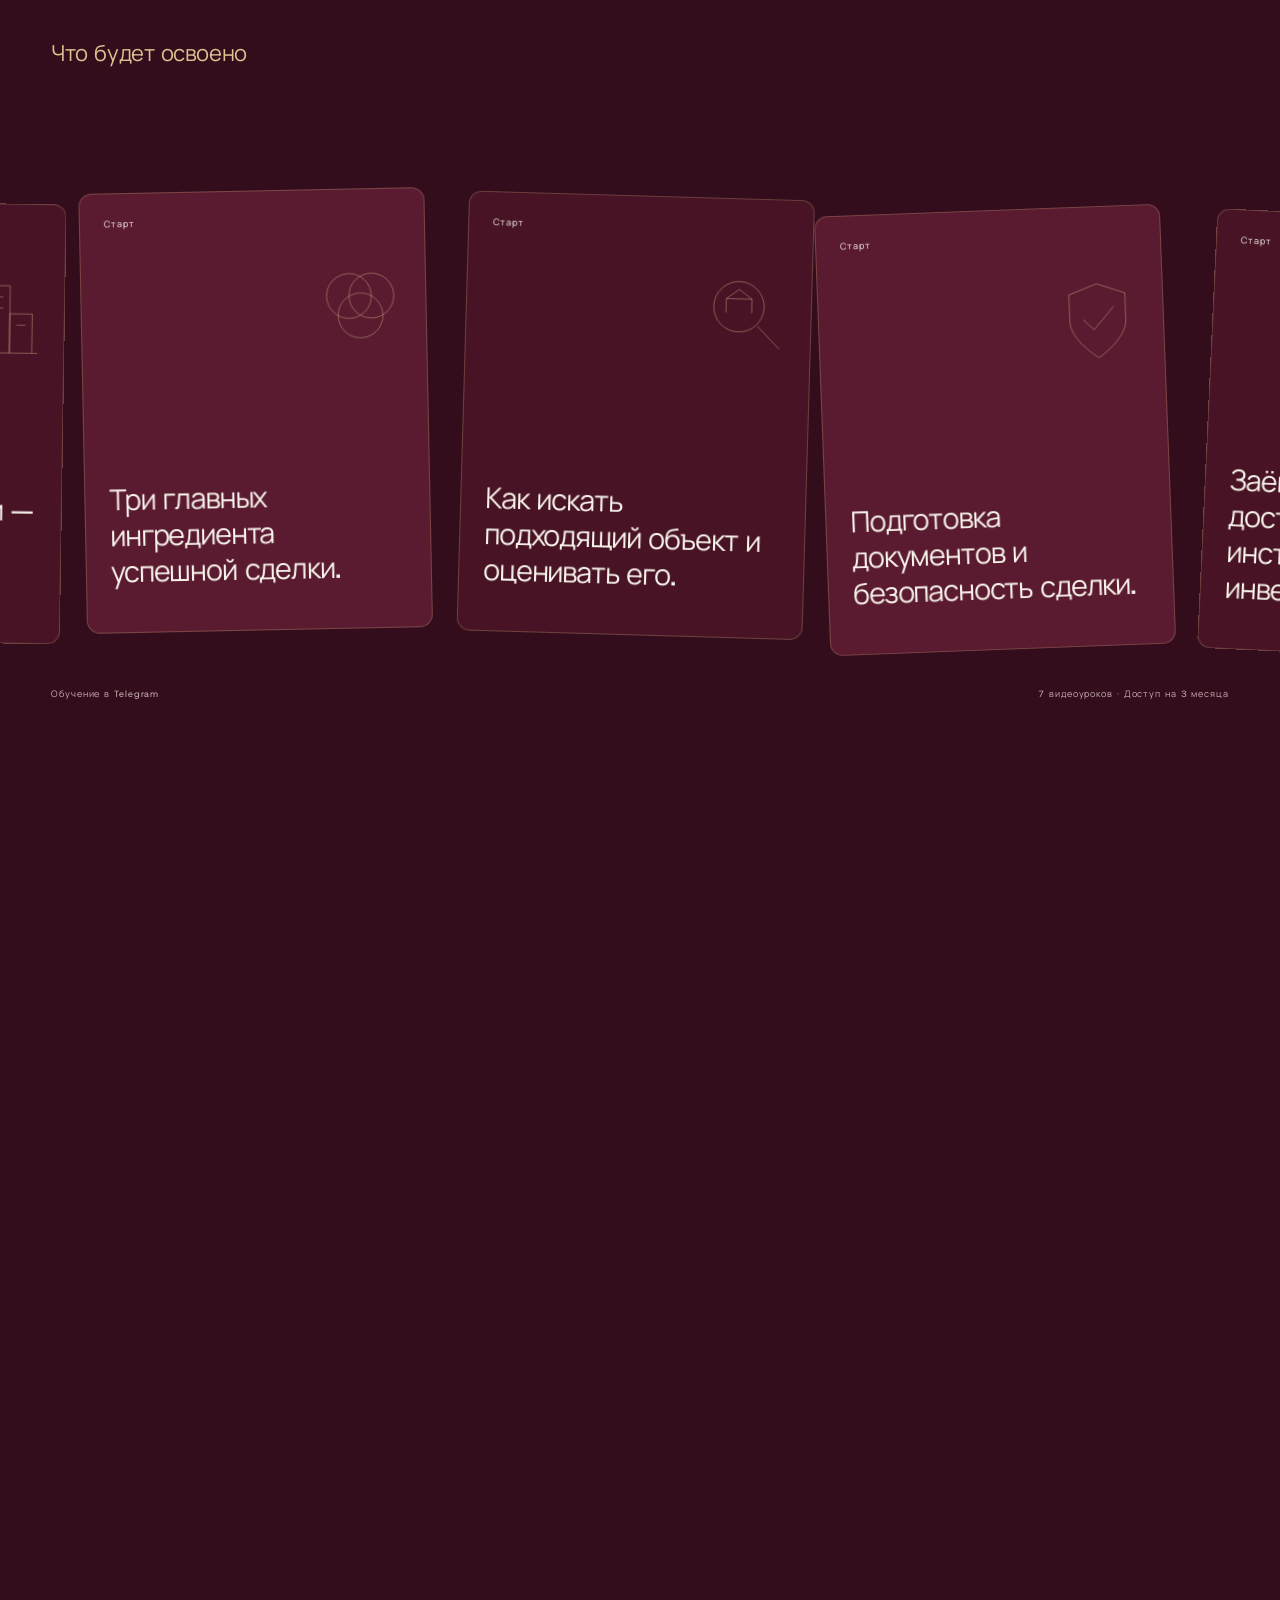
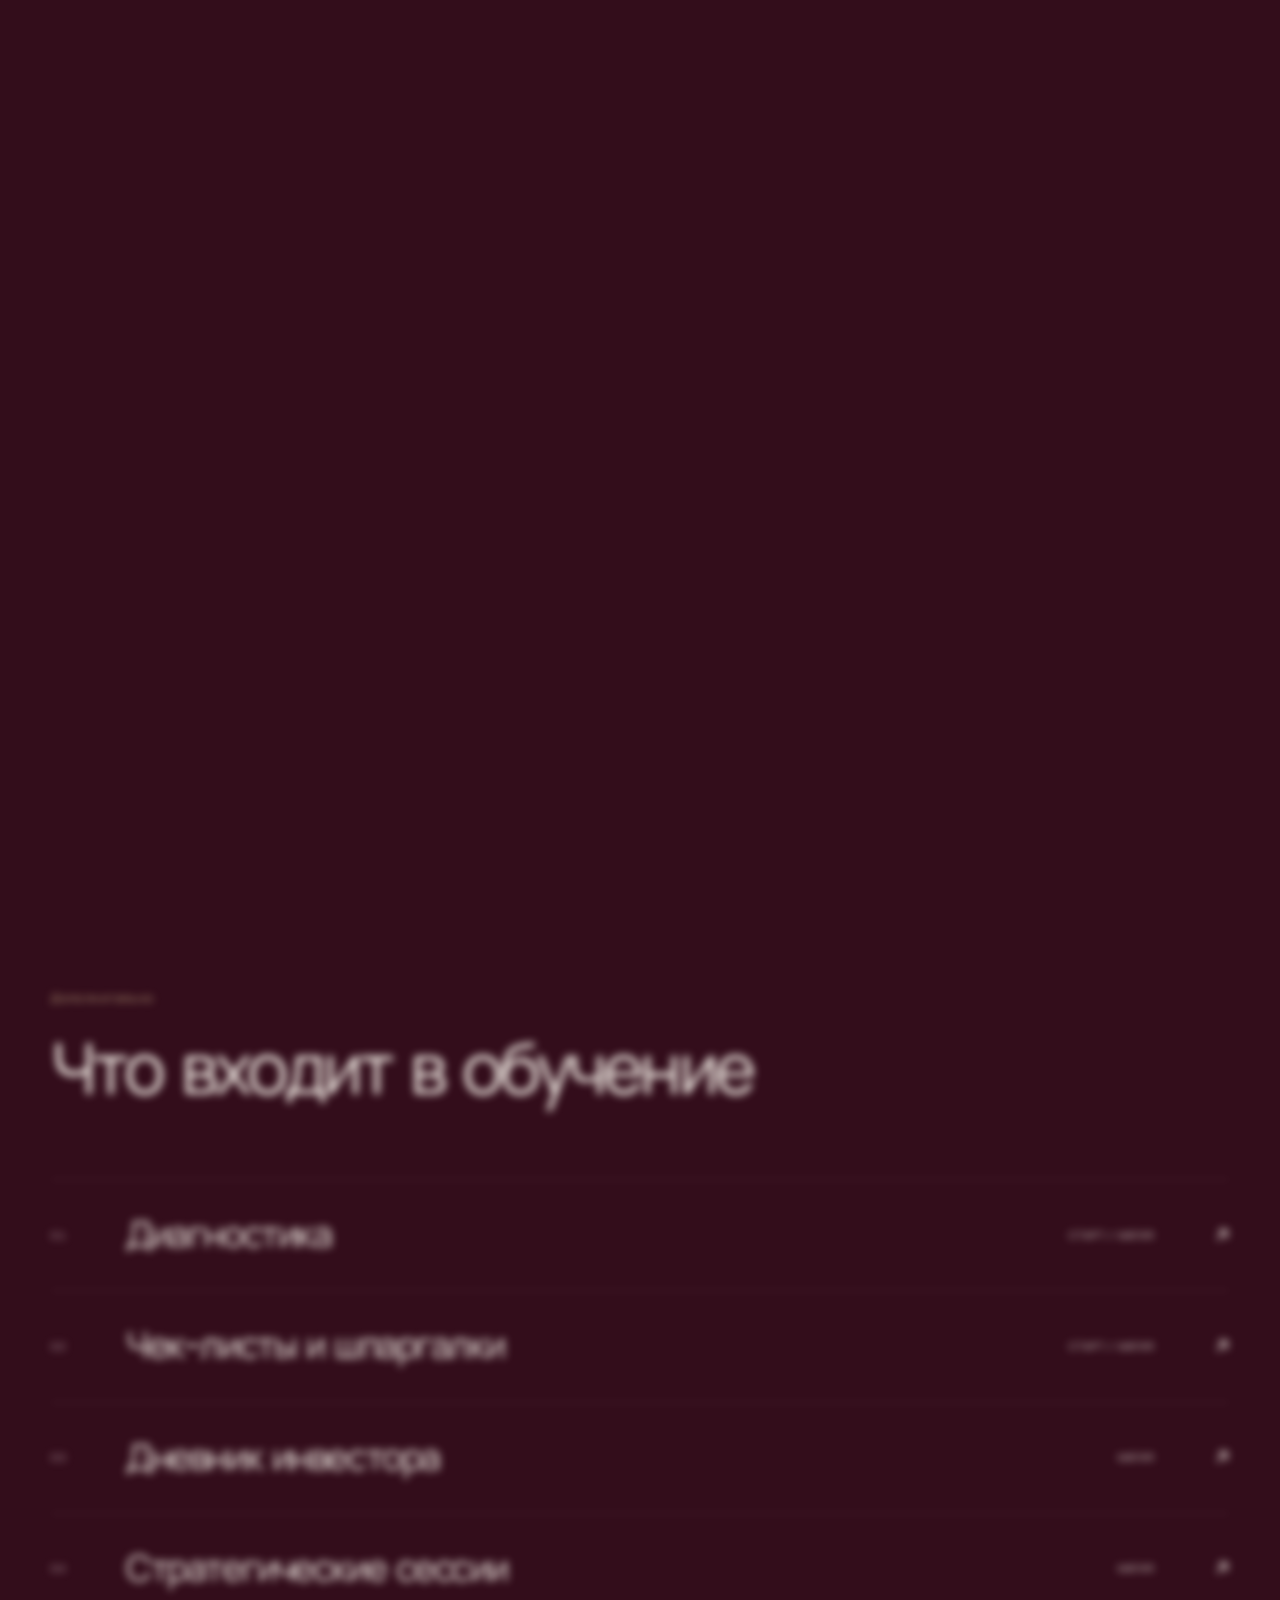
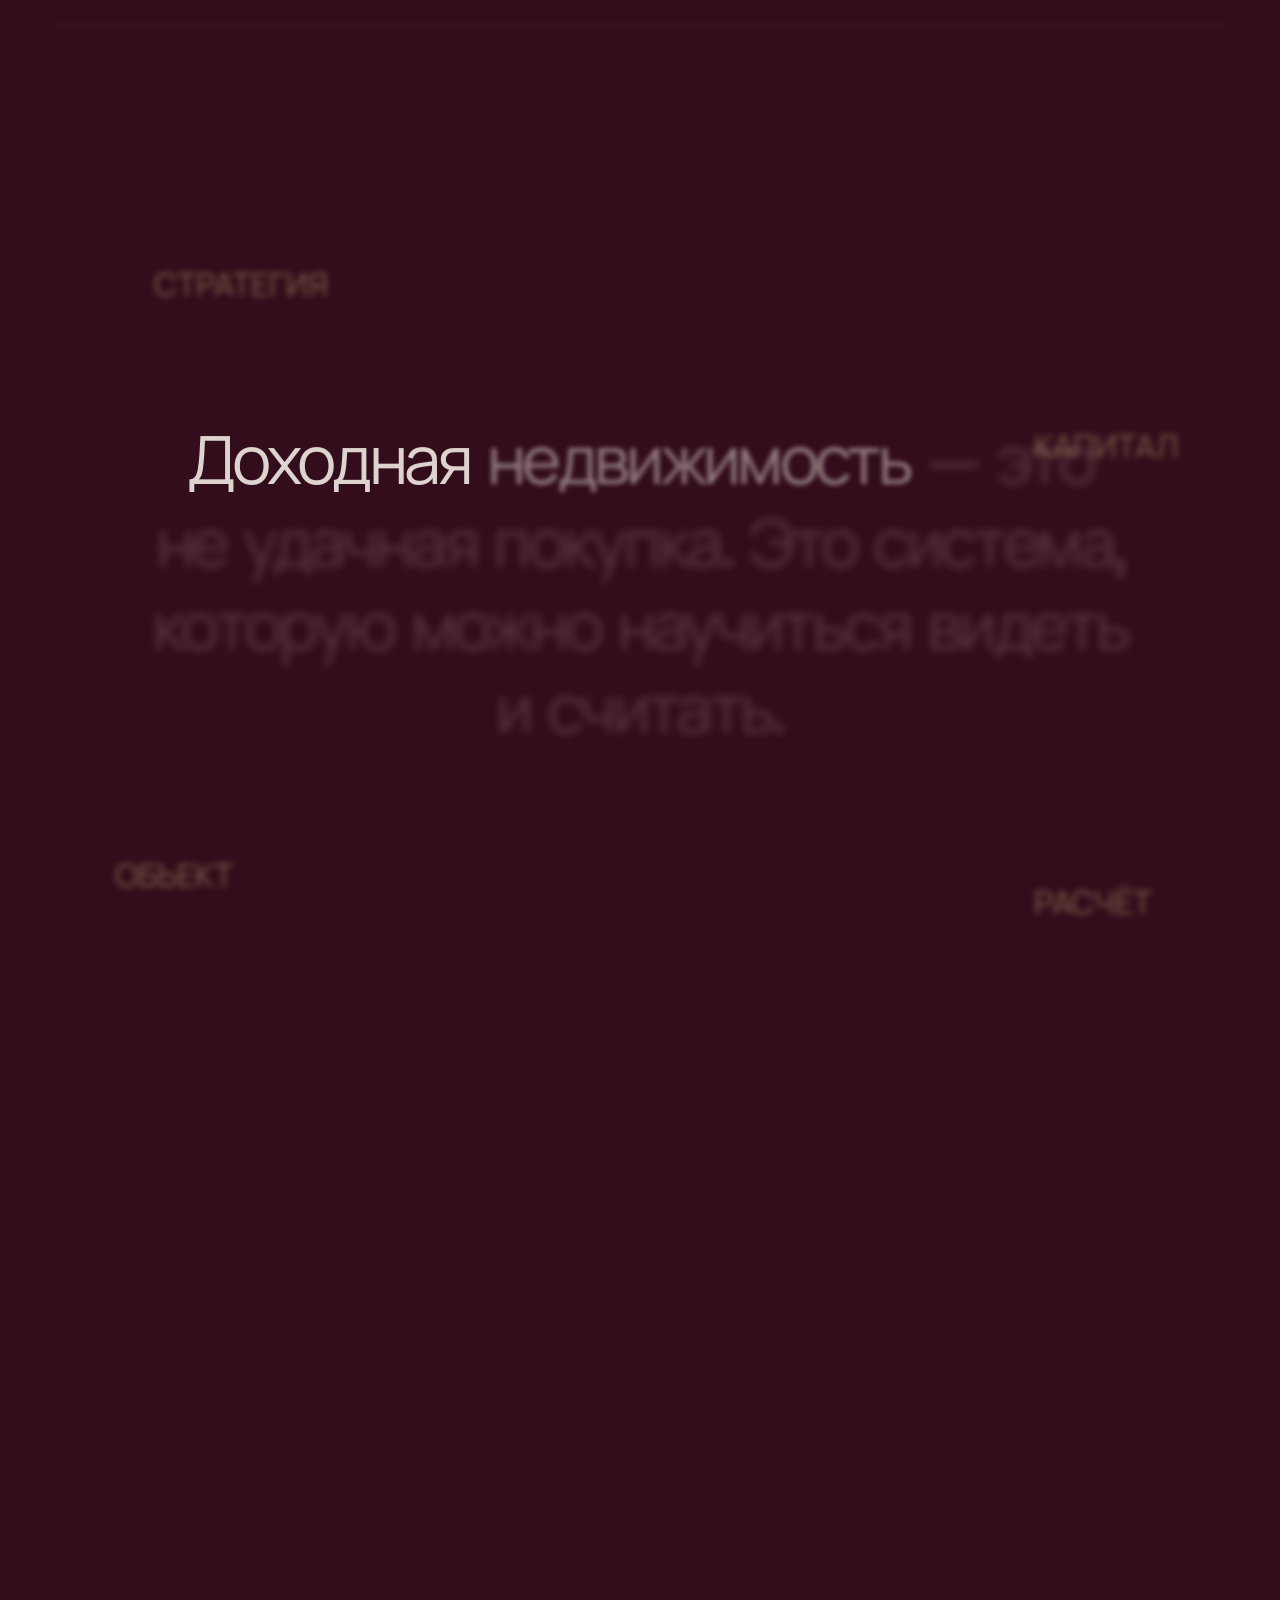
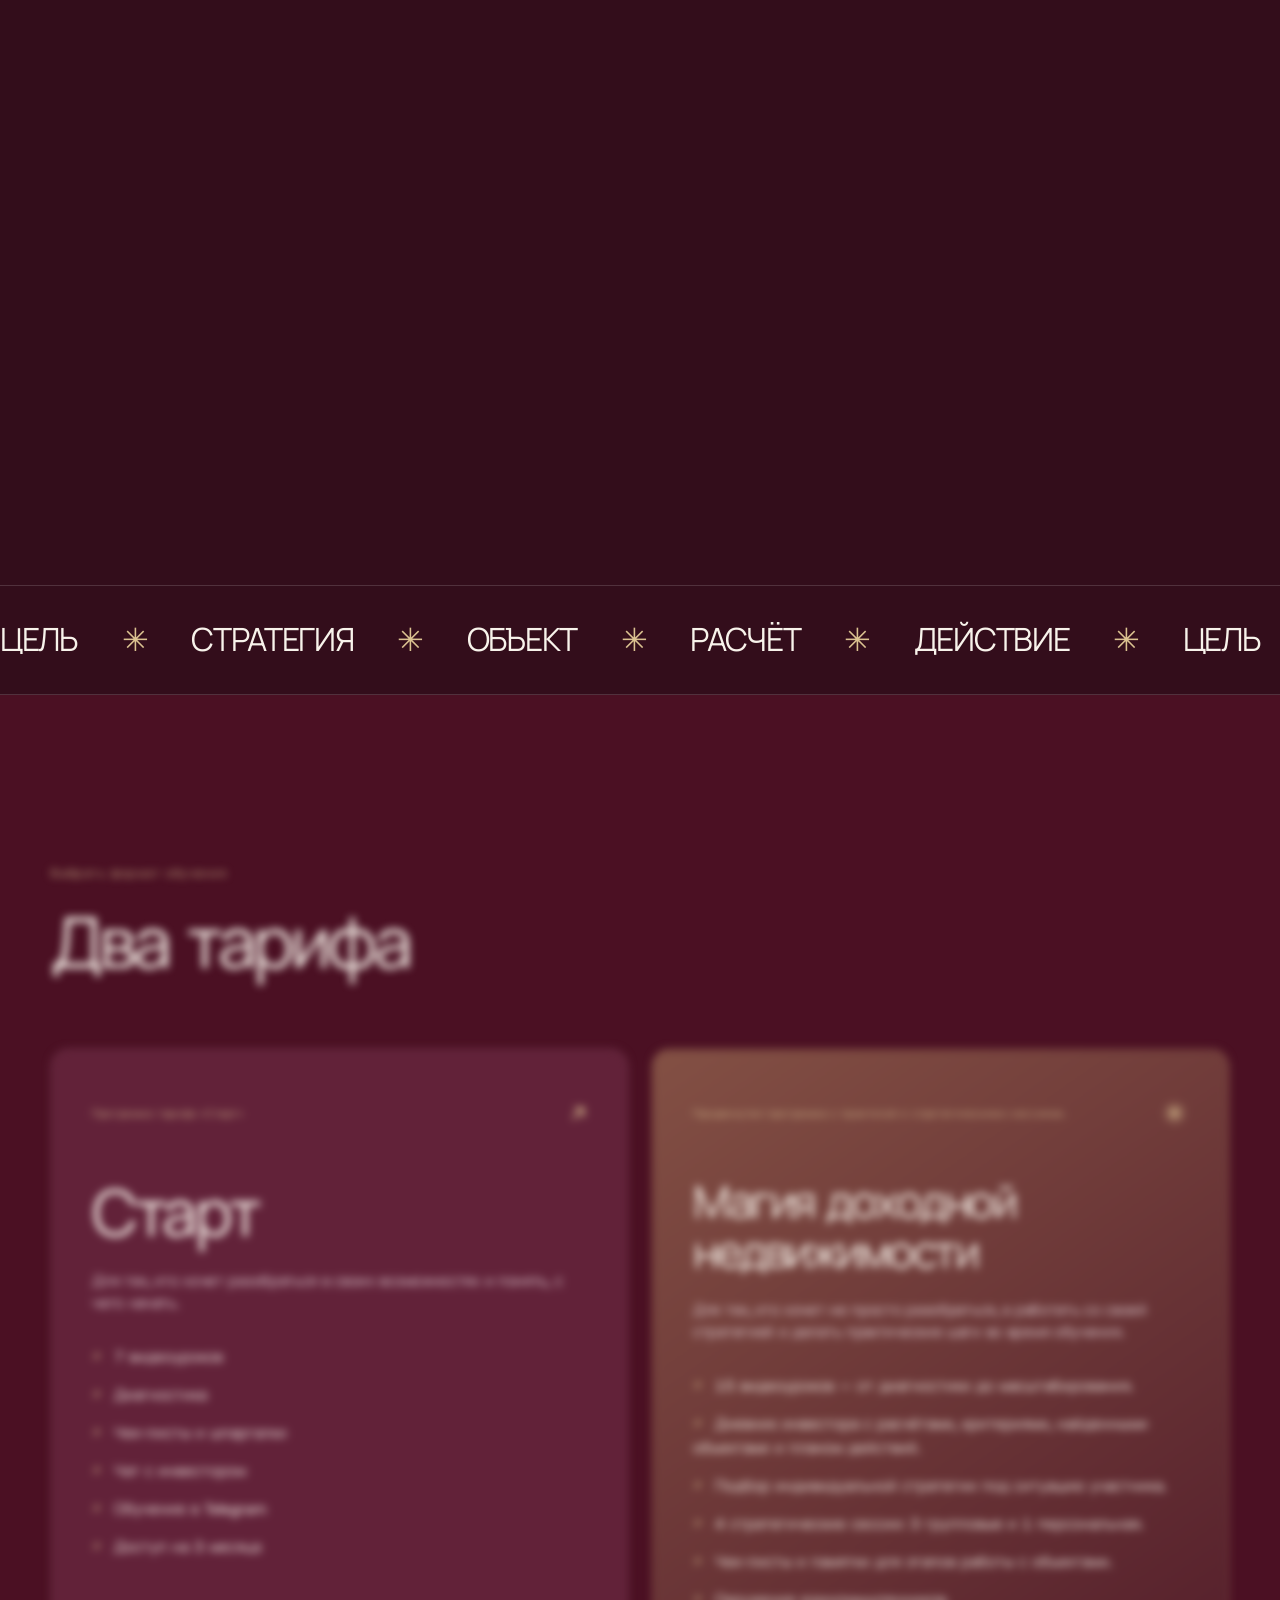
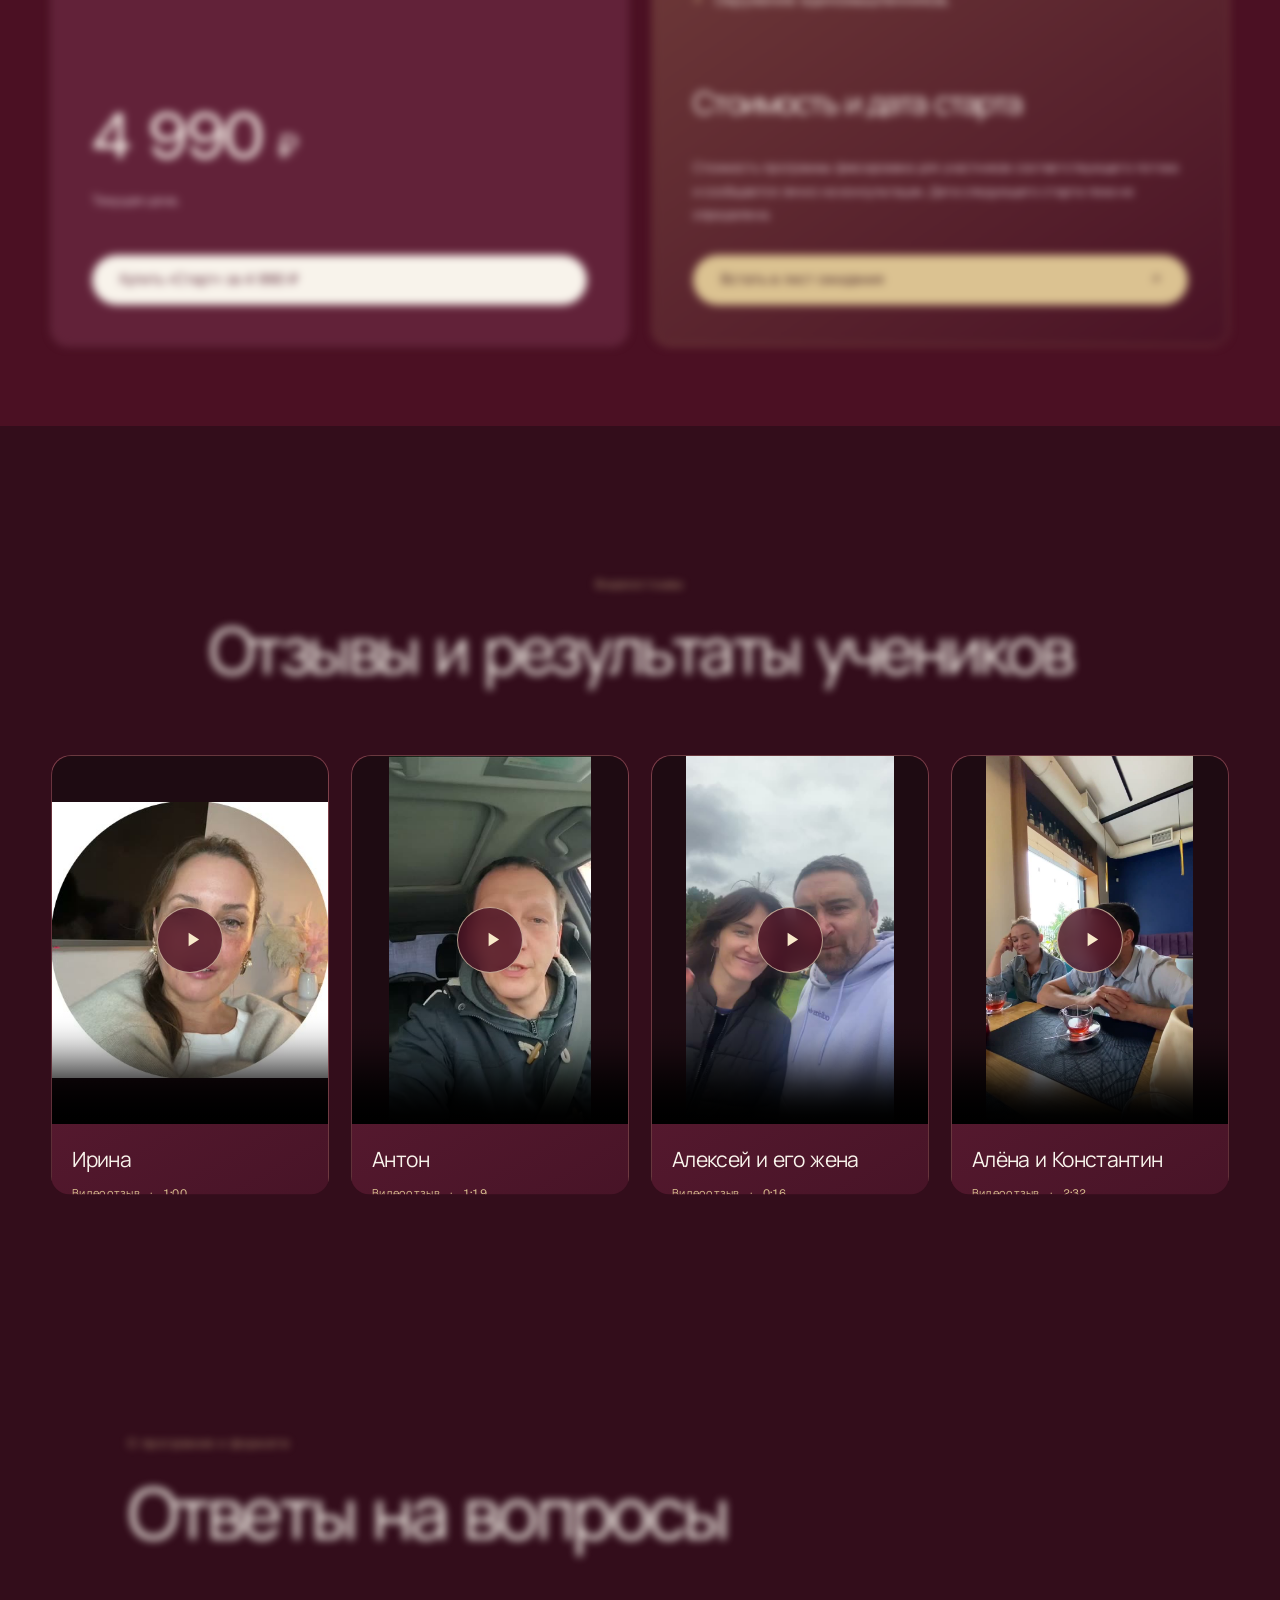
==== commit b89cf8ed: "Use approved source copy and clarify Start tariff with seven lessons" ====
--- a/variant-2/index.html
+++ b/variant-2/index.html
@@ -1,40 +1,41 @@
-<!doctype html>
-<html lang="ru"><head><meta charset="utf-8"><meta name="viewport" content="width=device-width,initial-scale=1"><meta name="theme-color" content="#4b1023"><title>Светлана Изоткина — Доходная недвижимость</title><meta name="description" content="Научитесь видеть, считать и выбирать недвижимость системно. Программы «Старт» и «Магия доходной недвижимости» со Светланой Изоткиной."><link rel="canonical" href="https://aleksei1999.github.io/svetlana-realty/variant-2/"><link rel="icon" href="data:image/svg+xml,%3Csvg xmlns='http://www.w3.org/2000/svg' viewBox='0 0 80 80'%3E%3Crect width='80' height='80' rx='40' fill='%234b1023'/%3E%3Cpath d='M23 56V30h17V18h17v38' stroke='%23dec391' stroke-width='4' fill='none'/%3E%3C/svg%3E"><link rel="preload" as="font" href="assets/manrope.ttf" type="font/ttf" crossorigin><link rel="stylesheet" href="style.css?v=reveal-glass-1"><script src="app.js?v=reveal-glass-1" defer></script></head>
+<!DOCTYPE html>
+
+<html lang="ru"><head><meta charset="utf-8"/><meta content="width=device-width,initial-scale=1" name="viewport"/><meta content="#4b1023" name="theme-color"/><title>Светлана Изоткина — Доходная недвижимость</title><meta content="Доходная недвижимость — это не удачная покупка. Это система, которую можно научиться видеть и считать." name="description"/><link href="https://aleksei1999.github.io/svetlana-realty/variant-2/" rel="canonical"/><link href="data:image/svg+xml,%3Csvg xmlns='http://www.w3.org/2000/svg' viewBox='0 0 80 80'%3E%3Crect width='80' height='80' rx='40' fill='%234b1023'/%3E%3Cpath d='M23 56V30h17V18h17v38' stroke='%23dec391' stroke-width='4' fill='none'/%3E%3C/svg%3E" rel="icon"/><link as="font" crossorigin="" href="assets/manrope.ttf" rel="preload" type="font/ttf"/><link href="style.css?v=source-copy-7" rel="stylesheet"/><script defer="" src="app.js?v=source-copy-7"></script></head>
 <body><a class="skip" href="#approach">К содержанию</a>
-<header class="header"><a href="#top" class="brand" aria-label="Светлана Изоткина — на главную">СВЕТЛАНА<span>ИЗОТКИНА</span><i>↗</i></a><a class="pill light" href="#formats"><span class="dot"></span> Найти свой формат <span>↗</span></a></header>
+<header class="header"><a aria-label="Светлана Изоткина — на главную" class="brand" href="#top">СВЕТЛАНА<span>ИЗОТКИНА</span><i>↗</i></a><a class="pill light" href="#formats"><span class="dot"></span>Выбрать формат обучения <span>↗</span></a></header>
 <main id="top">
-<section class="hero-track" id="hero" aria-label="Знакомство со Светланой"><div class="hero-stage"><div class="hero-art"><div class="glow glow-one"></div><div class="glow glow-two"></div><div class="hero-grid"></div><h1>Видеть.<br>Считать.<br>Действовать.</h1><img class="hero-person" draggable="false" src="assets/expert-studio-light.png" fetchpriority="high" alt="Светлана Изоткина, инвестор и коуч-наставник"><div class="hero-meta"><span>Доходная<br>недвижимость</span><span>Светлана Изоткина<br>Инвестор.<br>Коуч-наставник.</span></div><div class="hero-bottom"><p>За каждым объектом —<br>больше, чем квадратные метры.</p><a href="#approach" class="circle" aria-label="Перейти к подходу">↓</a><span>ПРОКРУТИТЕ,<br>ЧТОБЫ УЗНАТЬ БОЛЬШЕ</span></div></div></div></section>
-<section class="gallery-section" aria-label="От пространства к стратегии"><div class="gallery-intro reveal"><p class="eyebrow">ВАШ ВЗГЛЯД НА НЕДВИЖИМОСТЬ</p><p>Сначала увидеть возможности.<br>Потом — <span>посчитать решение.</span></p></div><div class="gallery-grid">
-<figure class="gallery-card image-card"><img src="assets/architecture.jpg" alt="Концепция современной архитектуры" loading="lazy"><figcaption><span>01 / ОБЪЕКТ</span><b>Видеть потенциал</b></figcaption></figure>
-<figure class="gallery-card journal-card"><div class="paper"><span>ДНЕВНИК ИНВЕСТОРА</span><h3>От мысли —<br>к стратегии.</h3><div class="paper-lines"><i></i><i></i><i></i></div><span class="paper-bottom">МОИ ЦЕЛИ / МОИ РЕСУРСЫ / МОИ РЕШЕНИЯ</span></div><figcaption><span>02 / ЦЕЛЬ</span><b>Начать со своего</b></figcaption></figure>
-<figure class="gallery-card math-card"><div class="math-title">Красивый объект.<br><span>Понятные цифры.</span></div><div class="math-bars"><i></i><i></i><i></i><i></i><i></i><i></i></div><span class="math-label">СТОИМОСТЬ + РАСХОДЫ + РИСКИ</span><figcaption><span>03 / ЭКОНОМИКА</span><b>Решать осознанно</b></figcaption></figure>
-<figure class="gallery-card image-card"><img src="assets/interior.jpg" alt="Концепция квартиры с панорамным видом" loading="lazy"><figcaption><span>04 / СТРАТЕГИЯ</span><b>Смотреть глубже</b></figcaption></figure>
-<figure class="gallery-card image-card second-row"><img src="assets/interior.jpg" alt="Свет и детали жилого пространства" loading="lazy"><figcaption><span>ВОЗМОЖНОСТИ</span><b>За пределами первого впечатления</b></figcaption></figure>
-<figure class="gallery-card portrait-tile second-row"><span>ВАШ ПРОВОДНИК<br>В МИР НЕДВИЖИМОСТИ</span><img src="assets/expert-cutout.png" alt="Эксперт Светлана Изоткина" loading="lazy"><figcaption><span>ЭКСПЕРТ</span><b>Светлана Изоткина</b></figcaption></figure>
-<figure class="gallery-card journal-card second-row"><div class="paper rotated"><span>МОЙ ПЕРВЫЙ ШАГ</span><h3>У каждой цели<br>свой маршрут.</h3><div class="paper-check">✓ Диагностика<br>✓ Стратегия<br>✓ План действий</div></div><figcaption><span>ПРАКТИКА</span><b>Собрать всё в систему</b></figcaption></figure>
-<figure class="gallery-card image-card second-row"><img class="zoomed" src="assets/architecture.jpg" alt="Деталь концептуального фасада" loading="lazy"><figcaption><span>СИСТЕМА</span><b>Найти свой подход</b></figcaption></figure>
+<section aria-label="Знакомство со Светланой" class="hero-track" id="hero"><div class="hero-stage"><div class="hero-art"><div class="glow glow-one"></div><div class="glow glow-two"></div><div class="hero-grid"></div><div class="hero-copy"><h1>Доходная недвижимость — это не удачная покупка. Это система, которую можно научиться видеть и считать.</h1><p class="hero-subtitle">Покажу, как выбирать стратегию, оценивать объекты и принимать решения на цифрах, а не на ощущениях.</p><div class="hero-actions"><a class="pill light" href="#program">Посмотреть программу <span>↗</span></a><a class="hero-secondary" href="#formats">Выбрать формат обучения ↗</a></div></div><img alt="Светлана Изоткина, инвестор и коуч-наставник" class="hero-person" draggable="false" fetchpriority="high" src="assets/expert-studio-light.png"/><div class="hero-meta"><span>Доходная<br/>недвижимость</span><span>Светлана Изоткина<br/>Инвестор.<br/>Коуч-наставник.</span></div><div class="hero-bottom"><a aria-label="Перейти к подходу" class="circle" href="#approach">↓</a></div></div></div></section>
+<section aria-label="От пространства к стратегии" class="gallery-section"><div class="gallery-intro reveal"><p class="eyebrow">Другой взгляд на недвижимость</p><p>Квартира сама по себе ещё не инвестиционная стратегия</p></div><div class="gallery-grid">
+<figure class="gallery-card image-card"><img alt="Концепция современной архитектуры" loading="lazy" src="assets/architecture.jpg"/><figcaption><span>Виды недвижимости</span><b>Поиск и оценка объекта</b></figcaption></figure>
+<figure class="gallery-card journal-card"><div class="paper"><span>Дневник инвестора</span><h3>План дальнейших действий</h3><div class="paper-lines"><i></i><i></i><i></i></div><span class="paper-bottom">Диагностика текущих возможностей</span></div><figcaption><span>Диагностика</span><b>Дневник инвестора</b></figcaption></figure>
+<figure class="gallery-card math-card"><div class="math-title">Расчёт экономики и проверка рисков</div><div class="math-bars"><i></i><i></i><i></i><i></i><i></i><i></i></div><span class="math-label">Расходы, документы, управление</span><figcaption><span>Расходы</span><b>Расчёт экономики и проверка рисков</b></figcaption></figure>
+<figure class="gallery-card image-card"><img alt="Концепция квартиры с панорамным видом" loading="lazy" src="assets/interior.jpg"/><figcaption><span>План дальнейших действий</span><b>Выбор подходящей стратегии</b></figcaption></figure>
+<figure class="gallery-card image-card second-row"><img alt="Свет и детали жилого пространства" loading="lazy" src="assets/interior.jpg"/><figcaption><span>Экономика объекта</span><b>Поиск и оценка объекта</b></figcaption></figure>
+<figure class="gallery-card portrait-tile second-row"><span>Светлана Изоткина</span><img alt="Эксперт Светлана Изоткина" loading="lazy" src="assets/expert-cutout.png"/><figcaption><span>Фото автора</span><b>Светлана Изоткина</b></figcaption></figure>
+<figure class="gallery-card journal-card second-row"><div class="paper rotated"><span>Дневник инвестора</span><h3>План дальнейших действий</h3><div class="paper-check">Диагностика<br/>Выбор подходящей стратегии<br/>План дальнейших действий</div></div><figcaption><span>Дневник инвестора</span><b>План дальнейших действий</b></figcaption></figure>
+<figure class="gallery-card image-card second-row"><img alt="Деталь концептуального фасада" class="zoomed" loading="lazy" src="assets/architecture.jpg"/><figcaption><span>Виды недвижимости</span><b>Выбор подходящей стратегии</b></figcaption></figure>
 </div><p class="visual-note">Архитектура и интерьеры — концептуальные иллюстрации.</p></section>
-<section class="approach-track" id="approach"><div class="approach-sticky"><p class="eyebrow center">ОТ ИНТЕРЕСА К ОСОЗНАННОМУ РЕШЕНИЮ</p><h2 class="center reveal">Недвижимость.<br><span>Система, которую видно.</span></h2><div class="approach-layout"><nav class="scene-nav" aria-label="Четыре основы подхода"><button class="active" data-scene="0" aria-pressed="true"><span>01</span><div><h3>Ваша точка А</h3><p>Цели, опыт и ресурсы</p></div></button><button data-scene="1" aria-pressed="false"><span>02</span><div><h3>Ваша стратегия</h3><p>Подходящий вам путь</p></div></button><button data-scene="2" aria-pressed="false"><span>03</span><div><h3>Экономика объекта</h3><p>Расходы, сценарии и риски</p></div></button><button data-scene="3" aria-pressed="false"><span>04</span><div><h3>План действий</h3><p>Понятный следующий шаг</p></div></button></nav><div class="scene-window">
-<article class="scene active" data-panel="0"><img src="assets/interior.jpg" alt="Светлый интерьер современной квартиры" loading="lazy"><div class="scene-caption"><span>НАЧАТЬ С СЕБЯ</span><h3>Какая недвижимость<br>нужна именно вам?</h3><p>Разберитесь в своей цели, возможностях и опыте, прежде чем выбирать объект.</p></div></article>
-<article class="scene" data-panel="1" inert><img src="assets/architecture.jpg" alt="Архитектура современного комплекса" loading="lazy"><div class="scene-caption"><span>УВИДЕТЬ ВАРИАНТЫ</span><h3>Объект — это форма.<br>Стратегия — содержание.</h3><p>Учитесь сопоставлять тип недвижимости со своей задачей.</p></div></article>
-<article class="scene scene-math" data-panel="2" inert><img src="assets/property-economics.jpg" alt="Макет жилого дома, планировка и калькулятор для расчёта экономики объекта" loading="lazy" width="1536" height="1024"><div class="scene-caption"><span>ПОСЧИТАТЬ ДО РЕШЕНИЯ</span><h3>Цифры, которые<br>меняют взгляд.</h3><p>Проверяйте предположения и рассматривайте несколько сценариев.</p></div></article>
-<article class="scene scene-plan" data-panel="3" inert><img src="assets/action-plan.jpg" alt="План действий в ежедневнике, ручка и ключи от недвижимости" loading="lazy" width="1536" height="1024"><div class="scene-caption"><span>ПЕРЕЙТИ К ДЕЙСТВИЮ</span><h3>Из отдельных знаний —<br>в свой маршрут.</h3><p>Зафиксируйте критерии выбора, открытые вопросы и последовательность шагов.</p></div></article>
+<section class="approach-track" id="approach"><div class="approach-sticky"><p class="eyebrow center">Что будет освоено</p><h2 class="center reveal">От понимания своей точки А до обоснованных решений</h2><div class="approach-layout"><nav aria-label="Четыре основы подхода" class="scene-nav"><button aria-pressed="true" class="active" data-scene="0"><span>01</span><div><h3>Диагностика текущих возможностей</h3></div></button><button aria-pressed="false" data-scene="1"><span>02</span><div><h3>Выбор подходящей стратегии</h3></div></button><button aria-pressed="false" data-scene="2"><span>03</span><div><h3>Расчёт экономики и проверка рисков</h3></div></button><button aria-pressed="false" data-scene="3"><span>04</span><div><h3>План дальнейших действий</h3></div></button></nav><div class="scene-window">
+<article class="scene active" data-panel="0"><img alt="Светлый интерьер современной квартиры" loading="lazy" src="assets/interior.jpg"/><div class="scene-caption"><h3>Диагностика текущих возможностей</h3></div></article>
+<article class="scene" data-panel="1" inert=""><img alt="Архитектура современного комплекса" loading="lazy" src="assets/architecture.jpg"/><div class="scene-caption"><h3>Выбор подходящей стратегии</h3></div></article>
+<article class="scene scene-math" data-panel="2" inert=""><img alt="Макет жилого дома, планировка и калькулятор для расчёта экономики объекта" height="1024" loading="lazy" src="assets/property-economics.jpg" width="1536"/><div class="scene-caption"><h3>Расчёт экономики и проверка рисков</h3></div></article>
+<article class="scene scene-plan" data-panel="3" inert=""><img alt="План действий в ежедневнике, ручка и ключи от недвижимости" height="1024" loading="lazy" src="assets/action-plan.jpg" width="1536"/><div class="scene-caption"><h3>План дальнейших действий</h3></div></article>
 </div></div><div class="scene-progress"><i></i></div></div></section>
-<section class="why-section section-pad" id="author"><div class="why-heading reveal"><p class="eyebrow">СВЕТЛАНА ИЗОТКИНА / ИНВЕСТОР И КОУЧ-НАСТАВНИК</p><h2>Видеть больше.<br><span>Решать увереннее.</span></h2><p>Покажу, как выбирать стратегию, оценивать объекты<br>и принимать решения на цифрах, а не на ощущениях.</p></div><div class="benefits"><article class="reveal"><svg viewBox="0 0 64 64" aria-hidden="true"><circle cx="32" cy="32" r="23"/><circle cx="32" cy="32" r="12"/><path d="M32 3v17M32 44v17M3 32h17M44 32h17"/></svg><h3>Сначала ваши цели</h3><p>Не начинаем с выбора квартиры. Разбираемся, какую задачу должна решать недвижимость в вашей жизни.</p></article><article class="reveal"><svg viewBox="0 0 64 64" aria-hidden="true"><path d="M5 49V23h14v26M25 49V13h14v36M45 49V4h14v45M3 58h58"/></svg><h3>Решения на цифрах</h3><p>Учимся видеть полную экономику: стоимость, дополнительные расходы, возможные сценарии и риски.</p></article><article class="reveal"><svg viewBox="0 0 64 64" aria-hidden="true"><path d="M37 3 10 36h20l-3 25 27-36H34Z"/></svg><h3>От знаний к практике</h3><p>Диагностика, чек-листы и задания помогают перенести материал в собственную стратегию и следующие шаги.</p></article></div></section>
-<section class="services-track" id="program"><div class="services-heading section-pad"><p class="eyebrow">ПРОГРАММА «СТАРТ» / 6 ВИДЕОУРОКОВ</p><h2 class="reveal">Знания, которые<br>складываются<br><span>в систему.</span></h2><p class="lead">От диагностики своей ситуации — до выбора объекта и инструментов инвестирования. Каждый урок отвечает на конкретный вопрос.</p></div><div class="cards-sticky"><div class="cards-track">
-<button class="lesson-card" data-lesson="0"><span class="card-top">01 / ОСНОВА <b>↗</b></span><svg viewBox="0 0 160 160" aria-hidden="true"><circle cx="80" cy="80" r="58"/><circle cx="80" cy="80" r="37"/><circle cx="80" cy="80" r="15"/><path d="M80 0v160M0 80h160"/></svg><div><h3>Диагностика</h3><p>Ваши цели<br>Текущие ресурсы<br>Точка старта</p></div></button>
-<button class="lesson-card" data-lesson="1"><span class="card-top">02 / ВОЗМОЖНОСТИ <b>↗</b></span><svg viewBox="0 0 160 160" aria-hidden="true"><path d="M20 140V55h40v85M60 140V20h40v120M100 140V70h40v70M10 140h140M32 70h16M32 90h16M72 40h16M72 60h16M112 90h16"/></svg><div><h3>Виды<br>недвижимости</h3><p>Разные форматы<br>Разные задачи<br>Ваши критерии</p></div></button>
-<button class="lesson-card" data-lesson="2"><span class="card-top">03 / ЛОГИКА СДЕЛКИ <b>↗</b></span><svg viewBox="0 0 160 160" aria-hidden="true"><circle cx="60" cy="65" r="40"/><circle cx="100" cy="65" r="40"/><circle cx="80" cy="100" r="40"/></svg><div><h3>Три ингредиента<br>успешной сделки</h3><p>Ключевые составляющие<br>Взаимосвязи<br>Целостный взгляд</p></div></button>
-<button class="lesson-card" data-lesson="3"><span class="card-top">04 / ПОИСК <b>↗</b></span><svg viewBox="0 0 160 160" aria-hidden="true"><circle cx="68" cy="67" r="45"/><path d="m102 101 40 40M45 78V53h46v25M45 53l23-17 23 17"/></svg><div><h3>Поиск и оценка<br>объекта</h3><p>Где искать<br>Что сравнивать<br>Как оценивать</p></div></button>
-<button class="lesson-card" data-lesson="4"><span class="card-top">05 / ПРОВЕРКА <b>↗</b></span><svg viewBox="0 0 160 160" aria-hidden="true"><path d="M80 12 130 30v48c0 34-50 66-50 66S30 112 30 78V30ZM54 75l19 19 36-41"/></svg><div><h3>Документы<br>и безопасность</h3><p>Проверка информации<br>Важные документы<br>Риски сделки</p></div></button>
-<button class="lesson-card" data-lesson="5"><span class="card-top">06 / ИНСТРУМЕНТЫ <b>↗</b></span><svg viewBox="0 0 160 160" aria-hidden="true"><path d="M20 125h120M30 125V90h25v35M68 125V65h25v60M106 125V32h25v93M25 65l40-23 26 8 41-35M105 15h27v27"/></svg><div><h3>Капитал<br>и инструменты</h3><p>Заёмные средства<br>Варианты инвестирования<br>Осознанный выбор</p></div></button>
-</div><div class="cards-foot"><span>ЛИСТАЙТЕ, ЧТОБЫ ИЗУЧИТЬ ПРОГРАММУ</span><span>6 УРОКОВ · TELEGRAM · 3 МЕСЯЦА</span></div></div></section>
-<section class="materials section-pad" id="materials"><p class="eyebrow">ОПОРЫ ДЛЯ ВАШЕЙ ПРАКТИКИ</p><h2 class="reveal">Не только смотреть.<br><span>Применять.</span></h2><div class="material-list"><button data-material="0"><span class="material-no">01</span><h3>Диагностика</h3><span>СТАРТ / МАГИЯ</span><b>↗</b></button><button data-material="1"><span class="material-no">02</span><h3>Чек-листы и шпаргалки</h3><span>СТАРТ / МАГИЯ</span><b>↗</b></button><button data-material="2"><span class="material-no">03</span><h3>Дневник инвестора</h3><span>МАГИЯ</span><b>↗</b></button><button data-material="3"><span class="material-no">04</span><h3>Стратегические сессии</h3><span>МАГИЯ</span><b>↗</b></button></div><div class="hover-paper" aria-hidden="true"><span>МАТЕРИАЛЫ ОБУЧЕНИЯ</span><strong>Моя<br>стратегия.</strong><i>От знаний к действию ↗</i></div></section>
-<section class="manifest-track"><div class="manifest-sticky"><div class="floating-words" aria-hidden="true"><span>СТРАТЕГИЯ</span><span>КАПИТАЛ</span><span>ОБЪЕКТ</span><span>РАСЧЁТ</span></div><h2 class="manifest-text">Доходная недвижимость — это не удачная покупка. Это система, которую можно научиться видеть и считать.</h2></div><div class="marquee" aria-hidden="true"><div>ЦЕЛЬ <i>✳</i> СТРАТЕГИЯ <i>✳</i> ОБЪЕКТ <i>✳</i> РАСЧЁТ <i>✳</i> ДЕЙСТВИЕ <i>✳</i> ЦЕЛЬ <i>✳</i> СТРАТЕГИЯ <i>✳</i> ОБЪЕКТ <i>✳</i> РАСЧЁТ <i>✳</i> ДЕЙСТВИЕ <i>✳</i></div></div></section>
-<section class="formats section-pad" id="formats"><p class="eyebrow">ВЫБЕРИТЕ СВОЮ ГЛУБИНУ</p><h2 class="reveal">Два формата.<br><span>Ваш следующий шаг.</span></h2><div class="price-grid"><article class="price-card"><div class="price-top"><span>01 / САМОСТОЯТЕЛЬНОЕ НАЧАЛО</span><span>↗</span></div><h3>Старт</h3><p>Разобраться в своих возможностях<br>и понять, с чего начинать.</p><ul><li>6 основных видеоуроков</li><li>Диагностика текущей ситуации</li><li>Чек-листы и шпаргалки</li><li>Чат с инвестором</li><li>Обучение в Telegram</li><li>Доступ на 3 месяца</li></ul><div class="price-value">4 990 <small>₽</small></div><p class="price-note">Следующая планируемая цена — 9 990 ₽.<br>Дата изменения будет объявлена отдельно.</p><button class="pill light" data-form="start">Выбрать «Старт» <span>↗</span></button></article><article class="price-card magic"><div class="price-top"><span>02 / ГЛУБИНА И СОПРОВОЖДЕНИЕ</span><span>✳</span></div><h3>Магия доходной<br>недвижимости</h3><p>Работать со своей стратегией<br>и делать практические шаги.</p><ul><li>15 видеоуроков</li><li>Дневник инвестора</li><li>Подбор индивидуальной стратегии</li><li>3 групповые и 1 персональная сессия</li><li>Практические задания и чек-листы</li><li>Окружение единомышленников</li></ul><div class="price-value consultation">По консультации</div><p class="price-note">Стоимость сообщается лично.<br>Дата следующего потока уточняется.</p><button class="pill gold" data-form="magic">Встать в лист ожидания <span>↗</span></button></article></div></section>
-<section class="reviews section-pad" id="reviews"><p class="eyebrow">ОПЫТ УЧАСТНИКОВ</p><h2 class="reveal">За знаниями —<br><span>личные истории.</span></h2><p class="reviews-intro">О своём опыте — своими словами.</p><div class="video-reviews"><article class="video-review" data-review-video><div class="review-media"><video controls playsinline preload="none" poster="assets/reviews/review-circle.jpg" aria-label="Видеоотзыв: Ирина"><source src="assets/reviews/review-circle.mp4" type="video/mp4">Ваш браузер не поддерживает видео. <a href="assets/reviews/review-circle.mp4">Открыть ролик</a></video><button class="review-play" aria-label="Смотреть отзыв: Ирина"><svg viewBox="0 0 24 24" aria-hidden="true"><path d="m9 5 11 7-11 7Z"/></svg></button></div><div class="review-info"><h3>Ирина</h3><p>Видеоотзыв <span aria-hidden="true">·</span> <time datetime="PT1M">1:00</time></p><p class="video-status" role="status" hidden></p></div></article><article class="video-review" data-review-video><div class="review-media"><video controls playsinline preload="none" poster="assets/reviews/review-car.jpg" aria-label="Видеоотзыв: Антон"><source src="assets/reviews/review-car.mp4" type="video/mp4">Ваш браузер не поддерживает видео. <a href="assets/reviews/review-car.mp4">Открыть ролик</a></video><button class="review-play" aria-label="Смотреть отзыв: Антон"><svg viewBox="0 0 24 24" aria-hidden="true"><path d="m9 5 11 7-11 7Z"/></svg></button></div><div class="review-info"><h3>Антон</h3><p>Видеоотзыв <span aria-hidden="true">·</span> <time datetime="PT1M19S">1:19</time></p><p class="video-status" role="status" hidden></p></div></article><article class="video-review" data-review-video><div class="review-media"><video controls playsinline preload="none" poster="assets/reviews/aleksey-family.jpg" aria-label="Видеоотзыв: Алексей и его жена"><source src="assets/reviews/aleksey-family.mp4" type="video/mp4">Ваш браузер не поддерживает видео. <a href="assets/reviews/aleksey-family.mp4">Открыть ролик</a></video><button class="review-play" aria-label="Смотреть отзыв: Алексей и его жена"><svg viewBox="0 0 24 24" aria-hidden="true"><path d="m9 5 11 7-11 7Z"/></svg></button></div><div class="review-info"><h3>Алексей и его жена</h3><p>Видеоотзыв <span aria-hidden="true">·</span> <time datetime="PT16S">0:16</time></p><p class="video-status" role="status" hidden></p></div></article><article class="video-review" data-review-video><div class="review-media"><video controls playsinline preload="none" poster="assets/reviews/alyona-konstantin.jpg" aria-label="Видеоотзыв: Алёна и Константин"><source src="assets/reviews/alyona-konstantin.mp4" type="video/mp4">Ваш браузер не поддерживает видео. <a href="assets/reviews/alyona-konstantin.mp4">Открыть ролик</a></video><button class="review-play" aria-label="Смотреть отзыв: Алёна и Константин"><svg viewBox="0 0 24 24" aria-hidden="true"><path d="m9 5 11 7-11 7Z"/></svg></button></div><div class="review-info"><h3>Алёна и Константин</h3><p>Видеоотзыв <span aria-hidden="true">·</span> <time datetime="PT2M32S">2:32</time></p><p class="video-status" role="status" hidden></p></div></article></div></section>
-<section class="faq section-pad" id="faq"><p class="eyebrow">ОТВЕЧАЕМ ЗАРАНЕЕ</p><h2 class="reveal">Хорошие вопросы.<br><span>Понятные ответы.</span></h2><div id="shortFaq"></div><div id="moreFaq" hidden></div><button class="pill outline" id="moreFaqButton" aria-expanded="false" aria-controls="moreFaq">Все 20 вопросов <span>+</span></button></section>
-<footer id="footer"><img class="footer-bg" src="assets/interior.jpg" alt="" loading="lazy"><div class="footer-shade"></div><div class="footer-content"><a class="brand" href="#top">СВЕТЛАНА<span>ИЗОТКИНА</span><i>↗</i></a><p class="eyebrow">ВАША СТРАТЕГИЯ НАЧИНАЕТСЯ С ПЕРВОГО ШАГА</p><h2 class="reveal">Готовы увидеть<br>недвижимость<br><span>по-новому?</span></h2><a class="pill light" href="#formats"><span class="dot"></span> Выбрать свой формат <span>↗</span></a><div class="footer-links"><a href="#author">Об эксперте</a><a href="#program">Программа</a><a href="#faq">Вопросы и ответы</a><a href="#top">Наверх ↑</a></div><div class="footer-bottom"><span>© 2026 СВЕТЛАНА ИЗОТКИНА</span><span>ОБРАЗОВАТЕЛЬНЫЙ ПРОЕКТ</span><button class="text-button" data-info="legal">Информация перед оформлением ↗</button></div></div></footer>
-</main><dialog id="infoDialog"><button class="close" aria-label="Закрыть окно">×</button><p class="eyebrow" id="infoLabel">ПРОГРАММА «СТАРТ»</p><h2 id="infoTitle"></h2><p id="infoText"></p><button class="pill gold" id="infoAction">Посмотреть форматы ↗</button></dialog>
-<dialog id="formDialog"><button class="close" aria-label="Закрыть анкету">×</button><p class="eyebrow" id="formLabel">ВАШ СЛЕДУЮЩИЙ ШАГ</p><h2 id="formTitle">Начать со «Старта»</h2><p class="form-notice">Предпросмотр анкеты. Приём заявок и оплата пока не открыты. Введённые данные никуда не отправляются.</p><form id="leadForm"><label>Имя<input name="name" autocomplete="name" required placeholder="Как к вам обращаться"></label><label>Телефон<input name="phone" autocomplete="tel" type="tel" required pattern="[+0-9() \-]{7,25}" placeholder="+7 …"></label><label>Telegram<input name="telegram" required pattern="@?[A-Za-z0-9_]{5,32}" placeholder="@username"></label><div id="extraFields"></div><button class="pill gold" type="submit">Проверить заполнение <span>↗</span></button><p id="formResult" role="status"></p></form></dialog>
+<section class="why-section section-pad" id="author"><div class="why-heading reveal"><p class="eyebrow">Светлана Изоткина</p><h2>Прежде чем выбирать объект, нужно понять, как на него смотреть</h2><p>Покажу, как выбирать стратегию, оценивать объекты и принимать решения на цифрах, а не на ощущениях.</p></div><div class="benefits"><article class="reveal"><svg aria-hidden="true" viewbox="0 0 64 64"><circle cx="32" cy="32" r="23"></circle><circle cx="32" cy="32" r="12"></circle><path d="M32 3v17M32 44v17M3 32h17M44 32h17"></path></svg><h3>Диагностика</h3><p>Диагностика — прозрачная оценка текущей ситуации.</p></article><article class="reveal"><svg aria-hidden="true" viewbox="0 0 64 64"><path d="M5 49V23h14v26M25 49V13h14v36M45 49V4h14v45M3 58h58"></path></svg><h3>Выбор подходящей стратегии</h3><p>Подбор индивидуальной стратегии под ситуацию участника.</p></article><article class="reveal"><svg aria-hidden="true" viewbox="0 0 64 64"><path d="M37 3 10 36h20l-3 25 27-36H34Z"></path></svg><h3>План дальнейших действий</h3><p>Итог: понимание своей точки А, доступных возможностей и дальнейших шагов к доходной недвижимости.</p></article></div></section>
+<section class="services-track" id="program"><div class="services-heading section-pad"><p class="eyebrow">Программа тарифа «Старт»</p><h2 class="reveal">Тариф «Старт»<br/><span>7 видеоуроков</span></h2><p class="lead">Для тех, кто хочет разобраться в своих возможностях и понять, с чего начать.</p><p class="program-structure">Пять из них — ключевые, по ним построена вся технология. Плюс вводный и итоговый, которые собирают картину целиком.</p><p class="program-topics-label">Что будет освоено</p></div><div class="cards-sticky"><div class="cards-track">
+<article class="lesson-card"><span class="card-top">Старт</span><svg aria-hidden="true" viewbox="0 0 160 160"><circle cx="80" cy="80" r="58"></circle><circle cx="80" cy="80" r="37"></circle><circle cx="80" cy="80" r="15"></circle><path d="M80 0v160M0 80h160"></path></svg><div><h3>Диагностика — прозрачная оценка текущей ситуации.</h3></div></article>
+<article class="lesson-card"><span class="card-top">Старт</span><svg aria-hidden="true" viewbox="0 0 160 160"><path d="M20 140V55h40v85M60 140V20h40v120M100 140V70h40v70M10 140h140M32 70h16M32 90h16M72 40h16M72 60h16M112 90h16"></path></svg><div><h3>Виды недвижимости — с чего начинать именно тебе.</h3></div></article>
+<article class="lesson-card"><span class="card-top">Старт</span><svg aria-hidden="true" viewbox="0 0 160 160"><circle cx="60" cy="65" r="40"></circle><circle cx="100" cy="65" r="40"></circle><circle cx="80" cy="100" r="40"></circle></svg><div><h3>Три главных ингредиента успешной сделки.</h3></div></article>
+<article class="lesson-card"><span class="card-top">Старт</span><svg aria-hidden="true" viewbox="0 0 160 160"><circle cx="68" cy="67" r="45"></circle><path d="m102 101 40 40M45 78V53h46v25M45 53l23-17 23 17"></path></svg><div><h3>Как искать подходящий объект и оценивать его.</h3></div></article>
+<article class="lesson-card"><span class="card-top">Старт</span><svg aria-hidden="true" viewbox="0 0 160 160"><path d="M80 12 130 30v48c0 34-50 66-50 66S30 112 30 78V30ZM54 75l19 19 36-41"></path></svg><div><h3>Подготовка документов и безопасность сделки.</h3></div></article>
+<article class="lesson-card"><span class="card-top">Старт</span><svg aria-hidden="true" viewbox="0 0 160 160"><path d="M20 125h120M30 125V90h25v35M68 125V65h25v60M106 125V32h25v93M25 65l40-23 26 8 41-35M105 15h27v27"></path></svg><div><h3>Заёмные средства и доступные инструменты инвестирования.</h3></div></article>
+</div><div class="cards-foot"><span>Обучение в Telegram</span><span>7 видеоуроков · Доступ на 3 месяца</span></div></div></section>
+<section class="materials section-pad" id="materials"><p class="eyebrow">Дополнительно</p><h2 class="reveal">Что входит в обучение</h2><div class="material-list"><button data-material="0"><span class="material-no">01</span><h3>Диагностика</h3><span>СТАРТ / МАГИЯ</span><b>↗</b></button><button data-material="1"><span class="material-no">02</span><h3>Чек-листы и шпаргалки</h3><span>СТАРТ / МАГИЯ</span><b>↗</b></button><button data-material="2"><span class="material-no">03</span><h3>Дневник инвестора</h3><span>МАГИЯ</span><b>↗</b></button><button data-material="3"><span class="material-no">04</span><h3>Стратегические сессии</h3><span>МАГИЯ</span><b>↗</b></button></div><div aria-hidden="true" class="hover-paper"><span>Дневник инвестора</span><strong>План дальнейших действий</strong></div></section>
+<section class="manifest-track"><div class="manifest-sticky"><div aria-hidden="true" class="floating-words"><span>СТРАТЕГИЯ</span><span>КАПИТАЛ</span><span>ОБЪЕКТ</span><span>РАСЧЁТ</span></div><h2 class="manifest-text">Доходная недвижимость — это не удачная покупка. Это система, которую можно научиться видеть и считать.</h2></div><div aria-hidden="true" class="marquee"><div>ЦЕЛЬ <i>✳</i> СТРАТЕГИЯ <i>✳</i> ОБЪЕКТ <i>✳</i> РАСЧЁТ <i>✳</i> ДЕЙСТВИЕ <i>✳</i> ЦЕЛЬ <i>✳</i> СТРАТЕГИЯ <i>✳</i> ОБЪЕКТ <i>✳</i> РАСЧЁТ <i>✳</i> ДЕЙСТВИЕ <i>✳</i></div></div></section>
+<section class="formats section-pad" id="formats"><p class="eyebrow">Выбрать формат обучения</p><h2 class="reveal">Два тарифа</h2><div class="price-grid"><article class="price-card"><div class="price-top"><span>Программа тарифа «Старт»</span><span>↗</span></div><h3 class="tariff-title">Старт</h3><p>Для тех, кто хочет разобраться в своих возможностях и понять, с чего начать.</p><ul><li>7 видеоуроков</li><li>Диагностика</li><li>Чек-листы и шпаргалки</li><li>Чат с инвестором</li><li>Обучение в Telegram</li><li>Доступ на 3 месяца</li></ul><div class="price-value">4 990 <small>₽</small></div><p class="price-note">Текущая цена.</p><button class="pill light" data-form="start">Купить «Старт» за 4 990 ₽</button></article><article class="price-card magic"><div class="price-top"><span>Продвинутая программа с практикой и стратегическими сессиями.</span><span>✳</span></div><h3>Магия доходной недвижимости</h3><p>Для тех, кто хочет не просто разобраться, а работать со своей стратегией и делать практические шаги во время обучения.</p><ul><li>15 видеоуроков — от диагностики до масштабирования.</li><li>Дневник инвестора с расчётами, критериями, найденными объектами и планом действий.</li><li>Подбор индивидуальной стратегии под ситуацию участника.</li><li>4 стратегические сессии: 3 групповые и 1 персональная.</li><li>Чек-листы и памятки для этапов работы с объектами.</li><li>Окружение единомышленников.</li></ul><div class="price-value consultation">Стоимость и дата старта</div><p class="price-note">Стоимость программы фиксирована для участников соответствующего потока и сообщается лично на консультации. Дата следующего старта пока не определена.</p><button class="pill gold" data-form="magic">Встать в лист ожидания <span>↗</span></button></article></div></section>
+<section class="reviews section-pad" id="reviews"><p class="eyebrow">Видеоотзывы</p><h2 class="reveal">Отзывы и результаты учеников</h2><div class="video-reviews"><article class="video-review" data-review-video=""><div class="review-media"><video aria-label="Видеоотзыв: Ирина" controls="" playsinline="" poster="assets/reviews/review-circle.jpg" preload="none"><source src="assets/reviews/review-circle.mp4" type="video/mp4"/>Ваш браузер не поддерживает видео. <a href="assets/reviews/review-circle.mp4">Открыть ролик</a></video><button aria-label="Смотреть отзыв: Ирина" class="review-play"><svg aria-hidden="true" viewbox="0 0 24 24"><path d="m9 5 11 7-11 7Z"></path></svg></button></div><div class="review-info"><h3>Ирина</h3><p>Видеоотзыв <span aria-hidden="true">·</span> <time datetime="PT1M">1:00</time></p><p class="video-status" hidden="" role="status"></p></div></article><article class="video-review" data-review-video=""><div class="review-media"><video aria-label="Видеоотзыв: Антон" controls="" playsinline="" poster="assets/reviews/review-car.jpg" preload="none"><source src="assets/reviews/review-car.mp4" type="video/mp4"/>Ваш браузер не поддерживает видео. <a href="assets/reviews/review-car.mp4">Открыть ролик</a></video><button aria-label="Смотреть отзыв: Антон" class="review-play"><svg aria-hidden="true" viewbox="0 0 24 24"><path d="m9 5 11 7-11 7Z"></path></svg></button></div><div class="review-info"><h3>Антон</h3><p>Видеоотзыв <span aria-hidden="true">·</span> <time datetime="PT1M19S">1:19</time></p><p class="video-status" hidden="" role="status"></p></div></article><article class="video-review" data-review-video=""><div class="review-media"><video aria-label="Видеоотзыв: Алексей и его жена" controls="" playsinline="" poster="assets/reviews/aleksey-family.jpg" preload="none"><source src="assets/reviews/aleksey-family.mp4" type="video/mp4"/>Ваш браузер не поддерживает видео. <a href="assets/reviews/aleksey-family.mp4">Открыть ролик</a></video><button aria-label="Смотреть отзыв: Алексей и его жена" class="review-play"><svg aria-hidden="true" viewbox="0 0 24 24"><path d="m9 5 11 7-11 7Z"></path></svg></button></div><div class="review-info"><h3>Алексей и его жена</h3><p>Видеоотзыв <span aria-hidden="true">·</span> <time datetime="PT16S">0:16</time></p><p class="video-status" hidden="" role="status"></p></div></article><article class="video-review" data-review-video=""><div class="review-media"><video aria-label="Видеоотзыв: Алёна и Константин" controls="" playsinline="" poster="assets/reviews/alyona-konstantin.jpg" preload="none"><source src="assets/reviews/alyona-konstantin.mp4" type="video/mp4"/>Ваш браузер не поддерживает видео. <a href="assets/reviews/alyona-konstantin.mp4">Открыть ролик</a></video><button aria-label="Смотреть отзыв: Алёна и Константин" class="review-play"><svg aria-hidden="true" viewbox="0 0 24 24"><path d="m9 5 11 7-11 7Z"></path></svg></button></div><div class="review-info"><h3>Алёна и Константин</h3><p>Видеоотзыв <span aria-hidden="true">·</span> <time datetime="PT2M32S">2:32</time></p><p class="video-status" hidden="" role="status"></p></div></article></div></section>
+<section class="faq section-pad" id="faq"><p class="eyebrow">О программе и формате</p><h2 class="reveal">Ответы на вопросы</h2><div id="shortFaq"></div></section>
+<footer id="footer"><img alt="" class="footer-bg" loading="lazy" src="assets/interior.jpg"/><div class="footer-shade"></div><div class="footer-content"><a class="brand" href="#top">СВЕТЛАНА<span>ИЗОТКИНА</span><i>↗</i></a><p class="eyebrow">Доходная недвижимость</p><h2 class="reveal">Выбери свой следующий шаг</h2><a class="pill light" href="#formats">Выбрать формат обучения <span>↗</span></a><div class="footer-links"><a href="#author">Об эксперте</a><a href="#program">Программа</a><a href="#faq">Вопросы и ответы</a><a href="#top">Наверх ↑</a></div><div class="footer-bottom"><span>© 2026 СВЕТЛАНА ИЗОТКИНА</span><span>ОБРАЗОВАТЕЛЬНЫЙ ПРОЕКТ</span><button class="text-button" data-info="legal">Информация перед оформлением ↗</button></div></div></footer>
+</main><dialog id="infoDialog"><button aria-label="Закрыть окно" class="close">×</button><p class="eyebrow" id="infoLabel">ПРОГРАММА «СТАРТ»</p><h2 id="infoTitle"></h2><p id="infoText"></p><button class="pill gold" id="infoAction">Посмотреть форматы обучения ↗</button></dialog>
+<dialog id="formDialog"><button aria-label="Закрыть анкету" class="close">×</button><p class="eyebrow" id="formLabel">Программа тарифа «Старт»</p><h2 id="formTitle">Старт</h2><p class="form-notice">Предпросмотр анкеты. Приём заявок и оплата пока не открыты. Введённые данные никуда не отправляются.</p><form id="leadForm"><label>Имя<input autocomplete="name" name="name" placeholder="Как к вам обращаться" required=""/></label><label>Телефон<input autocomplete="tel" name="phone" pattern="[+0-9() \-]{7,25}" placeholder="+7 …" required="" type="tel"/></label><label>Telegram<input name="telegram" pattern="@?[A-Za-z0-9_]{5,32}" placeholder="@username" required=""/></label><div id="extraFields"></div><button class="pill gold" type="submit">Проверить заполнение <span>↗</span></button><p id="formResult" role="status"></p></form></dialog>
 </body></html>
--- a/variant-2/style.css
+++ b/variant-2/style.css
@@ -29,3 +29,8 @@
 .motion-ready .scene-nav button.reveal.visible:not(.active){opacity:.45}.motion-ready .scene-nav button.reveal.visible:hover,.motion-ready .scene-nav button.reveal:focus-within{opacity:1}
 
 .motion-ready .gallery-card.reveal.visible,.motion-ready .scene-window.reveal.visible,.motion-ready .video-review.reveal.visible{transition-delay:var(--reveal-delay,0ms)}
+
+/* Approved source copy: clear tariff hierarchy and room for the complete offer. */
+.hero-copy{position:absolute;left:var(--pad);top:20%;width:48%;z-index:4}.hero-copy h1{position:static;font-size:clamp(32px,3.7vw,66px);line-height:1.12;letter-spacing:-.045em}.hero-subtitle{font-size:clamp(14px,1.12vw,20px);line-height:1.65;max-width:540px;margin-top:26px}.hero-actions{display:flex;align-items:center;gap:22px;flex-wrap:wrap;margin-top:30px}.hero-actions .pill{font-size:13px;padding:18px 24px}.hero-secondary{font-size:12px;text-decoration:underline;text-underline-offset:5px}.hero-art:after{content:'';position:absolute;inset:0;background:linear-gradient(90deg,#410b24a8,transparent 75%);z-index:2;pointer-events:none}.hero-person{left:40%;width:59%}.hero-meta{top:auto;bottom:12%;font-size:13px}.hero-meta>span:first-child{display:none}.hero-bottom{justify-content:center}.services-heading .eyebrow{font-size:14px;letter-spacing:.04em;text-transform:none}.services-heading h2{font-size:clamp(42px,6vw,92px);line-height:1.08;margin-bottom:26px}.services-heading h2 span{font-size:.58em;display:inline-block;margin-top:12px}.services-heading .lead{font-size:clamp(17px,1.4vw,22px);max-width:700px}.program-structure{max-width:700px;font-size:17px;line-height:1.75;color:var(--muted);margin-top:24px}.program-topics-label{font-size:22px;margin:42px 0 0;color:var(--gold)}.lesson-card{cursor:default;min-height:440px}.lesson-card h3{font-size:clamp(23px,2.25vw,36px);line-height:1.25}.lesson-card>div:last-child{position:relative}.lesson-card svg{top:70px;width:7vw;height:7vw}.scene-nav h3{line-height:1.4;font-size:clamp(14px,1.35vw,22px)}.scene-caption h3{max-width:700px}.price-top{line-height:1.6;gap:20px}.price-card h3{font-size:clamp(34px,3.5vw,60px);min-height:0}.price-card .tariff-title{font-size:clamp(50px,5vw,80px)}.price-card ul{line-height:1.6}.price-card li{margin-bottom:14px}.price-note{font-size:13px!important;line-height:1.8}.price-value.consultation{font-size:clamp(22px,2.4vw,38px)}.gallery-intro>p:last-child{max-width:900px}.why-heading h2{max-width:1050px;margin-left:auto;margin-right:auto}.reviews h2{max-width:1000px;margin-left:auto;margin-right:auto}
+@media(max-width:1000px) and (min-width:701px){.hero-copy{top:18%;width:54%}.hero-copy h1{font-size:4.6vw}.hero-person{left:42%;width:68%}.hero-subtitle{font-size:14px}.hero-actions{gap:14px}.lesson-card svg{width:12vw;height:12vw}.lesson-card h3{font-size:3vw}}
+@media(max-width:700px){.header .pill{font-size:9px;padding:12px 10px;gap:6px}.header .brand{font-size:10px}.header .brand i{margin-left:4px}.hero-track{height:auto}.hero-stage{position:relative;min-height:1080px;height:145svh;max-height:1180px}.hero-copy{top:110px;left:6%;width:88%}.hero-copy h1{font-size:8.2vw;line-height:1.15}.hero-subtitle{font-size:14px;line-height:1.7;margin-top:22px}.hero-actions{gap:18px;margin-top:24px}.hero-actions .pill{font-size:12px;padding:16px 20px}.hero-secondary{font-size:12px}.hero-person{width:125%;height:49%;left:0;bottom:-2%}.hero-art:after{background:linear-gradient(180deg,#410b2420,transparent 60%)}.hero-meta{left:6%;bottom:15%;max-width:120px;font-size:11px}.hero-bottom{justify-content:flex-end}.services-heading .eyebrow{font-size:13px;line-height:1.5}.services-heading h2{font-size:12vw;line-height:1.15}.services-heading h2 span{font-size:7.5vw;margin-top:12px}.services-heading .lead{font-size:17px;line-height:1.65}.program-structure{font-size:15px;line-height:1.7;margin-top:20px}.program-topics-label{font-size:20px;margin-top:30px}.lesson-card{height:110vw;min-height:390px;max-height:470px}.lesson-card h3{font-size:7vw}.lesson-card svg{width:27vw;height:27vw;top:65px}.scene-nav h3{font-size:13px}.scene-caption h3{font-size:7vw}.price-card h3{font-size:9vw}.price-card .tariff-title{font-size:13vw}.price-top{font-size:10px}.price-value.consultation{font-size:6.5vw}.price-note{font-size:12px!important}.gallery-intro>p:last-child{font-size:7.5vw}.gallery-card figcaption{display:block}.gallery-card figcaption span{font-size:8px}.gallery-card figcaption b{font-size:11px}.paper h3{font-size:4vw}.math-title{font-size:4.2vw}.reviews h2{font-size:9vw}}
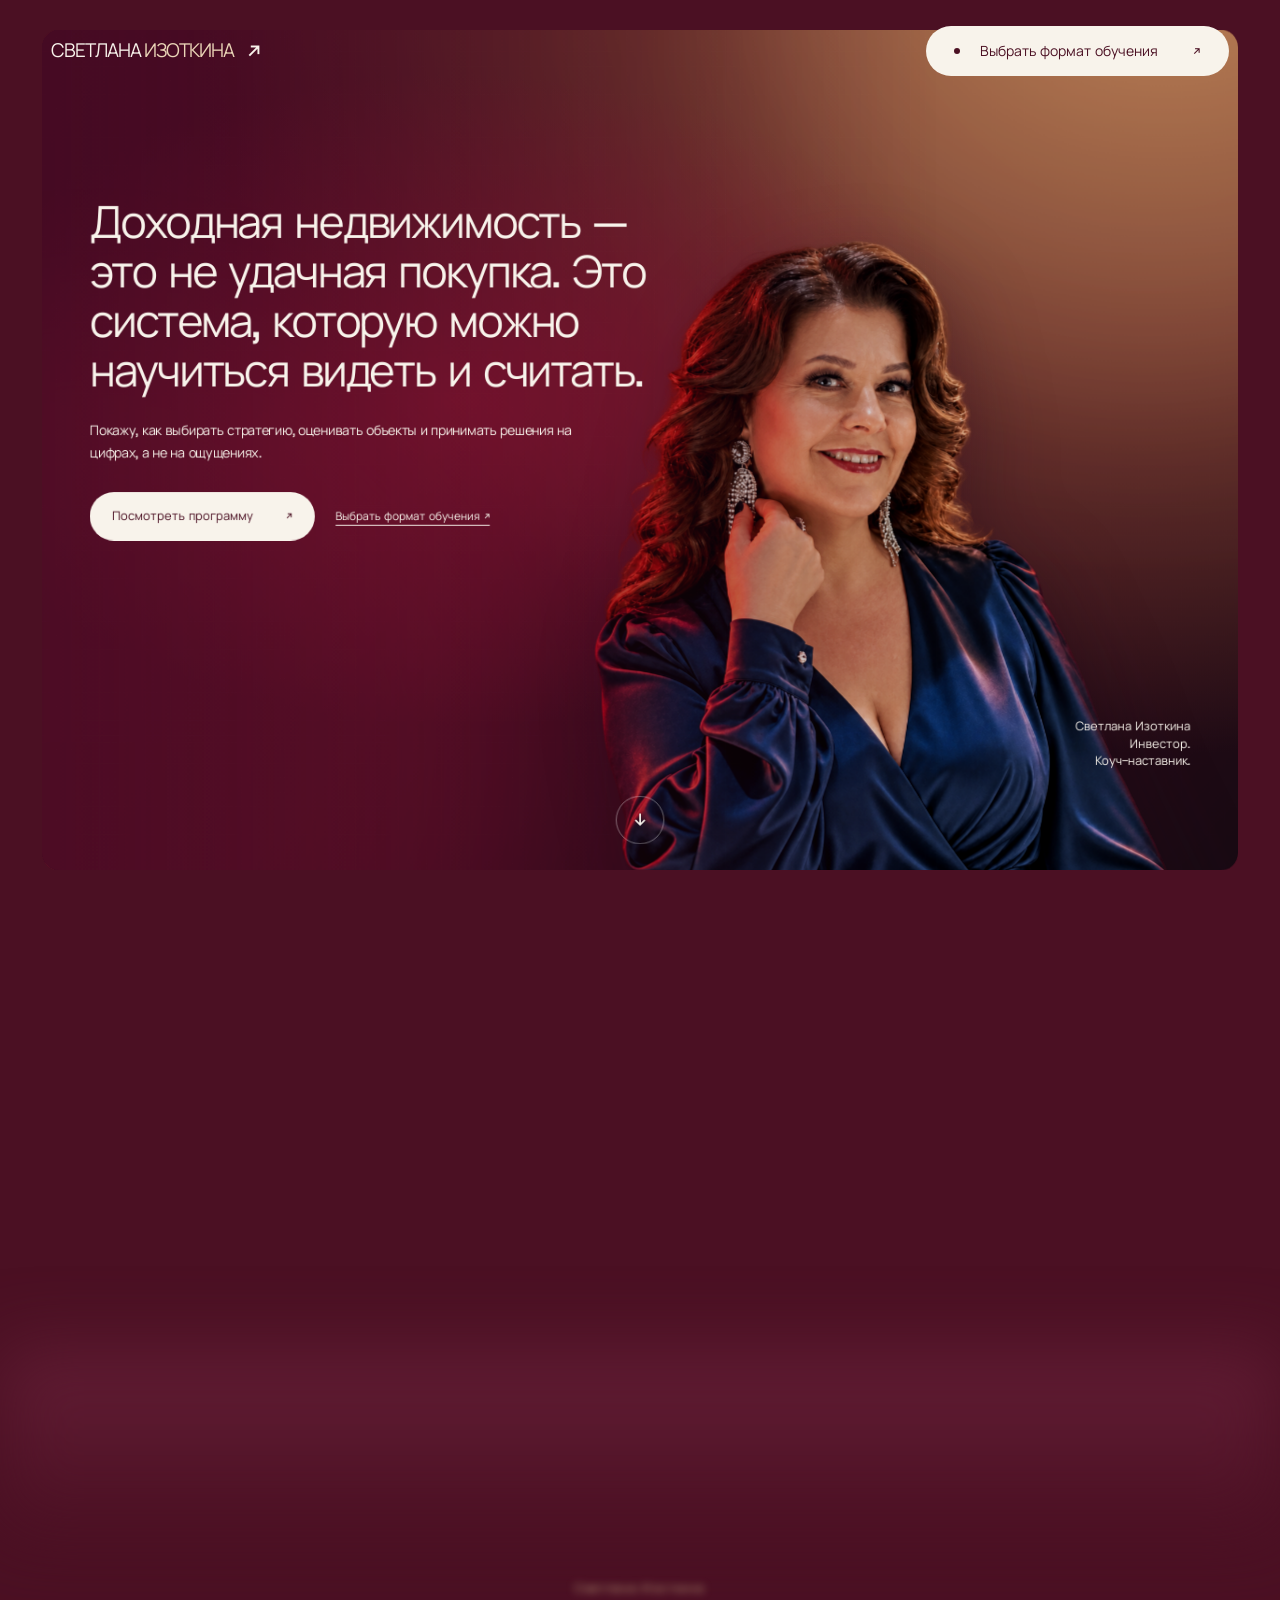
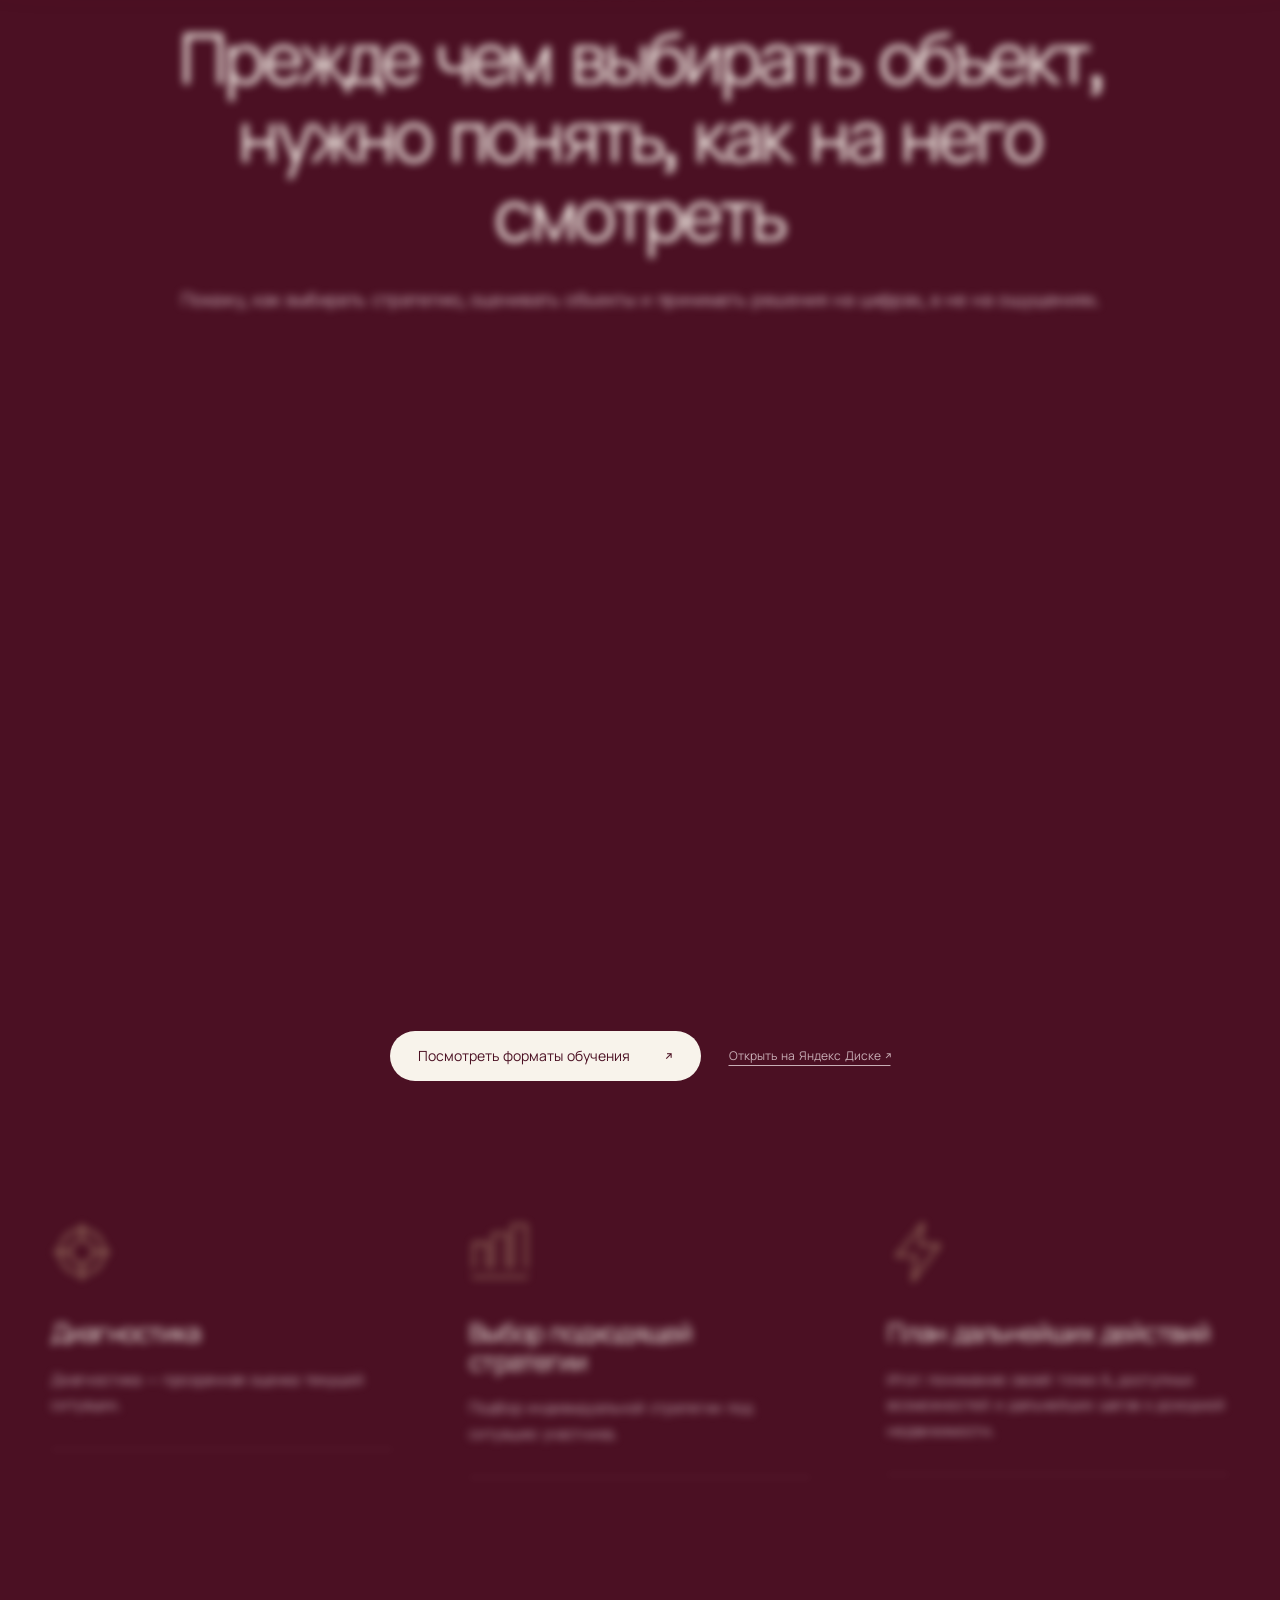
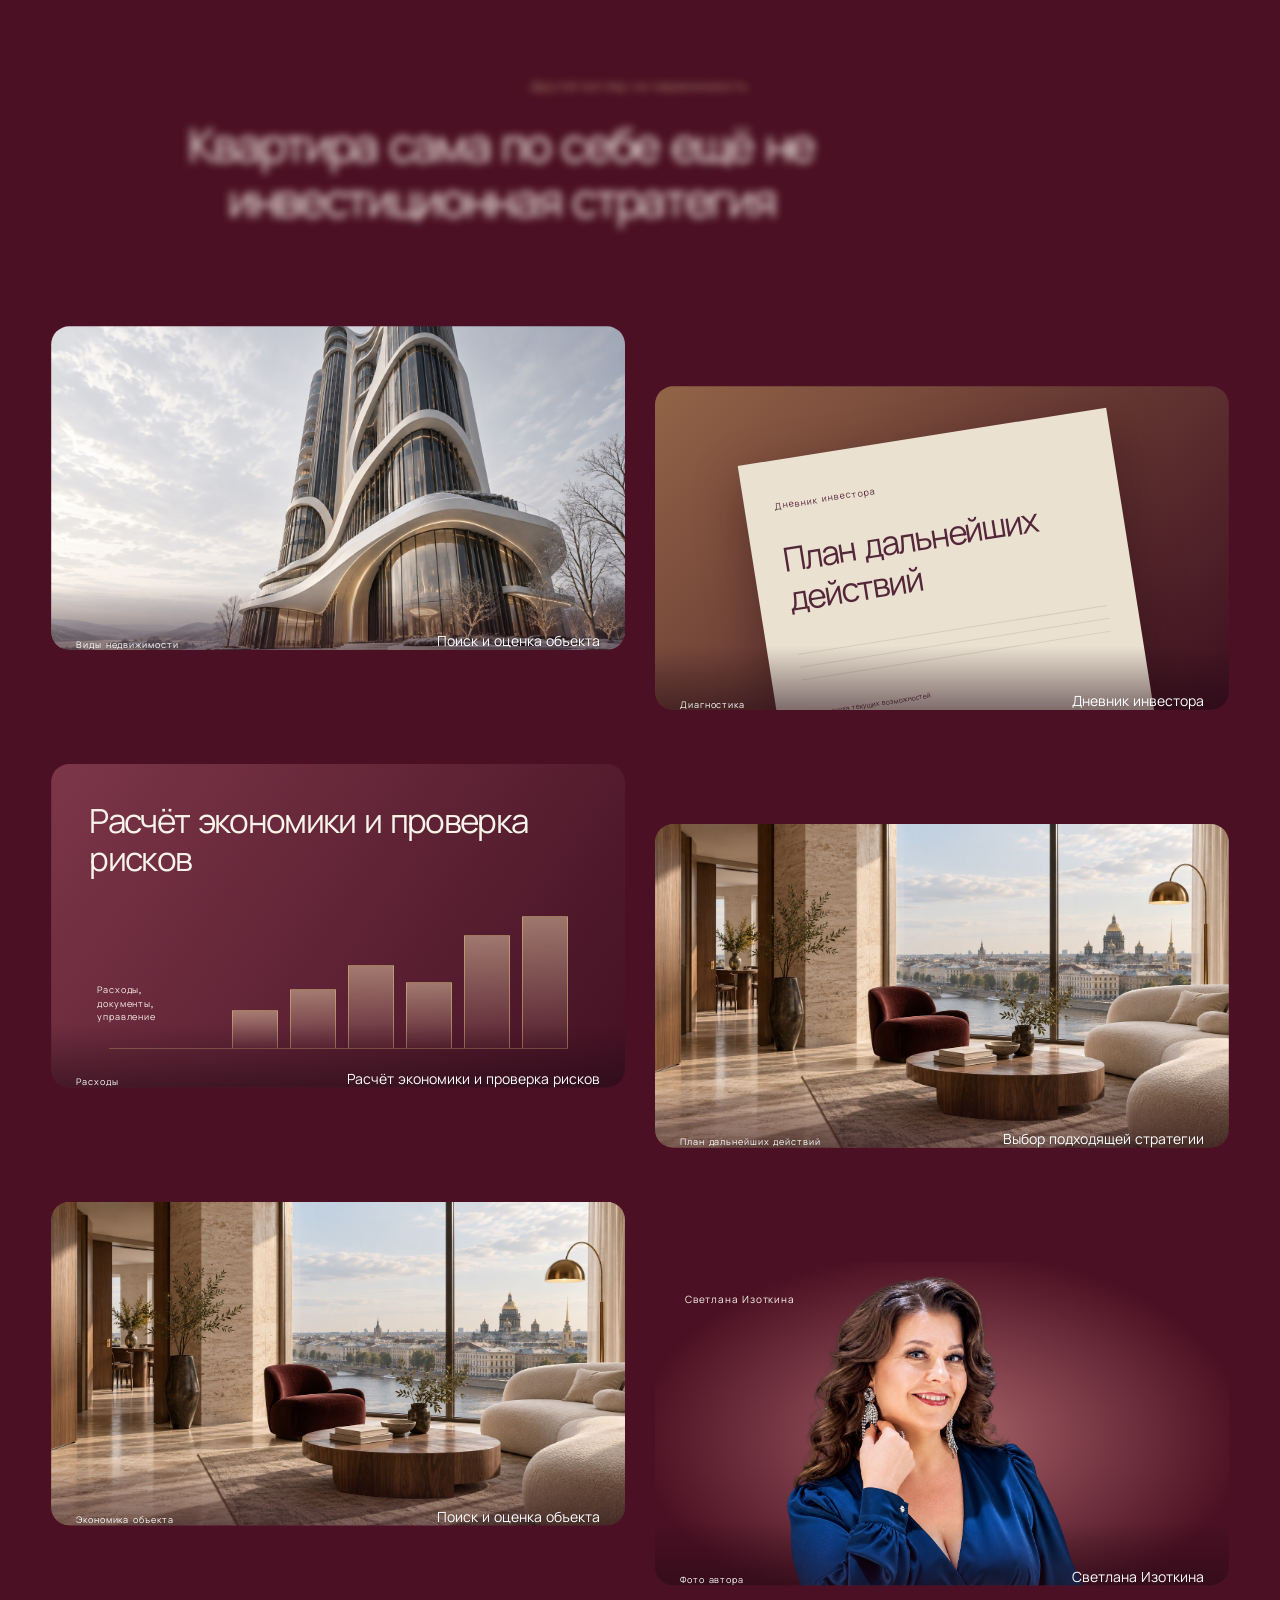
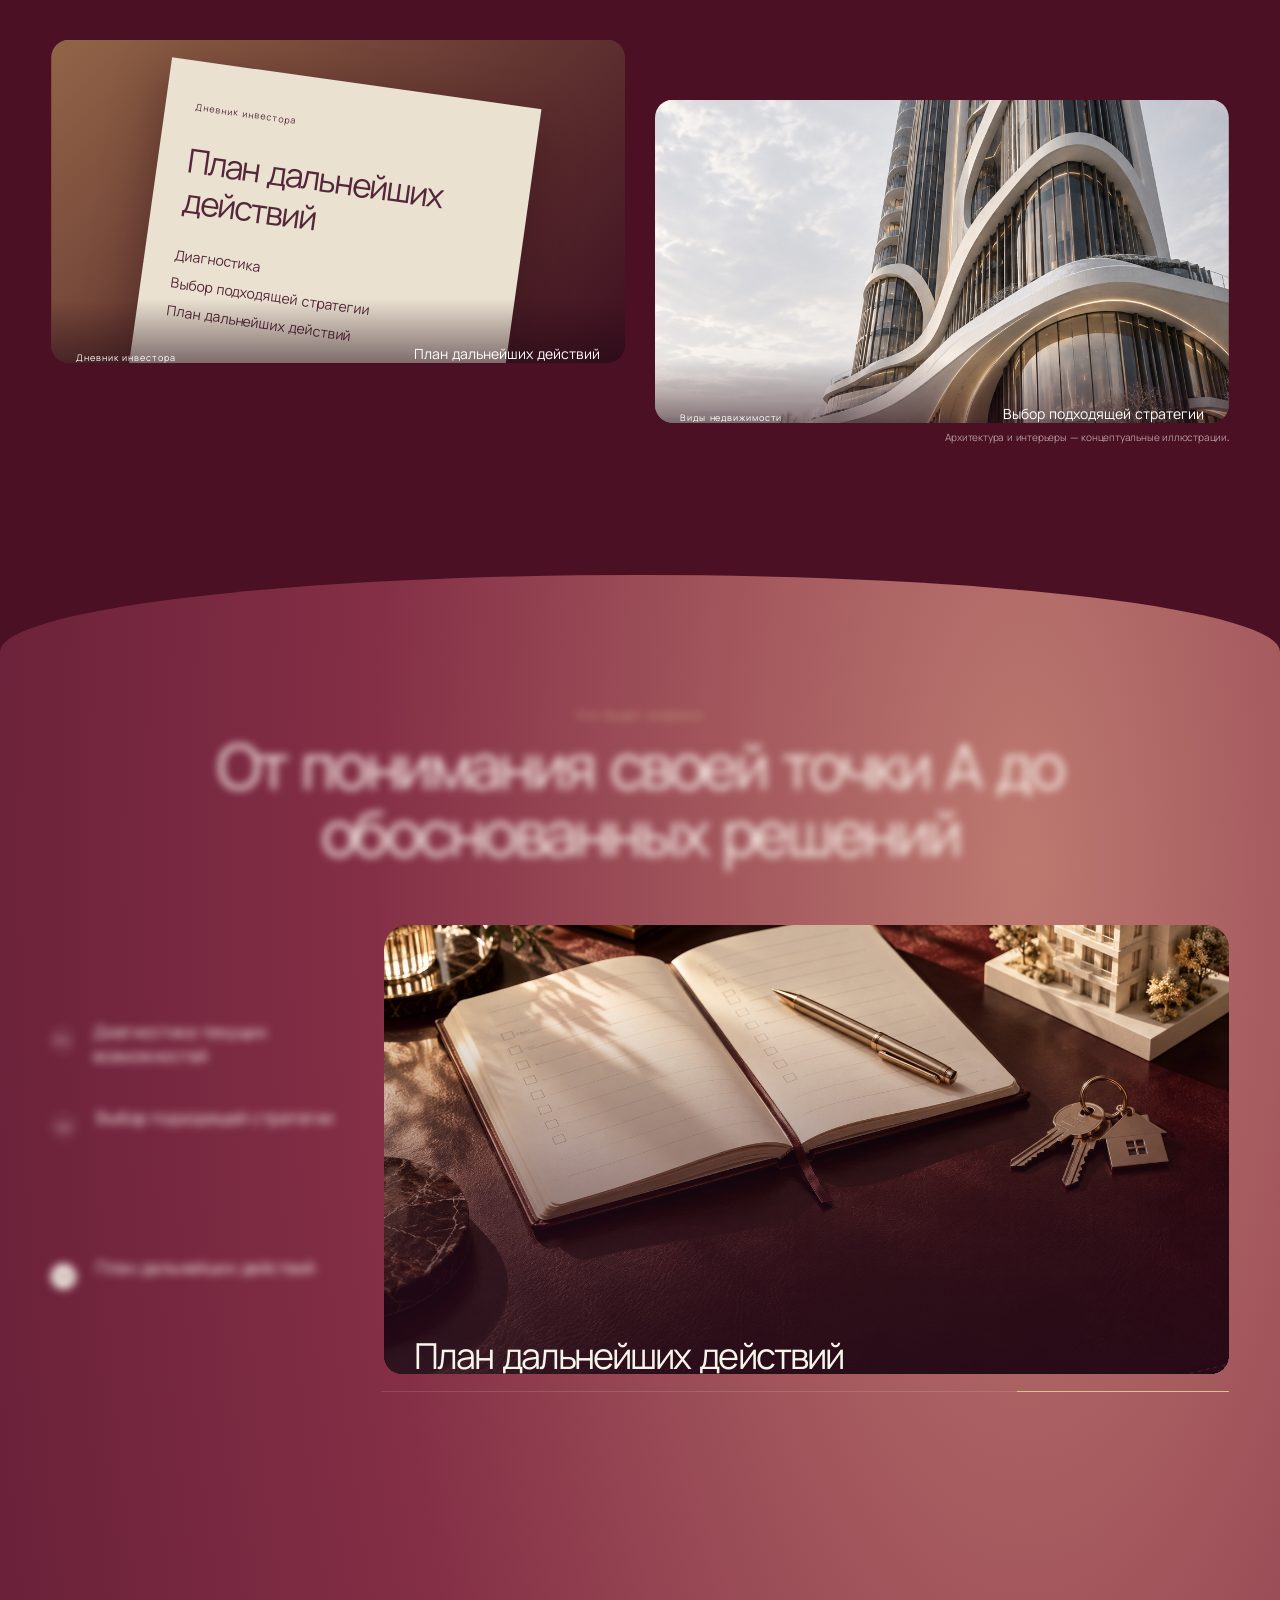
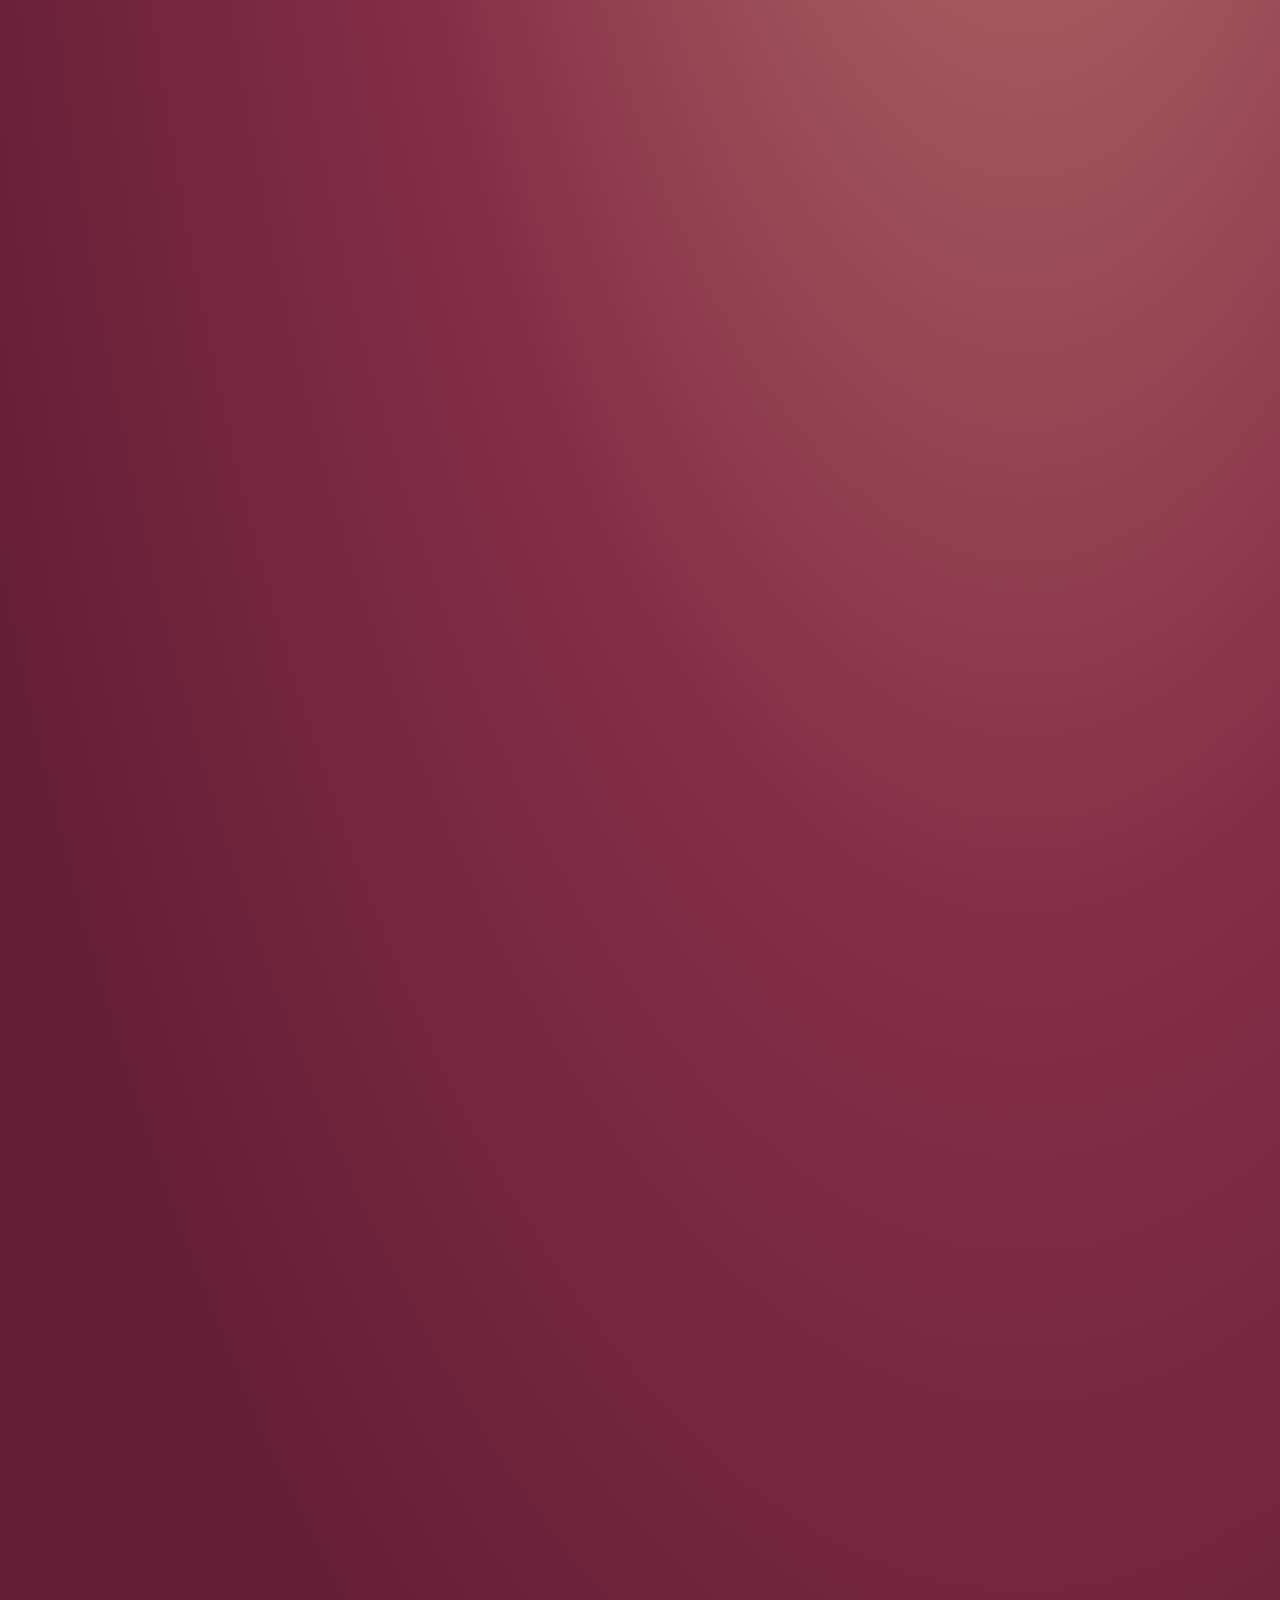
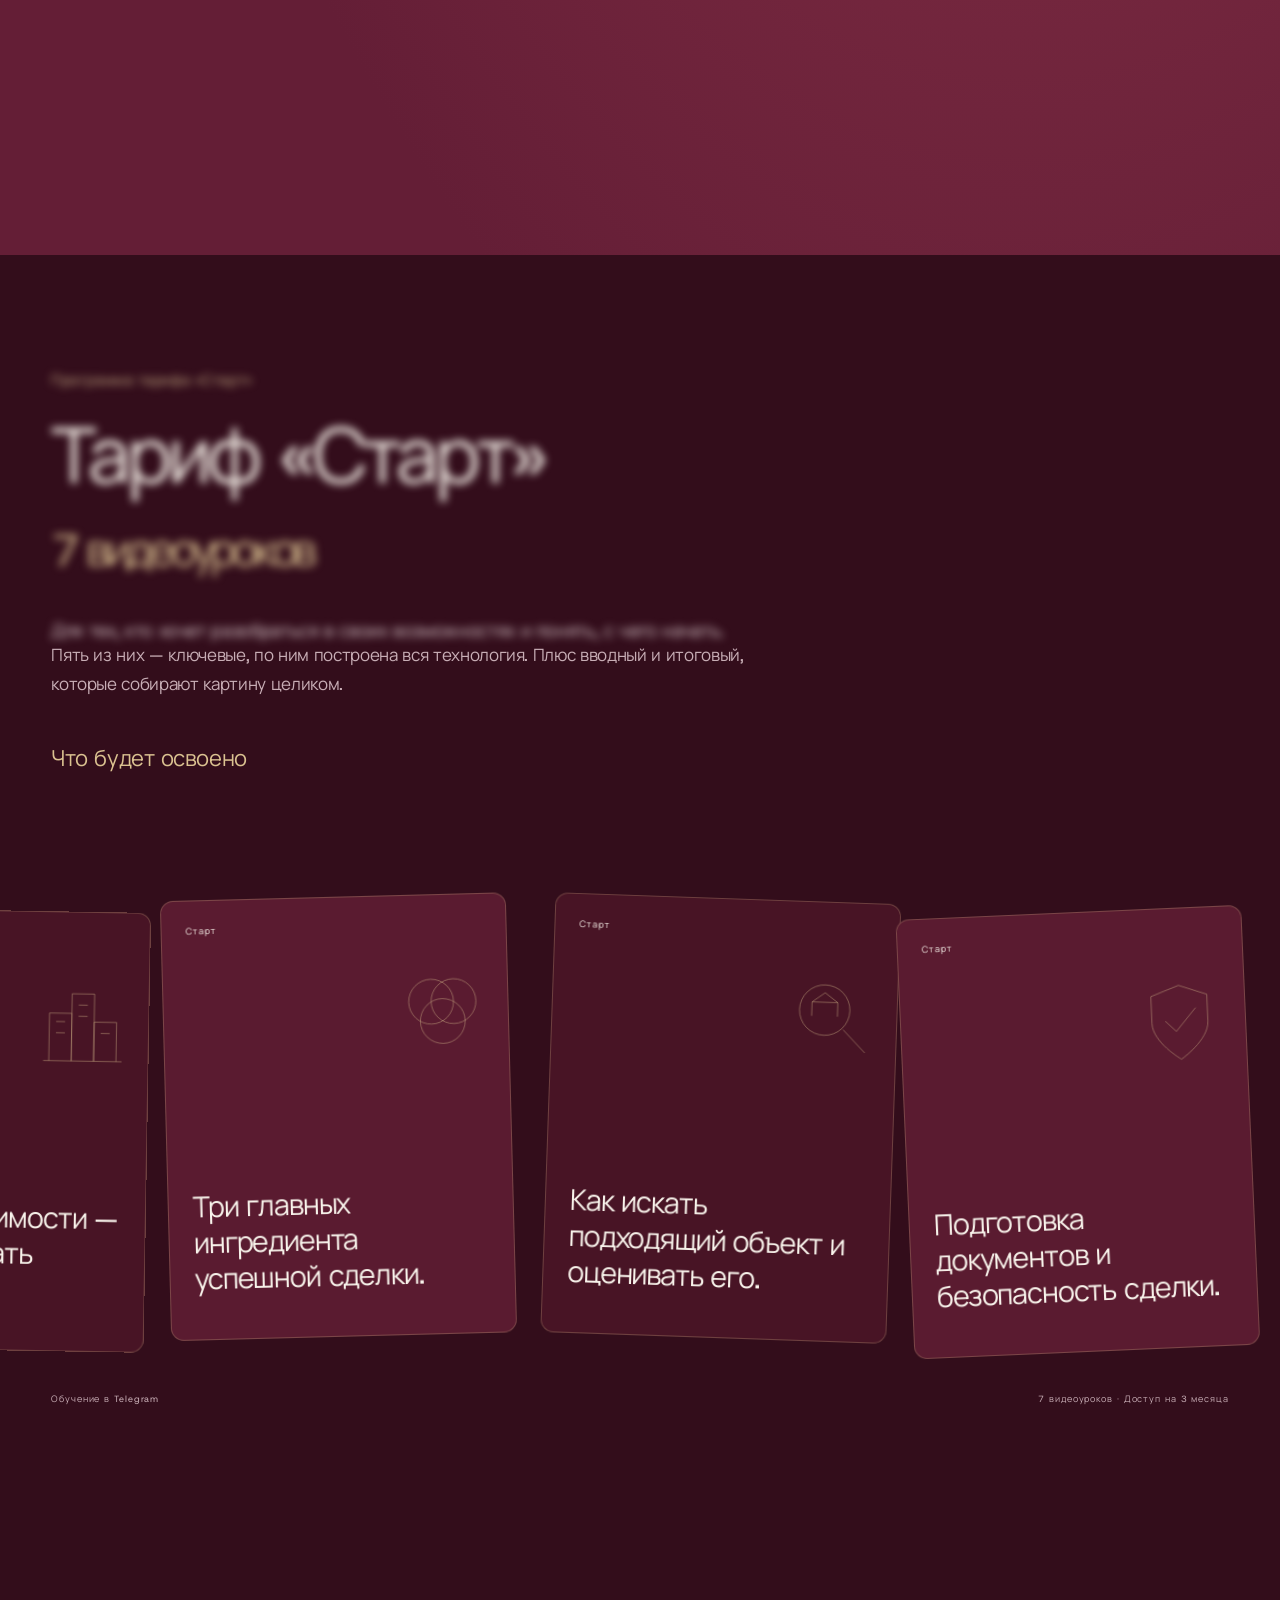
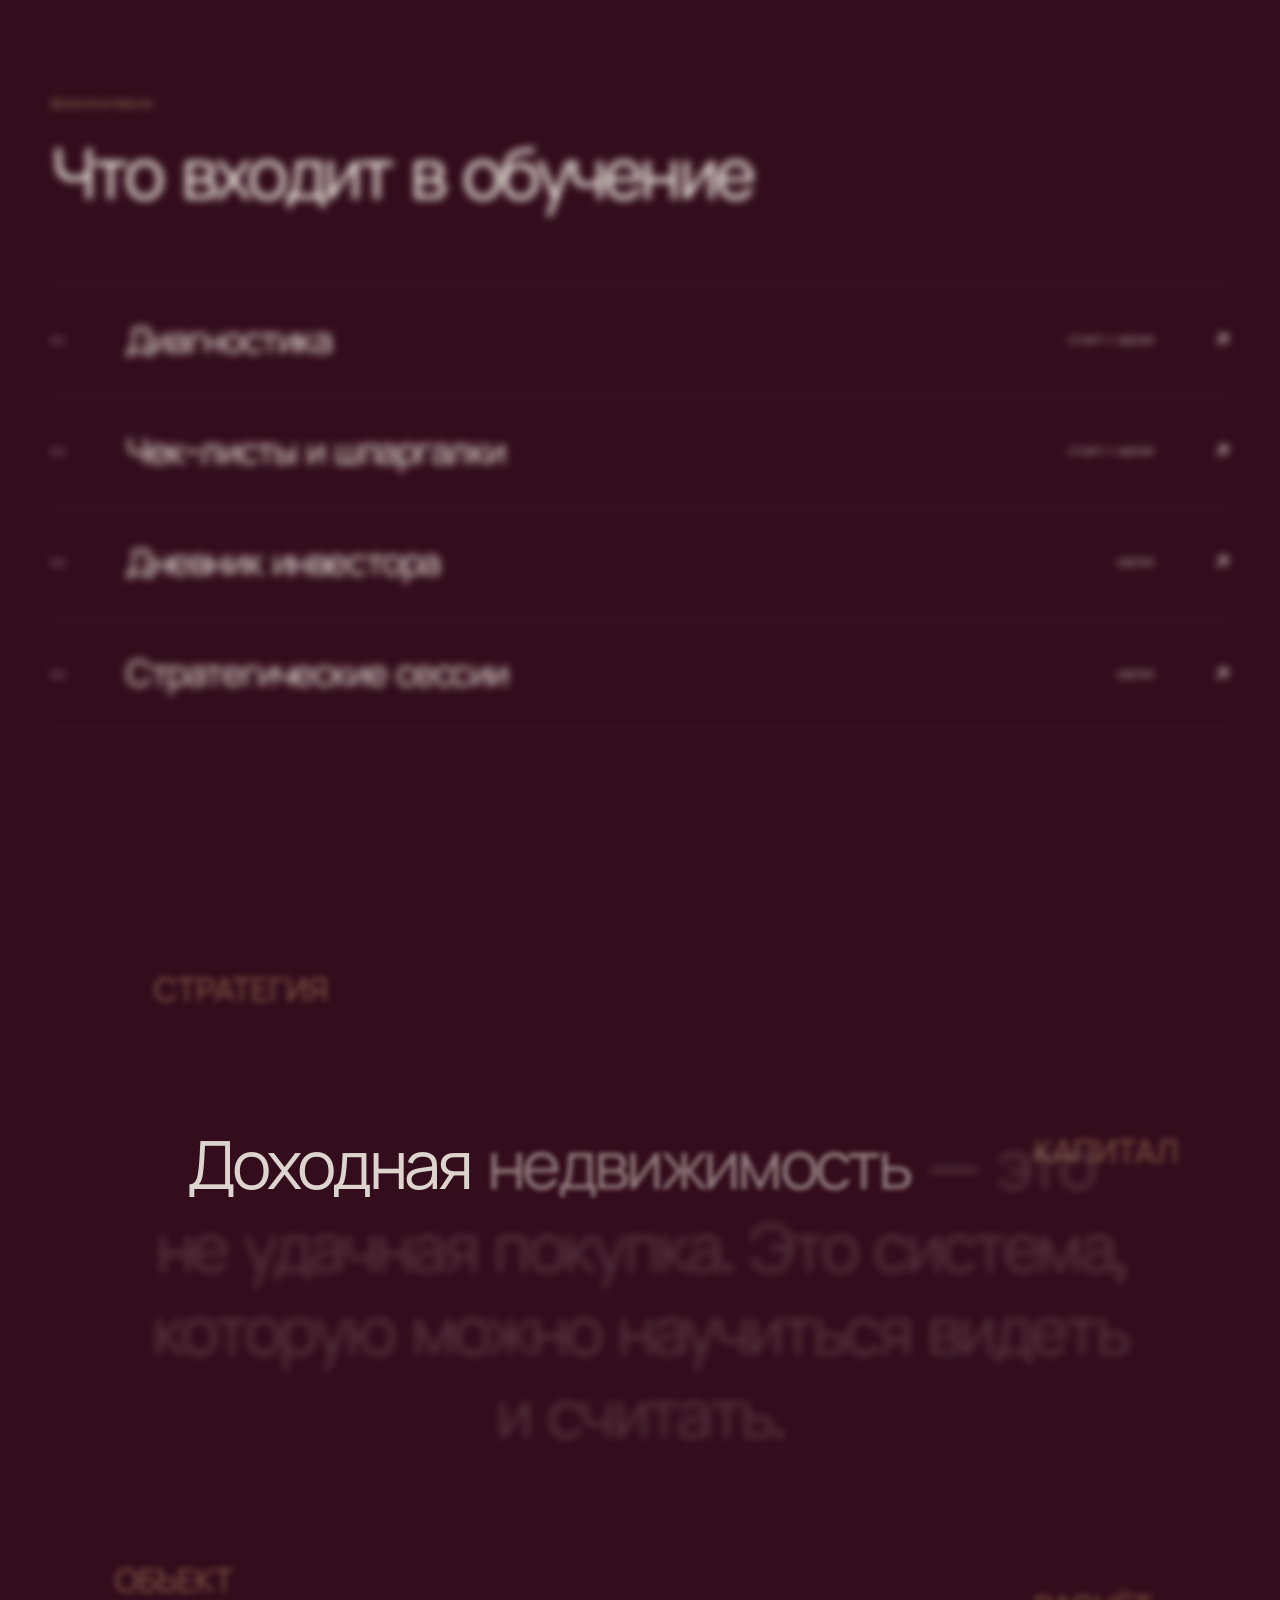
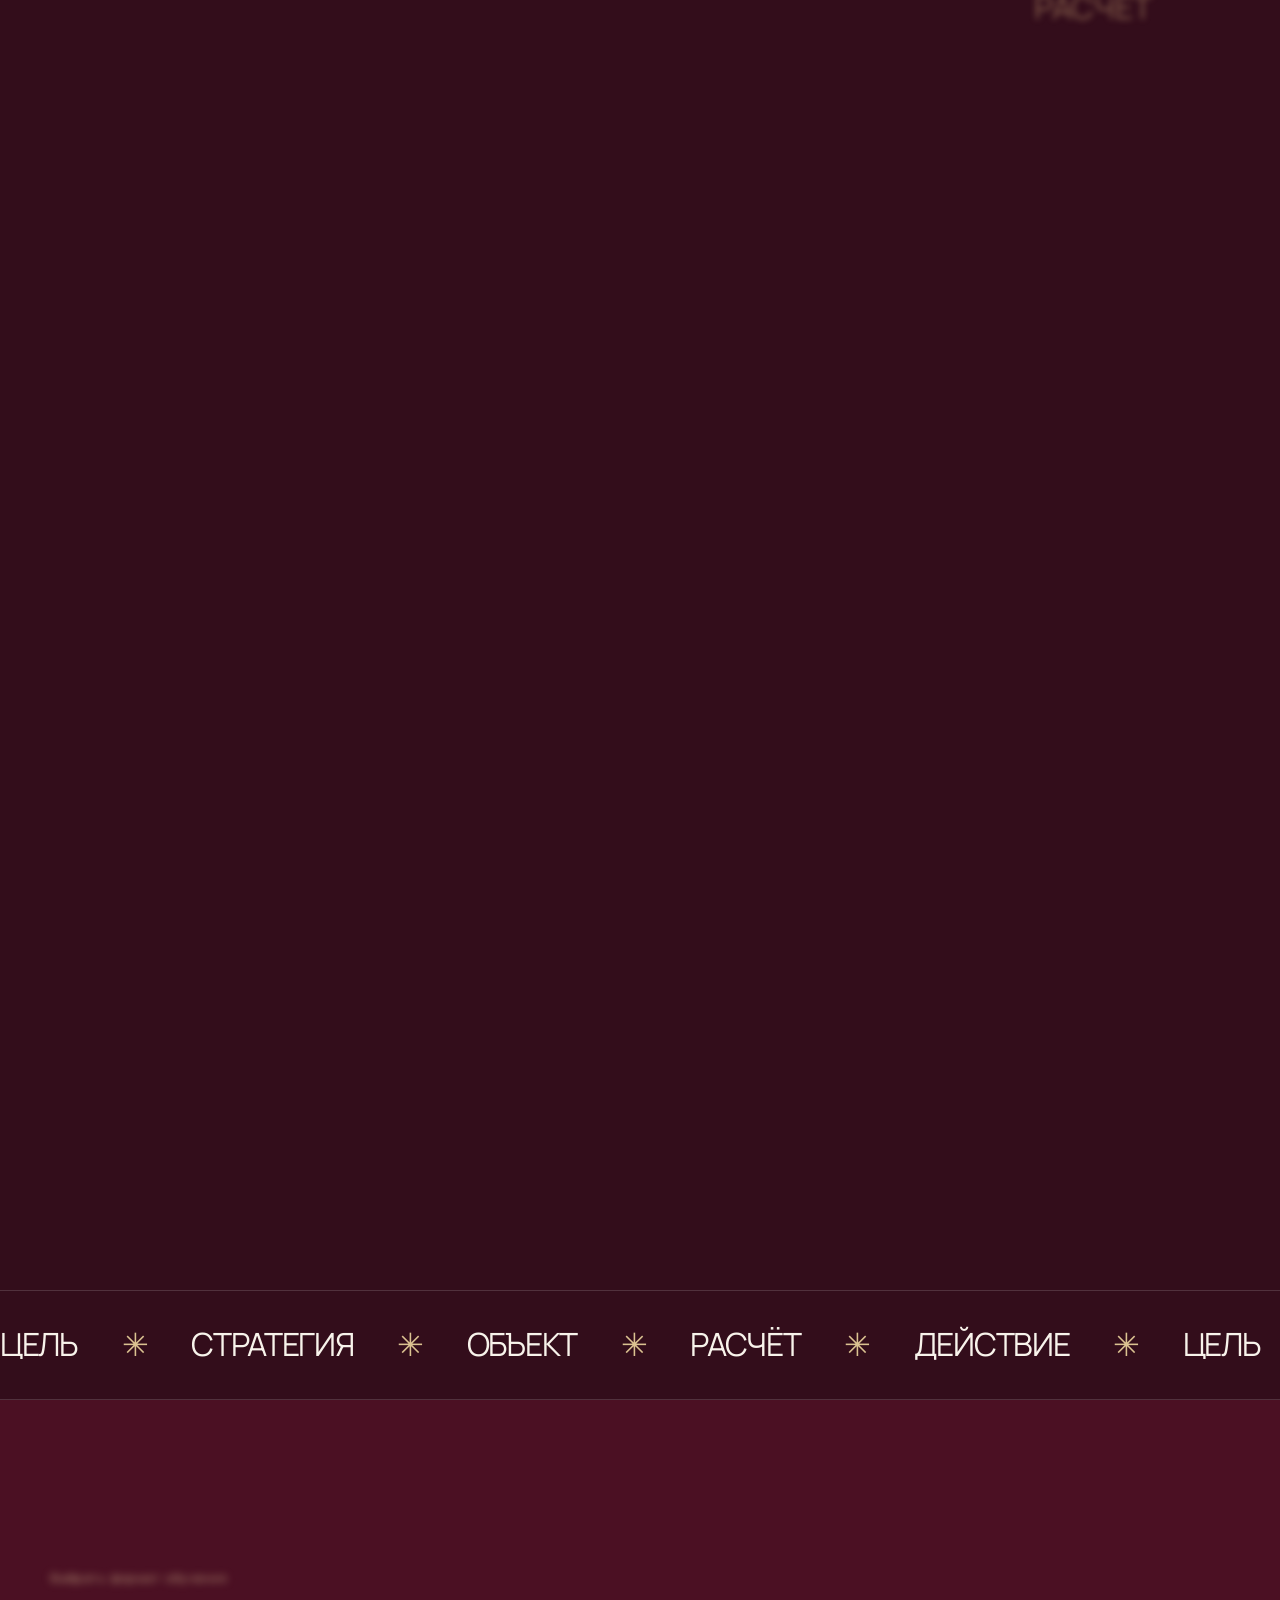
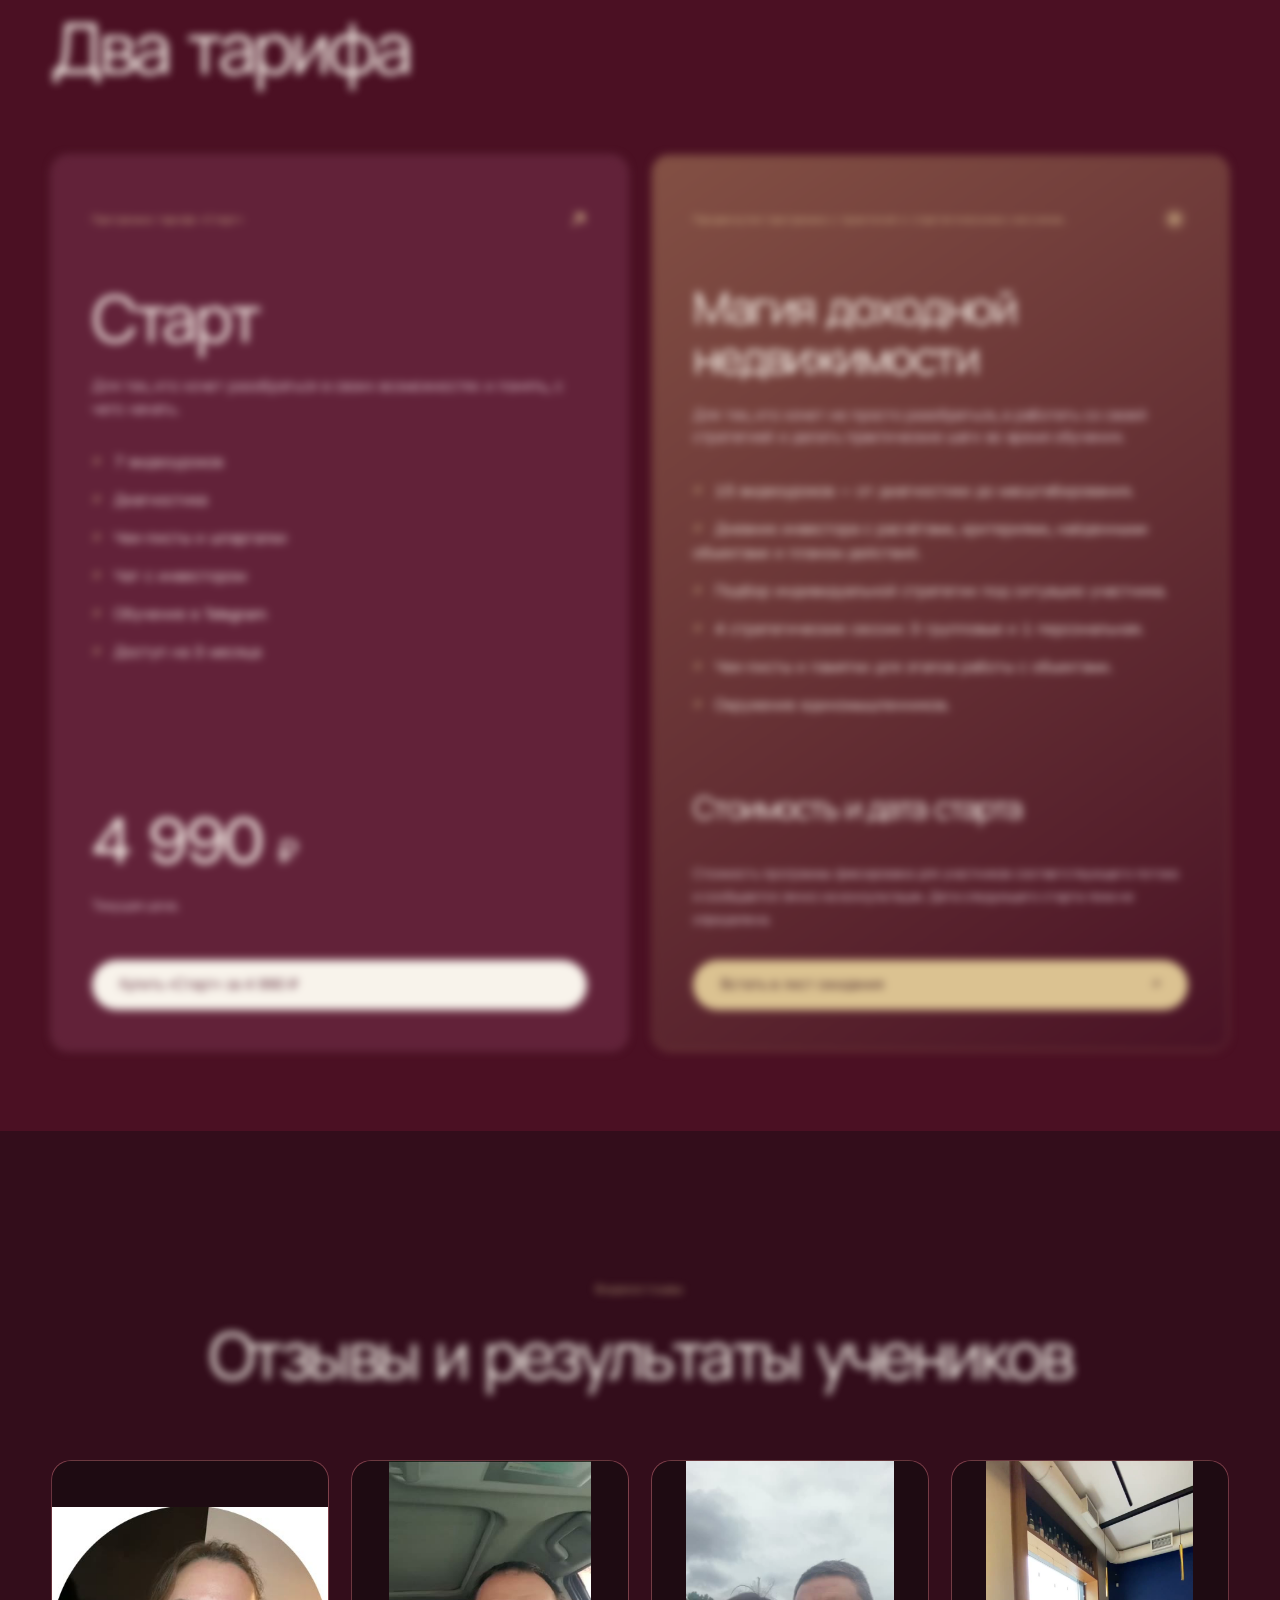
==== commit 5778021c: "Add complete author video with on-demand streaming" ====
--- a/variant-2/index.html
+++ b/variant-2/index.html
@@ -1,10 +1,10 @@
 <!DOCTYPE html>
 
-<html lang="ru"><head><meta charset="utf-8"/><meta content="width=device-width,initial-scale=1" name="viewport"/><meta content="#4b1023" name="theme-color"/><title>Светлана Изоткина — Доходная недвижимость</title><meta content="Доходная недвижимость — это не удачная покупка. Это система, которую можно научиться видеть и считать." name="description"/><link href="https://aleksei1999.github.io/svetlana-realty/variant-2/" rel="canonical"/><link href="data:image/svg+xml,%3Csvg xmlns='http://www.w3.org/2000/svg' viewBox='0 0 80 80'%3E%3Crect width='80' height='80' rx='40' fill='%234b1023'/%3E%3Cpath d='M23 56V30h17V18h17v38' stroke='%23dec391' stroke-width='4' fill='none'/%3E%3C/svg%3E" rel="icon"/><link as="font" crossorigin="" href="assets/manrope.ttf" rel="preload" type="font/ttf"/><link href="style.css?v=source-copy-7" rel="stylesheet"/><script defer="" src="app.js?v=source-copy-7"></script></head>
+<html lang="ru"><head><meta charset="utf-8"/><meta content="width=device-width,initial-scale=1" name="viewport"/><meta content="#4b1023" name="theme-color"/><title>Светлана Изоткина — Доходная недвижимость</title><meta content="Доходная недвижимость — это не удачная покупка. Это система, которую можно научиться видеть и считать." name="description"/><link href="https://aleksei1999.github.io/svetlana-realty/variant-2/" rel="canonical"/><link href="data:image/svg+xml,%3Csvg xmlns='http://www.w3.org/2000/svg' viewBox='0 0 80 80'%3E%3Crect width='80' height='80' rx='40' fill='%234b1023'/%3E%3Cpath d='M23 56V30h17V18h17v38' stroke='%23dec391' stroke-width='4' fill='none'/%3E%3C/svg%3E" rel="icon"/><link as="font" crossorigin="" href="assets/manrope.ttf" rel="preload" type="font/ttf"/><link href="style.css?v=author-video-1" rel="stylesheet"/><script defer="" src="assets/vendor/hls-1.6.19.min.js"></script><script defer="" src="app.js?v=author-video-1"></script></head>
 <body><a class="skip" href="#approach">К содержанию</a>
 <header class="header"><a aria-label="Светлана Изоткина — на главную" class="brand" href="#top">СВЕТЛАНА<span>ИЗОТКИНА</span><i>↗</i></a><a class="pill light" href="#formats"><span class="dot"></span>Выбрать формат обучения <span>↗</span></a></header>
 <main id="top">
-<section aria-label="Знакомство со Светланой" class="hero-track" id="hero"><div class="hero-stage"><div class="hero-art"><div class="glow glow-one"></div><div class="glow glow-two"></div><div class="hero-grid"></div><div class="hero-copy"><h1>Доходная недвижимость — это не удачная покупка. Это система, которую можно научиться видеть и считать.</h1><p class="hero-subtitle">Покажу, как выбирать стратегию, оценивать объекты и принимать решения на цифрах, а не на ощущениях.</p><div class="hero-actions"><a class="pill light" href="#program">Посмотреть программу <span>↗</span></a><a class="hero-secondary" href="#formats">Выбрать формат обучения ↗</a></div></div><img alt="Светлана Изоткина, инвестор и коуч-наставник" class="hero-person" draggable="false" fetchpriority="high" src="assets/expert-studio-light.png"/><div class="hero-meta"><span>Доходная<br/>недвижимость</span><span>Светлана Изоткина<br/>Инвестор.<br/>Коуч-наставник.</span></div><div class="hero-bottom"><a aria-label="Перейти к подходу" class="circle" href="#approach">↓</a></div></div></div></section>
+<section aria-label="Знакомство со Светланой" class="hero-track" id="hero"><div class="hero-stage"><div class="hero-art"><div class="glow glow-one"></div><div class="glow glow-two"></div><div class="hero-grid"></div><div class="hero-copy"><h1>Доходная недвижимость — это не удачная покупка. Это система, которую можно научиться видеть и считать.</h1><p class="hero-subtitle">Покажу, как выбирать стратегию, оценивать объекты и принимать решения на цифрах, а не на ощущениях.</p><div class="hero-actions"><a class="pill light" href="#program">Посмотреть программу <span>↗</span></a><a class="hero-secondary" href="#formats">Выбрать формат обучения ↗</a></div></div><img alt="Светлана Изоткина, инвестор и коуч-наставник" class="hero-person" draggable="false" fetchpriority="high" src="assets/expert-studio-light.png"/><div class="hero-meta"><span>Доходная<br/>недвижимость</span><span>Светлана Изоткина<br/>Инвестор.<br/>Коуч-наставник.</span></div><div class="hero-bottom"><a aria-label="Перейти к видео автора" class="circle" href="#author">↓</a></div></div></div></section><section class="why-section section-pad" id="author"><div class="why-heading reveal"><p class="eyebrow">Светлана Изоткина</p><h2>Прежде чем выбирать объект, нужно понять, как на него смотреть</h2><p>Покажу, как выбирать стратегию, оценивать объекты и принимать решения на цифрах, а не на ощущениях.</p></div><div class="author-player reveal" data-review-video=""><div class="author-video-media"><video aria-label="Видео автора — Светлана Изоткина" data-hls-src="assets/author-video/index.m3u8" id="authorVideo" playsinline="" poster="assets/author-video/poster.jpg" preload="none"></video><button aria-label="Смотреть видео автора" class="review-play author-play"><svg aria-hidden="true" viewbox="0 0 24 24"><path d="m9 5 11 7-11 7Z"></path></svg></button><span class="author-duration">29:56</span></div><p class="video-status" hidden="" role="status"></p></div><div class="author-video-actions"><a class="pill light" href="#formats">Посмотреть форматы обучения <span>↗</span></a><a class="author-original" href="https://disk.yandex.ru/i/MgF5qQ88P4dnpA" rel="noopener noreferrer" target="_blank">Открыть на Яндекс Диске ↗</a></div><div class="benefits"><article class="reveal"><svg aria-hidden="true" viewbox="0 0 64 64"><circle cx="32" cy="32" r="23"></circle><circle cx="32" cy="32" r="12"></circle><path d="M32 3v17M32 44v17M3 32h17M44 32h17"></path></svg><h3>Диагностика</h3><p>Диагностика — прозрачная оценка текущей ситуации.</p></article><article class="reveal"><svg aria-hidden="true" viewbox="0 0 64 64"><path d="M5 49V23h14v26M25 49V13h14v36M45 49V4h14v45M3 58h58"></path></svg><h3>Выбор подходящей стратегии</h3><p>Подбор индивидуальной стратегии под ситуацию участника.</p></article><article class="reveal"><svg aria-hidden="true" viewbox="0 0 64 64"><path d="M37 3 10 36h20l-3 25 27-36H34Z"></path></svg><h3>План дальнейших действий</h3><p>Итог: понимание своей точки А, доступных возможностей и дальнейших шагов к доходной недвижимости.</p></article></div></section>
 <section aria-label="От пространства к стратегии" class="gallery-section"><div class="gallery-intro reveal"><p class="eyebrow">Другой взгляд на недвижимость</p><p>Квартира сама по себе ещё не инвестиционная стратегия</p></div><div class="gallery-grid">
 <figure class="gallery-card image-card"><img alt="Концепция современной архитектуры" loading="lazy" src="assets/architecture.jpg"/><figcaption><span>Виды недвижимости</span><b>Поиск и оценка объекта</b></figcaption></figure>
 <figure class="gallery-card journal-card"><div class="paper"><span>Дневник инвестора</span><h3>План дальнейших действий</h3><div class="paper-lines"><i></i><i></i><i></i></div><span class="paper-bottom">Диагностика текущих возможностей</span></div><figcaption><span>Диагностика</span><b>Дневник инвестора</b></figcaption></figure>
@@ -21,7 +21,7 @@
 <article class="scene scene-math" data-panel="2" inert=""><img alt="Макет жилого дома, планировка и калькулятор для расчёта экономики объекта" height="1024" loading="lazy" src="assets/property-economics.jpg" width="1536"/><div class="scene-caption"><h3>Расчёт экономики и проверка рисков</h3></div></article>
 <article class="scene scene-plan" data-panel="3" inert=""><img alt="План действий в ежедневнике, ручка и ключи от недвижимости" height="1024" loading="lazy" src="assets/action-plan.jpg" width="1536"/><div class="scene-caption"><h3>План дальнейших действий</h3></div></article>
 </div></div><div class="scene-progress"><i></i></div></div></section>
-<section class="why-section section-pad" id="author"><div class="why-heading reveal"><p class="eyebrow">Светлана Изоткина</p><h2>Прежде чем выбирать объект, нужно понять, как на него смотреть</h2><p>Покажу, как выбирать стратегию, оценивать объекты и принимать решения на цифрах, а не на ощущениях.</p></div><div class="benefits"><article class="reveal"><svg aria-hidden="true" viewbox="0 0 64 64"><circle cx="32" cy="32" r="23"></circle><circle cx="32" cy="32" r="12"></circle><path d="M32 3v17M32 44v17M3 32h17M44 32h17"></path></svg><h3>Диагностика</h3><p>Диагностика — прозрачная оценка текущей ситуации.</p></article><article class="reveal"><svg aria-hidden="true" viewbox="0 0 64 64"><path d="M5 49V23h14v26M25 49V13h14v36M45 49V4h14v45M3 58h58"></path></svg><h3>Выбор подходящей стратегии</h3><p>Подбор индивидуальной стратегии под ситуацию участника.</p></article><article class="reveal"><svg aria-hidden="true" viewbox="0 0 64 64"><path d="M37 3 10 36h20l-3 25 27-36H34Z"></path></svg><h3>План дальнейших действий</h3><p>Итог: понимание своей точки А, доступных возможностей и дальнейших шагов к доходной недвижимости.</p></article></div></section>
+
 <section class="services-track" id="program"><div class="services-heading section-pad"><p class="eyebrow">Программа тарифа «Старт»</p><h2 class="reveal">Тариф «Старт»<br/><span>7 видеоуроков</span></h2><p class="lead">Для тех, кто хочет разобраться в своих возможностях и понять, с чего начать.</p><p class="program-structure">Пять из них — ключевые, по ним построена вся технология. Плюс вводный и итоговый, которые собирают картину целиком.</p><p class="program-topics-label">Что будет освоено</p></div><div class="cards-sticky"><div class="cards-track">
 <article class="lesson-card"><span class="card-top">Старт</span><svg aria-hidden="true" viewbox="0 0 160 160"><circle cx="80" cy="80" r="58"></circle><circle cx="80" cy="80" r="37"></circle><circle cx="80" cy="80" r="15"></circle><path d="M80 0v160M0 80h160"></path></svg><div><h3>Диагностика — прозрачная оценка текущей ситуации.</h3></div></article>
 <article class="lesson-card"><span class="card-top">Старт</span><svg aria-hidden="true" viewbox="0 0 160 160"><path d="M20 140V55h40v85M60 140V20h40v120M100 140V70h40v70M10 140h140M32 70h16M32 90h16M72 40h16M72 60h16M112 90h16"></path></svg><div><h3>Виды недвижимости — с чего начинать именно тебе.</h3></div></article>
--- a/variant-2/style.css
+++ b/variant-2/style.css
@@ -34,3 +34,7 @@
 .hero-copy{position:absolute;left:var(--pad);top:20%;width:48%;z-index:4}.hero-copy h1{position:static;font-size:clamp(32px,3.7vw,66px);line-height:1.12;letter-spacing:-.045em}.hero-subtitle{font-size:clamp(14px,1.12vw,20px);line-height:1.65;max-width:540px;margin-top:26px}.hero-actions{display:flex;align-items:center;gap:22px;flex-wrap:wrap;margin-top:30px}.hero-actions .pill{font-size:13px;padding:18px 24px}.hero-secondary{font-size:12px;text-decoration:underline;text-underline-offset:5px}.hero-art:after{content:'';position:absolute;inset:0;background:linear-gradient(90deg,#410b24a8,transparent 75%);z-index:2;pointer-events:none}.hero-person{left:40%;width:59%}.hero-meta{top:auto;bottom:12%;font-size:13px}.hero-meta>span:first-child{display:none}.hero-bottom{justify-content:center}.services-heading .eyebrow{font-size:14px;letter-spacing:.04em;text-transform:none}.services-heading h2{font-size:clamp(42px,6vw,92px);line-height:1.08;margin-bottom:26px}.services-heading h2 span{font-size:.58em;display:inline-block;margin-top:12px}.services-heading .lead{font-size:clamp(17px,1.4vw,22px);max-width:700px}.program-structure{max-width:700px;font-size:17px;line-height:1.75;color:var(--muted);margin-top:24px}.program-topics-label{font-size:22px;margin:42px 0 0;color:var(--gold)}.lesson-card{cursor:default;min-height:440px}.lesson-card h3{font-size:clamp(23px,2.25vw,36px);line-height:1.25}.lesson-card>div:last-child{position:relative}.lesson-card svg{top:70px;width:7vw;height:7vw}.scene-nav h3{line-height:1.4;font-size:clamp(14px,1.35vw,22px)}.scene-caption h3{max-width:700px}.price-top{line-height:1.6;gap:20px}.price-card h3{font-size:clamp(34px,3.5vw,60px);min-height:0}.price-card .tariff-title{font-size:clamp(50px,5vw,80px)}.price-card ul{line-height:1.6}.price-card li{margin-bottom:14px}.price-note{font-size:13px!important;line-height:1.8}.price-value.consultation{font-size:clamp(22px,2.4vw,38px)}.gallery-intro>p:last-child{max-width:900px}.why-heading h2{max-width:1050px;margin-left:auto;margin-right:auto}.reviews h2{max-width:1000px;margin-left:auto;margin-right:auto}
 @media(max-width:1000px) and (min-width:701px){.hero-copy{top:18%;width:54%}.hero-copy h1{font-size:4.6vw}.hero-person{left:42%;width:68%}.hero-subtitle{font-size:14px}.hero-actions{gap:14px}.lesson-card svg{width:12vw;height:12vw}.lesson-card h3{font-size:3vw}}
 @media(max-width:700px){.header .pill{font-size:9px;padding:12px 10px;gap:6px}.header .brand{font-size:10px}.header .brand i{margin-left:4px}.hero-track{height:auto}.hero-stage{position:relative;min-height:1080px;height:145svh;max-height:1180px}.hero-copy{top:110px;left:6%;width:88%}.hero-copy h1{font-size:8.2vw;line-height:1.15}.hero-subtitle{font-size:14px;line-height:1.7;margin-top:22px}.hero-actions{gap:18px;margin-top:24px}.hero-actions .pill{font-size:12px;padding:16px 20px}.hero-secondary{font-size:12px}.hero-person{width:125%;height:49%;left:0;bottom:-2%}.hero-art:after{background:linear-gradient(180deg,#410b2420,transparent 60%)}.hero-meta{left:6%;bottom:15%;max-width:120px;font-size:11px}.hero-bottom{justify-content:flex-end}.services-heading .eyebrow{font-size:13px;line-height:1.5}.services-heading h2{font-size:12vw;line-height:1.15}.services-heading h2 span{font-size:7.5vw;margin-top:12px}.services-heading .lead{font-size:17px;line-height:1.65}.program-structure{font-size:15px;line-height:1.7;margin-top:20px}.program-topics-label{font-size:20px;margin-top:30px}.lesson-card{height:110vw;min-height:390px;max-height:470px}.lesson-card h3{font-size:7vw}.lesson-card svg{width:27vw;height:27vw;top:65px}.scene-nav h3{font-size:13px}.scene-caption h3{font-size:7vw}.price-card h3{font-size:9vw}.price-card .tariff-title{font-size:13vw}.price-top{font-size:10px}.price-value.consultation{font-size:6.5vw}.price-note{font-size:12px!important}.gallery-intro>p:last-child{font-size:7.5vw}.gallery-card figcaption{display:block}.gallery-card figcaption span{font-size:8px}.gallery-card figcaption b{font-size:11px}.paper h3{font-size:4vw}.math-title{font-size:4.2vw}.reviews h2{font-size:9vw}}
+
+/* Author video: full-length playback is requested only after an explicit click. */
+#author{padding-top:110px}.author-player{max-width:1180px;margin:52px auto 0;border:1px solid #e4c79542;border-radius:24px;overflow:hidden;background:#260c18;box-shadow:0 28px 70px #22071035}.author-video-media{position:relative;aspect-ratio:16/9;background:#170910}.author-video-media video{display:block;width:100%;height:100%;object-fit:contain}.author-play{width:86px;height:86px;background:#4b1023d9;box-shadow:0 8px 40px #16080d55}.author-play svg{width:30px;height:30px}.author-duration{position:absolute;right:22px;bottom:20px;padding:6px 12px;border:1px solid #ecd7b252;border-radius:30px;background:#270b19c9;color:var(--cream);font-size:12px;pointer-events:none}.author-player.is-playing .review-play,.author-player.is-playing .author-duration{display:none}.author-player[aria-busy=true] .author-play{opacity:.65;cursor:progress}.author-player .video-status{margin:0;padding:14px 22px}.author-video-actions{display:flex;justify-content:center;align-items:center;gap:28px;flex-wrap:wrap;margin:30px auto 0}.author-video-actions .pill{font-size:14px}.author-original{font-size:12px;color:var(--muted);text-decoration:underline;text-underline-offset:5px}.author-original:hover{color:var(--gold)}
+@media(max-width:700px){#author{padding-top:75px}.author-player{margin-top:32px;border-radius:14px}.author-play{width:60px;height:60px}.author-play svg{width:23px;height:23px}.author-duration{right:12px;bottom:12px;font-size:10px;padding:4px 9px}.author-video-actions{gap:20px;margin-top:25px}.author-video-actions .pill{font-size:12px;padding:17px 22px}.author-original{font-size:11px}.author-player .video-status{font-size:11px;padding:12px 16px}}
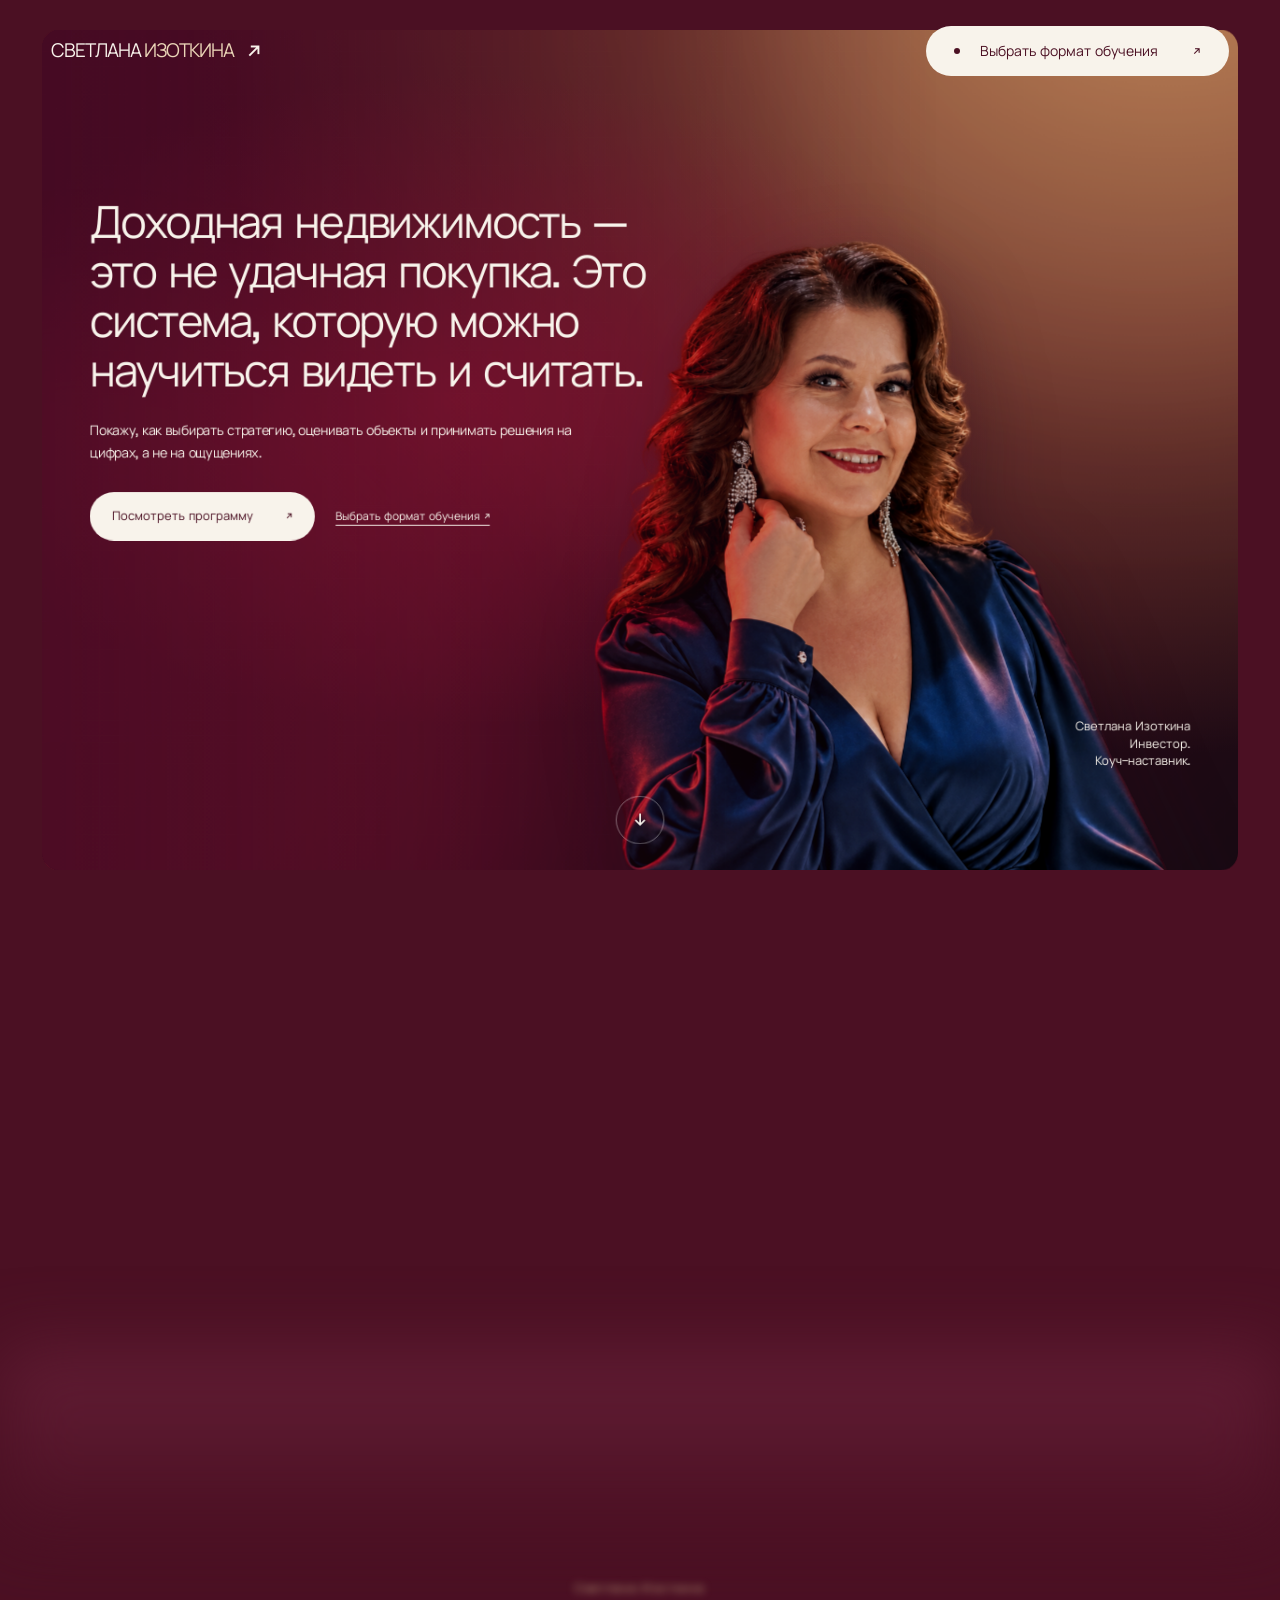
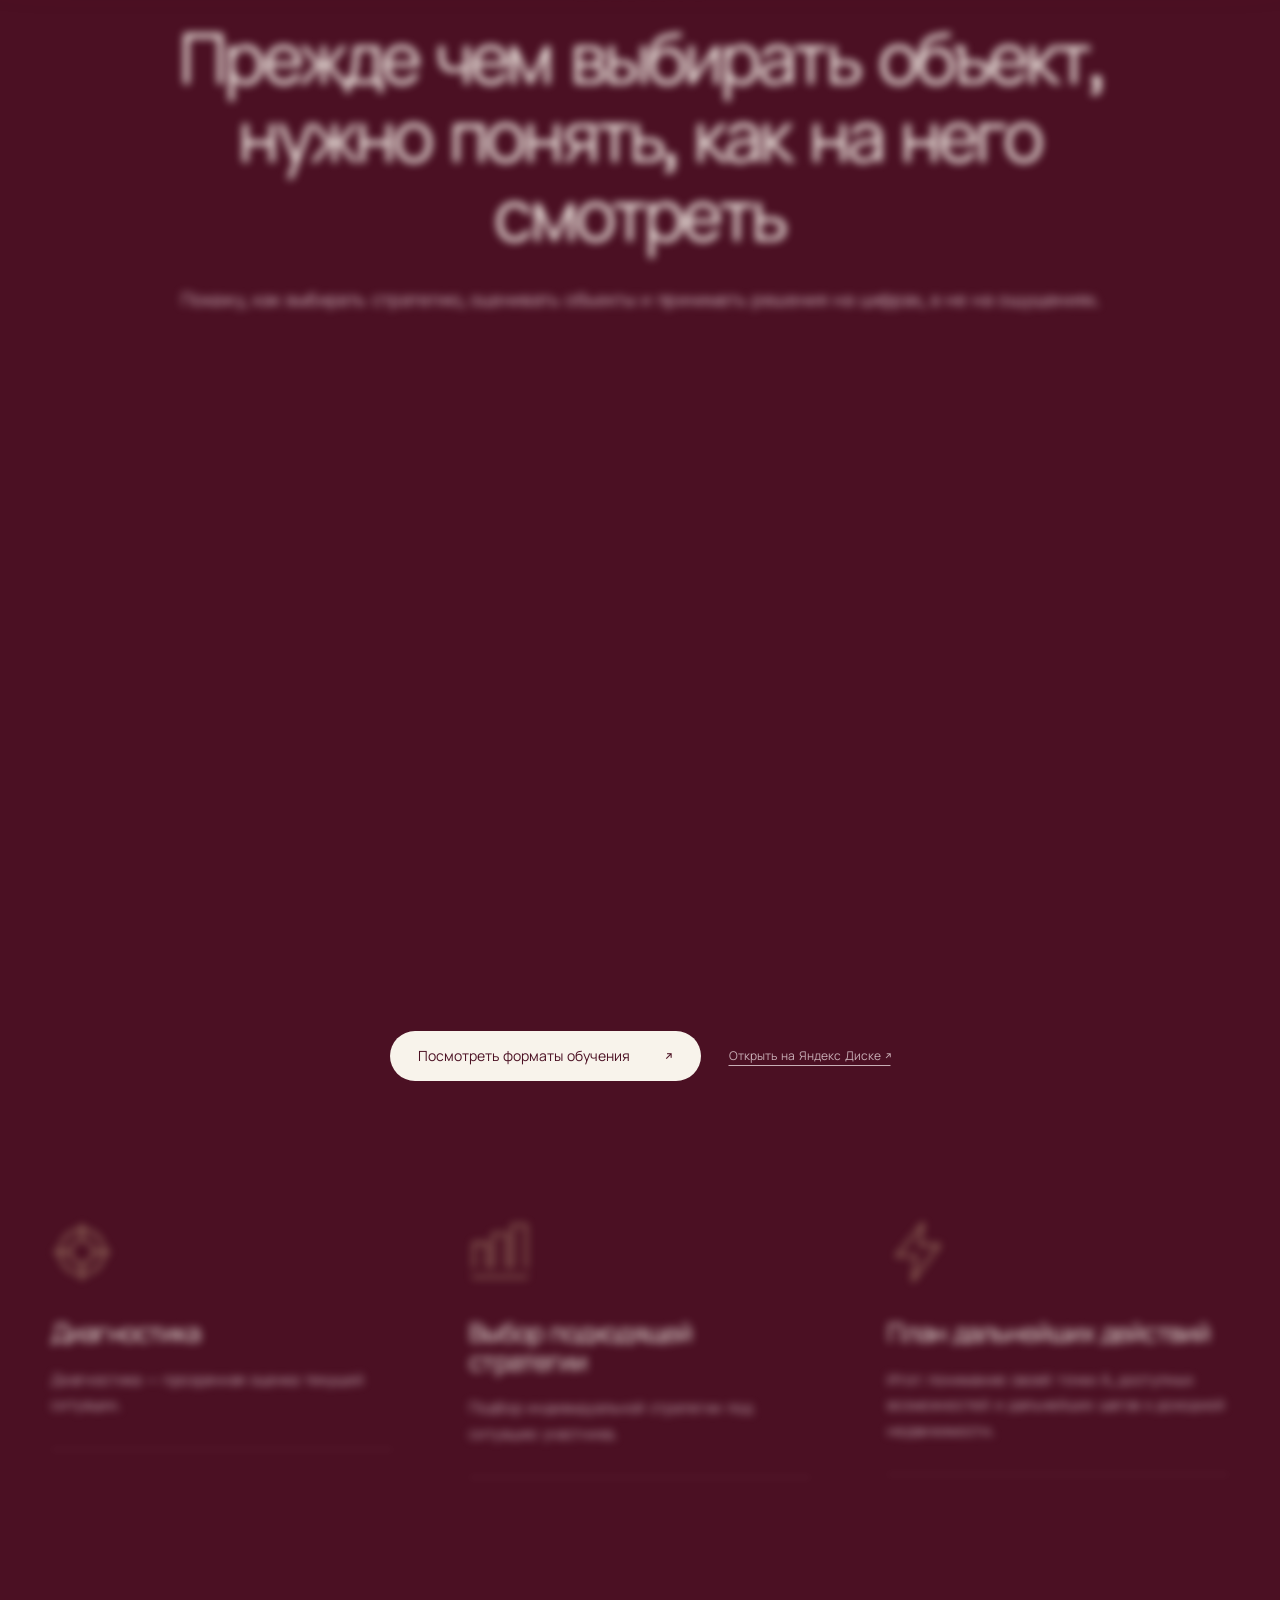
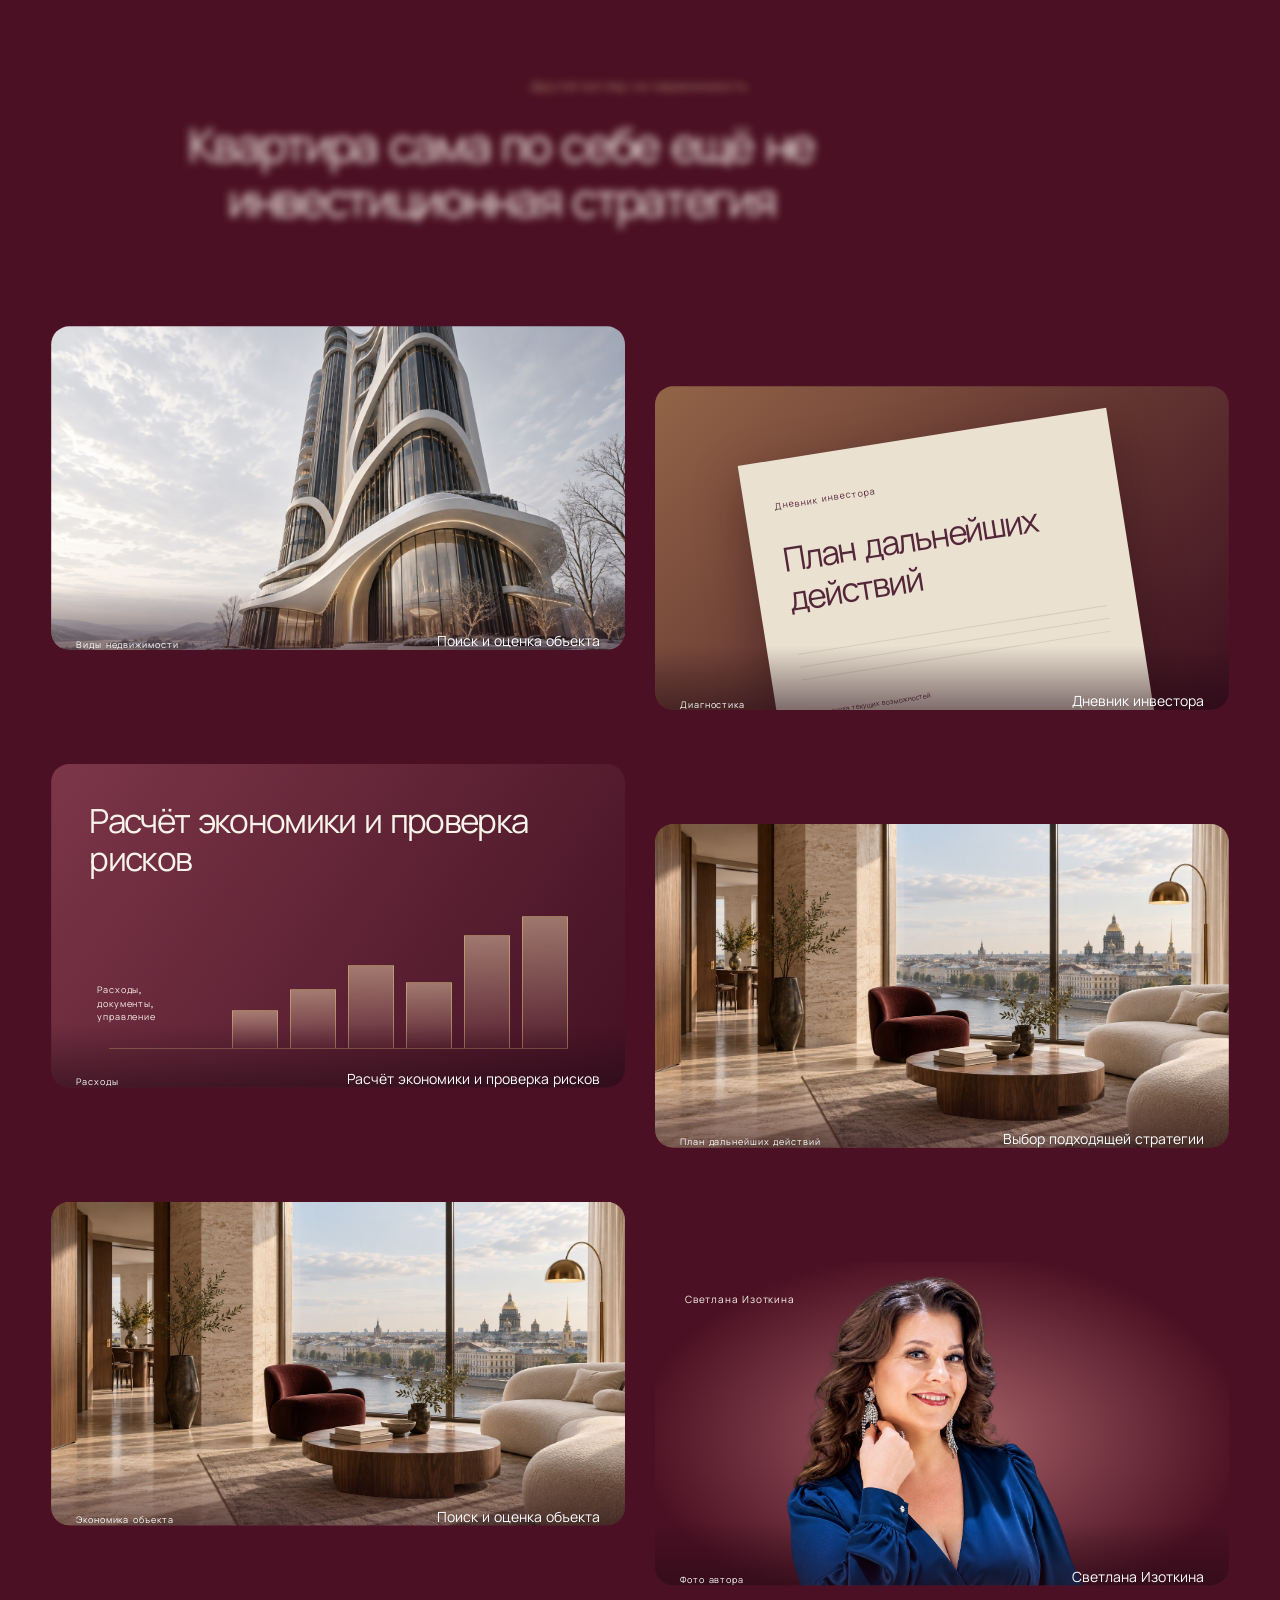
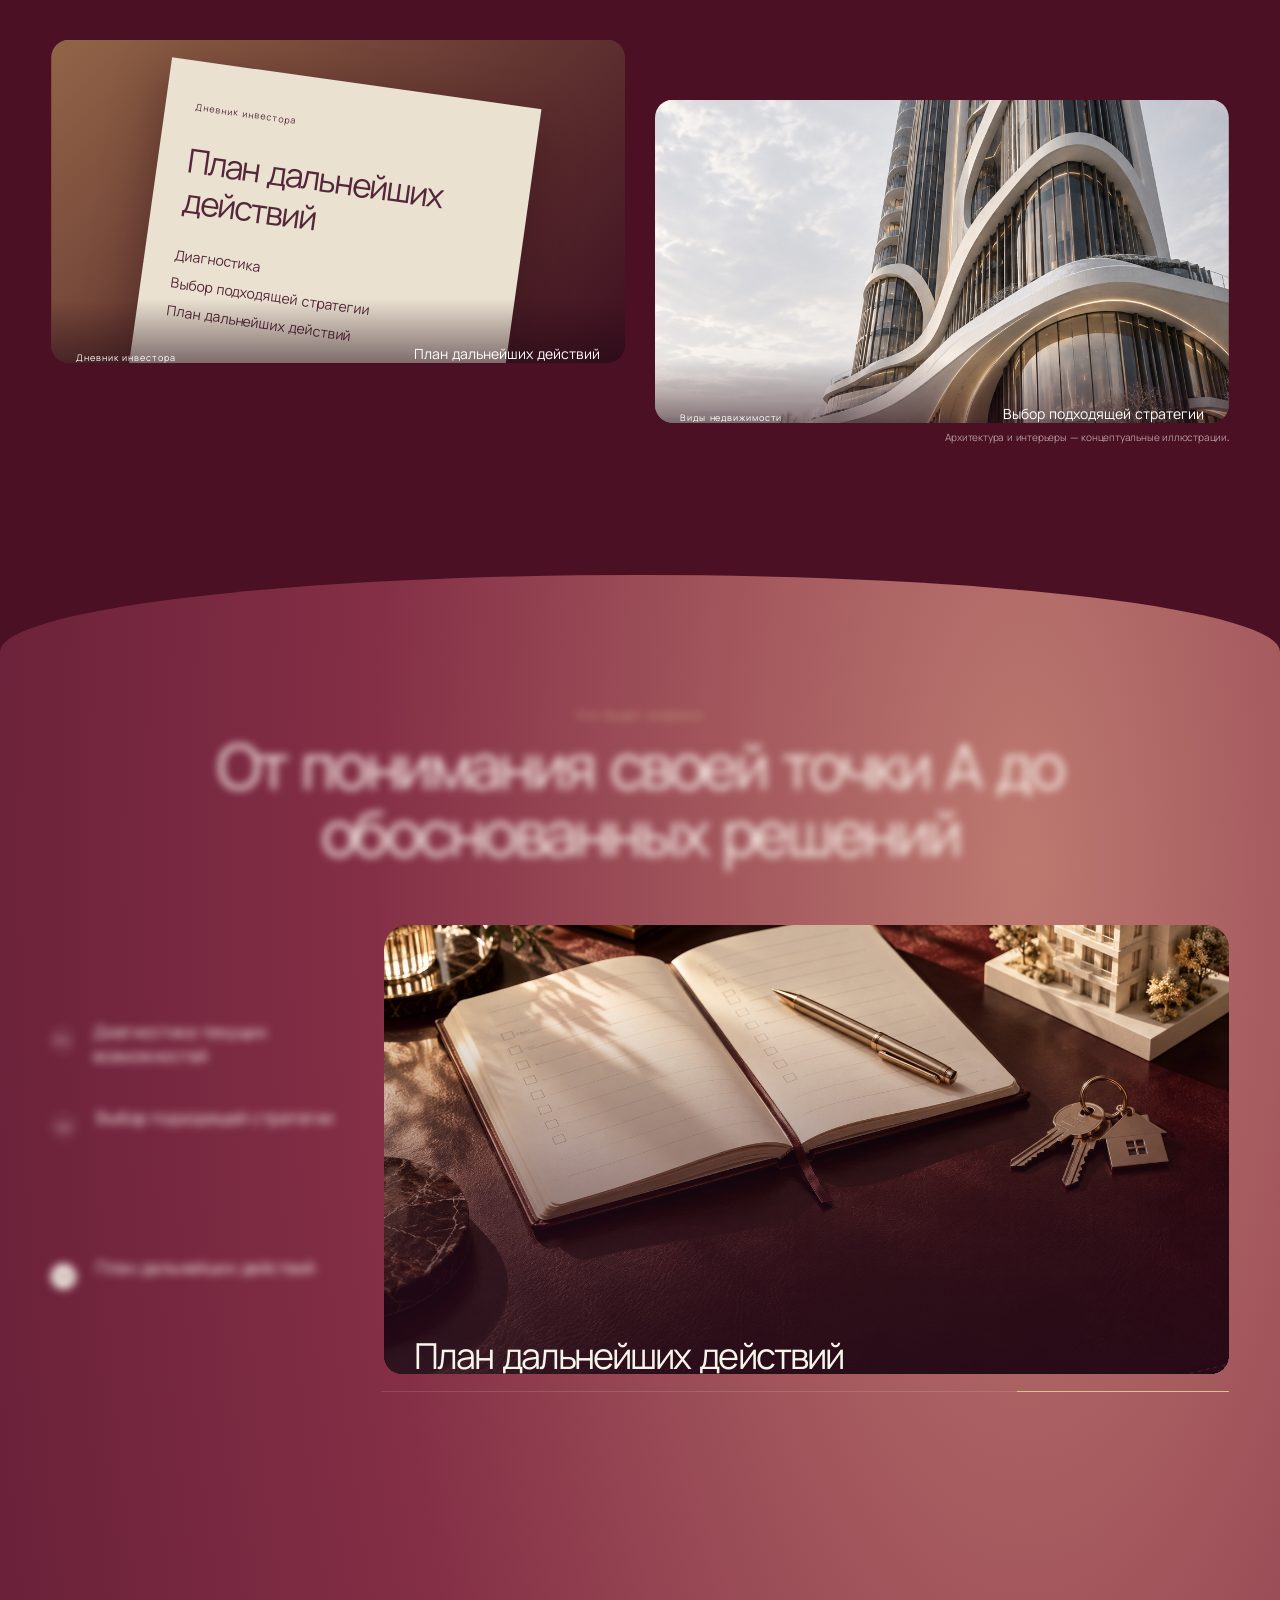
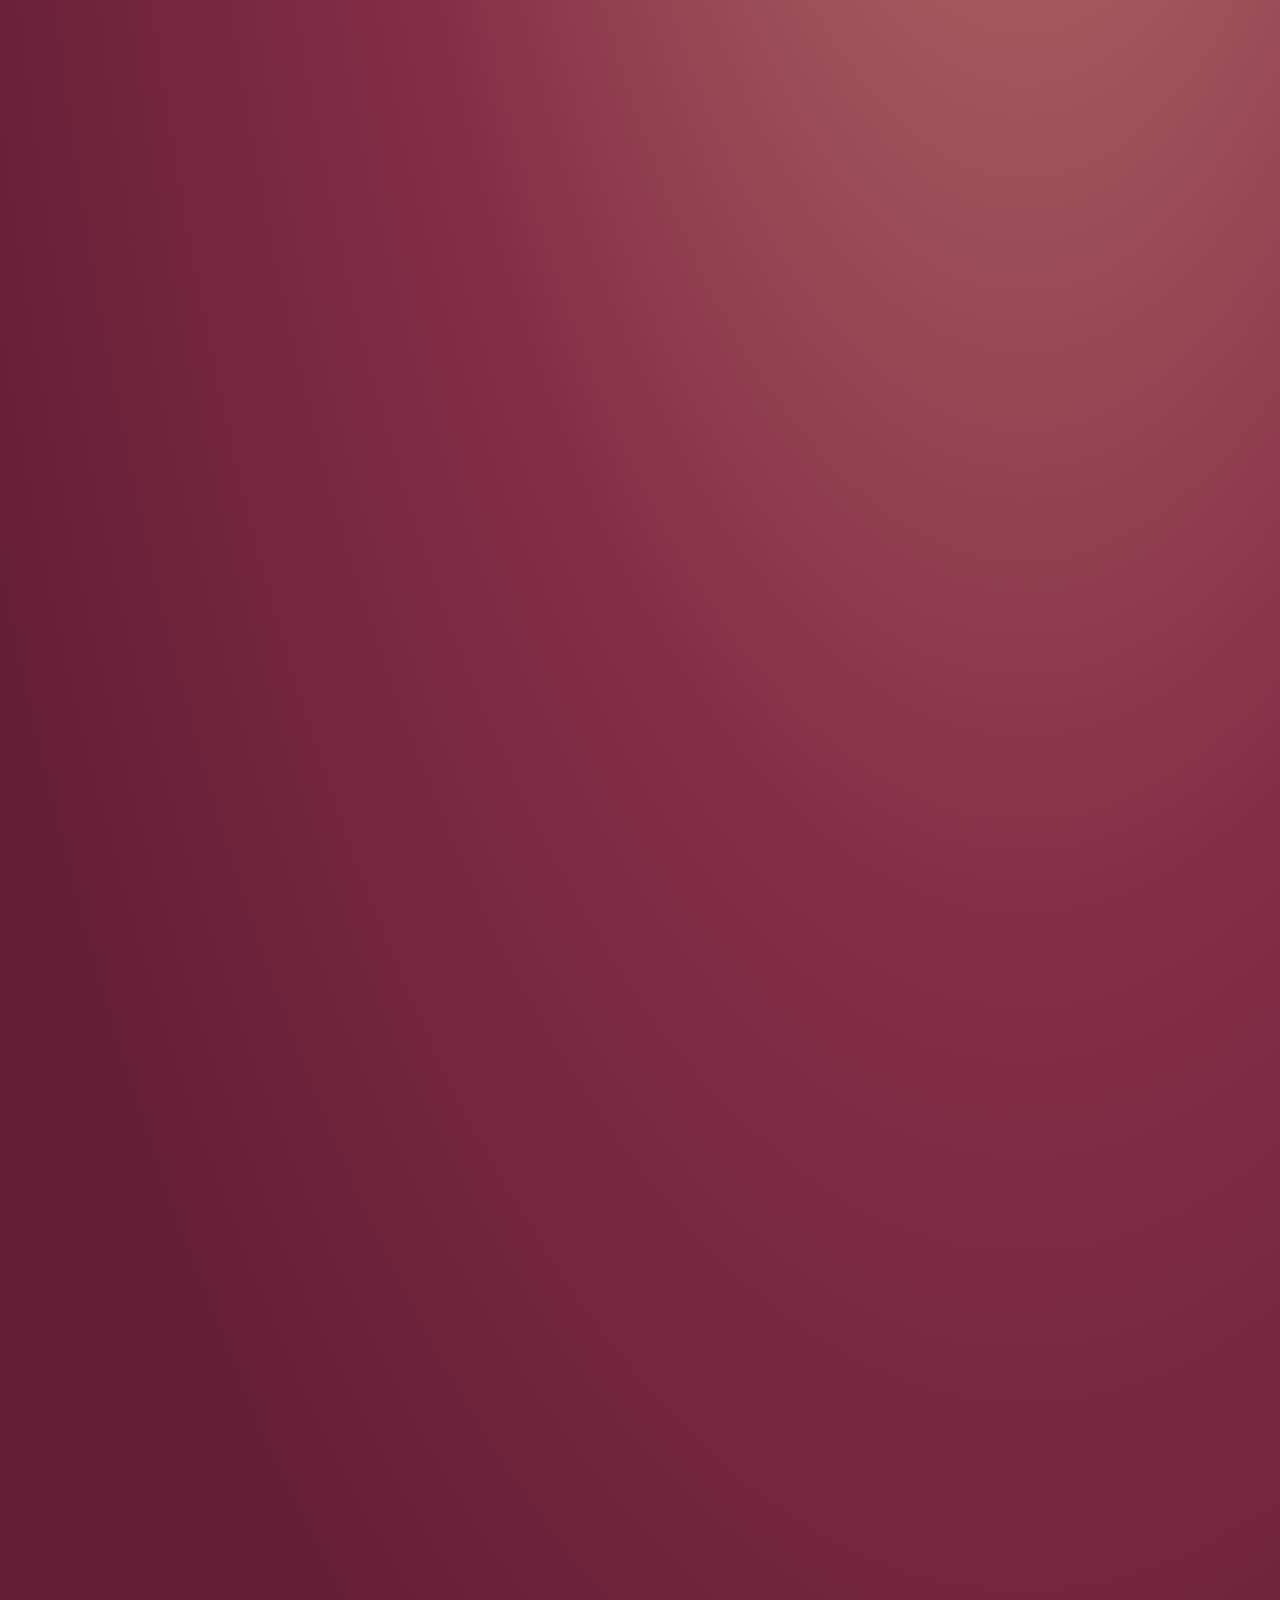
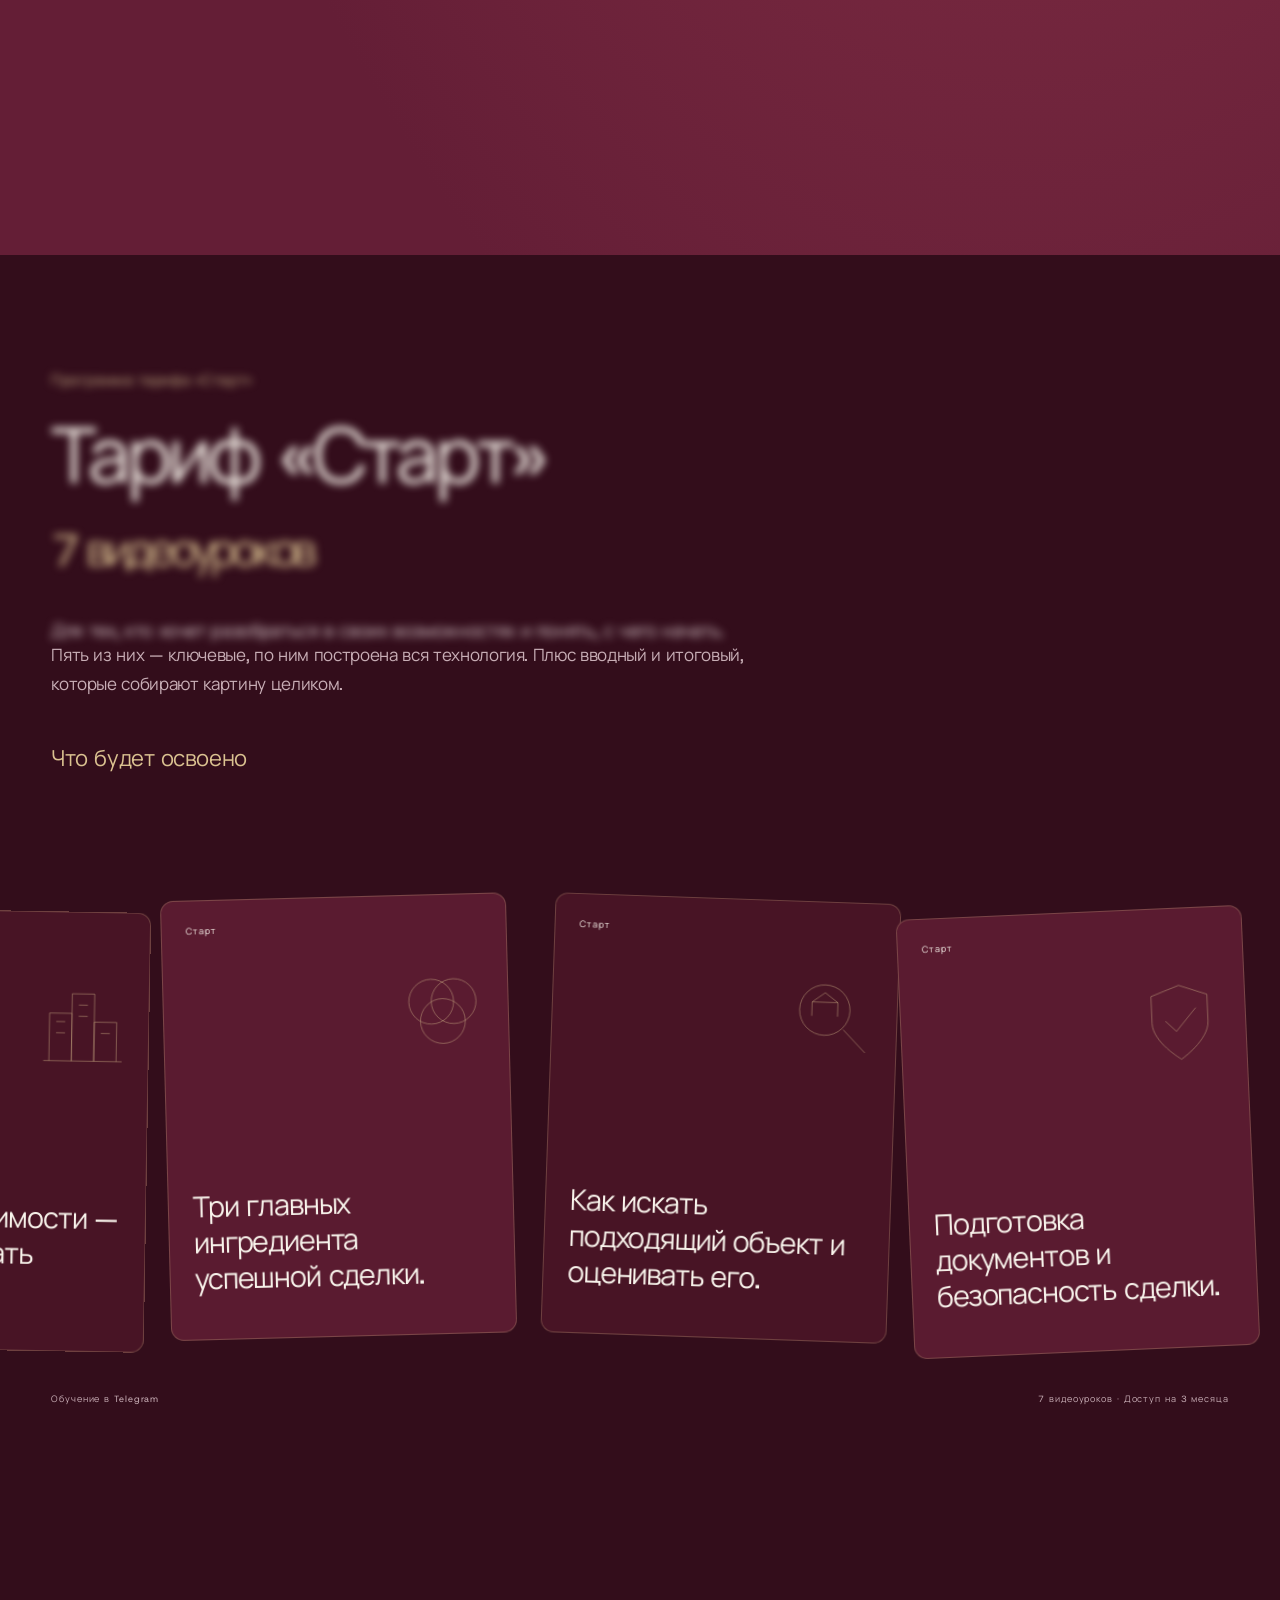
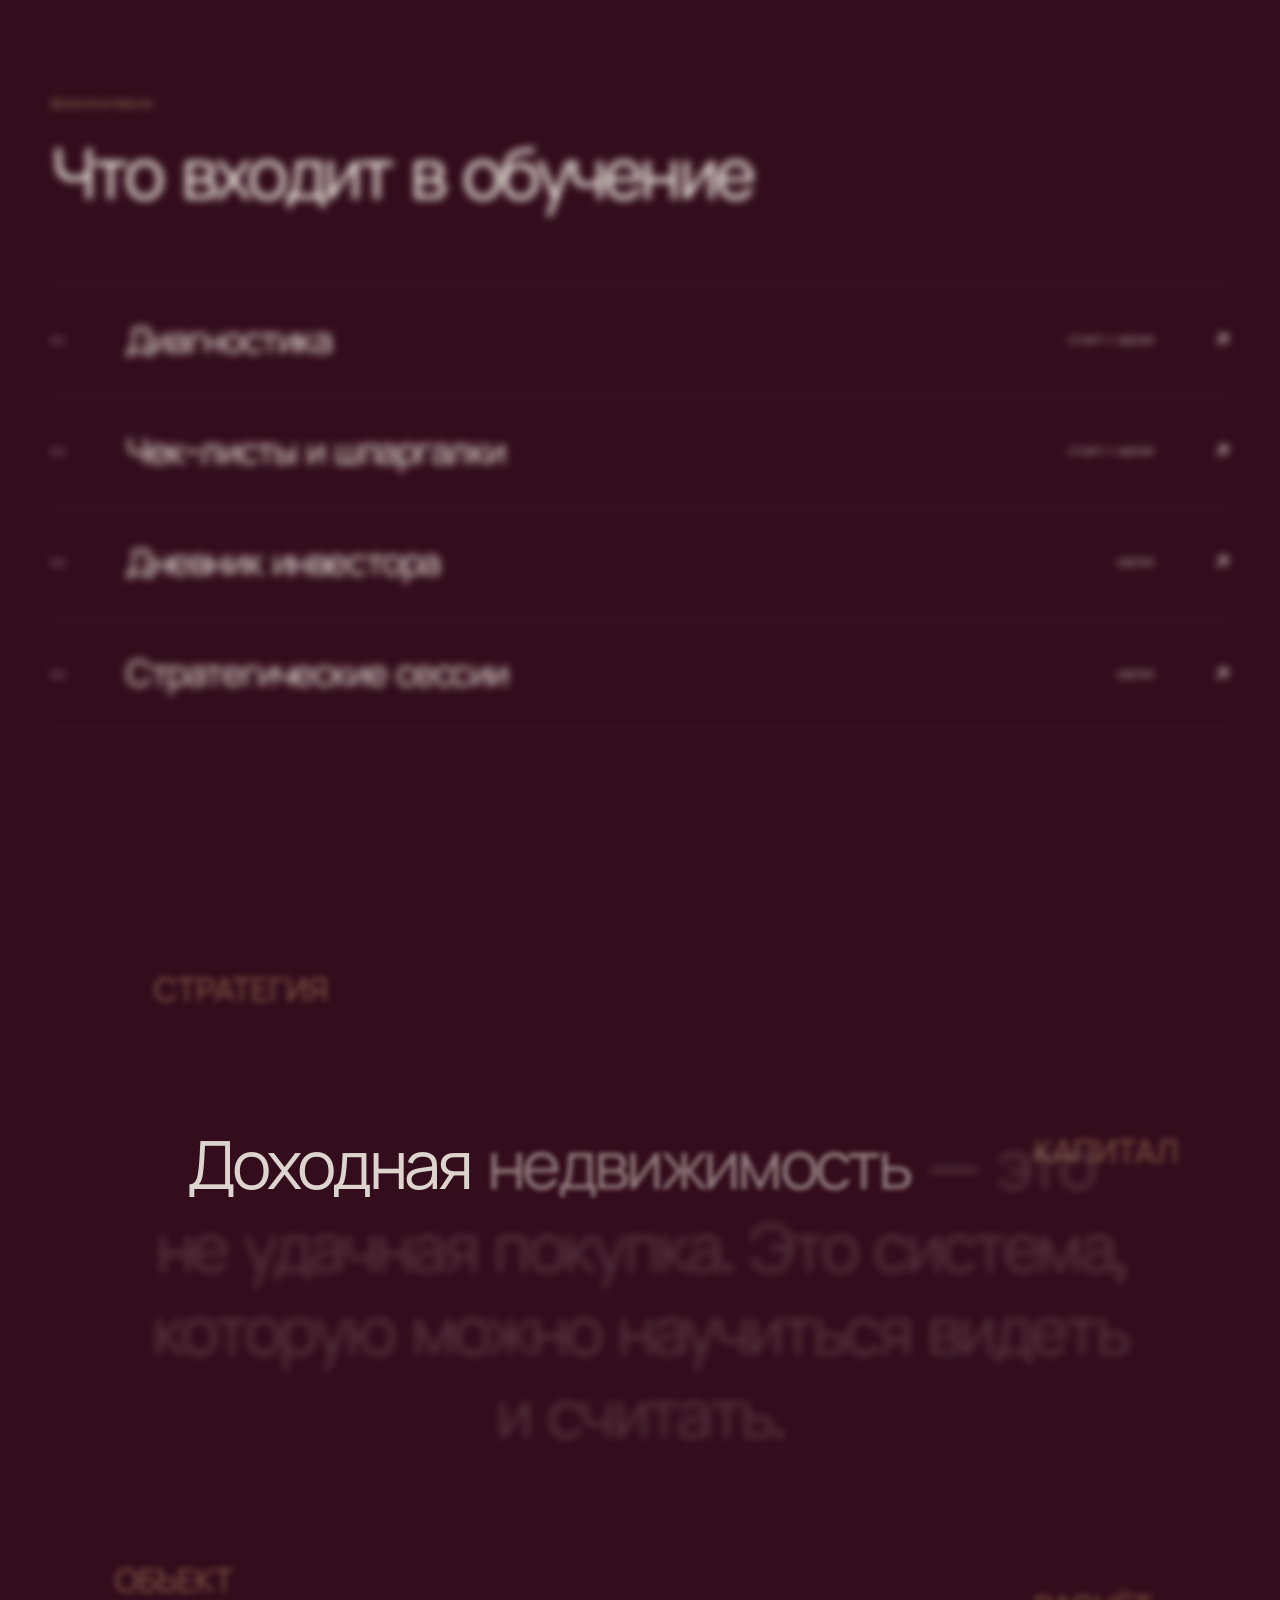
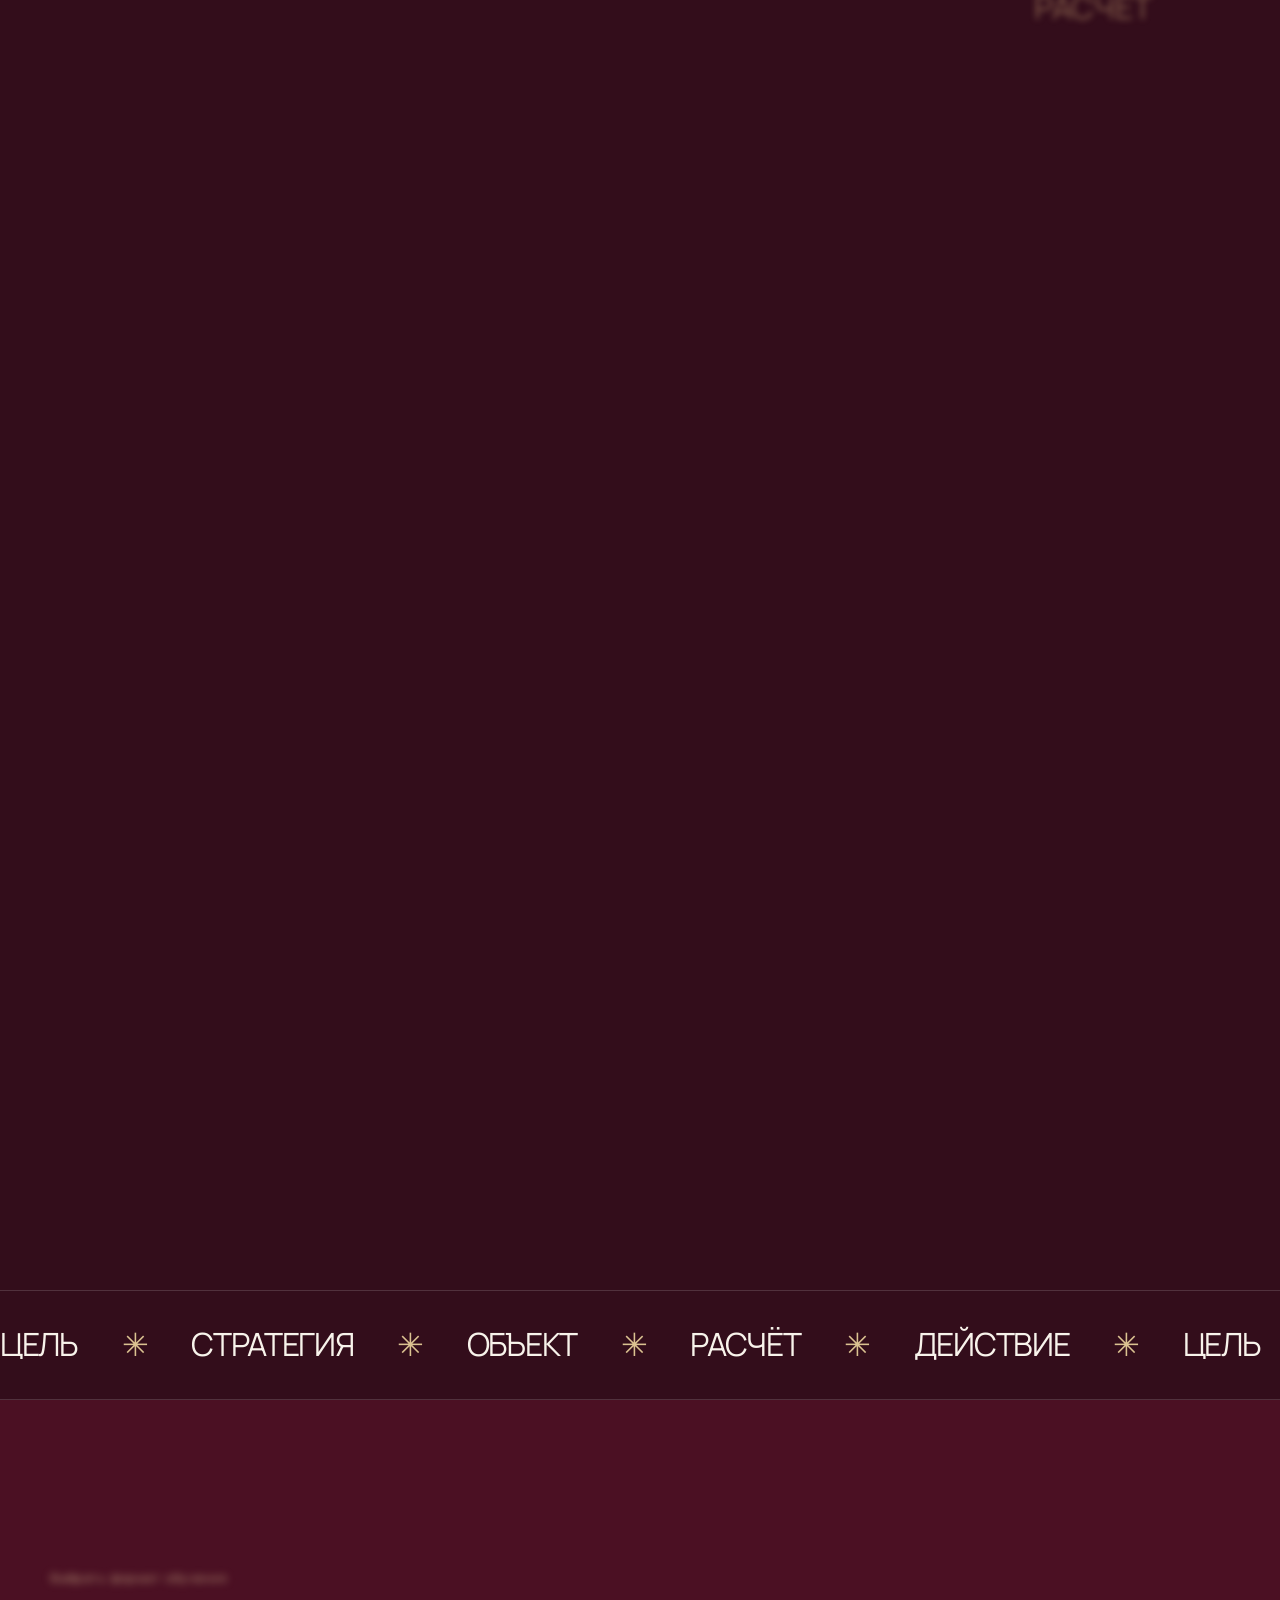
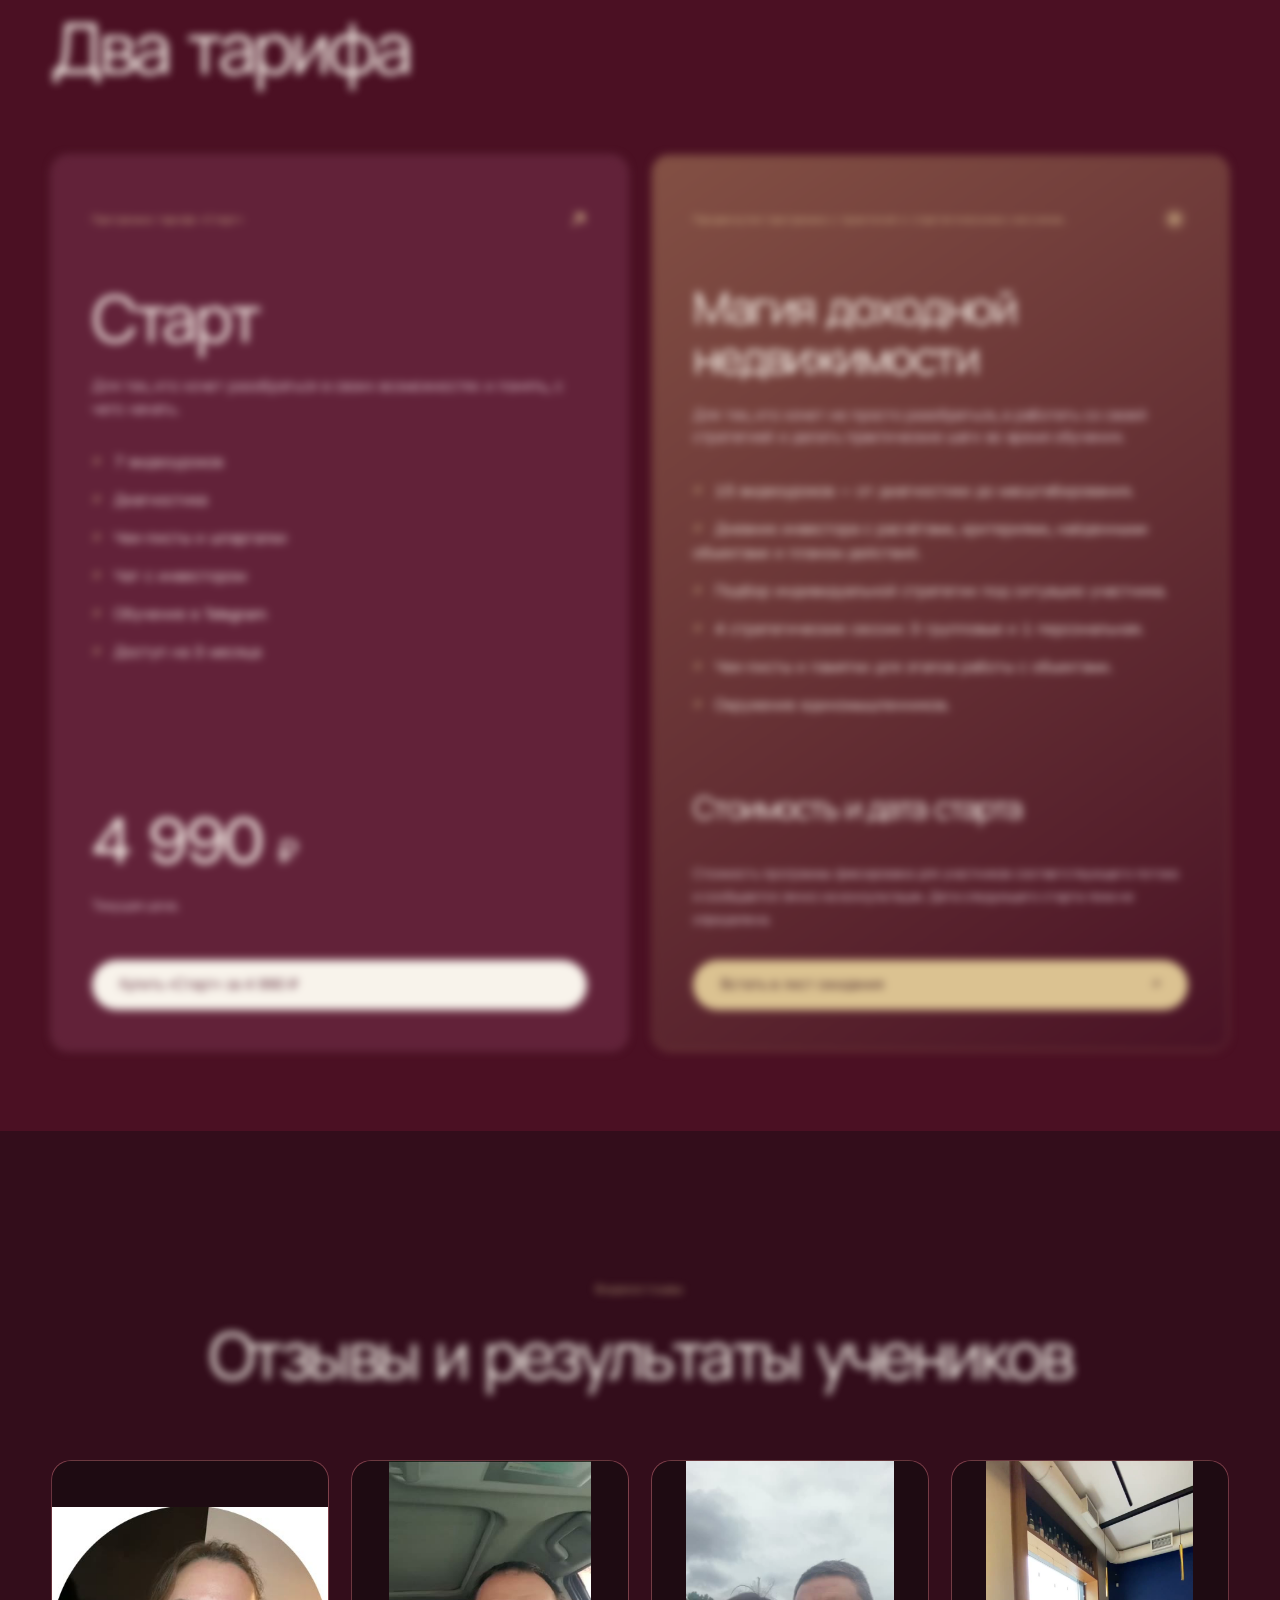
==== commit 3a6394cf: "Replace legacy demo forms with live checkout and application links" ====
--- a/variant-2/index.html
+++ b/variant-2/index.html
@@ -1,6 +1,6 @@
 <!DOCTYPE html>
 
-<html lang="ru"><head><meta charset="utf-8"/><meta content="width=device-width,initial-scale=1" name="viewport"/><meta content="#4b1023" name="theme-color"/><title>Светлана Изоткина — Доходная недвижимость</title><meta content="Доходная недвижимость — это не удачная покупка. Это система, которую можно научиться видеть и считать." name="description"/><link href="https://aleksei1999.github.io/svetlana-realty/variant-2/" rel="canonical"/><link href="data:image/svg+xml,%3Csvg xmlns='http://www.w3.org/2000/svg' viewBox='0 0 80 80'%3E%3Crect width='80' height='80' rx='40' fill='%234b1023'/%3E%3Cpath d='M23 56V30h17V18h17v38' stroke='%23dec391' stroke-width='4' fill='none'/%3E%3C/svg%3E" rel="icon"/><link as="font" crossorigin="" href="assets/manrope.ttf" rel="preload" type="font/ttf"/><link href="style.css?v=author-video-1" rel="stylesheet"/><script defer="" src="assets/vendor/hls-1.6.19.min.js"></script><script defer="" src="app.js?v=author-video-1"></script></head>
+<html lang="ru"><head><meta charset="utf-8"/><meta content="width=device-width,initial-scale=1" name="viewport"/><meta content="#4b1023" name="theme-color"/><title>Светлана Изоткина — Доходная недвижимость</title><meta content="Доходная недвижимость — это не удачная покупка. Это система, которую можно научиться видеть и считать." name="description"/><link href="https://aleksei1999.github.io/svetlana-realty/variant-2/" rel="canonical"/><link href="data:image/svg+xml,%3Csvg xmlns='http://www.w3.org/2000/svg' viewBox='0 0 80 80'%3E%3Crect width='80' height='80' rx='40' fill='%234b1023'/%3E%3Cpath d='M23 56V30h17V18h17v38' stroke='%23dec391' stroke-width='4' fill='none'/%3E%3C/svg%3E" rel="icon"/><link as="font" crossorigin="" href="assets/manrope.ttf" rel="preload" type="font/ttf"/><link href="style.css?v=author-video-1" rel="stylesheet"/><script defer="" src="assets/vendor/hls-1.6.19.min.js"></script><script defer="" src="app.js?v=live-forms-20261014"></script></head>
 <body><a class="skip" href="#approach">К содержанию</a>
 <header class="header"><a aria-label="Светлана Изоткина — на главную" class="brand" href="#top">СВЕТЛАНА<span>ИЗОТКИНА</span><i>↗</i></a><a class="pill light" href="#formats"><span class="dot"></span>Выбрать формат обучения <span>↗</span></a></header>
 <main id="top">
@@ -32,10 +32,10 @@
 </div><div class="cards-foot"><span>Обучение в Telegram</span><span>7 видеоуроков · Доступ на 3 месяца</span></div></div></section>
 <section class="materials section-pad" id="materials"><p class="eyebrow">Дополнительно</p><h2 class="reveal">Что входит в обучение</h2><div class="material-list"><button data-material="0"><span class="material-no">01</span><h3>Диагностика</h3><span>СТАРТ / МАГИЯ</span><b>↗</b></button><button data-material="1"><span class="material-no">02</span><h3>Чек-листы и шпаргалки</h3><span>СТАРТ / МАГИЯ</span><b>↗</b></button><button data-material="2"><span class="material-no">03</span><h3>Дневник инвестора</h3><span>МАГИЯ</span><b>↗</b></button><button data-material="3"><span class="material-no">04</span><h3>Стратегические сессии</h3><span>МАГИЯ</span><b>↗</b></button></div><div aria-hidden="true" class="hover-paper"><span>Дневник инвестора</span><strong>План дальнейших действий</strong></div></section>
 <section class="manifest-track"><div class="manifest-sticky"><div aria-hidden="true" class="floating-words"><span>СТРАТЕГИЯ</span><span>КАПИТАЛ</span><span>ОБЪЕКТ</span><span>РАСЧЁТ</span></div><h2 class="manifest-text">Доходная недвижимость — это не удачная покупка. Это система, которую можно научиться видеть и считать.</h2></div><div aria-hidden="true" class="marquee"><div>ЦЕЛЬ <i>✳</i> СТРАТЕГИЯ <i>✳</i> ОБЪЕКТ <i>✳</i> РАСЧЁТ <i>✳</i> ДЕЙСТВИЕ <i>✳</i> ЦЕЛЬ <i>✳</i> СТРАТЕГИЯ <i>✳</i> ОБЪЕКТ <i>✳</i> РАСЧЁТ <i>✳</i> ДЕЙСТВИЕ <i>✳</i></div></div></section>
-<section class="formats section-pad" id="formats"><p class="eyebrow">Выбрать формат обучения</p><h2 class="reveal">Два тарифа</h2><div class="price-grid"><article class="price-card"><div class="price-top"><span>Программа тарифа «Старт»</span><span>↗</span></div><h3 class="tariff-title">Старт</h3><p>Для тех, кто хочет разобраться в своих возможностях и понять, с чего начать.</p><ul><li>7 видеоуроков</li><li>Диагностика</li><li>Чек-листы и шпаргалки</li><li>Чат с инвестором</li><li>Обучение в Telegram</li><li>Доступ на 3 месяца</li></ul><div class="price-value">4 990 <small>₽</small></div><p class="price-note">Текущая цена.</p><button class="pill light" data-form="start">Купить «Старт» за 4 990 ₽</button></article><article class="price-card magic"><div class="price-top"><span>Продвинутая программа с практикой и стратегическими сессиями.</span><span>✳</span></div><h3>Магия доходной недвижимости</h3><p>Для тех, кто хочет не просто разобраться, а работать со своей стратегией и делать практические шаги во время обучения.</p><ul><li>15 видеоуроков — от диагностики до масштабирования.</li><li>Дневник инвестора с расчётами, критериями, найденными объектами и планом действий.</li><li>Подбор индивидуальной стратегии под ситуацию участника.</li><li>4 стратегические сессии: 3 групповые и 1 персональная.</li><li>Чек-листы и памятки для этапов работы с объектами.</li><li>Окружение единомышленников.</li></ul><div class="price-value consultation">Стоимость и дата старта</div><p class="price-note">Стоимость программы фиксирована для участников соответствующего потока и сообщается лично на консультации. Дата следующего старта пока не определена.</p><button class="pill gold" data-form="magic">Встать в лист ожидания <span>↗</span></button></article></div></section>
+<section class="formats section-pad" id="formats"><p class="eyebrow">Выбрать формат обучения</p><h2 class="reveal">Два тарифа</h2><div class="price-grid"><article class="price-card"><div class="price-top"><span>Программа тарифа «Старт»</span><span>↗</span></div><h3 class="tariff-title">Старт</h3><p>Для тех, кто хочет разобраться в своих возможностях и понять, с чего начать.</p><ul><li>7 видеоуроков</li><li>Диагностика</li><li>Чек-листы и шпаргалки</li><li>Чат с инвестором</li><li>Обучение в Telegram</li><li>Доступ на 3 месяца</li></ul><div class="price-value">4 990 <small>₽</small></div><p class="price-note">Текущая цена.</p><a class="pill light" href="https://www.xn--80ajklwp.site/checkout/">Купить «Старт» за 4 990 ₽</a></article><article class="price-card magic"><div class="price-top"><span>Продвинутая программа с практикой и стратегическими сессиями.</span><span>✳</span></div><h3>Магия доходной недвижимости</h3><p>Для тех, кто хочет не просто разобраться, а работать со своей стратегией и делать практические шаги во время обучения.</p><ul><li>15 видеоуроков — от диагностики до масштабирования.</li><li>Дневник инвестора с расчётами, критериями, найденными объектами и планом действий.</li><li>Подбор индивидуальной стратегии под ситуацию участника.</li><li>4 стратегические сессии: 3 групповые и 1 персональная.</li><li>Чек-листы и памятки для этапов работы с объектами.</li><li>Окружение единомышленников.</li></ul><div class="price-value consultation">Стоимость и дата старта</div><p class="price-note">Стоимость программы фиксирована для участников соответствующего потока и сообщается лично на консультации. Дата следующего старта пока не определена.</p><button class="pill gold" data-form="magic">Встать в лист ожидания <span>↗</span></button></article></div></section>
 <section class="reviews section-pad" id="reviews"><p class="eyebrow">Видеоотзывы</p><h2 class="reveal">Отзывы и результаты учеников</h2><div class="video-reviews"><article class="video-review" data-review-video=""><div class="review-media"><video aria-label="Видеоотзыв: Ирина" controls="" playsinline="" poster="assets/reviews/review-circle.jpg" preload="none"><source src="assets/reviews/review-circle.mp4" type="video/mp4"/>Ваш браузер не поддерживает видео. <a href="assets/reviews/review-circle.mp4">Открыть ролик</a></video><button aria-label="Смотреть отзыв: Ирина" class="review-play"><svg aria-hidden="true" viewbox="0 0 24 24"><path d="m9 5 11 7-11 7Z"></path></svg></button></div><div class="review-info"><h3>Ирина</h3><p>Видеоотзыв <span aria-hidden="true">·</span> <time datetime="PT1M">1:00</time></p><p class="video-status" hidden="" role="status"></p></div></article><article class="video-review" data-review-video=""><div class="review-media"><video aria-label="Видеоотзыв: Антон" controls="" playsinline="" poster="assets/reviews/review-car.jpg" preload="none"><source src="assets/reviews/review-car.mp4" type="video/mp4"/>Ваш браузер не поддерживает видео. <a href="assets/reviews/review-car.mp4">Открыть ролик</a></video><button aria-label="Смотреть отзыв: Антон" class="review-play"><svg aria-hidden="true" viewbox="0 0 24 24"><path d="m9 5 11 7-11 7Z"></path></svg></button></div><div class="review-info"><h3>Антон</h3><p>Видеоотзыв <span aria-hidden="true">·</span> <time datetime="PT1M19S">1:19</time></p><p class="video-status" hidden="" role="status"></p></div></article><article class="video-review" data-review-video=""><div class="review-media"><video aria-label="Видеоотзыв: Алексей и его жена" controls="" playsinline="" poster="assets/reviews/aleksey-family.jpg" preload="none"><source src="assets/reviews/aleksey-family.mp4" type="video/mp4"/>Ваш браузер не поддерживает видео. <a href="assets/reviews/aleksey-family.mp4">Открыть ролик</a></video><button aria-label="Смотреть отзыв: Алексей и его жена" class="review-play"><svg aria-hidden="true" viewbox="0 0 24 24"><path d="m9 5 11 7-11 7Z"></path></svg></button></div><div class="review-info"><h3>Алексей и его жена</h3><p>Видеоотзыв <span aria-hidden="true">·</span> <time datetime="PT16S">0:16</time></p><p class="video-status" hidden="" role="status"></p></div></article><article class="video-review" data-review-video=""><div class="review-media"><video aria-label="Видеоотзыв: Алёна и Константин" controls="" playsinline="" poster="assets/reviews/alyona-konstantin.jpg" preload="none"><source src="assets/reviews/alyona-konstantin.mp4" type="video/mp4"/>Ваш браузер не поддерживает видео. <a href="assets/reviews/alyona-konstantin.mp4">Открыть ролик</a></video><button aria-label="Смотреть отзыв: Алёна и Константин" class="review-play"><svg aria-hidden="true" viewbox="0 0 24 24"><path d="m9 5 11 7-11 7Z"></path></svg></button></div><div class="review-info"><h3>Алёна и Константин</h3><p>Видеоотзыв <span aria-hidden="true">·</span> <time datetime="PT2M32S">2:32</time></p><p class="video-status" hidden="" role="status"></p></div></article></div></section>
 <section class="faq section-pad" id="faq"><p class="eyebrow">О программе и формате</p><h2 class="reveal">Ответы на вопросы</h2><div id="shortFaq"></div></section>
-<footer id="footer"><img alt="" class="footer-bg" loading="lazy" src="assets/interior.jpg"/><div class="footer-shade"></div><div class="footer-content"><a class="brand" href="#top">СВЕТЛАНА<span>ИЗОТКИНА</span><i>↗</i></a><p class="eyebrow">Доходная недвижимость</p><h2 class="reveal">Выбери свой следующий шаг</h2><a class="pill light" href="#formats">Выбрать формат обучения <span>↗</span></a><div class="footer-links"><a href="#author">Об эксперте</a><a href="#program">Программа</a><a href="#faq">Вопросы и ответы</a><a href="#top">Наверх ↑</a></div><div class="footer-bottom"><span>© 2026 СВЕТЛАНА ИЗОТКИНА</span><span>ОБРАЗОВАТЕЛЬНЫЙ ПРОЕКТ</span><button class="text-button" data-info="legal">Информация перед оформлением ↗</button></div></div></footer>
+<footer id="footer"><img alt="" class="footer-bg" loading="lazy" src="assets/interior.jpg"/><div class="footer-shade"></div><div class="footer-content"><a class="brand" href="#top">СВЕТЛАНА<span>ИЗОТКИНА</span><i>↗</i></a><p class="eyebrow">Доходная недвижимость</p><h2 class="reveal">Выбери свой следующий шаг</h2><a class="pill light" href="#formats">Выбрать формат обучения <span>↗</span></a><div class="footer-links"><a href="#author">Об эксперте</a><a href="#program">Программа</a><a href="#faq">Вопросы и ответы</a><a href="#top">Наверх ↑</a></div><div class="footer-bottom"><span>© 2026 СВЕТЛАНА ИЗОТКИНА</span><span>ОБРАЗОВАТЕЛЬНЫЙ ПРОЕКТ</span><a class="text-button" href="https://www.xn--80ajklwp.site/legal/">Документы ↗</a></div></div></footer>
 </main><dialog id="infoDialog"><button aria-label="Закрыть окно" class="close">×</button><p class="eyebrow" id="infoLabel">ПРОГРАММА «СТАРТ»</p><h2 id="infoTitle"></h2><p id="infoText"></p><button class="pill gold" id="infoAction">Посмотреть форматы обучения ↗</button></dialog>
-<dialog id="formDialog"><button aria-label="Закрыть анкету" class="close">×</button><p class="eyebrow" id="formLabel">Программа тарифа «Старт»</p><h2 id="formTitle">Старт</h2><p class="form-notice">Предпросмотр анкеты. Приём заявок и оплата пока не открыты. Введённые данные никуда не отправляются.</p><form id="leadForm"><label>Имя<input autocomplete="name" name="name" placeholder="Как к вам обращаться" required=""/></label><label>Телефон<input autocomplete="tel" name="phone" pattern="[+0-9() \-]{7,25}" placeholder="+7 …" required="" type="tel"/></label><label>Telegram<input name="telegram" pattern="@?[A-Za-z0-9_]{5,32}" placeholder="@username" required=""/></label><div id="extraFields"></div><button class="pill gold" type="submit">Проверить заполнение <span>↗</span></button><p id="formResult" role="status"></p></form></dialog>
+<dialog id="formDialog"><button aria-label="Закрыть анкету" class="close">×</button><p class="eyebrow" id="formLabel">Программа тарифа «Старт»</p><h2 id="formTitle">Старт</h2><p class="form-notice">Проверяем доступность отправки заявки…</p><form id="leadForm"><label>Имя<input autocomplete="name" name="name" placeholder="Как к вам обращаться" required=""/></label><label>Телефон<input autocomplete="tel" name="phone" pattern="[+0-9() \-]{7,25}" placeholder="+7 …" required="" type="tel"/></label><label>Telegram<input name="telegram" pattern="@?[A-Za-z0-9_]{5,32}" placeholder="@username" required=""/></label><div id="extraFields"></div><button class="pill gold" type="submit" disabled>Отправить заявку <span>↗</span></button><p id="formResult" role="status"></p></form></dialog>
 </body></html>
